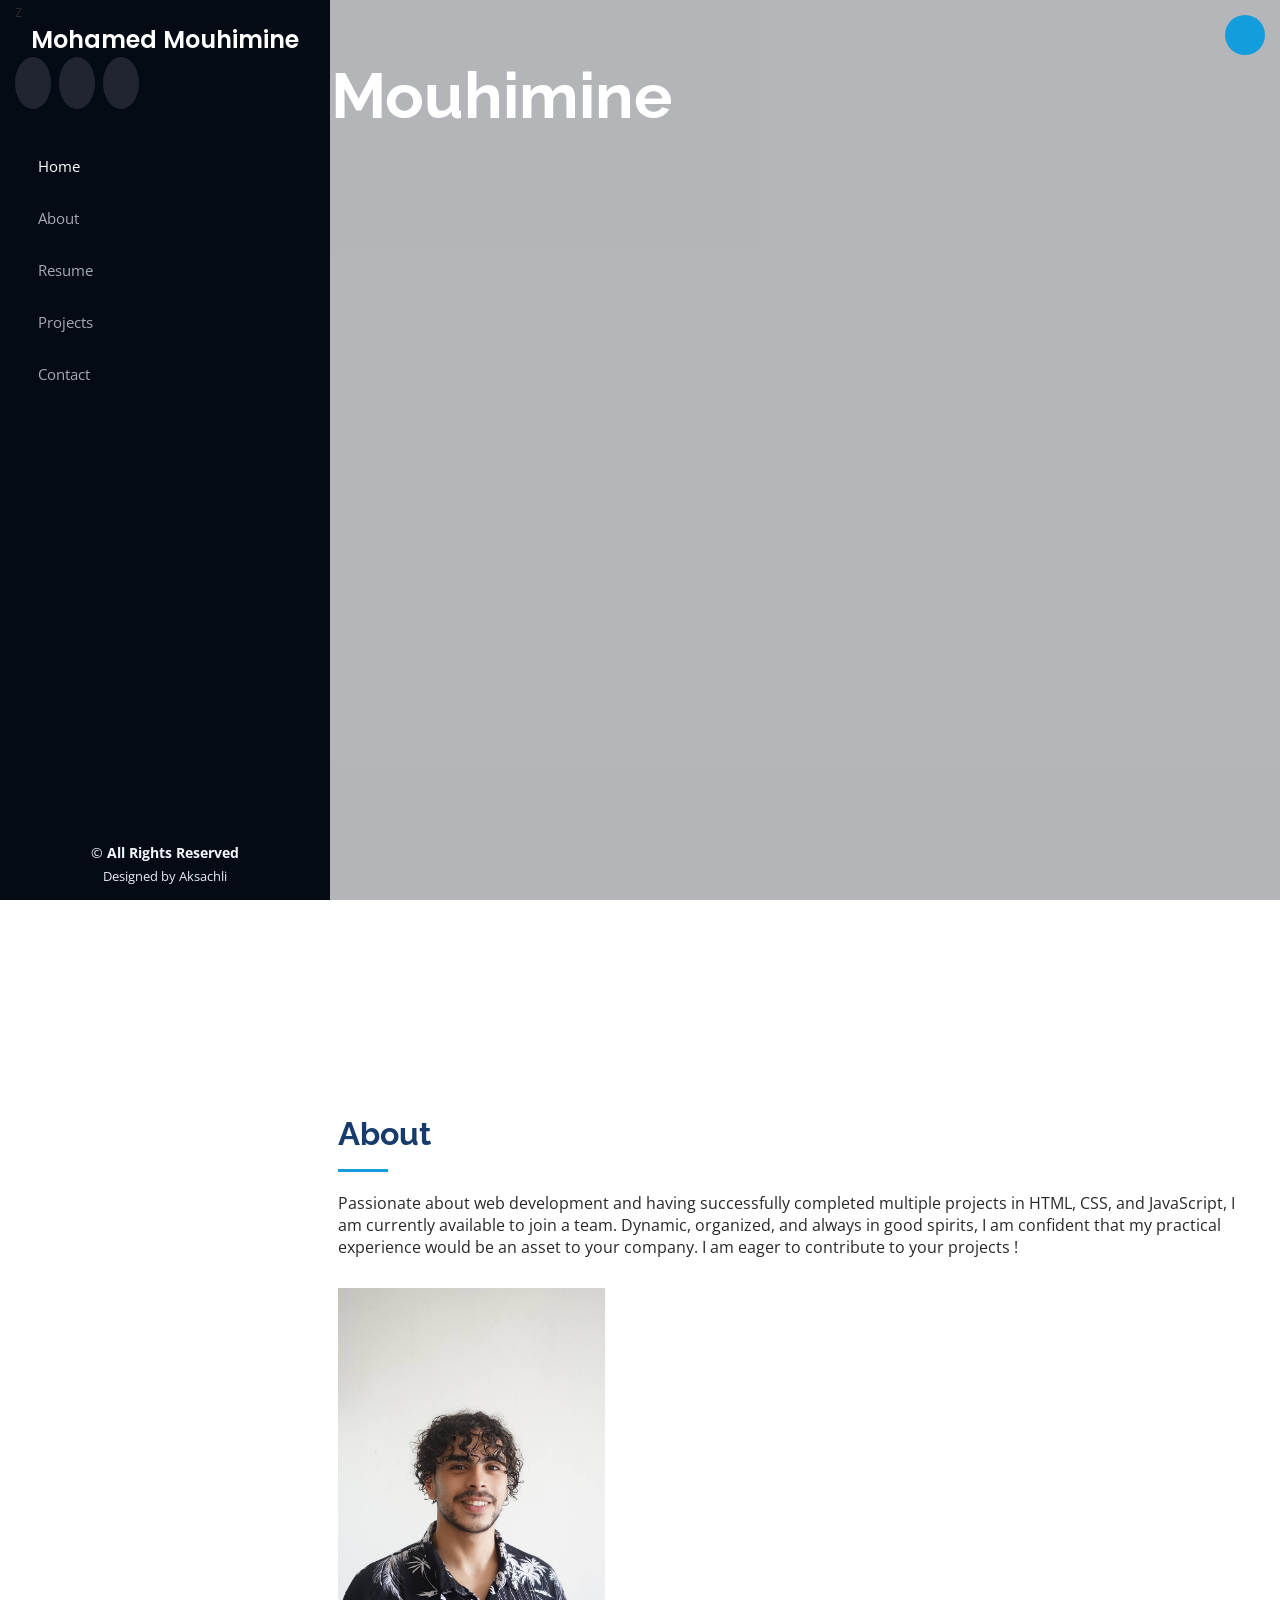
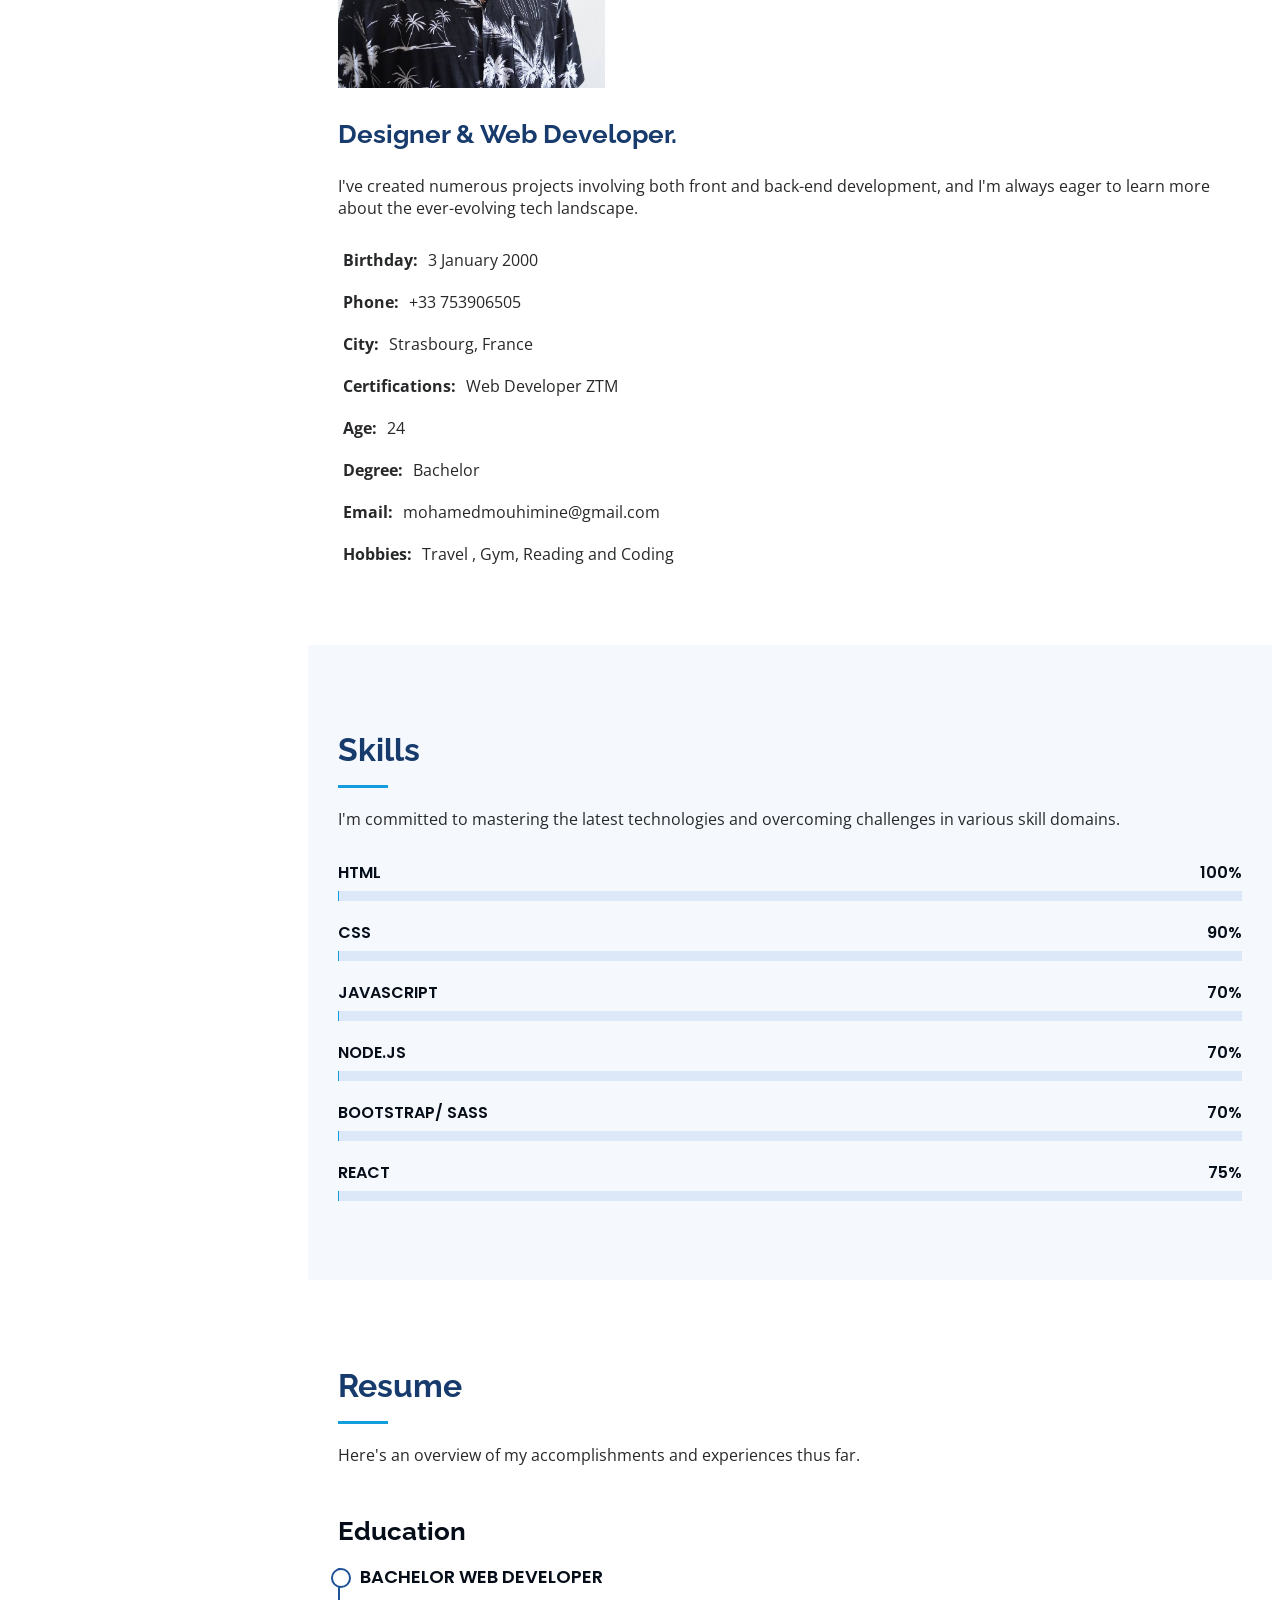
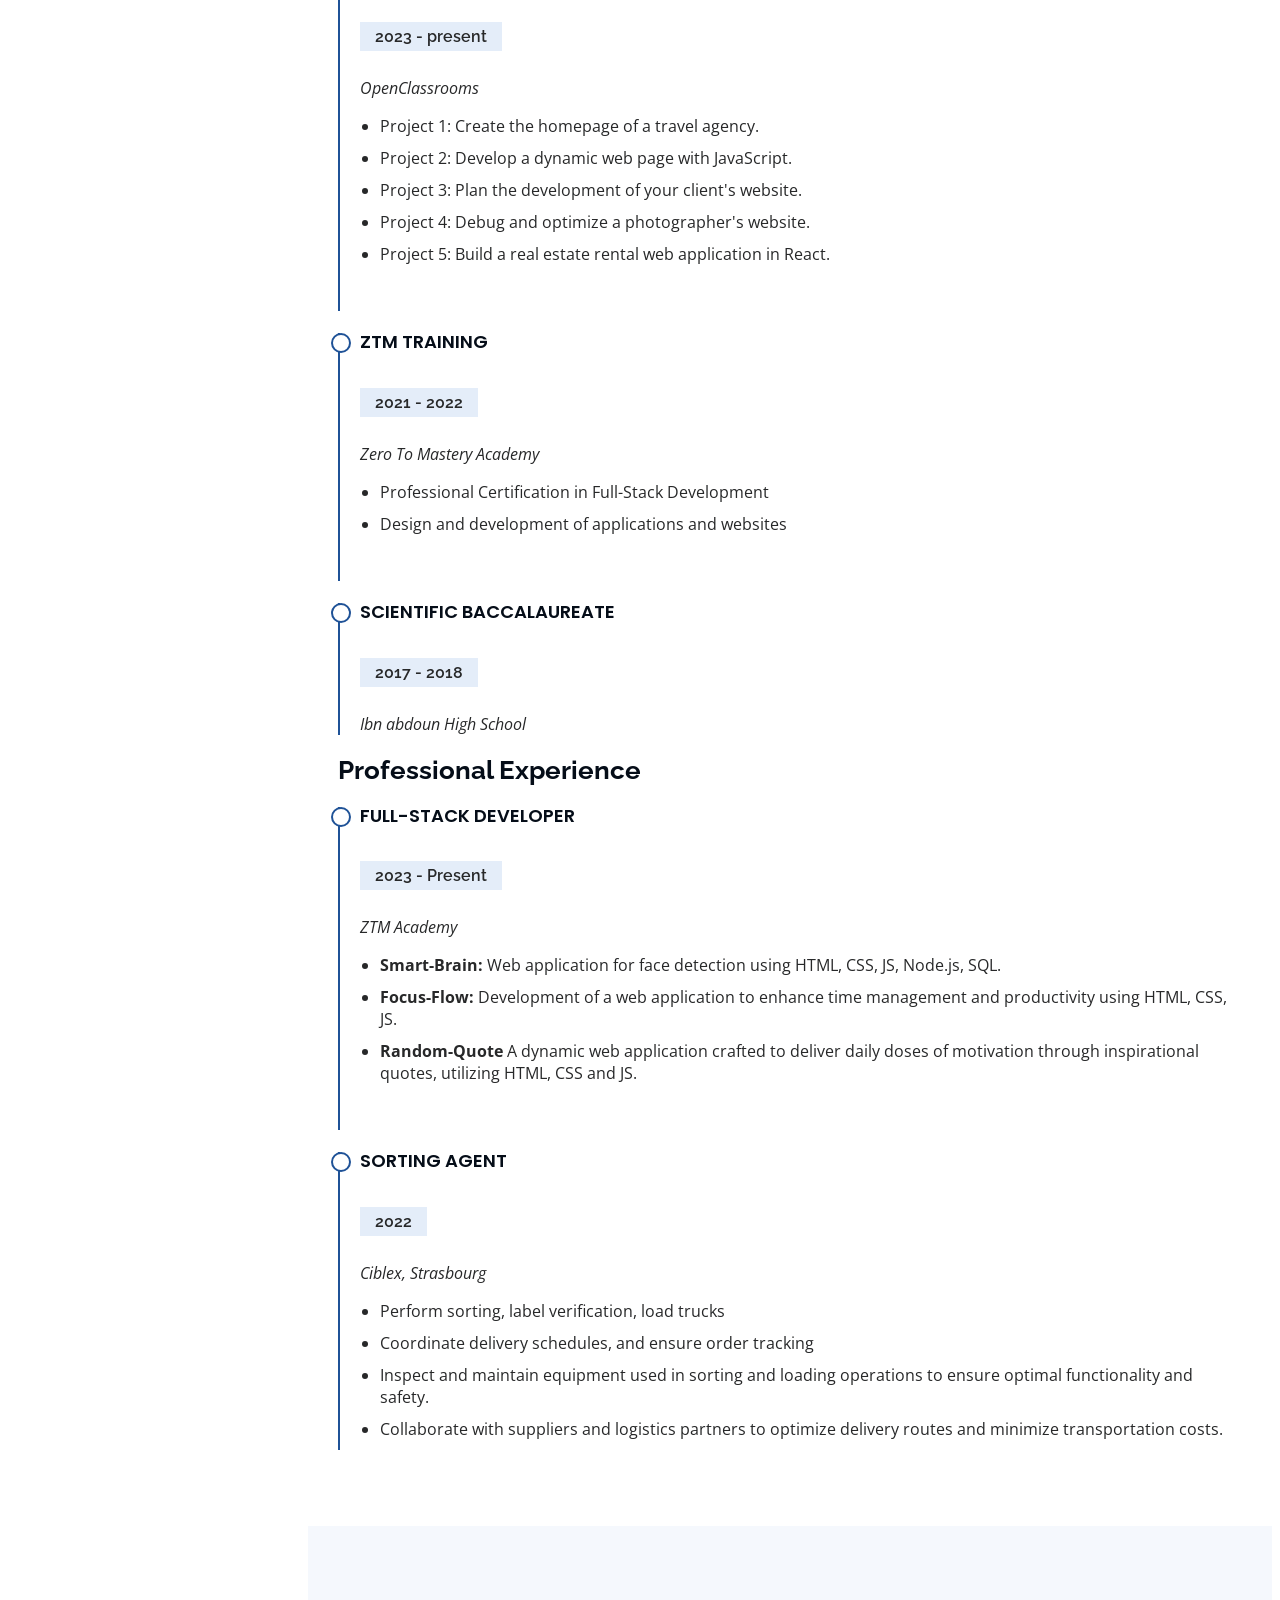
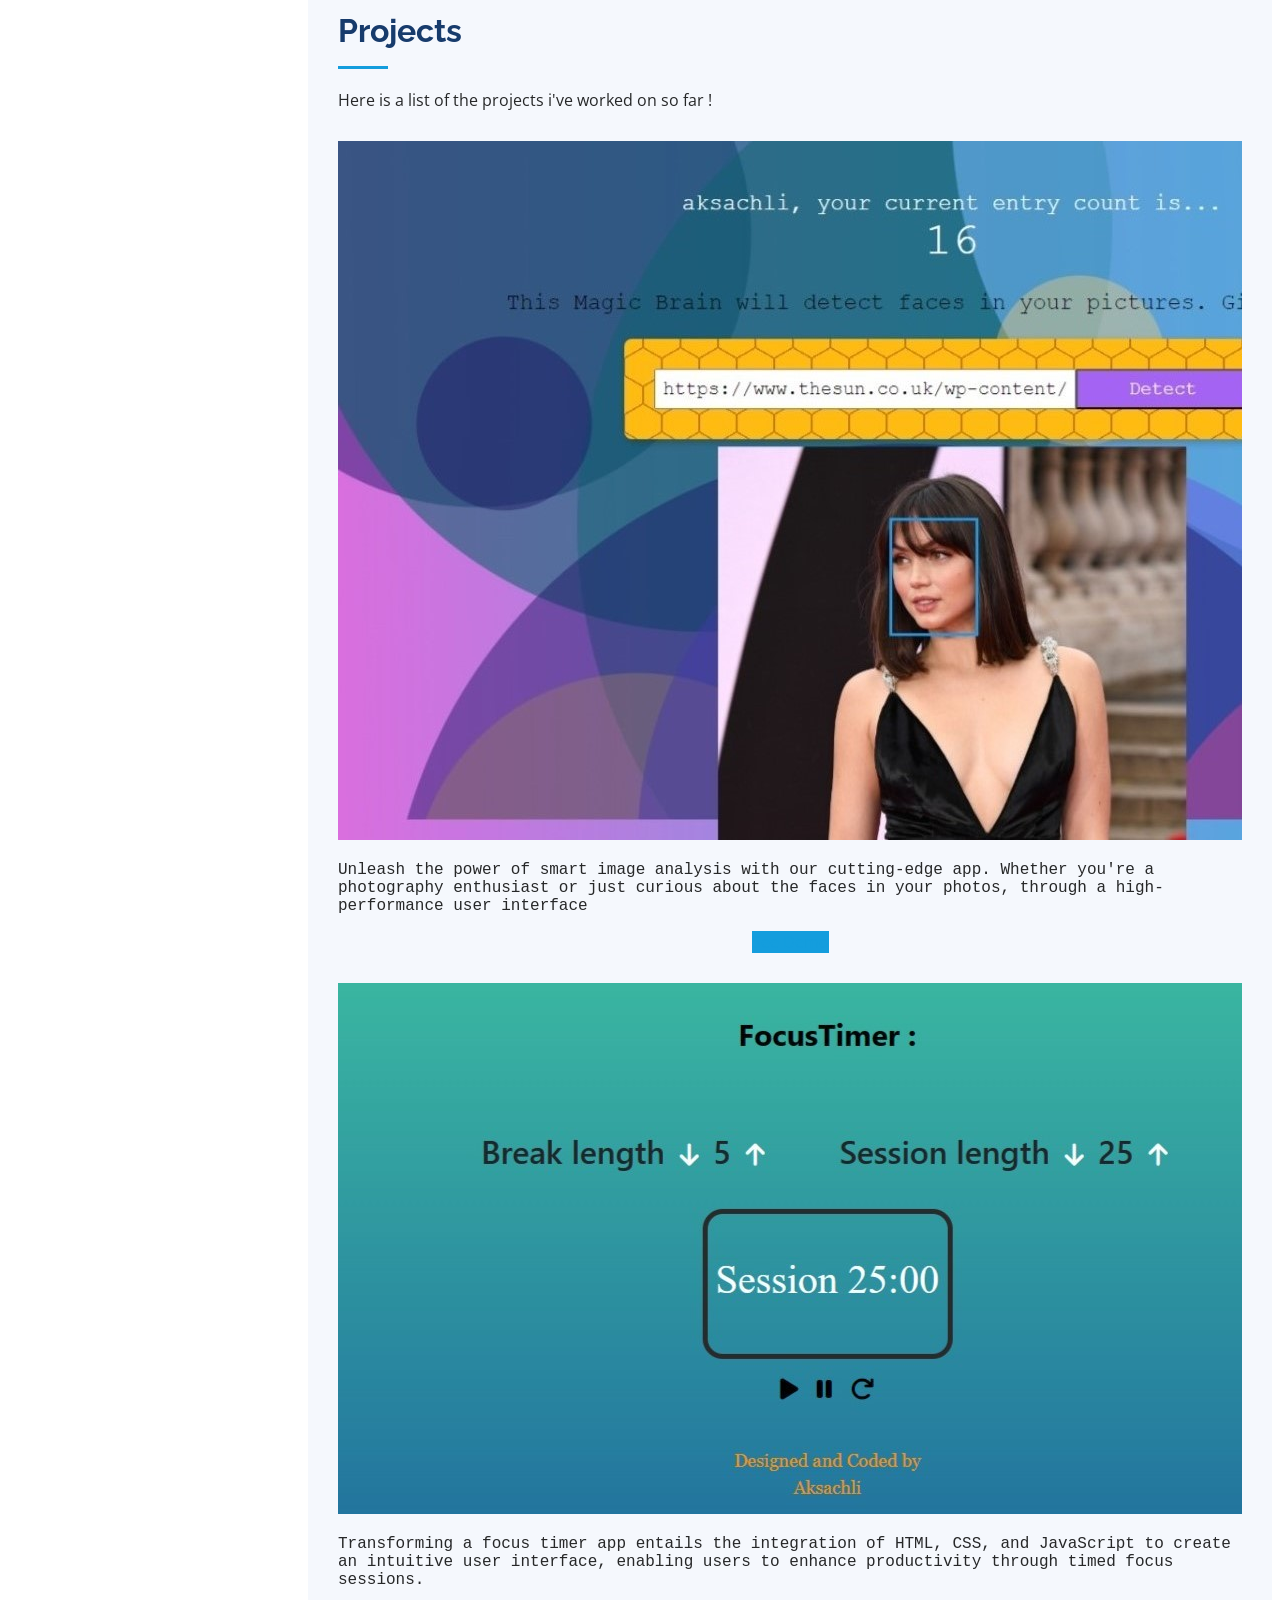
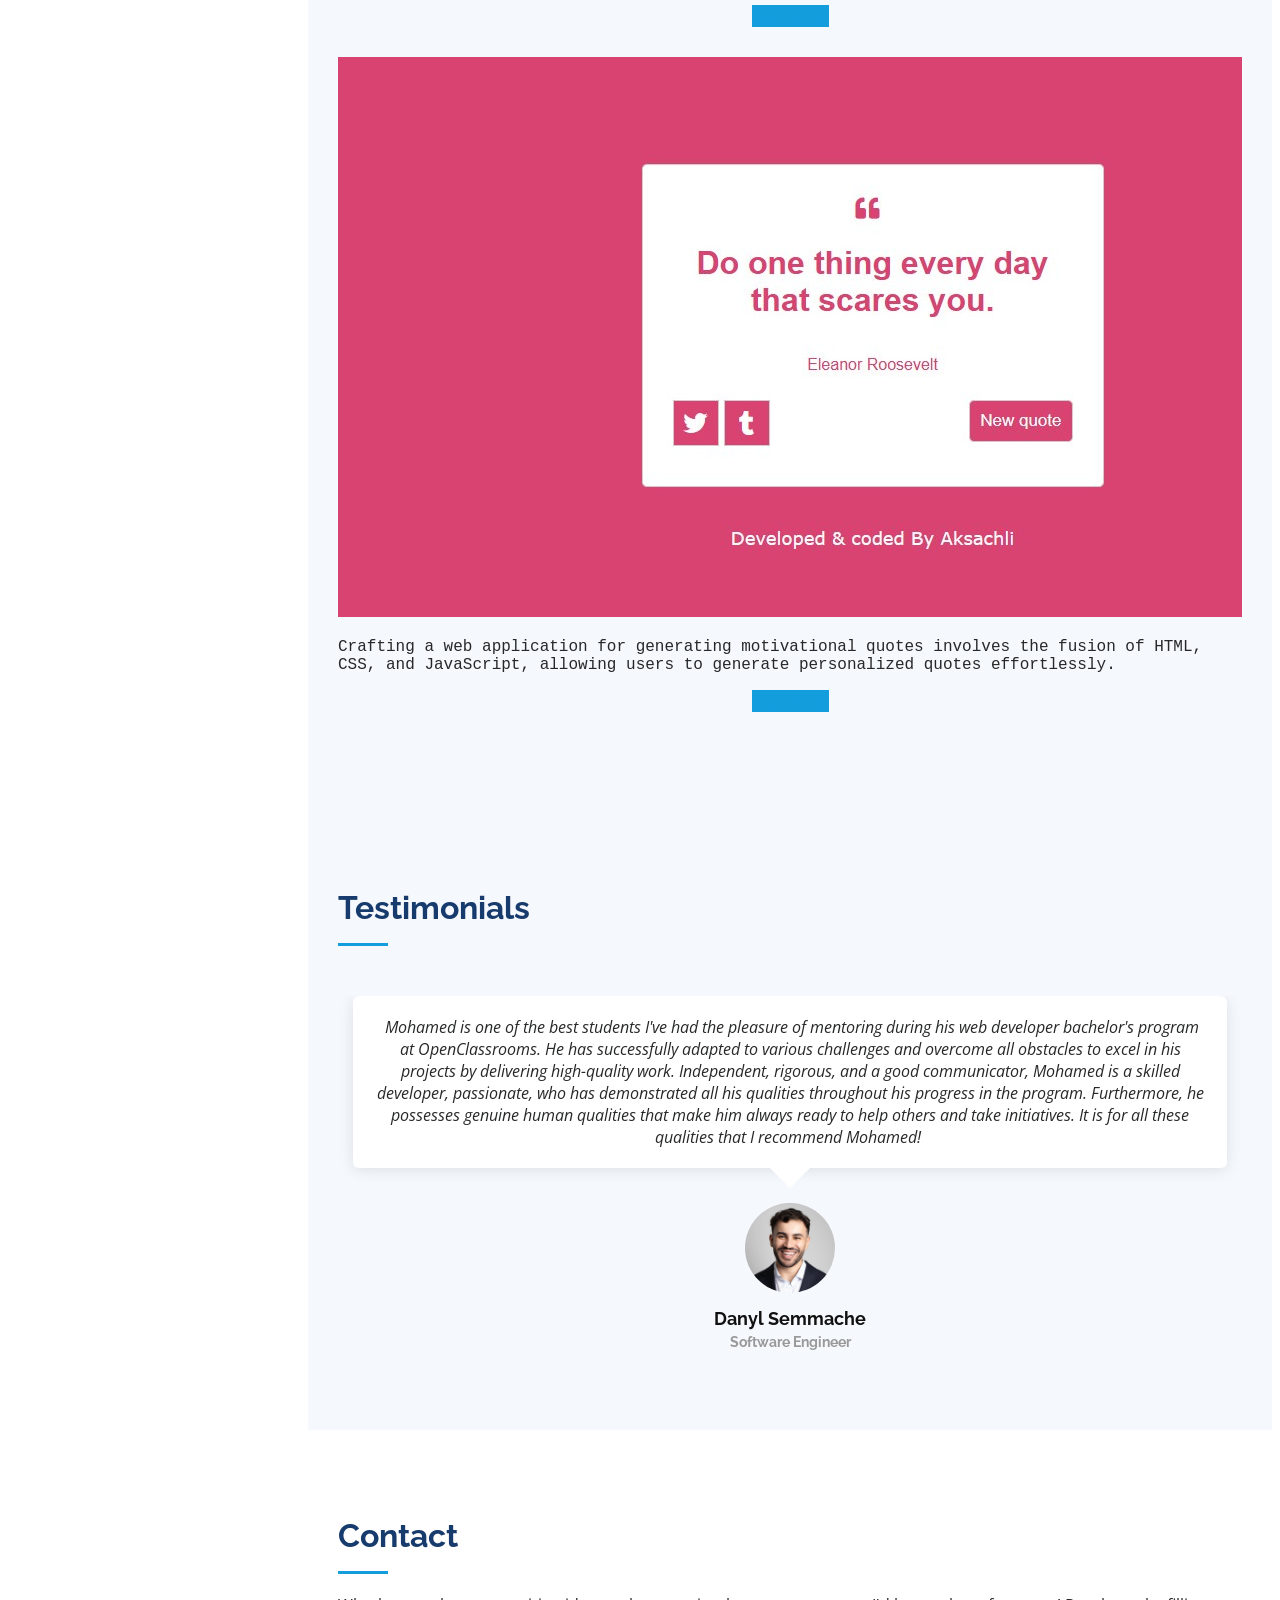
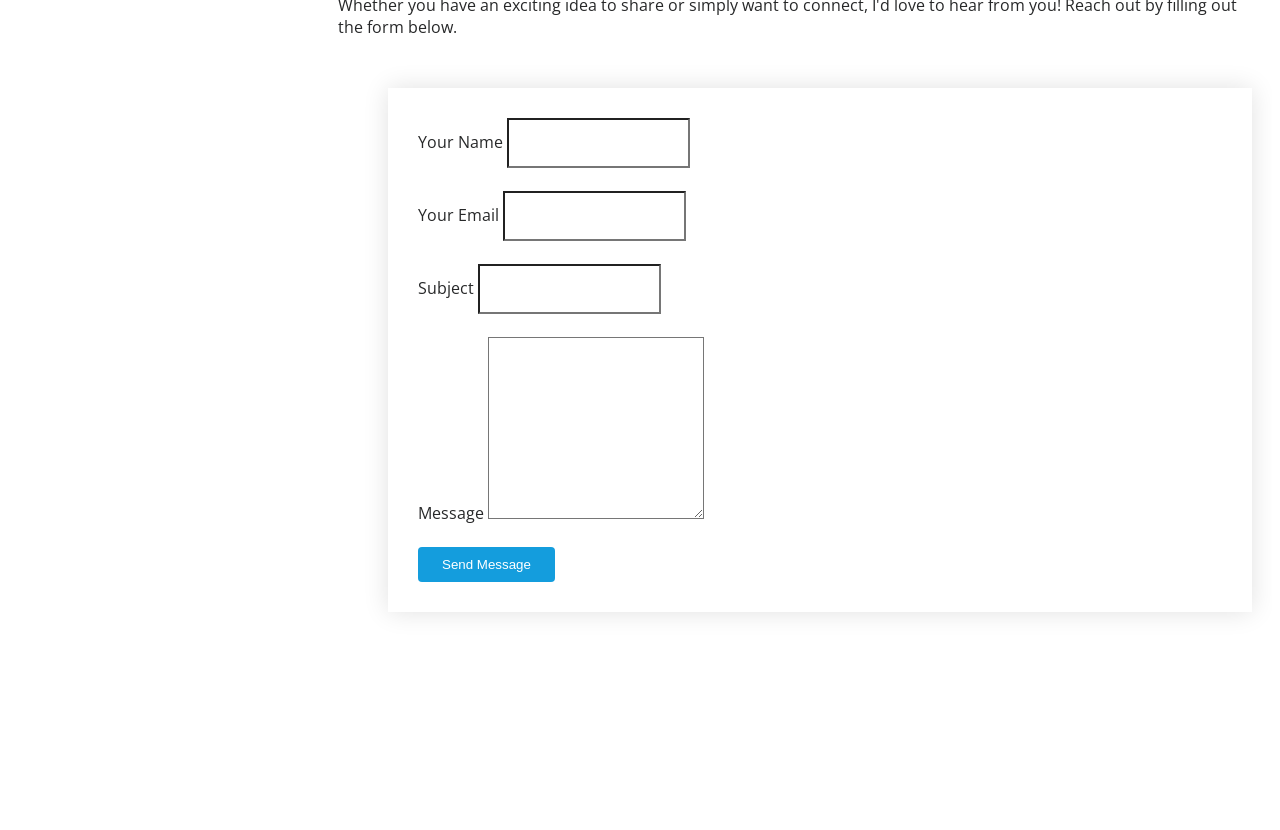
==== index.html @ 8ef88d1d "yes" ====
<!DOCTYPE html>
<html lang="en">

<head>
  <meta charset="utf-8">
  <meta content="width=device-width, initial-scale=1.0" name="viewport">

  <title>Mohamed Mouhimine</title>
  <meta content="" name="description">
  <meta content="" name="keywords">

  <!-- Favicons -->
  <link href="assets/img/LOGO.png" rel="icon">
  <!-- Google Fonts -->
  <link href="https://fonts.googleapis.com/css?family=Open+Sans:300,300i,400,400i,600,600i,700,700i|Raleway:300,300i,400,400i,500,500i,600,600i,700,700i|Poppins:300,300i,400,400i,500,500i,600,600i,700,700i" rel="stylesheet">

  <!-- Vendor CSS Files -->
  <link href="assets/vendor/aos/aos.css" rel="stylesheet">
  <link href="assets/vendor/bootstrap/css/bootstrap.min.css" rel="stylesheet">
  <link href="assets/vendor/bootstrap-icons/bootstrap-icons.css" rel="stylesheet">
  <link href="assets/vendor/boxicons/css/boxicons.min.css" rel="stylesheet">
  <link href="assets/vendor/glightbox/css/glightbox.min.css" rel="stylesheet">
  <link href="assets/vendor/swiper/swiper-bundle.min.css" rel="stylesheet">

  <!-- Template Main CSS File -->
  <link href="assets/css/style.css" rel="stylesheet">

  <!-- =======================================================
  * Template Name: iPortfolio
  * Updated: Mar 10 2024 with Bootstrap v5.3.3
  * Template URL: https://bootstrapmade.com/iportfolio-bootstrap-portfolio-websites-template/
  * Author: BootstrapMade.com
  * License: https://bootstrapmade.com/license/
  ======================================================== -->
</head>

<body>

  <!-- ======= Mobile nav toggle button ======= -->
  <i class="bi bi-list mobile-nav-toggle d-xl-none"></i>

  <!-- ======= Header ======= -->
  <header id="header">
    <div class="d-flex flex-column">

      <div class="profile">
z        <h1 class="text-light"><a href="index.html">Mohamed Mouhimine</a></h1>
        <div class="social-links mt-3 text-center">
          <a href="https://www.linkedin.com/in/mohamed-mouhimine/" class="linkedin"><i class="bx bxl-linkedin"></i></a>
          <a href="https://github.com/Aksachlisimo" class="github"><i class="bx bxl-github"></i></a>
          <a href="mailto:mohamedmouhimine@gmail.com" class="gmail"><i class="bx bxl-gmail"></i></a>



        </div>
      </div>

      <nav id="navbar" class="nav-menu navbar">
        <ul>
          <li><a href="#hero" class="nav-link scrollto active"><i class="bx bx-home"></i> <span>Home</span></a></li>
          <li><a href="#about" class="nav-link scrollto"><i class="bx bx-user"></i> <span>About</span></a></li>
          <li><a href="#resume" class="nav-link scrollto"><i class="bx bx-file-blank"></i> <span>Resume</span></a></li>
          <li><a href="#portfolio" class="nav-link scrollto"><i class="bx bx-book-content"></i> <span>Projects</span></a></li>
          <li><a href="#contact" class="nav-link scrollto"><i class="bx bx-envelope"></i> <span>Contact</span></a></li>
        </ul>
      </nav><!-- .nav-menu -->
    </div>
  </header><!-- End Header -->

  <!-- ======= Hero Section ======= -->
  <section id="hero" class="d-flex flex-column justify-content-center align-items-center">
    <div class="hero-container" data-aos="fade-in">
      <h1>Mohamed Mouhimine</h1>
      <p>I'm a <span class="typed" data-typed-items="Developer, Designer "></span></p>
    </div>
  </section><!-- End Hero -->

  <main id="main">

    <!-- ======= About Section ======= -->
    <section id="about" class="about">
      <div class="container">

        <div class="section-title">
          <h2>About</h2>
          <p>   
            Passionate about web development and having successfully completed multiple projects in HTML, CSS, and JavaScript, I am currently available to join a team.

Dynamic, organized, and always in good spirits, I am confident that my practical experience would be an asset to your company. I am eager to contribute to your projects !</p>
        </div>

        <div class="row">
          <div class="col-lg-4" data-aos="fade-right">
            <img src="assets/img/profile.jpg" style="width: auto; height: 400px;;" class="img-fluid" alt="">
          </div>
          <div class="col-lg-8 pt-4 pt-lg-0 content" data-aos="fade-left">
            <h3>Designer &amp; Web Developer.</h3>
            <p class="fst-italic" style="margin-top: 20px;">
              I've created numerous projects involving both front and back-end development, and I'm always eager to learn more about the ever-evolving tech landscape.
            </p>
            <div class="row" style="margin-top: 30px;">
              <div class="col-lg-6">
                <ul>
                  <li><i class="bi bi-chevron-right"></i> <strong>Birthday:</strong> <span>3 January 2000</span></li>
                  <li><i class="bi bi-chevron-right"></i> <strong>Phone:</strong> <span>+33 753906505</span></li>
                  <li><i class="bi bi-chevron-right"></i> <strong>City:</strong> <span>Strasbourg, France</span></li>
                  <li><i class="bi bi-chevron-right"></i> <strong>Certifications:</strong> <span>Web Developer ZTM</span></li>
                  
                </ul>
              </div>
              <div class="col-lg-6">
                <ul>
                  <li><i class="bi bi-chevron-right"></i> <strong>Age:</strong> <span>24</span></li>
                  <li><i class="bi bi-chevron-right"></i> <strong>Degree:</strong> <span>Bachelor</span></li>
                  <li><i class="bi bi-chevron-right"></i> <strong>Email:</strong> <span>mohamedmouhimine@gmail.com</span></li>
                  <li><i class="bi bi-chevron-right"></i> <strong>Hobbies:</strong> <span>Travel , Gym,  Reading and Coding</span></li>



                </ul>

              </div>
            </div>
           
          </div>
        </div>

      </div>
    </section><!-- End About Section -->
    
    <!-- ======= Skills Section ======= -->
    <section id="skills" class="skills section-bg">
      <div class="container">

        <div class="section-title">
          <h2>Skills</h2>
          <p>I'm committed to mastering the latest technologies and overcoming challenges in various skill domains.</p>
        </div>

        <div class="row skills-content">

          <div class="col-lg-6" data-aos="fade-up">

            <div class="progress">
              <span class="skill">HTML <i class="val">100%</i></span>
              <div class="progress-bar-wrap">
                <div class="progress-bar" role="progressbar" aria-valuenow="100" aria-valuemin="0" aria-valuemax="100"></div>
              </div>
            </div>

            <div class="progress">
              <span class="skill">CSS <i class="val">90%</i></span>
              <div class="progress-bar-wrap">
                <div class="progress-bar" role="progressbar" aria-valuenow="90" aria-valuemin="0" aria-valuemax="100"></div>
              </div>
            </div>

            <div class="progress">
              <span class="skill">JavaScript <i class="val">70%</i></span>
              <div class="progress-bar-wrap">
                <div class="progress-bar" role="progressbar" aria-valuenow="75" aria-valuemin="0" aria-valuemax="100"></div>
              </div>
            </div>

          </div>

          <div class="col-lg-6" data-aos="fade-up" data-aos-delay="100">

            <div class="progress">
              <span class="skill">Node.js <i class="val">70%</i></span>
              <div class="progress-bar-wrap">
                <div class="progress-bar" role="progressbar" aria-valuenow="70" aria-valuemin="0" aria-valuemax="100"></div>
              </div>
            </div>

            <div class="progress">
              <span class="skill">Bootstrap/ Sass <i class="val">70%</i></span>
              <div class="progress-bar-wrap">
                <div class="progress-bar" role="progressbar" aria-valuenow="70" aria-valuemin="0" aria-valuemax="100"></div>
              </div>
            </div>

            <div class="progress">
              <span class="skill">React <i class="val">75%</i></span>
              <div class="progress-bar-wrap">
                <div class="progress-bar" role="progressbar" aria-valuenow="75" aria-valuemin="0" aria-valuemax="100"></div>
              </div>
            </div>
            

          </div>

        </div>

      </div>
    </section><!-- End Skills Section -->

    <!-- ======= Resume Section ======= -->
    <section id="resume" class="resume">
      <div class="container">

        <div class="section-title">
          <h2>Resume</h2>
          <p>Here's an overview of my accomplishments and experiences thus far.</p>
        </div>

        <div class="row">
          <div class="col-lg-6" data-aos="fade-up">    
            <h3 class="resume-title">Education</h3>
            <div class="resume-item">
              <h4>Bachelor Web Developer</h4>
              <h5>2023 - present</h5>
              <p><em>OpenClassrooms</em></p>
              <ul>
                <li>  Project 1: Create the homepage of a travel agency.</li>
                  <li>Project 2: Develop a dynamic web page with JavaScript.</li>
                  <li> Project 3: Plan the development of your client's website.</li>
                  <li> Project 4: Debug and optimize a photographer's website.</li>
                  <li>Project 5: Build a real estate rental web application in React.</li>
              </ul>
            </div>
            <div class="resume-item">
              <h4>ZTM Training</h4>
              <h5>2021 - 2022</h5>
              <p><em>Zero To Mastery Academy</em></p>
          <ul>
            <li>Professional Certification in Full-Stack Development</li>
            <li>Design and development of applications and websites</li>
          </ul>
            </div>
            <div class="resume-item">
              <h4>Scientific Baccalaureate</h4>
              <h5>2017 - 2018</h5>
              <p><em>Ibn abdoun High School</em></p>
            </div>


          </div>
          <div class="col-lg-6" data-aos="fade-up" data-aos-delay="100">
            <h3 class="resume-title">Professional Experience</h3>
            <div class="resume-item">
              <h4>Full-Stack Developer</h4>
              <h5>2023 - Present</h5>
              <p><em>ZTM Academy </em></p>
              <ul>
                <li><strong>Smart-Brain:</strong> Web application for face detection using HTML, CSS, JS, Node.js, SQL.</li>
                <li><strong>Focus-Flow:</strong> Development of a web application to enhance time management and productivity using HTML, CSS, JS.</li>
                <li><strong>Random-Quote</strong> A dynamic web application crafted to deliver daily doses of motivation through inspirational quotes, utilizing HTML, CSS and JS.</li>
             </ul>
            </div>
            <div class="resume-item">
              <h4>Sorting Agent</h4>
              <h5>2022</h5>
              <p><em>Ciblex, Strasbourg</em></p>
              <ul>
                <li>Perform sorting, label verification, load trucks</li>
                <li>Coordinate delivery schedules, and ensure order tracking</li>
                <li>Inspect and maintain equipment used in sorting and loading operations to ensure optimal functionality and safety.</li>
                <li>Collaborate with suppliers and logistics partners to optimize delivery routes and minimize transportation costs.</li>
              </ul>
            </div>
          </div>
        </div>

      </div>
    </section><!-- End Resume Section -->

    <!-- ======= Portfolio Section ======= -->
    <section id="portfolio" class="portfolio section-bg">
      <div class="container">

        <div class="section-title">
          <h2>Projects</h2>
          <p>Here is a list of the projects i've worked on so far !</p>
        </div>

              
        <div class="row portfolio-container" data-aos="fade-up" data-aos-delay="100">

          <div class="col-lg-4 col-md-6 portfolio-item filter-app">
            <div class="portfolio-wrap">
              <img src="assets/img/portfolio/project3.jpeg" class="img-fluid" alt="Smart-Brain">
              <p style="font-family: 'Courier New', Courier, monospace;">Unleash the power of smart image analysis with our cutting-edge app. Whether you're a photography enthusiast or just curious about the faces in your photos, through a high-performance user interface</p>
            </div>
            <div style="text-align: center;">
            <a href="https://smart-v1.onrender.com/" class="btn btn-primary btn-demo" style="background-color:#149ddd; border-color: #149ddd;"  target="_blank">See Demo</a>
          </div>

          </div>
        
          <div class="col-lg-4 col-md-6 portfolio-item filter-web">
            <div class="portfolio-wrap">
              <img src="assets/img/portfolio/project2.jpg" class="img-fluid" alt="Focus-Flow">
              <p style="font-family:'Courier New', Courier, monospace;">Transforming a focus timer app entails the integration of HTML, CSS, and JavaScript to create an intuitive user interface, enabling users to enhance productivity through timed focus sessions.</p>
            </div>
            <div style="text-align: center;">

            <a href="https://focustimer23.netlify.app/" class="btn btn-primary btn-demo" style="background-color:#149ddd; border-color: #149ddd;"  target="_blank">See Demo</a>
            </div>

          </div>
        
          <div class="col-lg-4 col-md-6 portfolio-item filter-app">
            <div class="portfolio-wrap">
              <img src="assets/img/portfolio/project1.jpg" class="img-fluid" alt="Random-Quote">
              <p style="font-family: 'Courier New', Courier, monospace;">Crafting a web application for generating motivational quotes involves the fusion of HTML, CSS, and JavaScript, allowing users to generate personalized quotes effortlessly.</p>
               
            </div>
            <div style="text-align: center;">
       <a href="https://aksachlisimo.github.io/random-quote-app/" class="btn btn-primary btn-demo"  style="background-color:#149ddd; border-color: #149ddd;" target="_blank">See Demo</a>
            </div>
          </div>
        
        </div>
        
      </div>
    </section><!-- End Portfolio Section -->

   

    <!-- ======= Testimonials Section ======= -->
    <section id="testimonials" class="testimonials section-bg">
      <div class="container">

        <div class="section-title">
          <h2>Testimonials</h2>
        </div>

        <div class="testimonials-slider swiper" data-aos="fade-up" data-aos-delay="100">
          <div class="swiper-wrapper">

              <div class="testimonial-item" data-aos="fade-up">
                  <p style="text-align: center;">
                    <i class="bx bxs-quote-alt-left quote-icon-left"></i>
                    Mohamed is one of the best students I've had the pleasure of mentoring during his web developer bachelor's program at OpenClassrooms. He has successfully adapted to various challenges and overcome all obstacles to excel in his projects by delivering high-quality work.

Independent, rigorous, and a good communicator, Mohamed is a skilled developer, passionate, who has demonstrated all his qualities throughout his progress in the program. Furthermore, he possesses genuine human qualities that make him always ready to help others and take initiatives.

It is for all these qualities that I recommend Mohamed!
                    <i class="bx bxs-quote-alt-right quote-icon-right"></i>
                  </p>
                                  
                <img src="assets/img/testimonials/testimonials-1.jpg" class="testimonial-img" alt="">
                <h3>Danyl Semmache</h3>
                <h4>Software Engineer </h4>
              </div>

            
        
           

          </div>
          <div class="swiper-pagination"></div>
        </div>

      </div>
    </section><!-- End Testimonials Section -->

    <!-- ======= Contact Section ======= -->
    <section id="contact" class="contact">
      <div class="container">

        <div class="section-title">
          <h2>Contact</h2>
          <p>Whether you have an exciting idea to share or simply want to connect, I'd love to hear from you! Reach out by filling out the form below.</p>
        <div class="row" data-aos="fade-in" style="justify-content: center; margin: 50px;">

          <div class="col-lg-7 mt-5 mt-lg-0 d-flex align-items-stretch">
            <form action="forms/contact.php" method="post" role="form" class="php-email-form">
              <div class="row">
                <div class="form-group col-md-6">
                  <label for="name">Your Name</label>
                  <input type="text" name="name" class="form-control" id="name" required>
                </div>
                <div class="form-group col-md-6">
                  <label for="name">Your Email</label>
                  <input type="email" class="form-control" name="email" id="email" required>
                </div>
              </div>
              <div class="form-group">
                <label for="name">Subject</label>
                <input type="text" class="form-control" name="subject" id="subject" required>
              </div>
              <div class="form-group">
                <label for="name">Message</label>
                <textarea class="form-control" name="message" rows="10" required></textarea>
              </div>
              <div class="my-3">
                <div class="loading">Loading</div>
                <div class="error-message"></div>
                <div class="sent-message">Your message has been sent. Thank you!</div>
              </div>
              <div class="text-center"><button type="submit">Send Message</button></div>
            </form>
          </div>

        </div>

      </div>
    </section><!-- End Contact Section -->

  </main><!-- End #main -->

  <!-- ======= Footer ======= -->
  <footer id="footer">
    <div class="container">
      <div class="copyright">
        &copy; <strong><span>All Rights Reserved</span></strong>
      </div>
      <div class="credits">
        <!-- All the links in the footer should remain intact. -->
        <!-- You can delete the links only if you purchased the pro version. -->
        <!-- Licensing information: https://bootstrapmade.com/license/ -->
        <!-- Purchase the pro version with working PHP/AJAX contact form: https://bootstrapmade.com/iportfolio-bootstrap-portfolio-websites-template/ -->
        Designed by Aksachli</a>
      </div>
    </div>
  </footer><!-- End  Footer -->

  <a href="#" class="back-to-top d-flex align-items-center justify-content-center" ><i class="bi bi-arrow-up-short"></i></a>

  <!-- Vendor JS Files -->
  <script src="assets/vendor/purecounter/purecounter_vanilla.js"></script>
  <script src="assets/vendor/aos/aos.js"></script>
  <script src="assets/vendor/bootstrap/js/bootstrap.bundle.min.js"></script>
  <script src="assets/vendor/glightbox/js/glightbox.min.js"></script>
  <script src="assets/vendor/isotope-layout/isotope.pkgd.min.js"></script>
  <script src="assets/vendor/swiper/swiper-bundle.min.js"></script>
  <script src="assets/vendor/typed.js/typed.umd.js"></script>
  <script src="assets/vendor/waypoints/noframework.waypoints.js"></script>
  <script src="assets/vendor/php-email-form/validate.js"></script>

  <!-- Template Main JS File -->
  <script src="assets/js/main.js"></script>

</body>

</html>
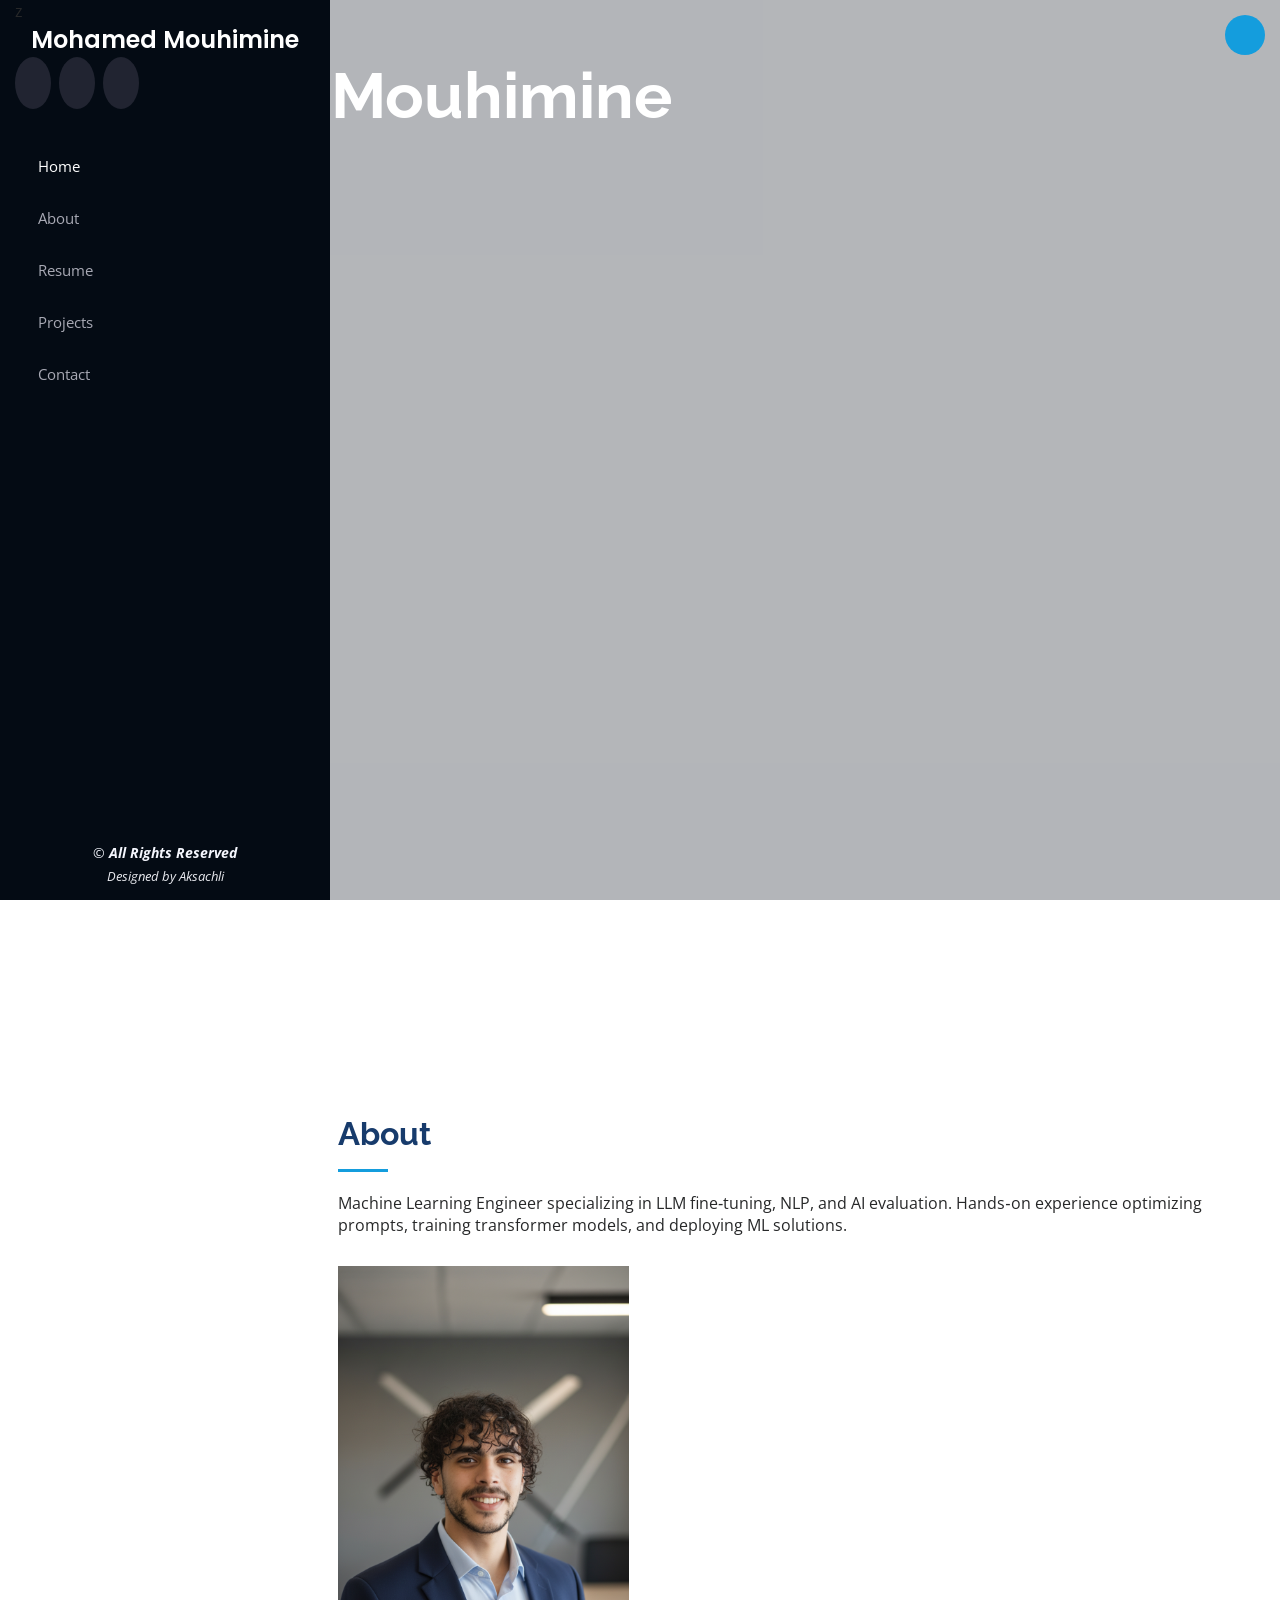
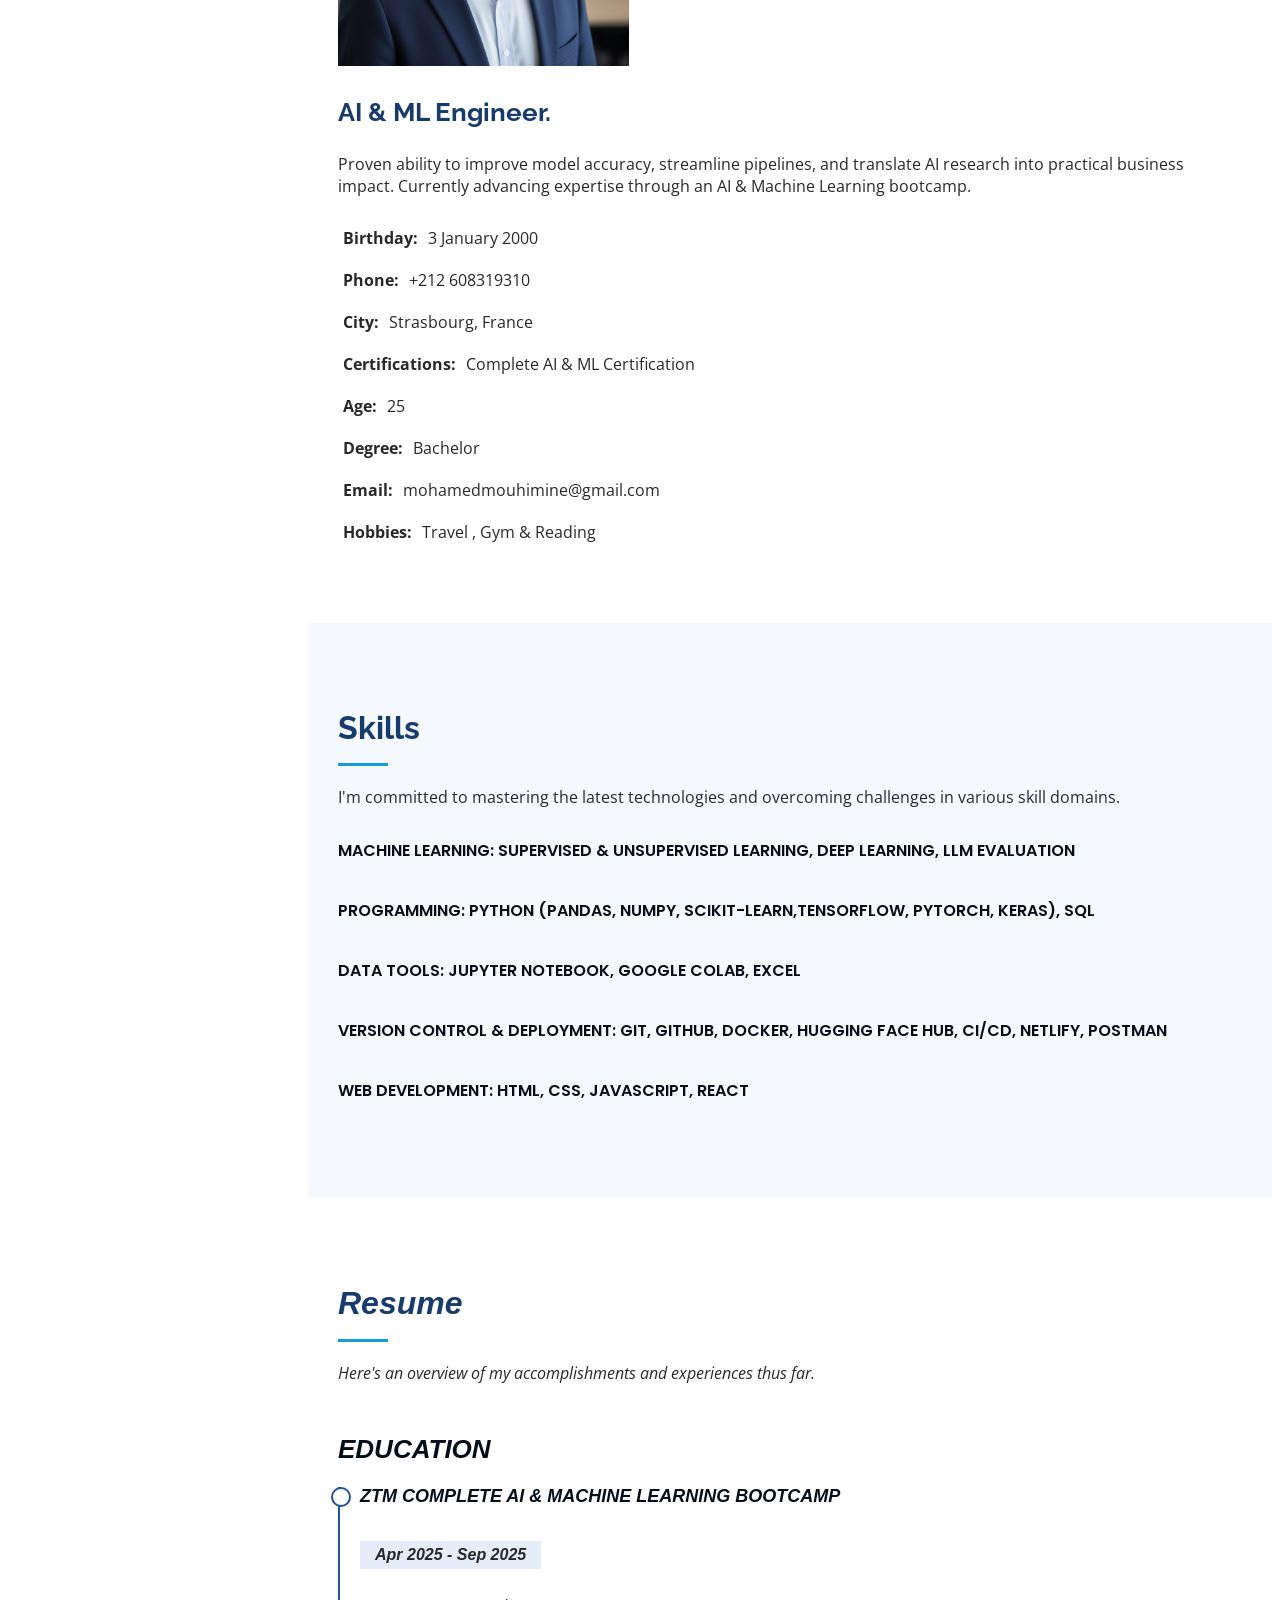
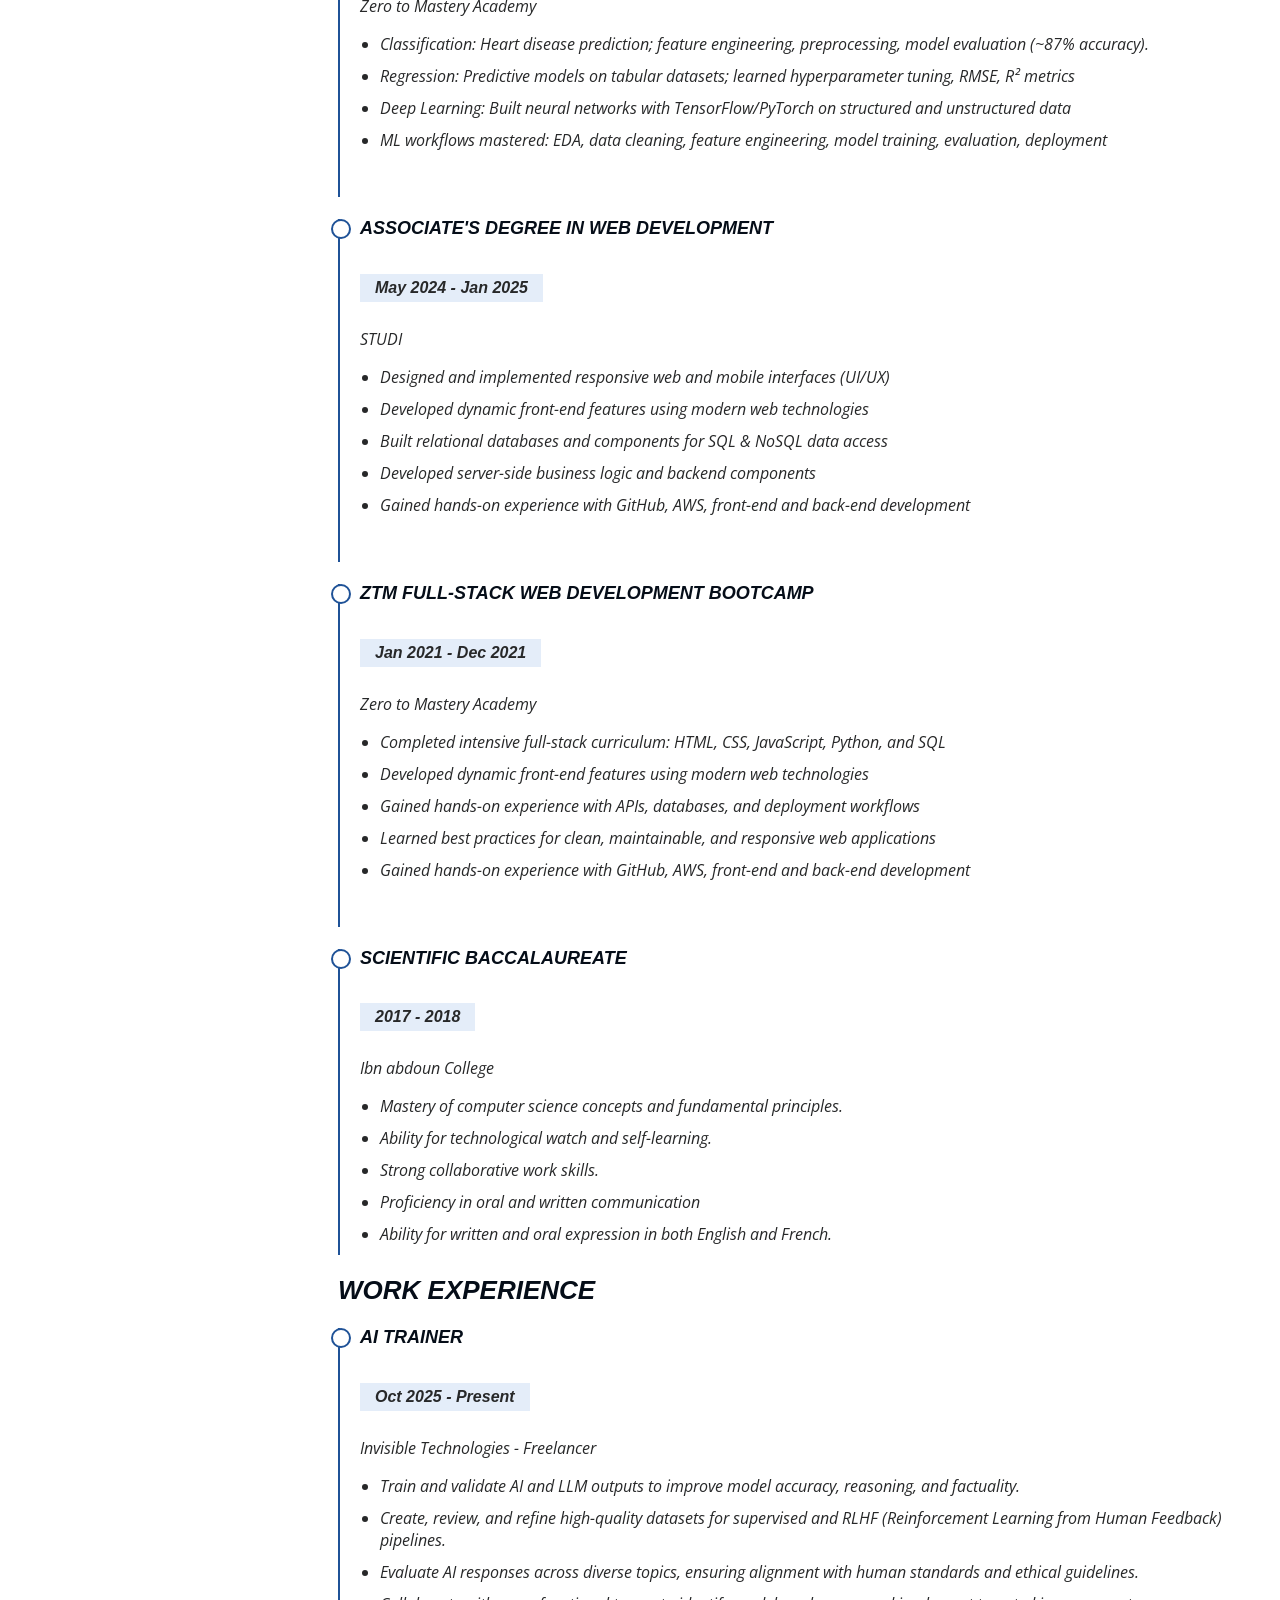
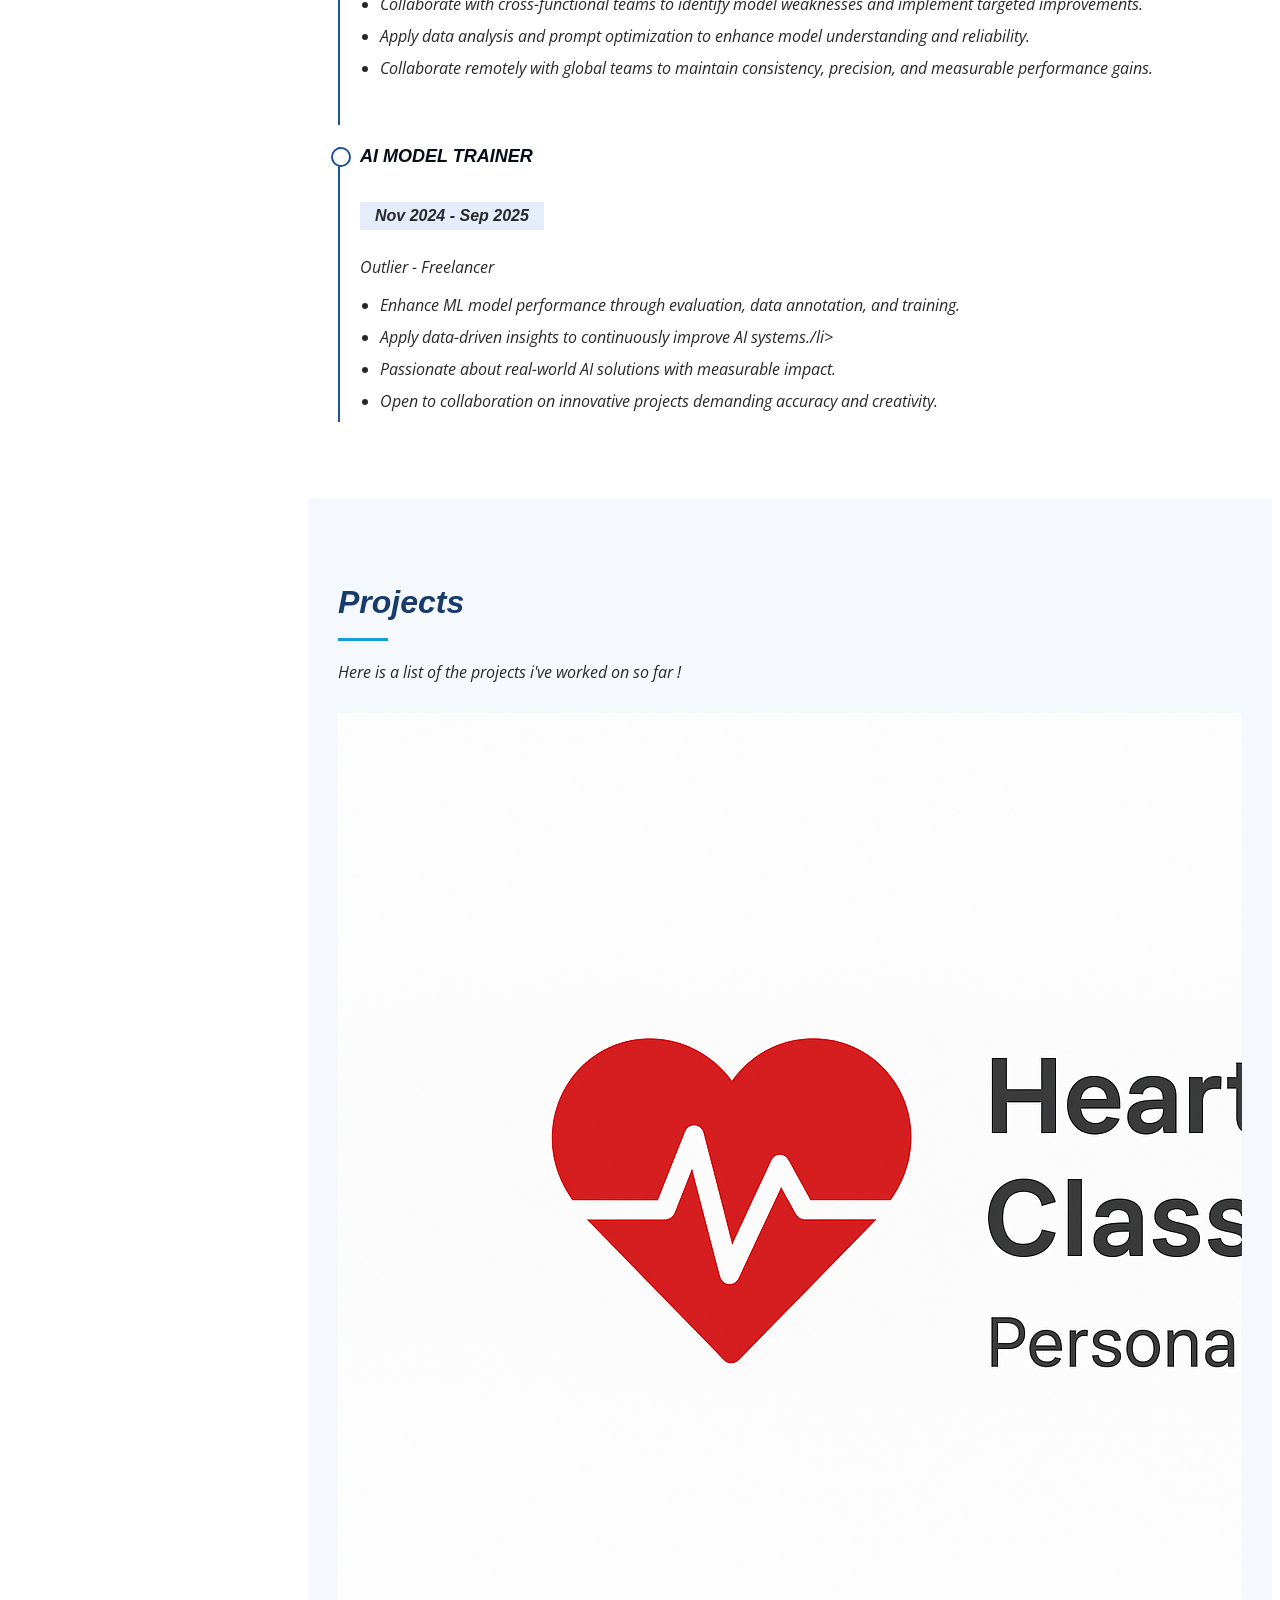
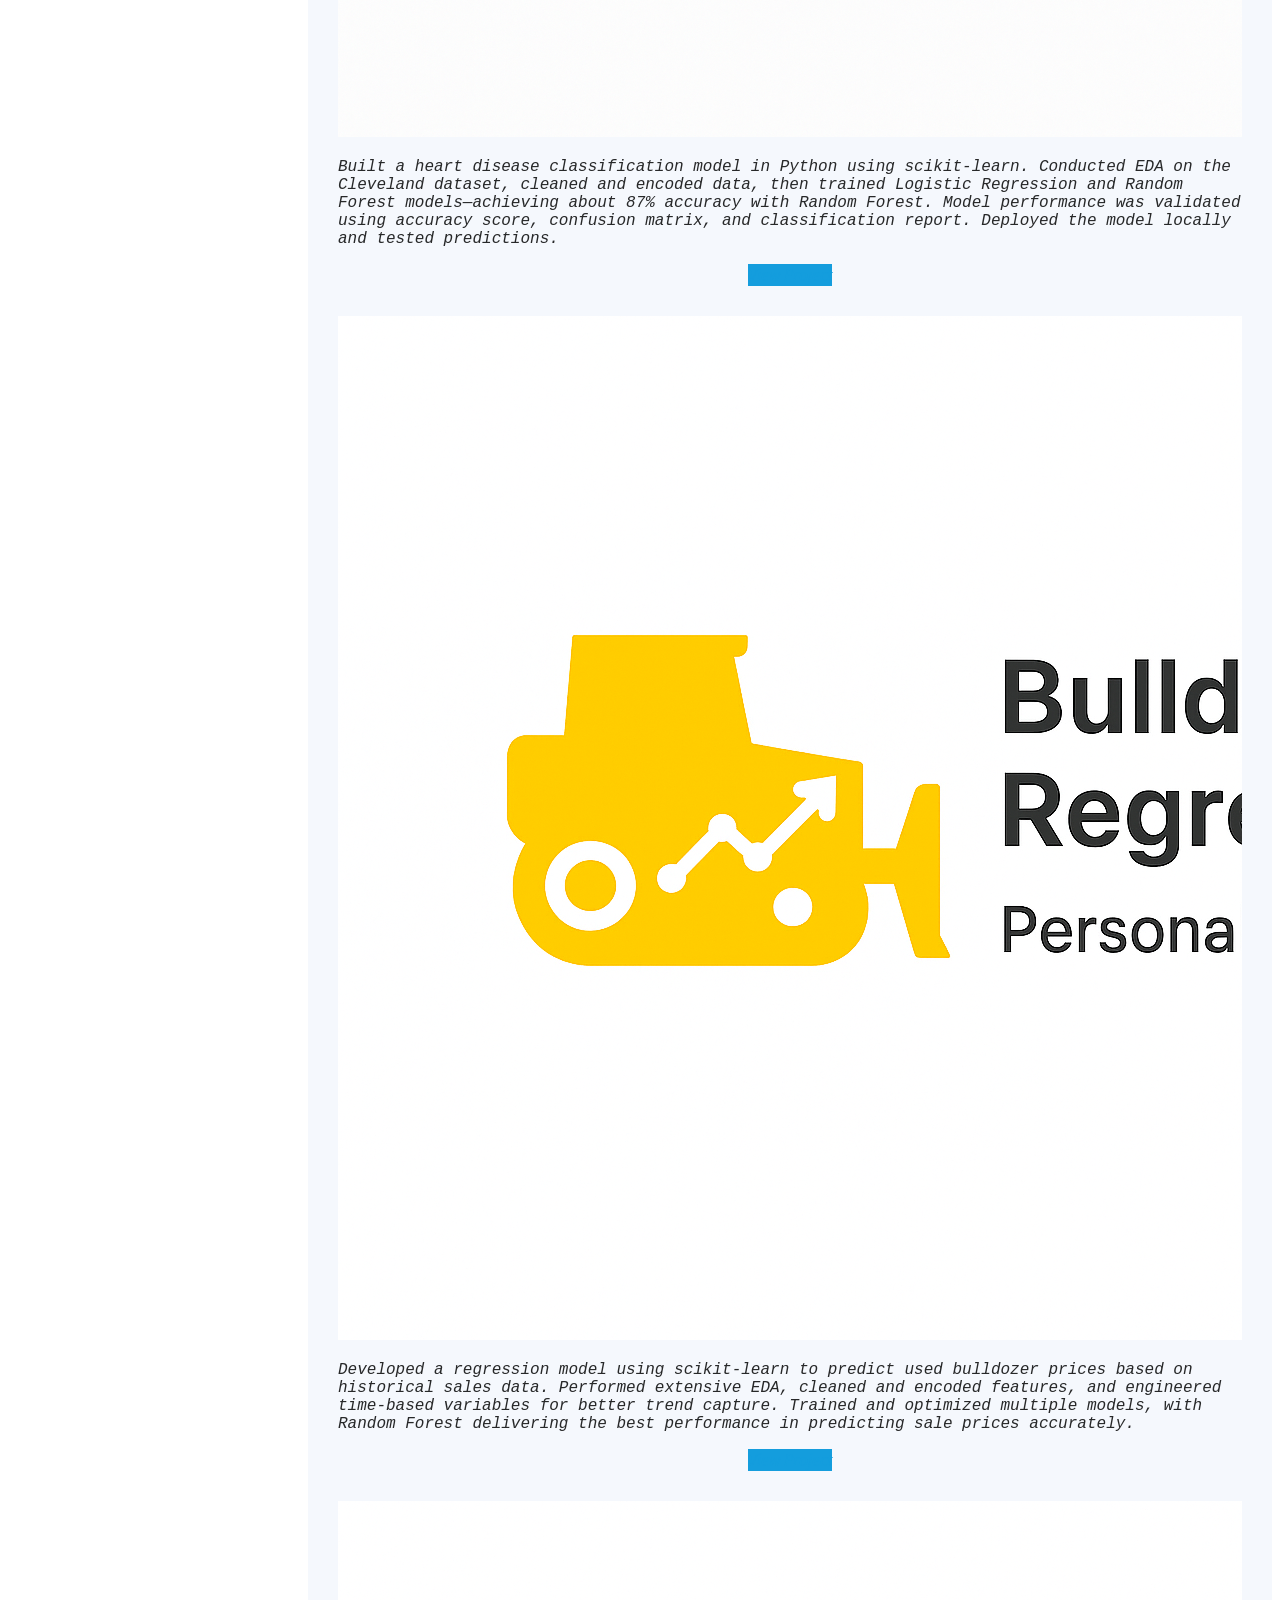
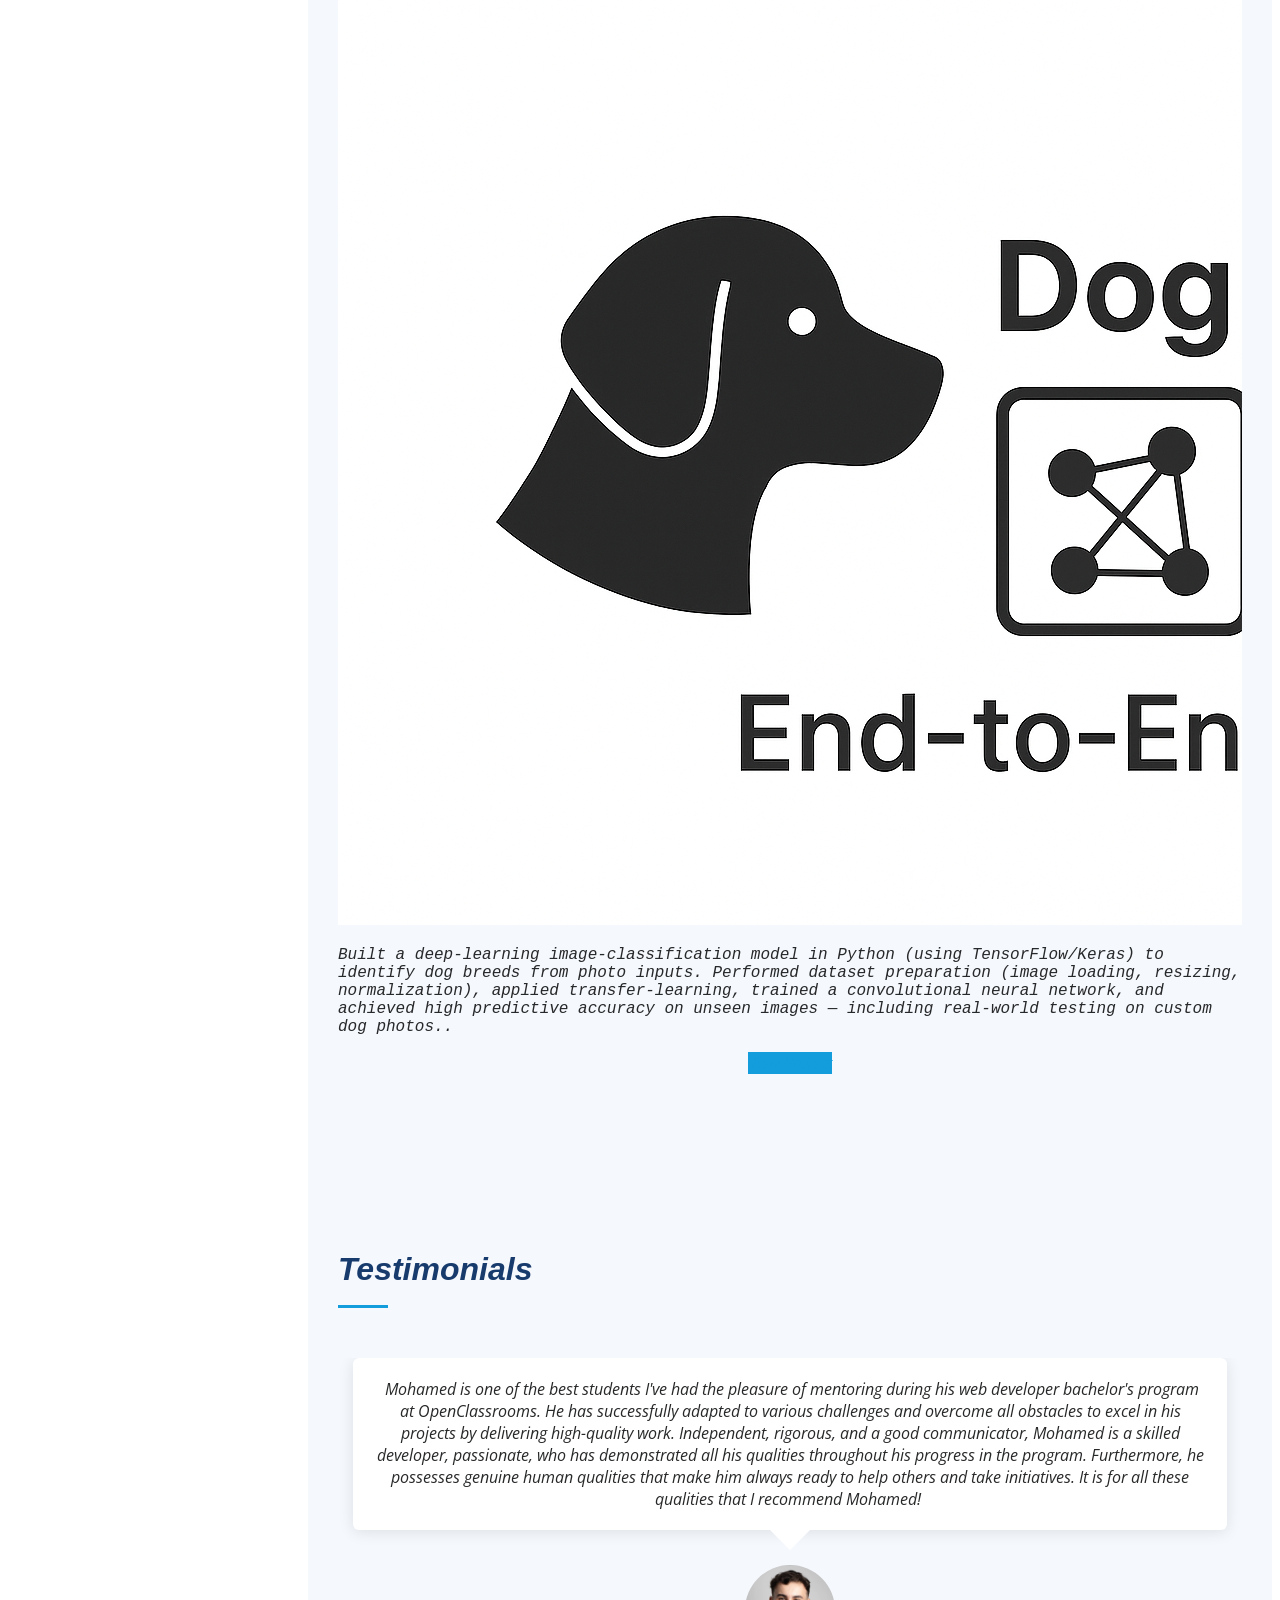
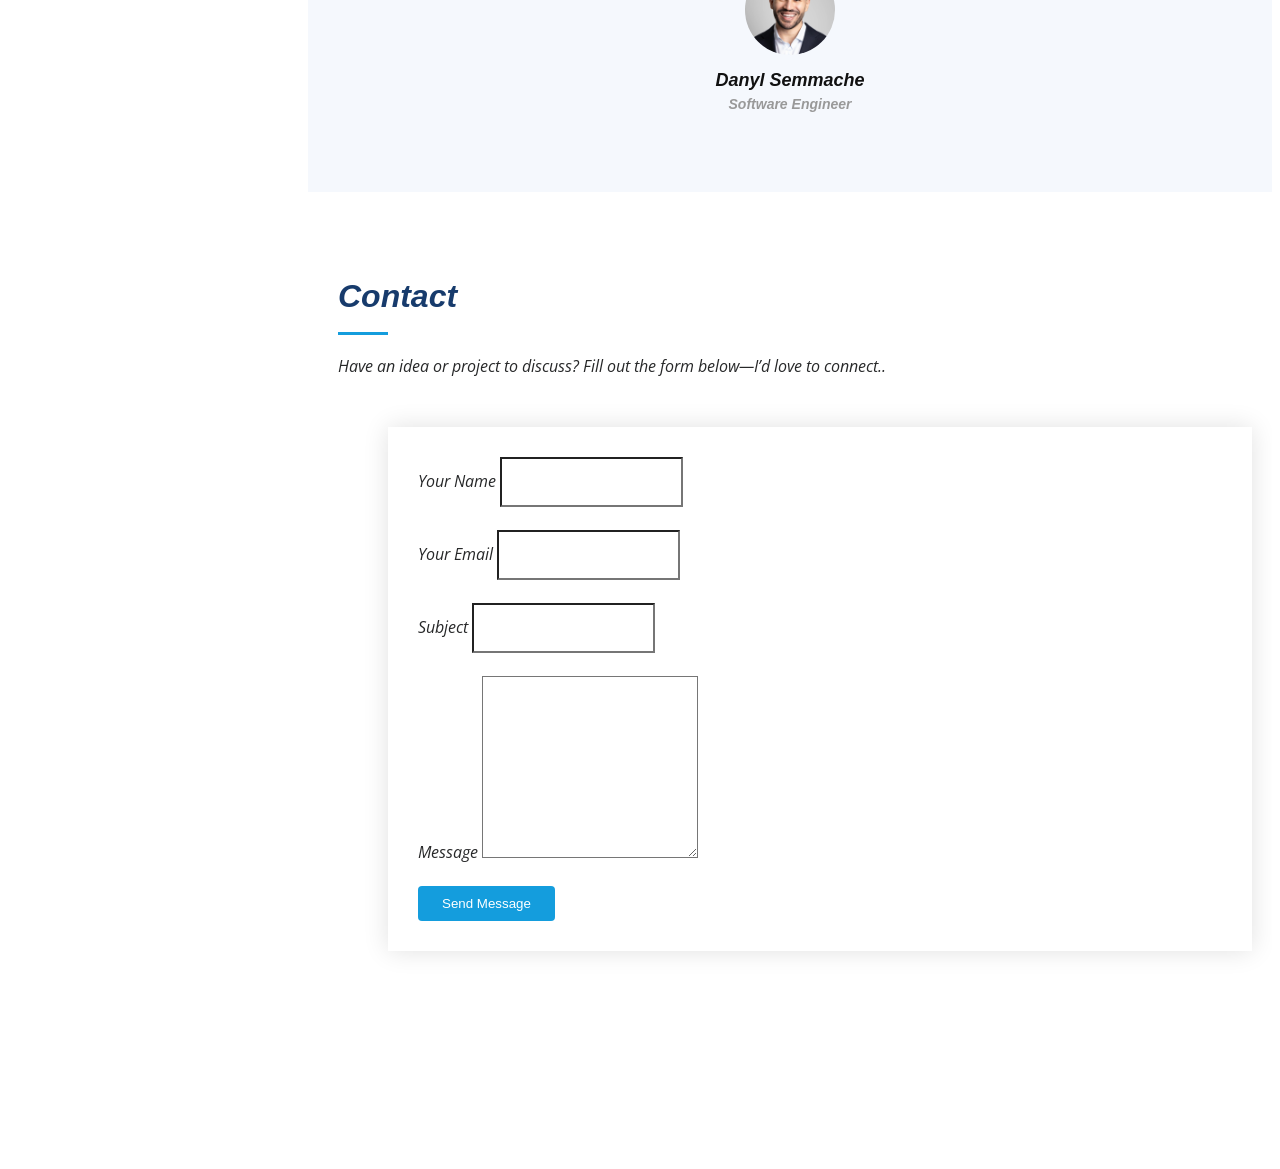
==== commit 1b50a50b: "portoflio done" ====
--- a/index.html
+++ b/index.html
@@ -4,11 +4,9 @@
 <head>
   <meta charset="utf-8">
   <meta content="width=device-width, initial-scale=1.0" name="viewport">
-
   <title>Mohamed Mouhimine</title>
   <meta content="" name="description">
   <meta content="" name="keywords">
-
   <!-- Favicons -->
   <link href="assets/img/LOGO.png" rel="icon">
   <!-- Google Fonts -->
@@ -71,7 +69,7 @@
   <section id="hero" class="d-flex flex-column justify-content-center align-items-center">
     <div class="hero-container" data-aos="fade-in">
       <h1>Mohamed Mouhimine</h1>
-      <p>I'm a <span class="typed" data-typed-items="Developer, Designer "></span></p>
+      <p>I'm a <span class="typed" data-typed-items="Machine Learning Engineer, AI Trainer "></span></p>
     </div>
   </section><!-- End Hero -->
 
@@ -84,36 +82,36 @@
         <div class="section-title">
           <h2>About</h2>
           <p>   
-            Passionate about web development and having successfully completed multiple projects in HTML, CSS, and JavaScript, I am currently available to join a team.
-
-Dynamic, organized, and always in good spirits, I am confident that my practical experience would be an asset to your company. I am eager to contribute to your projects !</p>
+            Machine Learning Engineer specializing in LLM fine‑tuning, NLP, and AI evaluation. Hands‑on
+experience optimizing prompts, training transformer models, and deploying ML solutions.
         </div>
 
         <div class="row">
           <div class="col-lg-4" data-aos="fade-right">
-            <img src="assets/img/profile.jpg" style="width: auto; height: 400px;;" class="img-fluid" alt="">
+            <img src="assets/img/AKA_2.png" style="width: auto; height: 400px; text-align: center;" class="img-fluid" alt="">
           </div>
           <div class="col-lg-8 pt-4 pt-lg-0 content" data-aos="fade-left">
-            <h3>Designer &amp; Web Developer.</h3>
+            <h3>AI &amp; ML Engineer.</h3>
             <p class="fst-italic" style="margin-top: 20px;">
-              I've created numerous projects involving both front and back-end development, and I'm always eager to learn more about the ever-evolving tech landscape.
+Proven ability to improve model accuracy, streamline pipelines, and translate AI research into practical 
+business impact. Currently advancing expertise through an AI & Machine Learning bootcamp.
             </p>
             <div class="row" style="margin-top: 30px;">
               <div class="col-lg-6">
                 <ul>
                   <li><i class="bi bi-chevron-right"></i> <strong>Birthday:</strong> <span>3 January 2000</span></li>
-                  <li><i class="bi bi-chevron-right"></i> <strong>Phone:</strong> <span>+33 753906505</span></li>
+                  <li><i class="bi bi-chevron-right"></i> <strong>Phone:</strong> <span>+212 608319310</span></li>
                   <li><i class="bi bi-chevron-right"></i> <strong>City:</strong> <span>Strasbourg, France</span></li>
-                  <li><i class="bi bi-chevron-right"></i> <strong>Certifications:</strong> <span>Web Developer ZTM</span></li>
+                  <li><i class="bi bi-chevron-right"></i> <strong>Certifications:</strong> <span>Complete AI & ML Certification</span></li>
                   
                 </ul>
               </div>
               <div class="col-lg-6">
                 <ul>
-                  <li><i class="bi bi-chevron-right"></i> <strong>Age:</strong> <span>24</span></li>
+                  <li><i class="bi bi-chevron-right"></i> <strong>Age:</strong> <span>25</span></li>
                   <li><i class="bi bi-chevron-right"></i> <strong>Degree:</strong> <span>Bachelor</span></li>
                   <li><i class="bi bi-chevron-right"></i> <strong>Email:</strong> <span>mohamedmouhimine@gmail.com</span></li>
-                  <li><i class="bi bi-chevron-right"></i> <strong>Hobbies:</strong> <span>Travel , Gym,  Reading and Coding</span></li>
+                  <li><i class="bi bi-chevron-right"></i> <strong>Hobbies:</strong> <span>Travel , Gym & Reading</span></li>
 
 
 
@@ -141,56 +139,46 @@
 
           <div class="col-lg-6" data-aos="fade-up">
 
+
             <div class="progress">
-              <span class="skill">HTML <i class="val">100%</i></span>
-              <div class="progress-bar-wrap">
-                <div class="progress-bar" role="progressbar" aria-valuenow="100" aria-valuemin="0" aria-valuemax="100"></div>
+              <span class="skill">Machine Learning: Supervised & Unsupervised Learning, Deep Learning, LLM Evaluation 
+                
               </div>
             </div>
 
             <div class="progress">
-              <span class="skill">CSS <i class="val">90%</i></span>
-              <div class="progress-bar-wrap">
-                <div class="progress-bar" role="progressbar" aria-valuenow="90" aria-valuemin="0" aria-valuemax="100"></div>
-              </div>
-            </div>
+            <span class="skill">Programming: Python (Pandas, NumPy, Scikit-learn,TensorFlow, PyTorch, Keras), SQL 
+              </div>
+            
+
+
+
 
             <div class="progress">
-              <span class="skill">JavaScript <i class="val">70%</i></span>
-              <div class="progress-bar-wrap">
-                <div class="progress-bar" role="progressbar" aria-valuenow="75" aria-valuemin="0" aria-valuemax="100"></div>
-              </div>
-            </div>
-
-          </div>
-
-          <div class="col-lg-6" data-aos="fade-up" data-aos-delay="100">
+              <span class="skill">Data Tools: Jupyter Notebook, Google Colab, Excel 
+                
+              </div>
+            </div>
 
             <div class="progress">
-              <span class="skill">Node.js <i class="val">70%</i></span>
-              <div class="progress-bar-wrap">
-                <div class="progress-bar" role="progressbar" aria-valuenow="70" aria-valuemin="0" aria-valuemax="100"></div>
-              </div>
-            </div>
+              <span class="skill">Version Control & Deployment: Git, GitHub, Docker, Hugging Face Hub, CI/CD, Netlify, Postman 
+                
+              </div>
+            
+
 
             <div class="progress">
-              <span class="skill">Bootstrap/ Sass <i class="val">70%</i></span>
-              <div class="progress-bar-wrap">
-                <div class="progress-bar" role="progressbar" aria-valuenow="70" aria-valuemin="0" aria-valuemax="100"></div>
-              </div>
-            </div>
-
-            <div class="progress">
-              <span class="skill">React <i class="val">75%</i></span>
-              <div class="progress-bar-wrap">
-                <div class="progress-bar" role="progressbar" aria-valuenow="75" aria-valuemin="0" aria-valuemax="100"></div>
-              </div>
-            </div>
-            
-
-          </div>
-
-        </div>
+              <span class="skill">Web Development: HTML, CSS, JavaScript, React <i class="val">
+              
+                
+              </div>
+        
+
+          </div>
+
+        </div>
+        </div>
+
 
       </div>
     </section><!-- End Skills Section -->
@@ -206,57 +194,86 @@
 
         <div class="row">
           <div class="col-lg-6" data-aos="fade-up">    
-            <h3 class="resume-title">Education</h3>
-            <div class="resume-item">
-              <h4>Bachelor Web Developer</h4>
-              <h5>2023 - present</h5>
-              <p><em>OpenClassrooms</em></p>
+            <h3 class="resume-title">EDUCATION</h3>
+            <div class="resume-item">
+              <h4>ZTM Complete AI & Machine Learning Bootcamp</h4>
+              <h5>Apr 2025 - Sep 2025</h5>
+              <p><em>Zero to Mastery Academy</em></p>
               <ul>
-                <li>  Project 1: Create the homepage of a travel agency.</li>
-                  <li>Project 2: Develop a dynamic web page with JavaScript.</li>
-                  <li> Project 3: Plan the development of your client's website.</li>
-                  <li> Project 4: Debug and optimize a photographer's website.</li>
-                  <li>Project 5: Build a real estate rental web application in React.</li>
+                <li> Classification: Heart disease prediction; feature engineering, preprocessing, model evaluation (~87% accuracy).</li>
+                  <li>Regression: Predictive models on tabular datasets; learned hyperparameter tuning, RMSE, R² metrics</li>
+                  <li>Deep Learning: Built neural networks with TensorFlow/PyTorch on structured and unstructured data</li>
+                  <li> ML workflows mastered: EDA, data cleaning, feature engineering, model training, evaluation, deployment</li>
               </ul>
             </div>
             <div class="resume-item">
-              <h4>ZTM Training</h4>
-              <h5>2021 - 2022</h5>
-              <p><em>Zero To Mastery Academy</em></p>
+              <h4>Associate's degree in Web Development</h4>
+              <h5>May 2024 - Jan 2025</h5>
+              <p><em>STUDI</em></p>
           <ul>
-            <li>Professional Certification in Full-Stack Development</li>
-            <li>Design and development of applications and websites</li>
+            <li>Designed and implemented responsive web and mobile interfaces (UI/UX)</li>
+            <li>Developed dynamic front-end features using modern web technologies</li>
+            <li>Built relational databases and components for SQL & NoSQL data access</li>
+            <li>Developed server-side business logic and backend components</li>
+            <li>Gained hands-on experience with GitHub, AWS, front-end and back-end development</li>
+            
+
           </ul>
             </div>
+            <div class="resume-item">
+              <h4>ZTM Full-Stack Web Development Bootcamp</h4>
+              <h5>Jan 2021 - Dec 2021</h5>
+              <p><em>Zero to Mastery Academy</em></p>
+              <ul>
+            <li>Completed intensive full-stack curriculum: HTML, CSS, JavaScript, Python, and SQL</li>
+            <li>Developed dynamic front-end features using modern web technologies</li>
+            <li> Gained hands-on experience with APIs, databases, and deployment workflows</li>
+            <li>Learned best practices for clean, maintainable, and responsive web applications</li>
+            <li>Gained hands-on experience with GitHub, AWS, front-end and back-end development</li>
+          </ul>
+            </div>
+
             <div class="resume-item">
               <h4>Scientific Baccalaureate</h4>
               <h5>2017 - 2018</h5>
-              <p><em>Ibn abdoun High School</em></p>
+              <p><em>Ibn abdoun College</em></p>
+               <ul>
+            <li>Mastery of computer science concepts and fundamental principles.</li>
+            <li>Ability for technological watch and self-learning.</li>
+            <li> Strong collaborative work skills.</li>
+            <li>Proficiency in oral and written communication</li>
+            <li>Ability for written and oral expression in both English and French.</li>
+          </ul>
             </div>
 
 
           </div>
           <div class="col-lg-6" data-aos="fade-up" data-aos-delay="100">
-            <h3 class="resume-title">Professional Experience</h3>
-            <div class="resume-item">
-              <h4>Full-Stack Developer</h4>
-              <h5>2023 - Present</h5>
-              <p><em>ZTM Academy </em></p>
+            <h3 class="resume-title">WORK EXPERIENCE</h3>
+            <div class="resume-item">
+              <h4>AI Trainer</h4>
+              <h5>Oct 2025 - Present</h5>
+              <p><em>Invisible Technologies - Freelancer </em></p>
               <ul>
-                <li><strong>Smart-Brain:</strong> Web application for face detection using HTML, CSS, JS, Node.js, SQL.</li>
-                <li><strong>Focus-Flow:</strong> Development of a web application to enhance time management and productivity using HTML, CSS, JS.</li>
-                <li><strong>Random-Quote</strong> A dynamic web application crafted to deliver daily doses of motivation through inspirational quotes, utilizing HTML, CSS and JS.</li>
+                <li>Train and validate AI and LLM outputs to improve model accuracy, reasoning, and factuality.</li>
+                <li>Create, review, and refine high-quality datasets for supervised and RLHF (Reinforcement Learning from Human Feedback) pipelines.</li>
+                <li> Evaluate AI responses across diverse topics, ensuring alignment with human standards and ethical guidelines.</li>
+                <li>Collaborate with cross-functional teams to identify model weaknesses and implement targeted improvements.</li>
+                <li>Apply data analysis and prompt optimization to enhance model understanding and reliability.</li>
+                <li>Collaborate remotely with global teams to maintain consistency, precision, and measurable performance gains.</li>
+
+
              </ul>
             </div>
             <div class="resume-item">
-              <h4>Sorting Agent</h4>
-              <h5>2022</h5>
-              <p><em>Ciblex, Strasbourg</em></p>
+              <h4>AI Model Trainer</h4>
+              <h5>Nov 2024 - Sep 2025</h5>
+              <p><em>Outlier - Freelancer</em></p>
               <ul>
-                <li>Perform sorting, label verification, load trucks</li>
-                <li>Coordinate delivery schedules, and ensure order tracking</li>
-                <li>Inspect and maintain equipment used in sorting and loading operations to ensure optimal functionality and safety.</li>
-                <li>Collaborate with suppliers and logistics partners to optimize delivery routes and minimize transportation costs.</li>
+                <li>Enhance ML model performance through evaluation, data annotation, and training.</li>
+                <li>Apply data-driven insights to continuously improve AI systems./li>
+                <li>Passionate about real-world AI solutions with measurable impact.</li>
+                <li>Open to collaboration on innovative projects demanding accuracy and creativity.</li>
               </ul>
             </div>
           </div>
@@ -279,35 +296,36 @@
 
           <div class="col-lg-4 col-md-6 portfolio-item filter-app">
             <div class="portfolio-wrap">
-              <img src="assets/img/portfolio/project3.jpeg" class="img-fluid" alt="Smart-Brain">
-              <p style="font-family: 'Courier New', Courier, monospace;">Unleash the power of smart image analysis with our cutting-edge app. Whether you're a photography enthusiast or just curious about the faces in your photos, through a high-performance user interface</p>
+              <img src="assets/img/portfolio/heart_disease.png" class="img-fluid" alt="Heart-Disease">
+              <p style="font-family: 'Courier New', Courier, monospace;">Built a heart disease classification model in Python using scikit-learn. Conducted EDA on the Cleveland dataset, cleaned and encoded data, then trained Logistic Regression and Random Forest models—achieving about 87% accuracy with Random Forest. Model performance was validated using accuracy score, confusion matrix, and classification report. Deployed the model locally and tested predictions.</p>
             </div>
             <div style="text-align: center;">
-            <a href="https://smart-v1.onrender.com/" class="btn btn-primary btn-demo" style="background-color:#149ddd; border-color: #149ddd;"  target="_blank">See Demo</a>
+            <a href="https://github.com/Aksachlisimo/heart_disease_classification_project.git" class="btn btn-primary btn-demo" style="background-color:#149ddd; border-color: #149ddd;"  target="_blank">View Project</a>
           </div>
 
           </div>
         
           <div class="col-lg-4 col-md-6 portfolio-item filter-web">
             <div class="portfolio-wrap">
-              <img src="assets/img/portfolio/project2.jpg" class="img-fluid" alt="Focus-Flow">
-              <p style="font-family:'Courier New', Courier, monospace;">Transforming a focus timer app entails the integration of HTML, CSS, and JavaScript to create an intuitive user interface, enabling users to enhance productivity through timed focus sessions.</p>
-            </div>
+              <img src="assets/img/portfolio/bulldozer_price.png" class="img-fluid" alt="bulldozer-price-regression">
+              <p style="font-family:'Courier New', Courier, monospace;">Developed a regression model using scikit-learn to predict used bulldozer prices based on historical sales data. Performed extensive EDA, cleaned and encoded features, and engineered time-based variables for better trend capture. Trained and optimized multiple models, with Random Forest delivering the best performance in predicting sale prices accurately.</p>
+            </div>
+        
             <div style="text-align: center;">
 
-            <a href="https://focustimer23.netlify.app/" class="btn btn-primary btn-demo" style="background-color:#149ddd; border-color: #149ddd;"  target="_blank">See Demo</a>
+            <a href="https://focustimer23.netlify.app/" class="btn btn-primary btn-demo" style="background-color:#149ddd; border-color: #149ddd;"  target="_blank">View Project</a>
             </div>
 
           </div>
         
           <div class="col-lg-4 col-md-6 portfolio-item filter-app">
             <div class="portfolio-wrap">
-              <img src="assets/img/portfolio/project1.jpg" class="img-fluid" alt="Random-Quote">
-              <p style="font-family: 'Courier New', Courier, monospace;">Crafting a web application for generating motivational quotes involves the fusion of HTML, CSS, and JavaScript, allowing users to generate personalized quotes effortlessly.</p>
+              <img src="assets/img/portfolio/dog_vision.png" class="img-fluid" alt="Multi-class Dog Breed Classification">
+              <p style="font-family: 'Courier New', Courier, monospace;">Built a deep-learning image-classification model in Python (using TensorFlow/Keras) to identify dog breeds from photo inputs. Performed dataset preparation (image loading, resizing, normalization), applied transfer-learning, trained a convolutional neural network, and achieved high predictive accuracy on unseen images — including real-world testing on custom dog photos..</p>
                
             </div>
             <div style="text-align: center;">
-       <a href="https://aksachlisimo.github.io/random-quote-app/" class="btn btn-primary btn-demo"  style="background-color:#149ddd; border-color: #149ddd;" target="_blank">See Demo</a>
+       <a href="https://aksachlisimo.github.io/random-quote-app/" class="btn btn-primary btn-demo"  style="background-color:#149ddd; border-color: #149ddd;" target="_blank">View Project</a>
             </div>
           </div>
         
@@ -362,7 +380,7 @@
 
         <div class="section-title">
           <h2>Contact</h2>
-          <p>Whether you have an exciting idea to share or simply want to connect, I'd love to hear from you! Reach out by filling out the form below.</p>
+          <p>Have an idea or project to discuss? Fill out the form below—I’d love to connect..</p>
         <div class="row" data-aos="fade-in" style="justify-content: center; margin: 50px;">
 
           <div class="col-lg-7 mt-5 mt-lg-0 d-flex align-items-stretch">
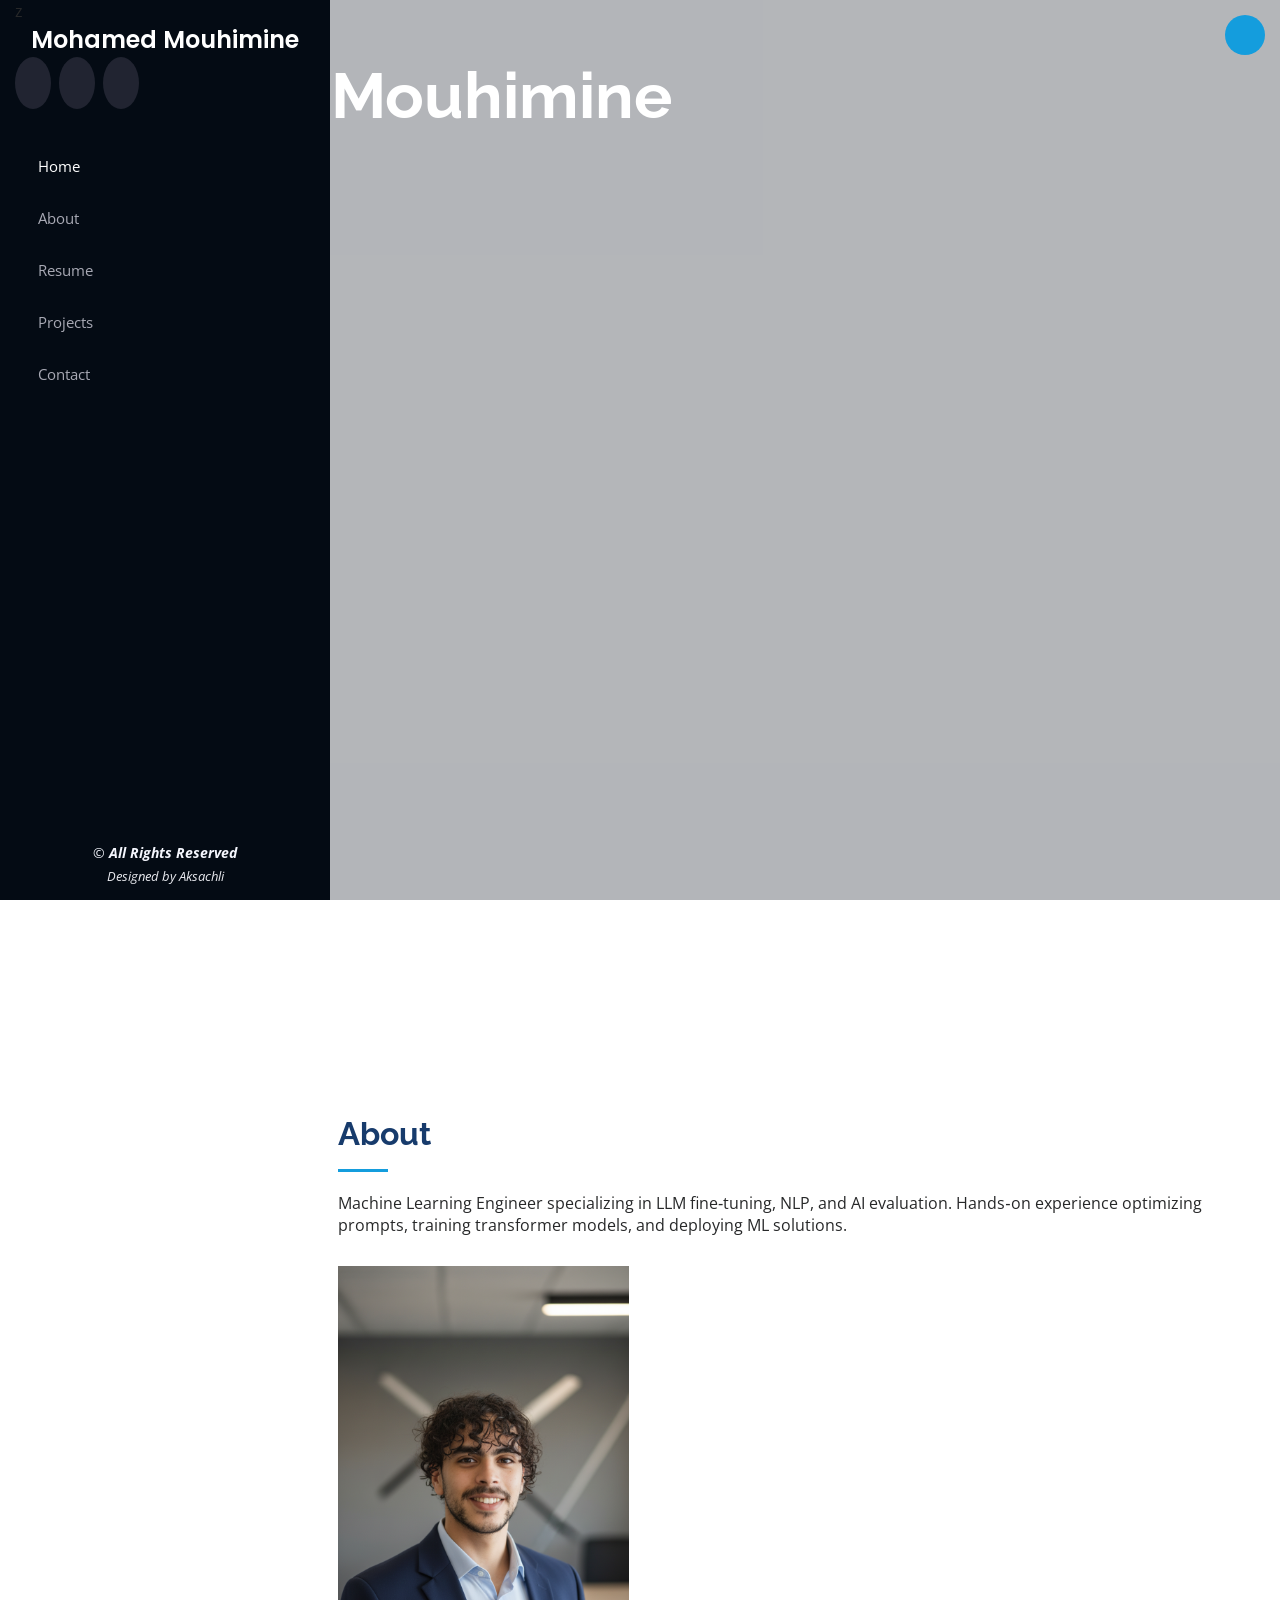
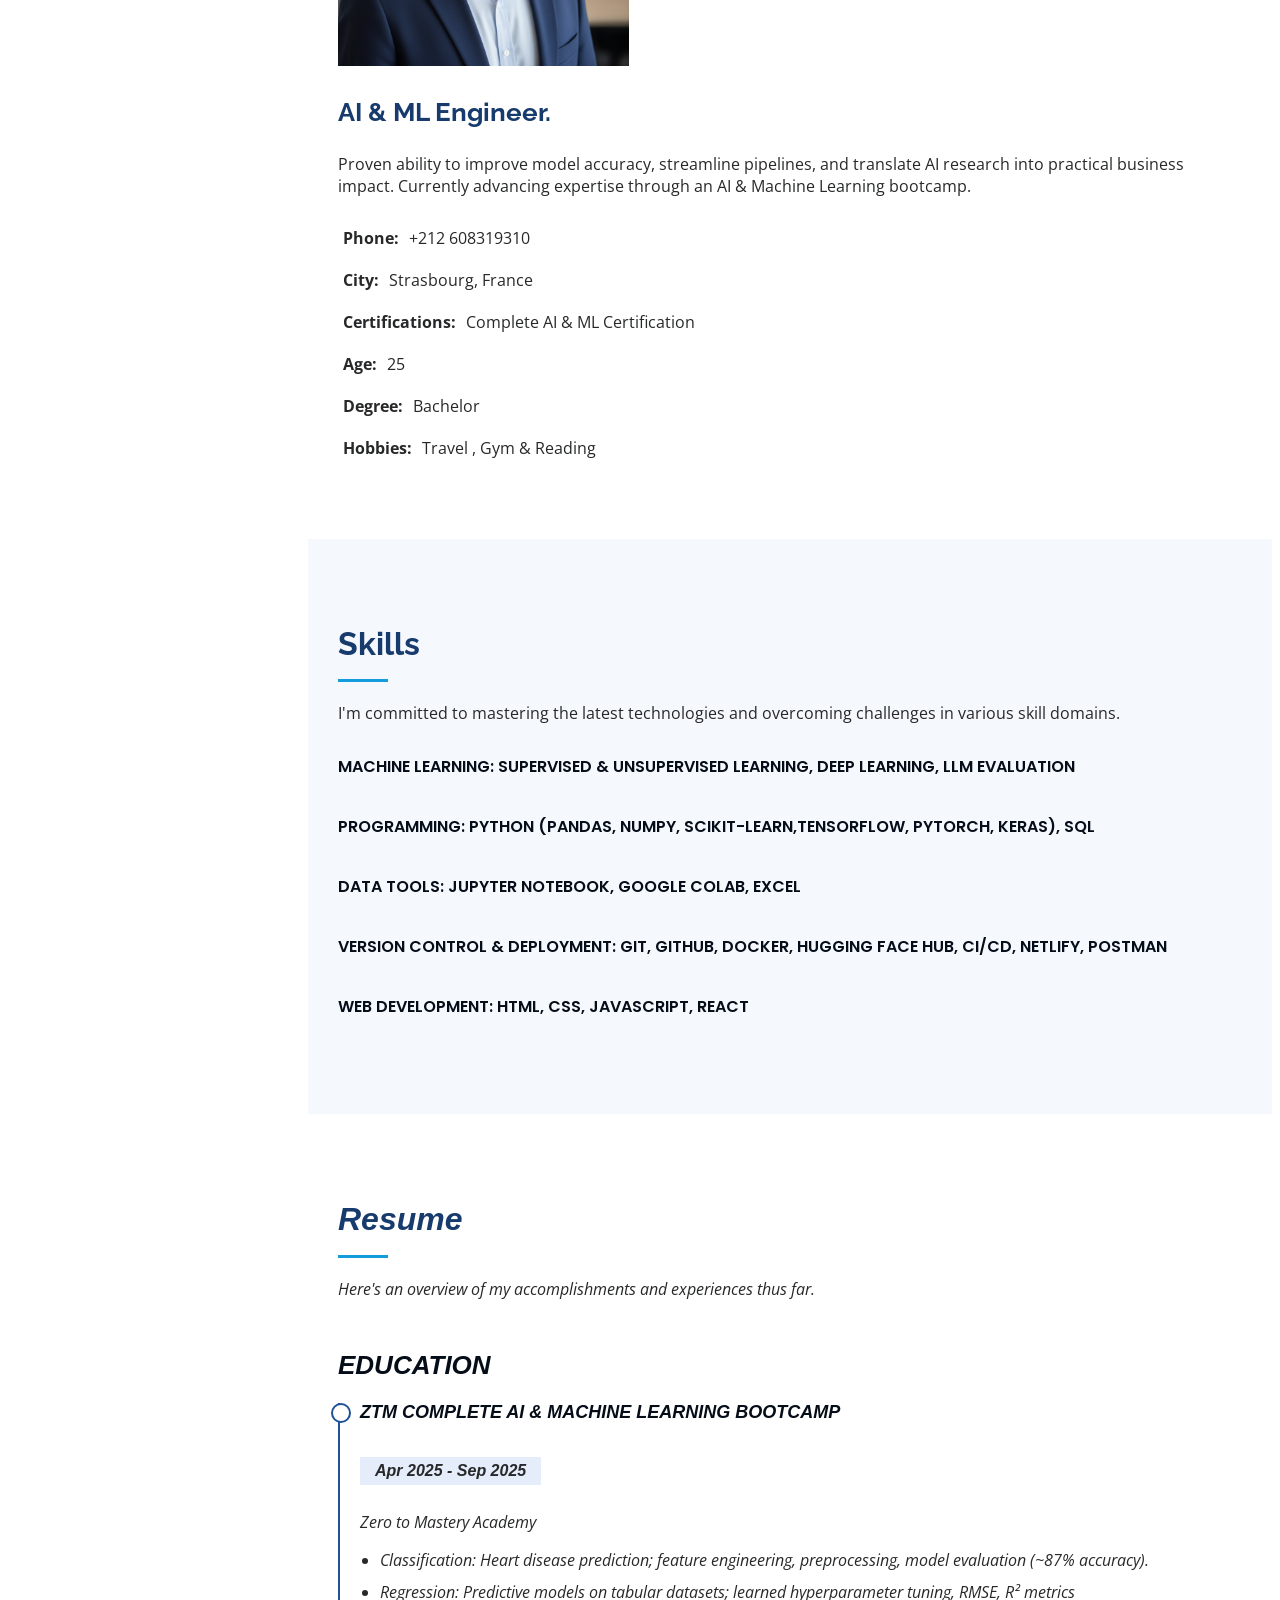
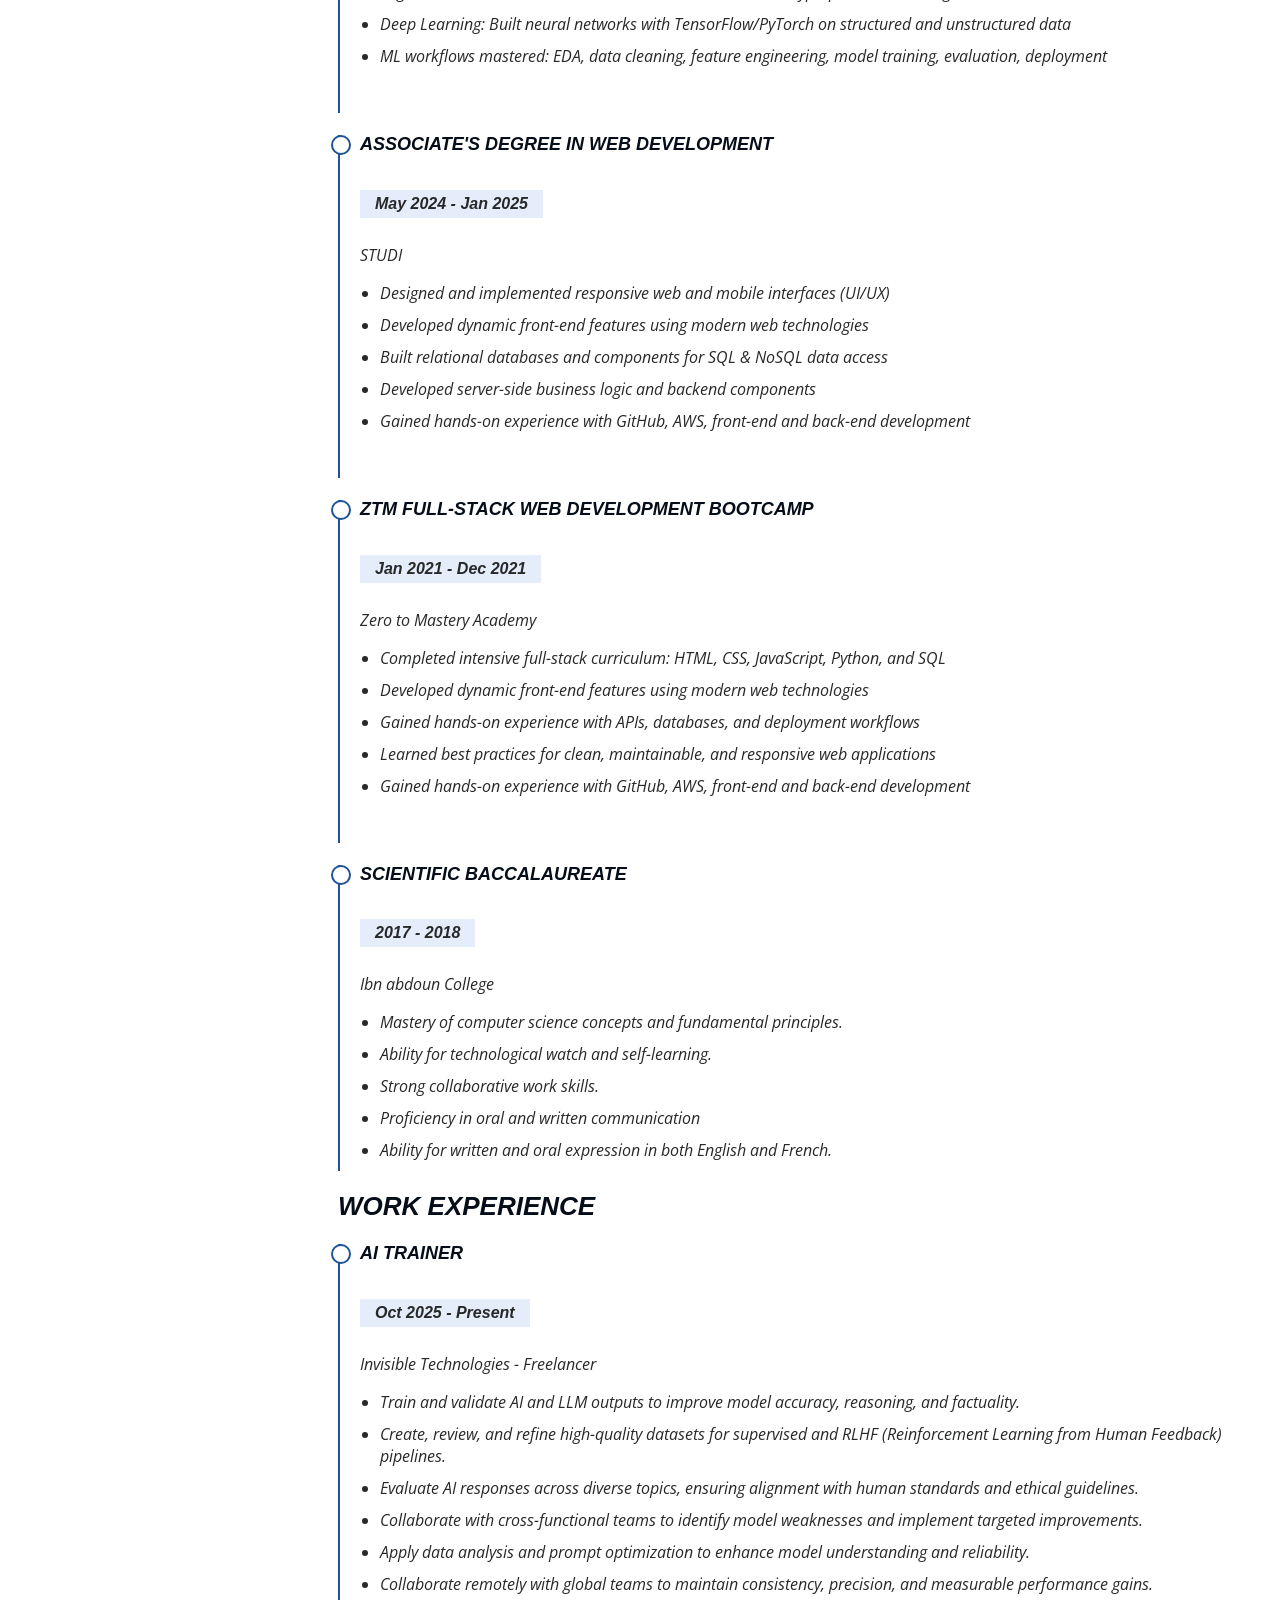
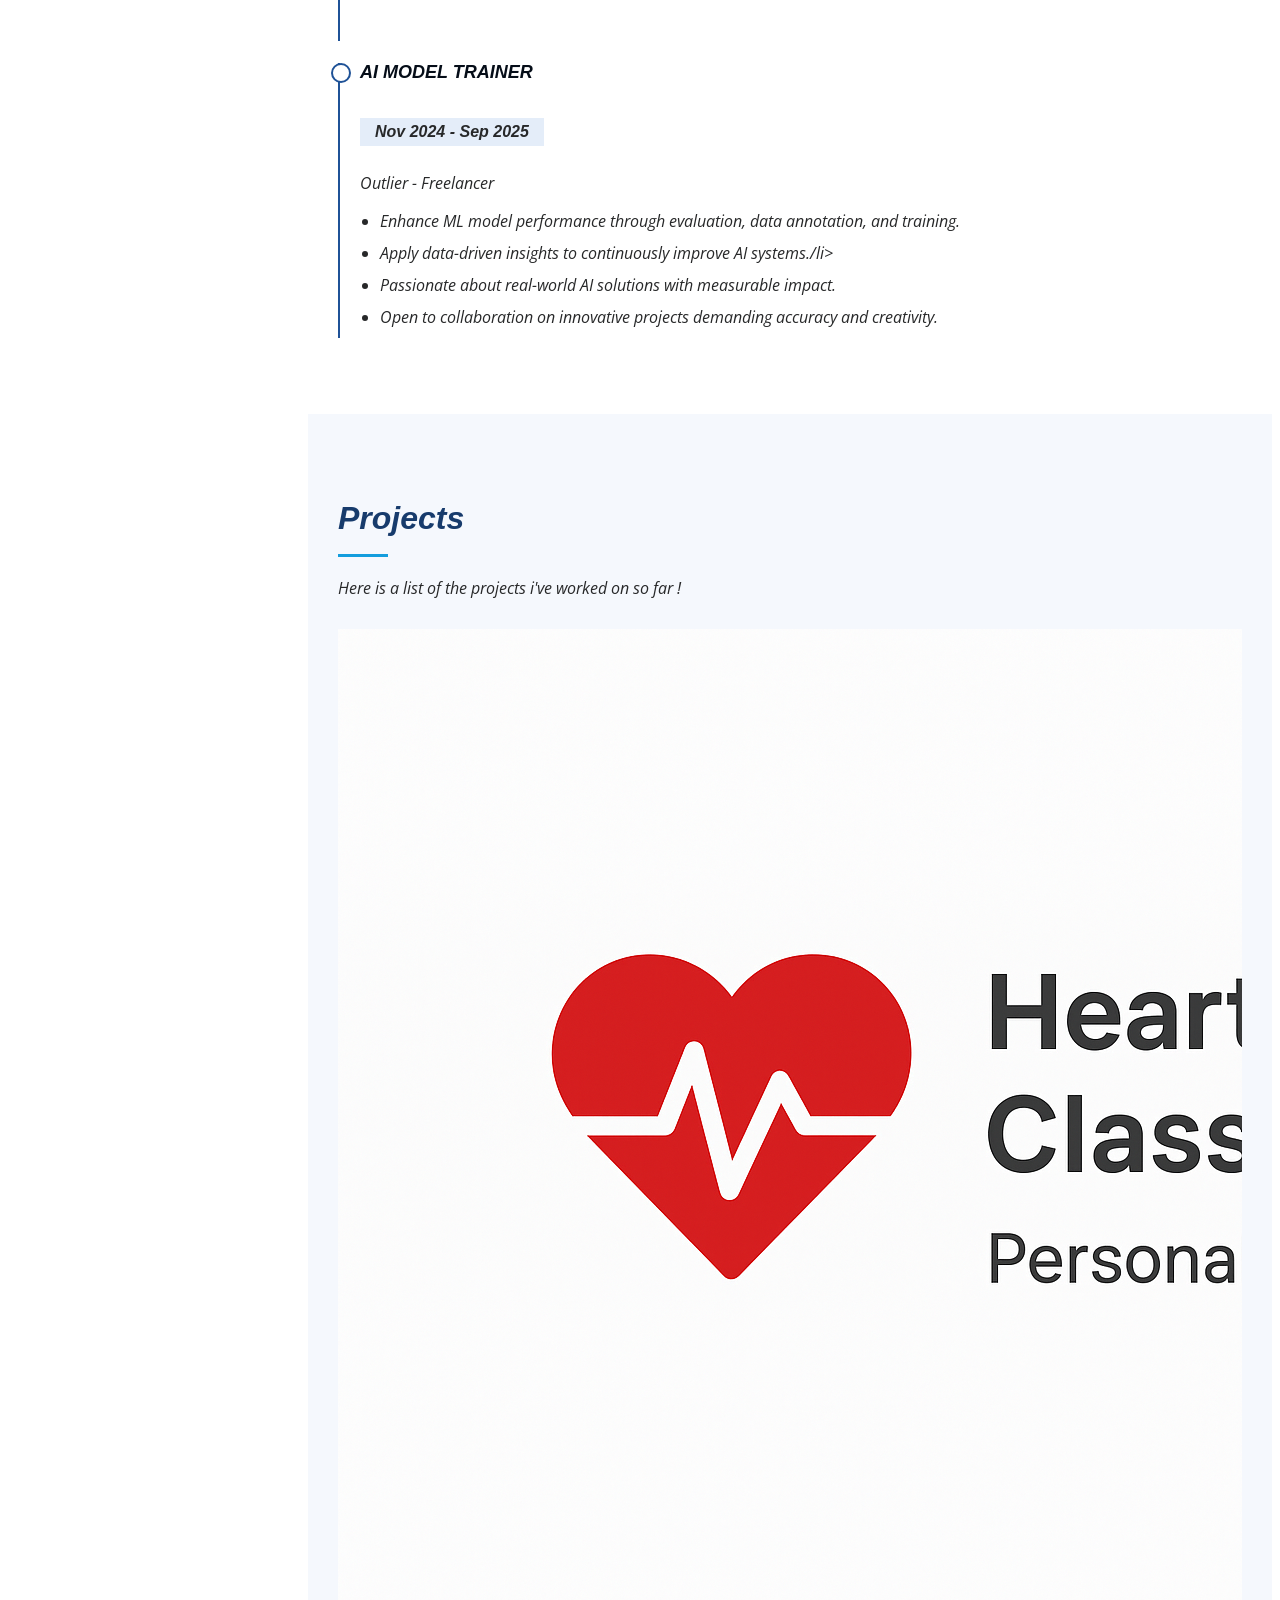
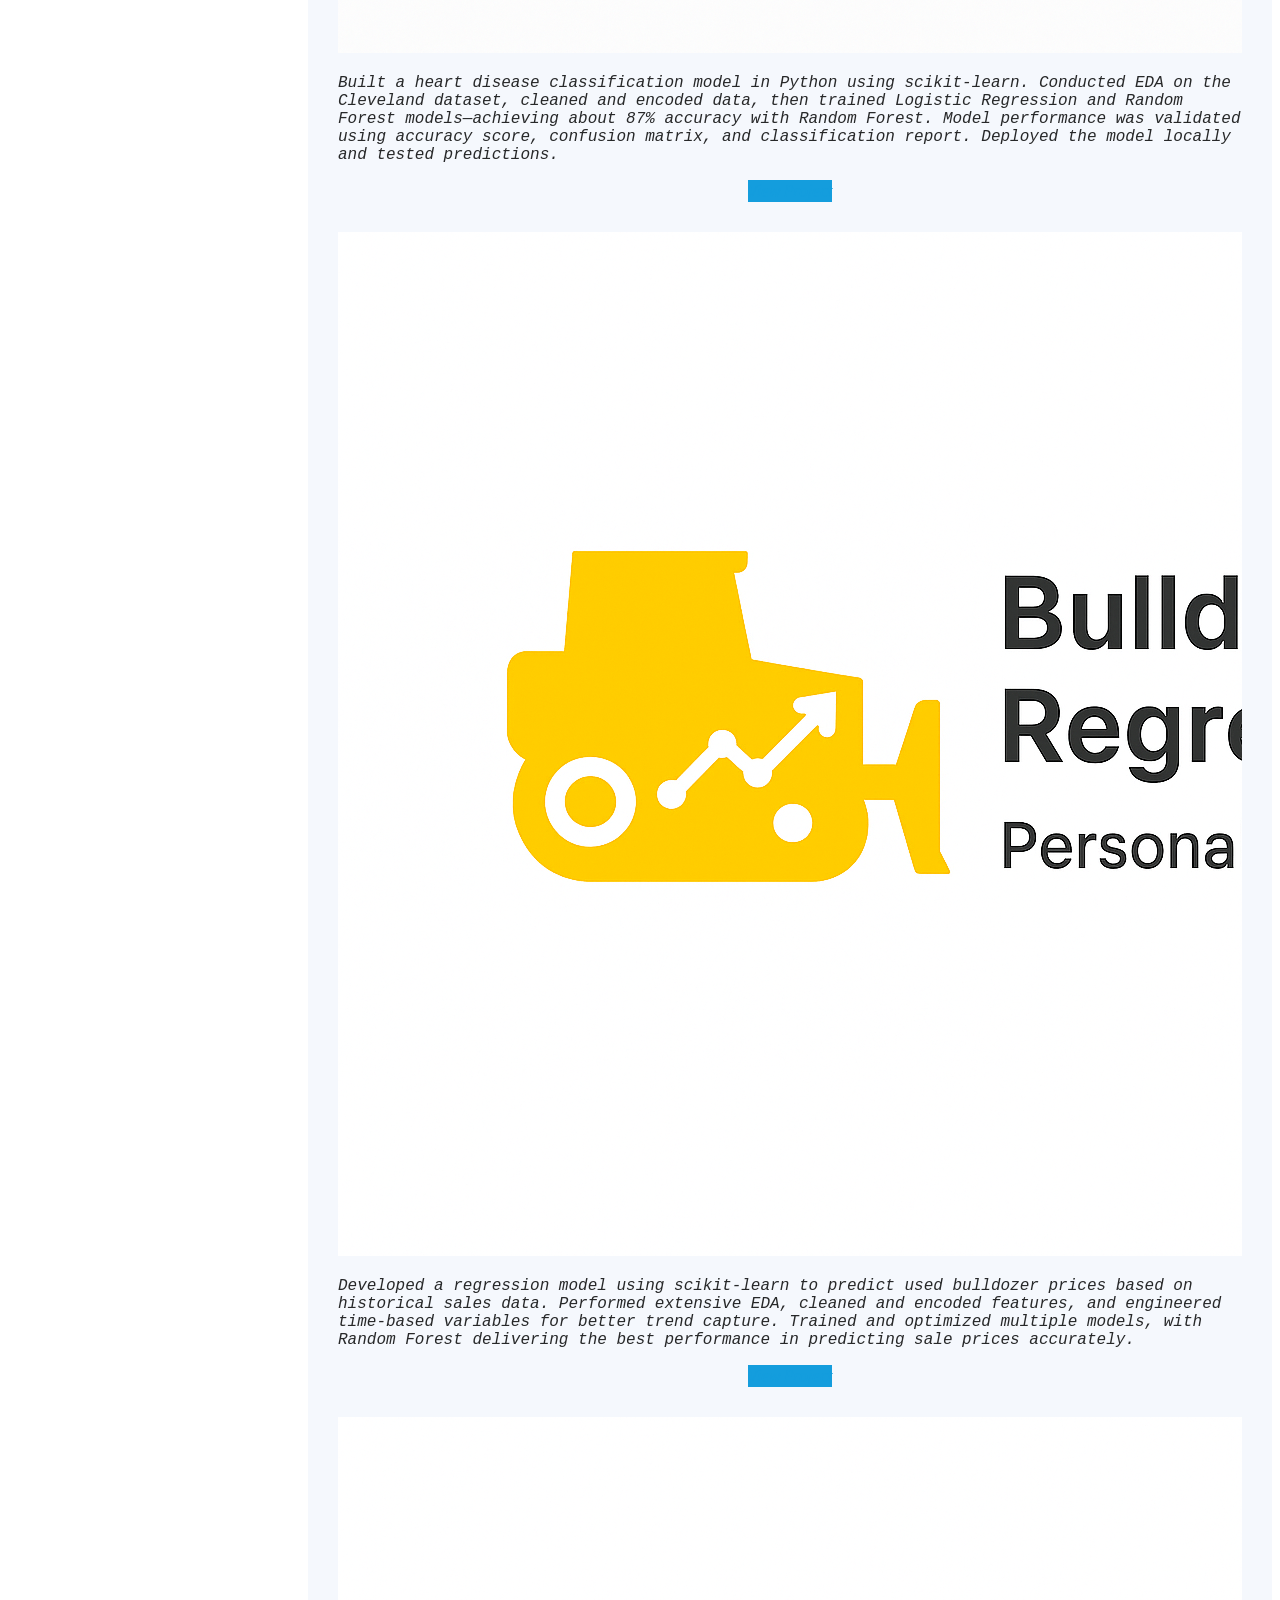
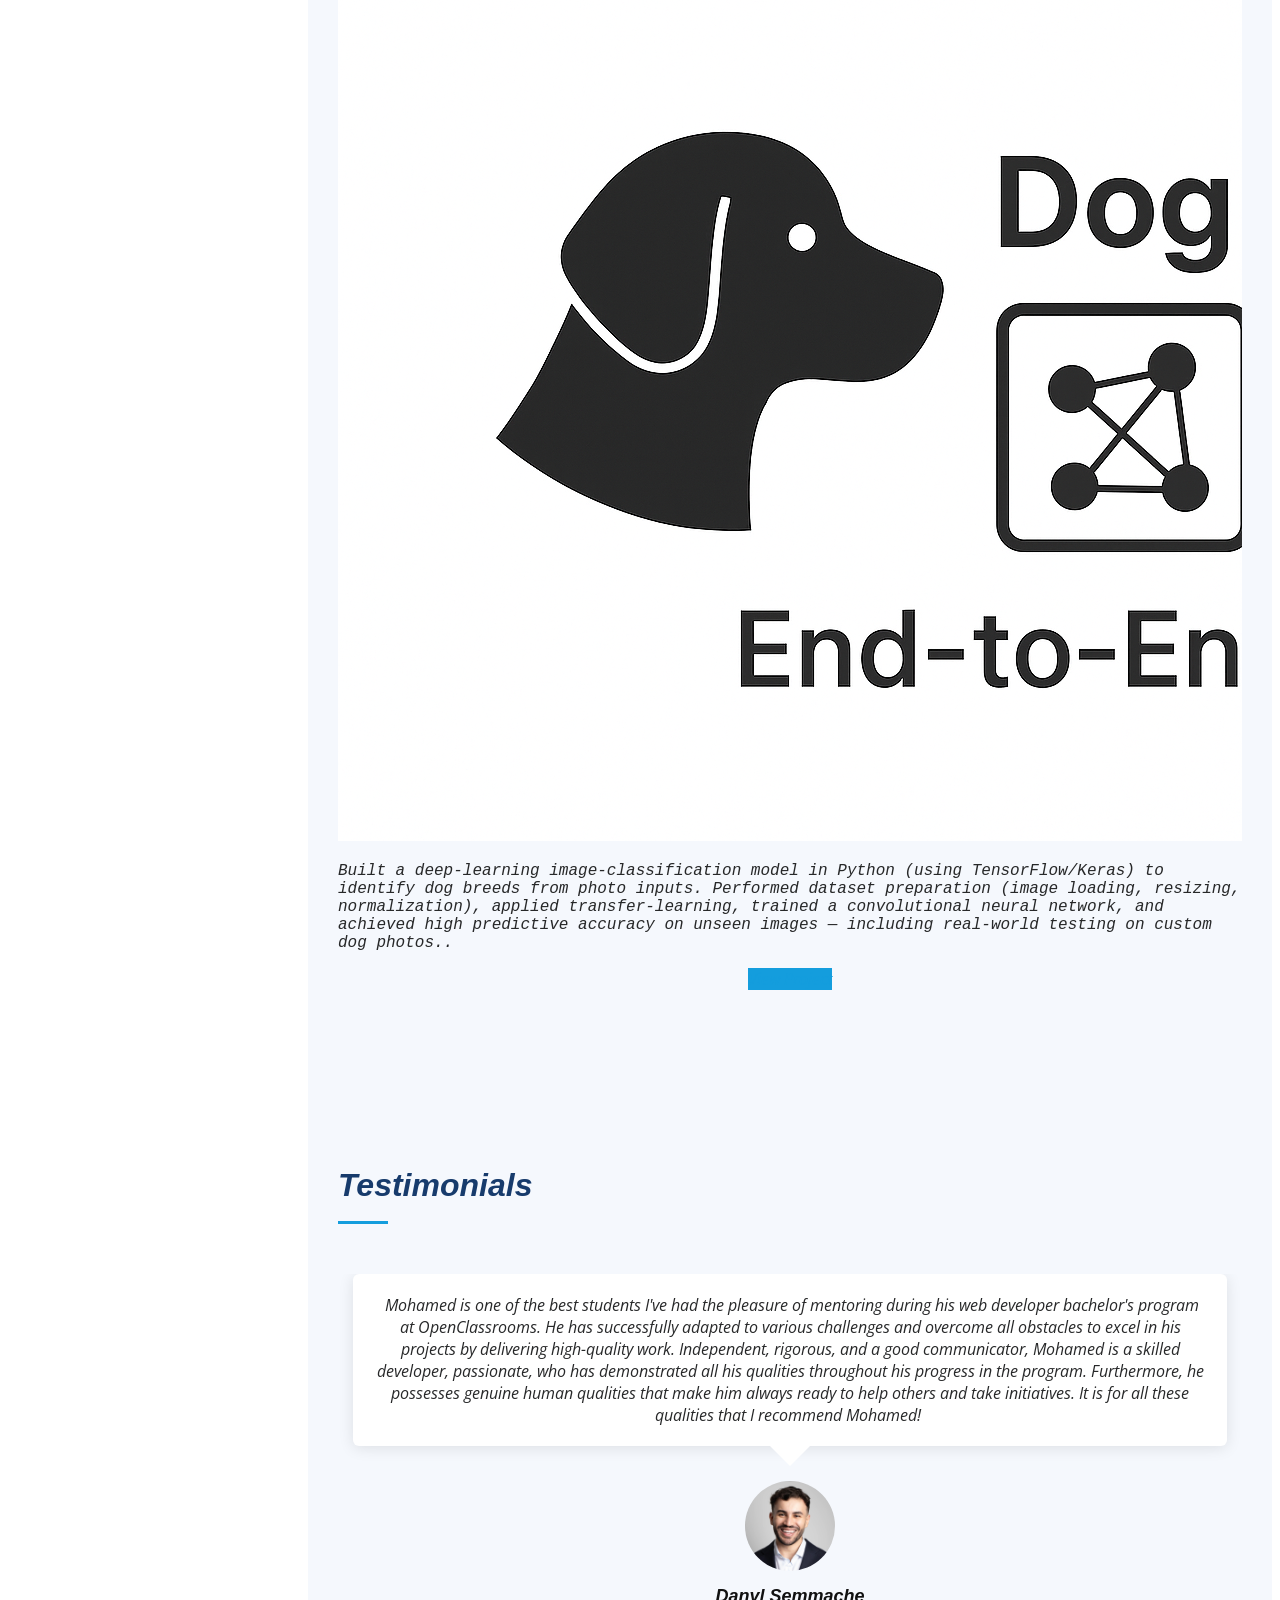
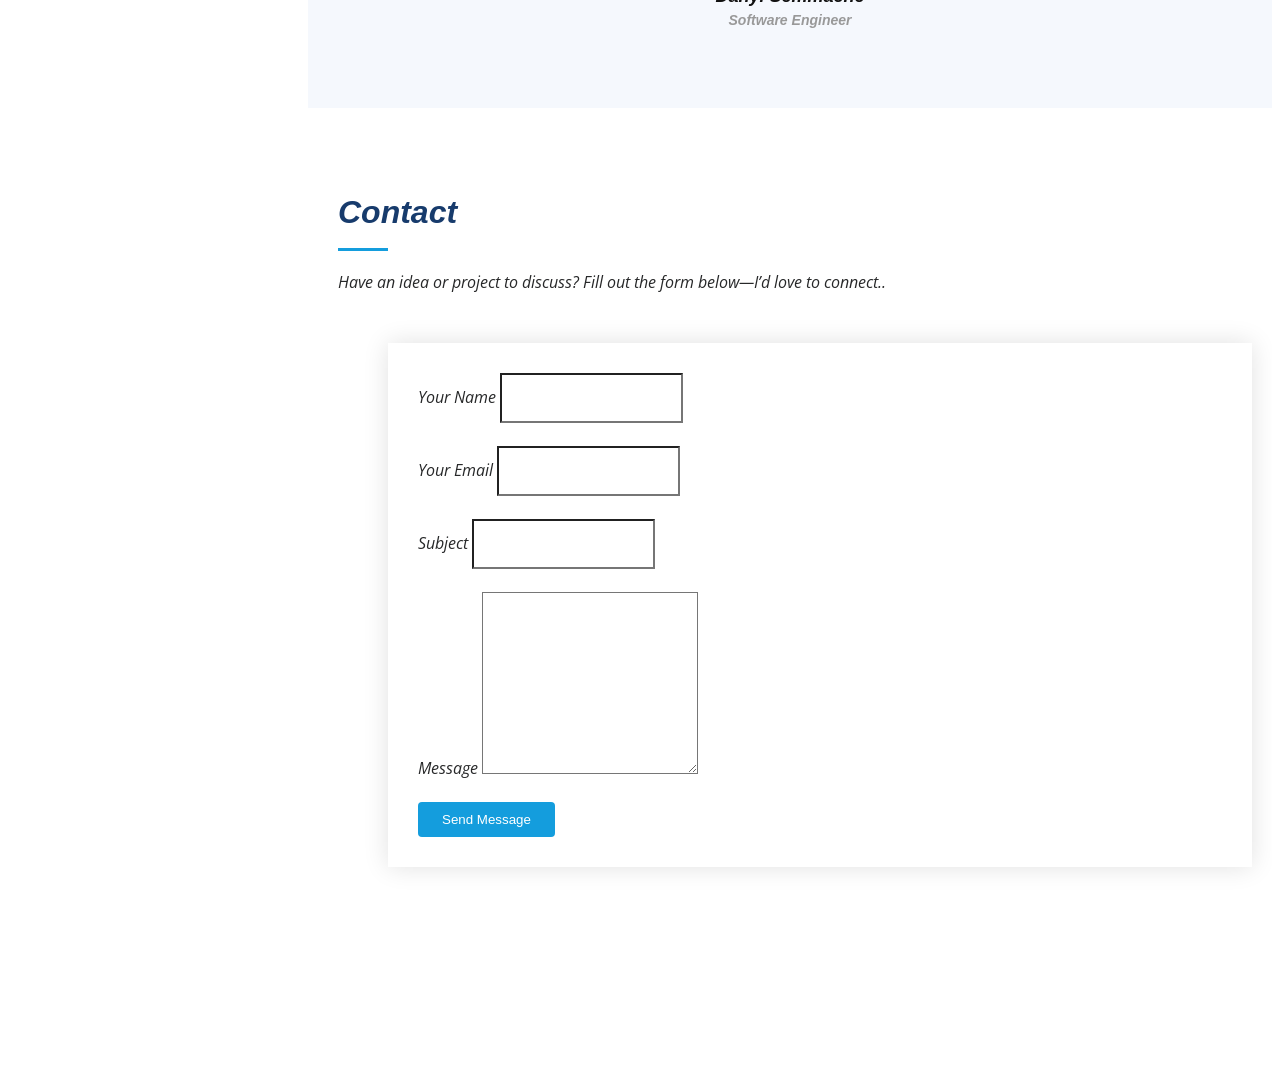
==== commit 157dd30c: "updated links" ====
--- a/index.html
+++ b/index.html
@@ -99,7 +99,6 @@
             <div class="row" style="margin-top: 30px;">
               <div class="col-lg-6">
                 <ul>
-                  <li><i class="bi bi-chevron-right"></i> <strong>Birthday:</strong> <span>3 January 2000</span></li>
                   <li><i class="bi bi-chevron-right"></i> <strong>Phone:</strong> <span>+212 608319310</span></li>
                   <li><i class="bi bi-chevron-right"></i> <strong>City:</strong> <span>Strasbourg, France</span></li>
                   <li><i class="bi bi-chevron-right"></i> <strong>Certifications:</strong> <span>Complete AI & ML Certification</span></li>
@@ -110,7 +109,6 @@
                 <ul>
                   <li><i class="bi bi-chevron-right"></i> <strong>Age:</strong> <span>25</span></li>
                   <li><i class="bi bi-chevron-right"></i> <strong>Degree:</strong> <span>Bachelor</span></li>
-                  <li><i class="bi bi-chevron-right"></i> <strong>Email:</strong> <span>mohamedmouhimine@gmail.com</span></li>
                   <li><i class="bi bi-chevron-right"></i> <strong>Hobbies:</strong> <span>Travel , Gym & Reading</span></li>
 
 
@@ -313,7 +311,7 @@
         
             <div style="text-align: center;">
 
-            <a href="https://focustimer23.netlify.app/" class="btn btn-primary btn-demo" style="background-color:#149ddd; border-color: #149ddd;"  target="_blank">View Project</a>
+            <a href="https://github.com/Aksachlisimo/bulldozer_price_regression_project" class="btn btn-primary btn-demo" style="background-color:#149ddd; border-color: #149ddd;"  target="_blank">View Project</a>
             </div>
 
           </div>
@@ -325,7 +323,7 @@
                
             </div>
             <div style="text-align: center;">
-       <a href="https://aksachlisimo.github.io/random-quote-app/" class="btn btn-primary btn-demo"  style="background-color:#149ddd; border-color: #149ddd;" target="_blank">View Project</a>
+       <a href="https://github.com/Aksachlisimo/dog_vision_project" class="btn btn-primary btn-demo"  style="background-color:#149ddd; border-color: #149ddd;" target="_blank">View Project</a>
             </div>
           </div>
         
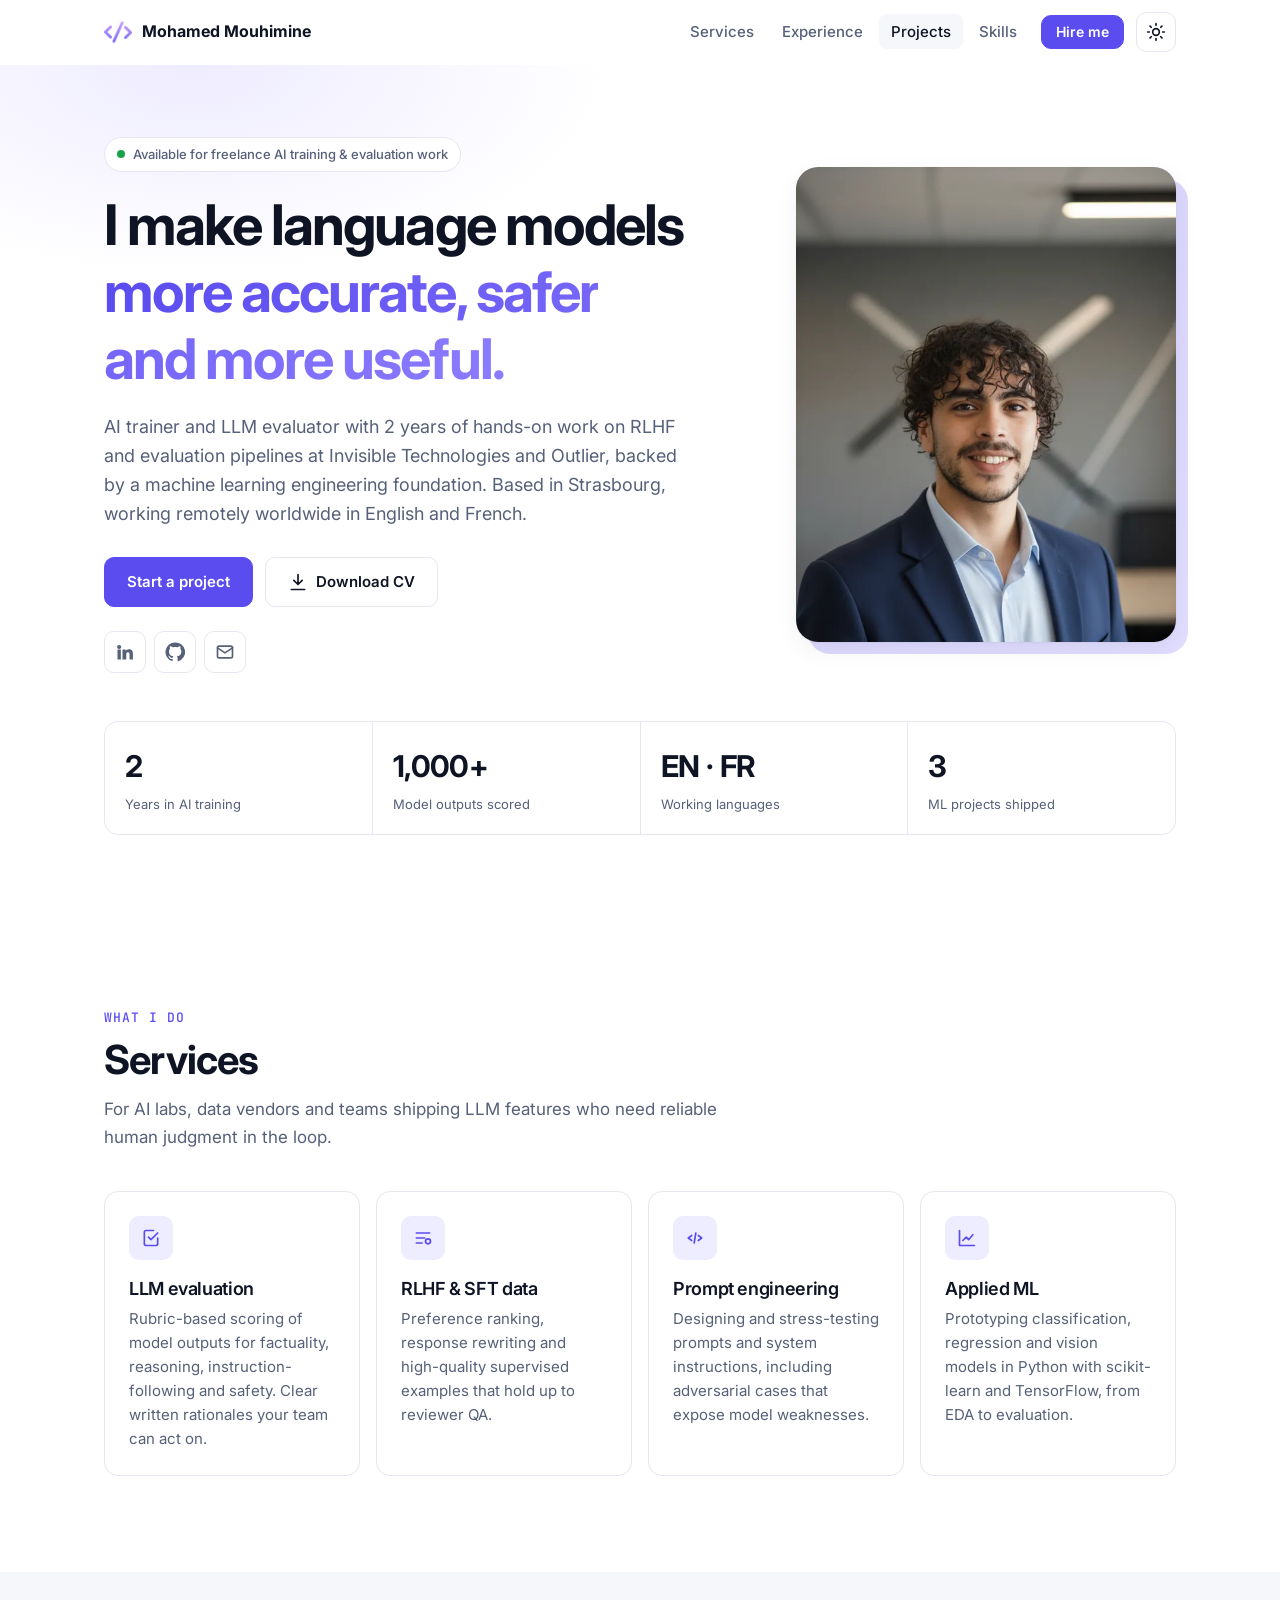
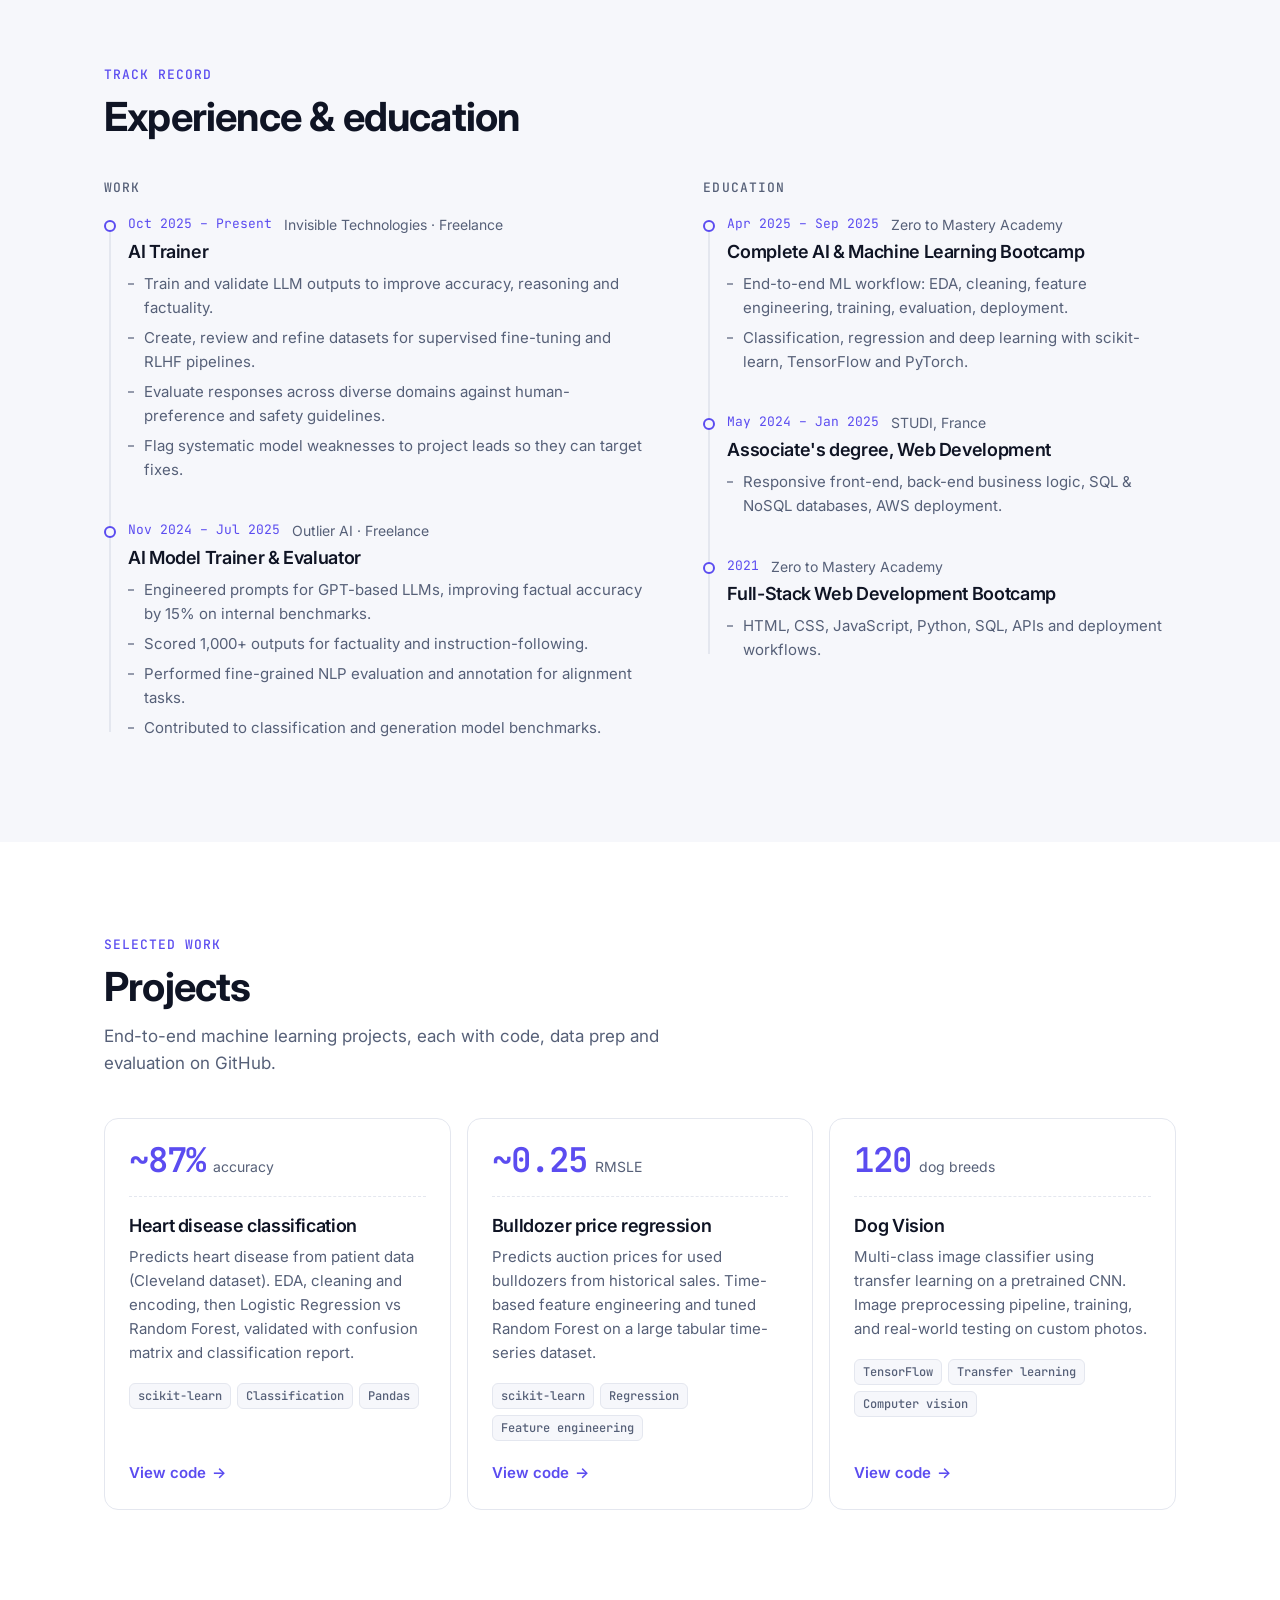
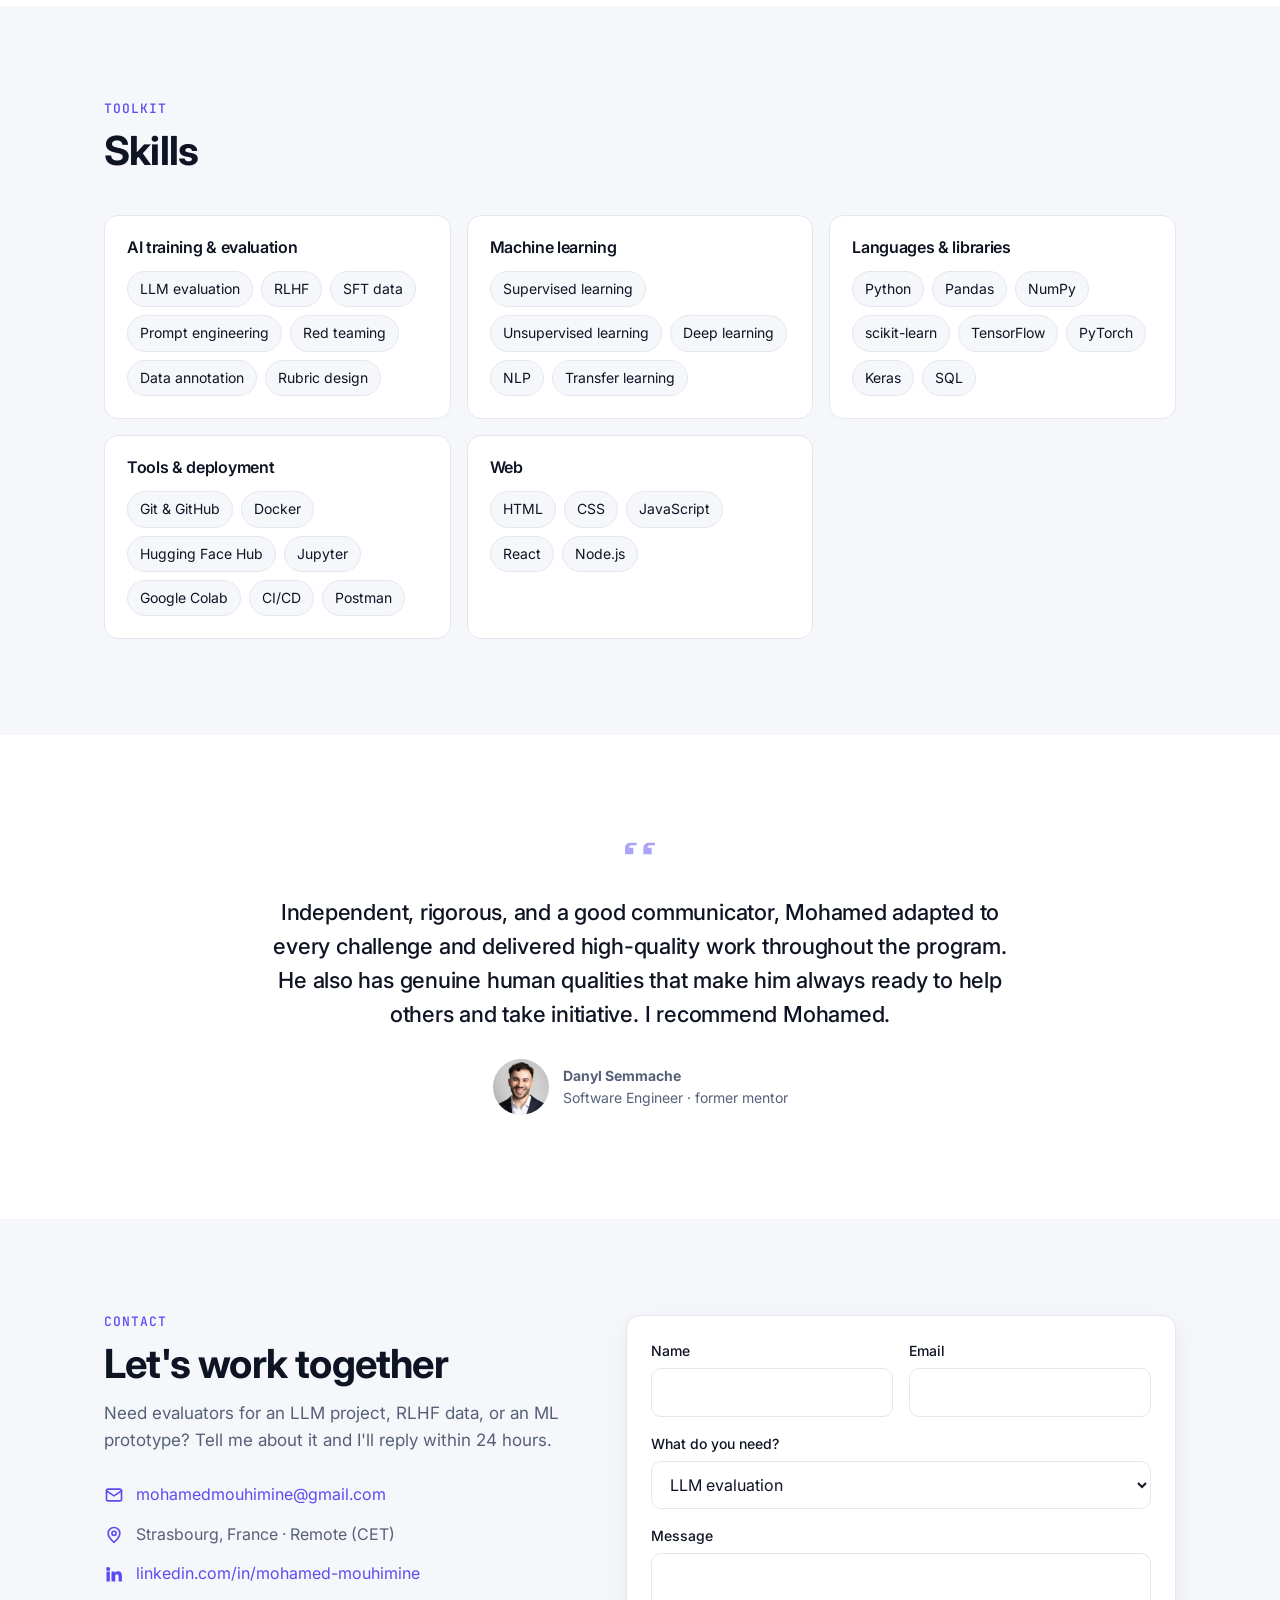
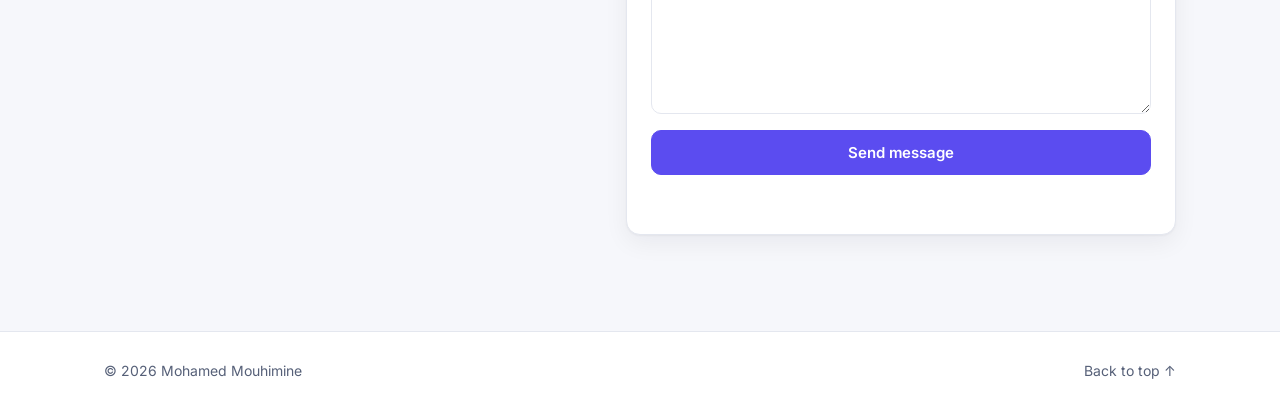
==== commit 93b0d4c7: "Rebuild portfolio: responsive, fast, no template dependencies - Replace iPortfolio/Bootstrap templat" ====
--- a/index.html
+++ b/index.html
@@ -1,454 +1,358 @@
 <!DOCTYPE html>
 <html lang="en">
-
 <head>
   <meta charset="utf-8">
-  <meta content="width=device-width, initial-scale=1.0" name="viewport">
-  <title>Mohamed Mouhimine</title>
-  <meta content="" name="description">
-  <meta content="" name="keywords">
-  <!-- Favicons -->
-  <link href="assets/img/LOGO.png" rel="icon">
-  <!-- Google Fonts -->
-  <link href="https://fonts.googleapis.com/css?family=Open+Sans:300,300i,400,400i,600,600i,700,700i|Raleway:300,300i,400,400i,500,500i,600,600i,700,700i|Poppins:300,300i,400,400i,500,500i,600,600i,700,700i" rel="stylesheet">
-
-  <!-- Vendor CSS Files -->
-  <link href="assets/vendor/aos/aos.css" rel="stylesheet">
-  <link href="assets/vendor/bootstrap/css/bootstrap.min.css" rel="stylesheet">
-  <link href="assets/vendor/bootstrap-icons/bootstrap-icons.css" rel="stylesheet">
-  <link href="assets/vendor/boxicons/css/boxicons.min.css" rel="stylesheet">
-  <link href="assets/vendor/glightbox/css/glightbox.min.css" rel="stylesheet">
-  <link href="assets/vendor/swiper/swiper-bundle.min.css" rel="stylesheet">
-
-  <!-- Template Main CSS File -->
-  <link href="assets/css/style.css" rel="stylesheet">
-
-  <!-- =======================================================
-  * Template Name: iPortfolio
-  * Updated: Mar 10 2024 with Bootstrap v5.3.3
-  * Template URL: https://bootstrapmade.com/iportfolio-bootstrap-portfolio-websites-template/
-  * Author: BootstrapMade.com
-  * License: https://bootstrapmade.com/license/
-  ======================================================== -->
+  <meta name="viewport" content="width=device-width, initial-scale=1">
+  <title>Mohamed Mouhimine · AI Trainer & LLM Evaluator</title>
+  <meta name="description" content="Freelance AI trainer and LLM evaluator based in Strasbourg, France. RLHF data, model evaluation, prompt engineering and applied machine learning in English and French.">
+  <meta name="author" content="Mohamed Mouhimine">
+  <link rel="canonical" href="https://mohamedmouhimine.com/">
+  <meta name="theme-color" content="#0b0f19" media="(prefers-color-scheme: dark)">
+  <meta name="theme-color" content="#ffffff" media="(prefers-color-scheme: light)">
+
+  <!-- Social share preview (LinkedIn, X, WhatsApp, Slack) -->
+  <meta property="og:type" content="website">
+  <meta property="og:url" content="https://mohamedmouhimine.com/">
+  <meta property="og:title" content="Mohamed Mouhimine · AI Trainer & LLM Evaluator">
+  <meta property="og:description" content="RLHF data, LLM evaluation, prompt engineering and applied ML. Freelance, remote, EN/FR.">
+  <meta property="og:image" content="https://mohamedmouhimine.com/assets/img/og.jpg">
+  <meta property="og:image:width" content="1200">
+  <meta property="og:image:height" content="630">
+  <meta name="twitter:card" content="summary_large_image">
+
+  <link rel="icon" type="image/png" href="assets/img/favicon.png">
+  <link rel="apple-touch-icon" href="assets/img/apple-touch-icon.png">
+
+  <link rel="preconnect" href="https://fonts.googleapis.com">
+  <link rel="preconnect" href="https://fonts.gstatic.com" crossorigin>
+  <link href="https://fonts.googleapis.com/css2?family=Inter:wght@400;500;600;700&family=JetBrains+Mono:wght@500&display=swap" rel="stylesheet">
+  <link rel="stylesheet" href="assets/css/style.css">
+
+  <script>
+    // Apply saved theme before paint to avoid a flash
+    document.documentElement.classList.add('js');
+    try { var t = localStorage.getItem('theme'); if (t) document.documentElement.dataset.theme = t; } catch (e) {}
+  </script>
+
+  <script type="application/ld+json">
+  {
+    "@context": "https://schema.org",
+    "@type": "Person",
+    "name": "Mohamed Mouhimine",
+    "jobTitle": "AI Trainer & LLM Evaluator",
+    "url": "https://mohamedmouhimine.com/",
+    "image": "https://mohamedmouhimine.com/assets/img/headshot.webp",
+    "email": "mailto:mohamedmouhimine@gmail.com",
+    "address": { "@type": "PostalAddress", "addressLocality": "Strasbourg", "addressCountry": "FR" },
+    "sameAs": ["https://www.linkedin.com/in/mohamed-mouhimine/", "https://github.com/Aksachlisimo"],
+    "knowsAbout": ["Machine Learning", "LLM Evaluation", "RLHF", "Prompt Engineering", "NLP", "Python"]
+  }
+  </script>
 </head>
 
 <body>
-
-  <!-- ======= Mobile nav toggle button ======= -->
-  <i class="bi bi-list mobile-nav-toggle d-xl-none"></i>
-
-  <!-- ======= Header ======= -->
-  <header id="header">
-    <div class="d-flex flex-column">
-
-      <div class="profile">
-z        <h1 class="text-light"><a href="index.html">Mohamed Mouhimine</a></h1>
-        <div class="social-links mt-3 text-center">
-          <a href="https://www.linkedin.com/in/mohamed-mouhimine/" class="linkedin"><i class="bx bxl-linkedin"></i></a>
-          <a href="https://github.com/Aksachlisimo" class="github"><i class="bx bxl-github"></i></a>
-          <a href="mailto:mohamedmouhimine@gmail.com" class="gmail"><i class="bx bxl-gmail"></i></a>
-
-
-
-        </div>
-      </div>
-
-      <nav id="navbar" class="nav-menu navbar">
-        <ul>
-          <li><a href="#hero" class="nav-link scrollto active"><i class="bx bx-home"></i> <span>Home</span></a></li>
-          <li><a href="#about" class="nav-link scrollto"><i class="bx bx-user"></i> <span>About</span></a></li>
-          <li><a href="#resume" class="nav-link scrollto"><i class="bx bx-file-blank"></i> <span>Resume</span></a></li>
-          <li><a href="#portfolio" class="nav-link scrollto"><i class="bx bx-book-content"></i> <span>Projects</span></a></li>
-          <li><a href="#contact" class="nav-link scrollto"><i class="bx bx-envelope"></i> <span>Contact</span></a></li>
+  <a class="skip" href="#main">Skip to content</a>
+
+  <header class="nav" id="top">
+    <div class="wrap nav__inner">
+      <a href="#top" class="brand" aria-label="Mohamed Mouhimine, back to top">
+        <img src="assets/img/favicon.png" alt="" width="28" height="28"><span>Mohamed Mouhimine</span>
+      </a>
+      <nav aria-label="Primary">
+        <button class="nav__toggle" aria-expanded="false" aria-controls="nav-links" aria-label="Open menu">
+          <span></span><span></span>
+        </button>
+        <ul id="nav-links" class="nav__links">
+          <li><a href="#services">Services</a></li>
+          <li><a href="#experience">Experience</a></li>
+          <li><a href="#projects">Projects</a></li>
+          <li><a href="#skills">Skills</a></li>
+          <li><a href="#contact" class="btn btn--sm">Hire me</a></li>
         </ul>
-      </nav><!-- .nav-menu -->
+      </nav>
+      <button class="theme" aria-label="Toggle dark mode" title="Toggle theme">
+        <svg class="i-sun" viewBox="0 0 24 24" aria-hidden="true"><circle cx="12" cy="12" r="4"/><path d="M12 2v2M12 20v2M4.9 4.9l1.4 1.4M17.7 17.7l1.4 1.4M2 12h2M20 12h2M4.9 19.1l1.4-1.4M17.7 6.3l1.4-1.4"/></svg>
+        <svg class="i-moon" viewBox="0 0 24 24" aria-hidden="true"><path d="M21 12.8A9 9 0 1 1 11.2 3a7 7 0 0 0 9.8 9.8z"/></svg>
+      </button>
     </div>
-  </header><!-- End Header -->
-
-  <!-- ======= Hero Section ======= -->
-  <section id="hero" class="d-flex flex-column justify-content-center align-items-center">
-    <div class="hero-container" data-aos="fade-in">
-      <h1>Mohamed Mouhimine</h1>
-      <p>I'm a <span class="typed" data-typed-items="Machine Learning Engineer, AI Trainer "></span></p>
+  </header>
+
+  <main id="main">
+
+    <!-- Hero -->
+    <section class="hero">
+      <div class="wrap hero__grid">
+        <div class="hero__text">
+          <p class="badge"><span class="dot"></span>Available for freelance AI training &amp; evaluation work</p>
+          <h1>I make language models <span class="accent">more accurate, safer and more useful.</span></h1>
+          <p class="lead">
+            AI trainer and LLM evaluator with 2 years of hands-on work on RLHF and evaluation pipelines
+            at Invisible Technologies and Outlier, backed by a machine learning engineering foundation.
+            Based in Strasbourg, working remotely worldwide in English and French.
+          </p>
+          <div class="cta">
+            <a href="#contact" class="btn">Start a project</a>
+            <a href="assets/cv/Mohamed_Mouhimine_CV.pdf" class="btn btn--ghost" download>
+              <svg viewBox="0 0 24 24" aria-hidden="true"><path d="M12 3v12m0 0-5-5m5 5 5-5M4 21h16"/></svg>Download CV
+            </a>
+          </div>
+          <ul class="social" aria-label="Profiles">
+            <li><a href="https://www.linkedin.com/in/mohamed-mouhimine/" target="_blank" rel="noopener" aria-label="LinkedIn">
+              <svg viewBox="0 0 24 24" aria-hidden="true"><path class="fill" d="M4.98 3.5a2.5 2.5 0 1 1 0 5 2.5 2.5 0 0 1 0-5zM3 9h4v12H3zM9 9h3.8v1.7h.1c.5-1 1.8-2 3.8-2 4 0 4.8 2.6 4.8 6V21h-4v-5.6c0-1.3 0-3-1.9-3s-2.1 1.4-2.1 2.9V21H9z"/></svg></a></li>
+            <li><a href="https://github.com/Aksachlisimo" target="_blank" rel="noopener" aria-label="GitHub">
+              <svg viewBox="0 0 24 24" aria-hidden="true"><path class="fill" d="M12 .5a11.5 11.5 0 0 0-3.6 22.4c.6.1.8-.3.8-.6v-2c-3.2.7-3.9-1.5-3.9-1.5-.5-1.3-1.3-1.7-1.3-1.7-1-.7.1-.7.1-.7 1.2.1 1.8 1.2 1.8 1.2 1 1.8 2.8 1.3 3.5 1 .1-.8.4-1.3.7-1.6-2.6-.3-5.3-1.3-5.3-5.7 0-1.3.5-2.3 1.2-3.1-.1-.3-.5-1.5.1-3.1 0 0 1-.3 3.2 1.2a11 11 0 0 1 5.8 0c2.2-1.5 3.2-1.2 3.2-1.2.6 1.6.2 2.8.1 3.1.7.8 1.2 1.9 1.2 3.1 0 4.4-2.7 5.4-5.3 5.7.4.4.8 1.1.8 2.2v3.2c0 .3.2.7.8.6A11.5 11.5 0 0 0 12 .5z"/></svg></a></li>
+            <li><a href="mailto:mohamedmouhimine@gmail.com" aria-label="Email">
+              <svg viewBox="0 0 24 24" aria-hidden="true"><rect x="3" y="5" width="18" height="14" rx="2"/><path d="m3 7 9 6 9-6"/></svg></a></li>
+          </ul>
+        </div>
+        <figure class="hero__photo">
+          <img src="assets/img/headshot.webp" width="640" height="880" alt="Portrait of Mohamed Mouhimine" fetchpriority="high">
+        </figure>
+      </div>
+
+      <div class="wrap">
+        <dl class="stats">
+          <div><dt>Years in AI training</dt><dd>2</dd></div>
+          <div><dt>Model outputs scored</dt><dd>1,000+</dd></div>
+          <div><dt>Working languages</dt><dd>EN · FR</dd></div>
+          <div><dt>ML projects shipped</dt><dd>3</dd></div>
+        </dl>
+      </div>
+    </section>
+
+    <!-- Services -->
+    <section id="services" class="section">
+      <div class="wrap">
+        <header class="section__head">
+          <p class="eyebrow">What I do</p>
+          <h2>Services</h2>
+          <p>For AI labs, data vendors and teams shipping LLM features who need reliable human judgment in the loop.</p>
+        </header>
+        <div class="cards cards--4">
+          <article class="card reveal">
+            <div class="card__icon"><svg viewBox="0 0 24 24" aria-hidden="true"><path d="M9 11l3 3 8-8"/><path d="M20 12v7a2 2 0 0 1-2 2H6a2 2 0 0 1-2-2V5a2 2 0 0 1 2-2h9"/></svg></div>
+            <h3>LLM evaluation</h3>
+            <p>Rubric-based scoring of model outputs for factuality, reasoning, instruction-following and safety. Clear written rationales your team can act on.</p>
+          </article>
+          <article class="card reveal">
+            <div class="card__icon"><svg viewBox="0 0 24 24" aria-hidden="true"><path d="M4 6h16M4 12h10M4 18h7"/><circle cx="18" cy="16" r="3"/></svg></div>
+            <h3>RLHF &amp; SFT data</h3>
+            <p>Preference ranking, response rewriting and high-quality supervised examples that hold up to reviewer QA.</p>
+          </article>
+          <article class="card reveal">
+            <div class="card__icon"><svg viewBox="0 0 24 24" aria-hidden="true"><path d="M8 9l-4 3 4 3M16 9l4 3-4 3M13 6l-2 12"/></svg></div>
+            <h3>Prompt engineering</h3>
+            <p>Designing and stress-testing prompts and system instructions, including adversarial cases that expose model weaknesses.</p>
+          </article>
+          <article class="card reveal">
+            <div class="card__icon"><svg viewBox="0 0 24 24" aria-hidden="true"><path d="M3 3v18h18"/><path d="M7 15l4-4 3 3 5-6"/></svg></div>
+            <h3>Applied ML</h3>
+            <p>Prototyping classification, regression and vision models in Python with scikit-learn and TensorFlow, from EDA to evaluation.</p>
+          </article>
+        </div>
+      </div>
+    </section>
+
+    <!-- Experience -->
+    <section id="experience" class="section section--alt">
+      <div class="wrap">
+        <header class="section__head">
+          <p class="eyebrow">Track record</p>
+          <h2>Experience &amp; education</h2>
+        </header>
+
+        <div class="timeline-grid">
+          <div>
+            <h3 class="col-title">Work</h3>
+            <ol class="timeline">
+              <li class="reveal">
+                <div class="tl__meta"><span class="tl__date">Oct 2025 – Present</span><span class="tl__org">Invisible Technologies · Freelance</span></div>
+                <h4>AI Trainer</h4>
+                <ul>
+                  <li>Train and validate LLM outputs to improve accuracy, reasoning and factuality.</li>
+                  <li>Create, review and refine datasets for supervised fine-tuning and RLHF pipelines.</li>
+                  <li>Evaluate responses across diverse domains against human-preference and safety guidelines.</li>
+                  <li>Flag systematic model weaknesses to project leads so they can target fixes.</li>
+                </ul>
+              </li>
+              <li class="reveal">
+                <div class="tl__meta"><span class="tl__date">Nov 2024 – Jul 2025</span><span class="tl__org">Outlier AI · Freelance</span></div>
+                <h4>AI Model Trainer &amp; Evaluator</h4>
+                <ul>
+                  <li>Engineered prompts for GPT-based LLMs, improving factual accuracy by 15% on internal benchmarks.</li>
+                  <li>Scored 1,000+ outputs for factuality and instruction-following.</li>
+                  <li>Performed fine-grained NLP evaluation and annotation for alignment tasks.</li>
+                  <li>Contributed to classification and generation model benchmarks.</li>
+                </ul>
+              </li>
+            </ol>
+          </div>
+
+          <div>
+            <h3 class="col-title">Education</h3>
+            <ol class="timeline">
+              <li class="reveal">
+                <div class="tl__meta"><span class="tl__date">Apr 2025 – Sep 2025</span><span class="tl__org">Zero to Mastery Academy</span></div>
+                <h4>Complete AI &amp; Machine Learning Bootcamp</h4>
+                <ul>
+                  <li>End-to-end ML workflow: EDA, cleaning, feature engineering, training, evaluation, deployment.</li>
+                  <li>Classification, regression and deep learning with scikit-learn, TensorFlow and PyTorch.</li>
+                </ul>
+              </li>
+              <li class="reveal">
+                <div class="tl__meta"><span class="tl__date">May 2024 – Jan 2025</span><span class="tl__org">STUDI, France</span></div>
+                <h4>Associate's degree, Web Development</h4>
+                <ul>
+                  <li>Responsive front-end, back-end business logic, SQL &amp; NoSQL databases, AWS deployment.</li>
+                </ul>
+              </li>
+              <li class="reveal">
+                <div class="tl__meta"><span class="tl__date">2021</span><span class="tl__org">Zero to Mastery Academy</span></div>
+                <h4>Full-Stack Web Development Bootcamp</h4>
+                <ul>
+                  <li>HTML, CSS, JavaScript, Python, SQL, APIs and deployment workflows.</li>
+                </ul>
+              </li>
+            </ol>
+          </div>
+        </div>
+      </div>
+    </section>
+
+    <!-- Projects -->
+    <section id="projects" class="section">
+      <div class="wrap">
+        <header class="section__head">
+          <p class="eyebrow">Selected work</p>
+          <h2>Projects</h2>
+          <p>End-to-end machine learning projects, each with code, data prep and evaluation on GitHub.</p>
+        </header>
+
+        <div class="cards cards--3">
+          <article class="project reveal">
+            <div class="project__metric"><span class="num">~87%</span><span class="lbl">accuracy</span></div>
+            <h3>Heart disease classification</h3>
+            <p>Predicts heart disease from patient data (Cleveland dataset). EDA, cleaning and encoding, then Logistic Regression vs Random Forest, validated with confusion matrix and classification report.</p>
+            <ul class="tags"><li>scikit-learn</li><li>Classification</li><li>Pandas</li></ul>
+            <a class="link" href="https://github.com/Aksachlisimo/heart_disease_classification_project" target="_blank" rel="noopener">View code <span aria-hidden="true">→</span></a>
+          </article>
+
+          <article class="project reveal">
+            <div class="project__metric"><span class="num">~0.25</span><span class="lbl">RMSLE</span></div>
+            <h3>Bulldozer price regression</h3>
+            <p>Predicts auction prices for used bulldozers from historical sales. Time-based feature engineering and tuned Random Forest on a large tabular time-series dataset.</p>
+            <ul class="tags"><li>scikit-learn</li><li>Regression</li><li>Feature engineering</li></ul>
+            <a class="link" href="https://github.com/Aksachlisimo/bulldozer_price_regression_project" target="_blank" rel="noopener">View code <span aria-hidden="true">→</span></a>
+          </article>
+
+          <article class="project reveal">
+            <div class="project__metric"><span class="num">120</span><span class="lbl">dog breeds</span></div>
+            <h3>Dog Vision</h3>
+            <p>Multi-class image classifier using transfer learning on a pretrained CNN. Image preprocessing pipeline, training, and real-world testing on custom photos.</p>
+            <ul class="tags"><li>TensorFlow</li><li>Transfer learning</li><li>Computer vision</li></ul>
+            <a class="link" href="https://github.com/Aksachlisimo/dog_vision_project" target="_blank" rel="noopener">View code <span aria-hidden="true">→</span></a>
+          </article>
+        </div>
+      </div>
+    </section>
+
+    <!-- Skills -->
+    <section id="skills" class="section section--alt">
+      <div class="wrap">
+        <header class="section__head">
+          <p class="eyebrow">Toolkit</p>
+          <h2>Skills</h2>
+        </header>
+        <div class="skills">
+          <div class="skill-group reveal">
+            <h3>AI training &amp; evaluation</h3>
+            <ul class="chips"><li>LLM evaluation</li><li>RLHF</li><li>SFT data</li><li>Prompt engineering</li><li>Red teaming</li><li>Data annotation</li><li>Rubric design</li></ul>
+          </div>
+          <div class="skill-group reveal">
+            <h3>Machine learning</h3>
+            <ul class="chips"><li>Supervised learning</li><li>Unsupervised learning</li><li>Deep learning</li><li>NLP</li><li>Transfer learning</li></ul>
+          </div>
+          <div class="skill-group reveal">
+            <h3>Languages &amp; libraries</h3>
+            <ul class="chips"><li>Python</li><li>Pandas</li><li>NumPy</li><li>scikit-learn</li><li>TensorFlow</li><li>PyTorch</li><li>Keras</li><li>SQL</li></ul>
+          </div>
+          <div class="skill-group reveal">
+            <h3>Tools &amp; deployment</h3>
+            <ul class="chips"><li>Git &amp; GitHub</li><li>Docker</li><li>Hugging Face Hub</li><li>Jupyter</li><li>Google Colab</li><li>CI/CD</li><li>Postman</li></ul>
+          </div>
+          <div class="skill-group reveal">
+            <h3>Web</h3>
+            <ul class="chips"><li>HTML</li><li>CSS</li><li>JavaScript</li><li>React</li><li>Node.js</li></ul>
+          </div>
+        </div>
+      </div>
+    </section>
+
+    <!-- Testimonial -->
+    <section class="section">
+      <div class="wrap">
+        <figure class="quote reveal">
+          <svg class="quote__mark" viewBox="0 0 24 24" aria-hidden="true"><path class="fill" d="M10 7H6a3 3 0 0 0-3 3v4h5v-4H5.5A1.5 1.5 0 0 1 7 8.5h3zm11 0h-4a3 3 0 0 0-3 3v4h5v-4h-2.5A1.5 1.5 0 0 1 18 8.5h3z"/></svg>
+          <blockquote>
+            <p>Independent, rigorous, and a good communicator, Mohamed adapted to every challenge and delivered high-quality work throughout the program. He also has genuine human qualities that make him always ready to help others and take initiative. I recommend Mohamed.</p>
+          </blockquote>
+          <figcaption>
+            <img src="assets/img/danyl.webp" width="56" height="56" alt="" loading="lazy">
+            <span><strong>Danyl Semmache</strong>Software Engineer · former mentor</span>
+          </figcaption>
+        </figure>
+      </div>
+    </section>
+
+    <!-- Contact -->
+    <section id="contact" class="section section--alt">
+      <div class="wrap contact">
+        <div class="contact__intro">
+          <p class="eyebrow">Contact</p>
+          <h2>Let's work together</h2>
+          <p>Need evaluators for an LLM project, RLHF data, or an ML prototype? Tell me about it and I'll reply within 24 hours.</p>
+          <ul class="contact__list">
+            <li><svg viewBox="0 0 24 24" aria-hidden="true"><rect x="3" y="5" width="18" height="14" rx="2"/><path d="m3 7 9 6 9-6"/></svg><a href="mailto:mohamedmouhimine@gmail.com">mohamedmouhimine@gmail.com</a></li>
+            <li><svg viewBox="0 0 24 24" aria-hidden="true"><path d="M12 21s-7-6.2-7-11a7 7 0 0 1 14 0c0 4.8-7 11-7 11z"/><circle cx="12" cy="10" r="2.5"/></svg>Strasbourg, France · Remote (CET)</li>
+            <li><svg viewBox="0 0 24 24" aria-hidden="true"><path class="fill" d="M4.98 3.5a2.5 2.5 0 1 1 0 5 2.5 2.5 0 0 1 0-5zM3 9h4v12H3zM9 9h3.8v1.7h.1c.5-1 1.8-2 3.8-2 4 0 4.8 2.6 4.8 6V21h-4v-5.6c0-1.3 0-3-1.9-3s-2.1 1.4-2.1 2.9V21H9z"/></svg><a href="https://www.linkedin.com/in/mohamed-mouhimine/" target="_blank" rel="noopener">linkedin.com/in/mohamed-mouhimine</a></li>
+          </ul>
+        </div>
+
+        <!-- FormSubmit: free, no backend. First submission sends an activation email to the address below. -->
+        <form class="form" action="https://formsubmit.co/mohamedmouhimine@gmail.com" method="POST" novalidate>
+          <input type="hidden" name="_subject" value="New portfolio enquiry">
+          <input type="hidden" name="_template" value="table">
+          <input type="hidden" name="_captcha" value="false">
+          <input type="text" name="_honey" class="hp" tabindex="-1" autocomplete="off" aria-hidden="true">
+          <div class="form__row">
+            <label>Name<input type="text" name="name" autocomplete="name" required></label>
+            <label>Email<input type="email" name="email" autocomplete="email" required></label>
+          </div>
+          <label>What do you need?
+            <select name="topic">
+              <option>LLM evaluation</option>
+              <option>RLHF / SFT data</option>
+              <option>Prompt engineering</option>
+              <option>ML project</option>
+              <option>Job opportunity</option>
+              <option>Something else</option>
+            </select>
+          </label>
+          <label>Message<textarea name="message" rows="6" required></textarea></label>
+          <button type="submit" class="btn btn--full">Send message</button>
+          <p class="form__status" role="status" aria-live="polite"></p>
+        </form>
+      </div>
+    </section>
+  </main>
+
+  <footer class="footer">
+    <div class="wrap footer__inner">
+      <p>© <span id="year">2026</span> Mohamed Mouhimine</p>
+      <p><a href="#top">Back to top ↑</a></p>
     </div>
-  </section><!-- End Hero -->
-
-  <main id="main">
-
-    <!-- ======= About Section ======= -->
-    <section id="about" class="about">
-      <div class="container">
-
-        <div class="section-title">
-          <h2>About</h2>
-          <p>   
-            Machine Learning Engineer specializing in LLM fine‑tuning, NLP, and AI evaluation. Hands‑on
-experience optimizing prompts, training transformer models, and deploying ML solutions.
-        </div>
-
-        <div class="row">
-          <div class="col-lg-4" data-aos="fade-right">
-            <img src="assets/img/AKA_2.png" style="width: auto; height: 400px; text-align: center;" class="img-fluid" alt="">
-          </div>
-          <div class="col-lg-8 pt-4 pt-lg-0 content" data-aos="fade-left">
-            <h3>AI &amp; ML Engineer.</h3>
-            <p class="fst-italic" style="margin-top: 20px;">
-Proven ability to improve model accuracy, streamline pipelines, and translate AI research into practical 
-business impact. Currently advancing expertise through an AI & Machine Learning bootcamp.
-            </p>
-            <div class="row" style="margin-top: 30px;">
-              <div class="col-lg-6">
-                <ul>
-                  <li><i class="bi bi-chevron-right"></i> <strong>Phone:</strong> <span>+212 608319310</span></li>
-                  <li><i class="bi bi-chevron-right"></i> <strong>City:</strong> <span>Strasbourg, France</span></li>
-                  <li><i class="bi bi-chevron-right"></i> <strong>Certifications:</strong> <span>Complete AI & ML Certification</span></li>
-                  
-                </ul>
-              </div>
-              <div class="col-lg-6">
-                <ul>
-                  <li><i class="bi bi-chevron-right"></i> <strong>Age:</strong> <span>25</span></li>
-                  <li><i class="bi bi-chevron-right"></i> <strong>Degree:</strong> <span>Bachelor</span></li>
-                  <li><i class="bi bi-chevron-right"></i> <strong>Hobbies:</strong> <span>Travel , Gym & Reading</span></li>
-
-
-
-                </ul>
-
-              </div>
-            </div>
-           
-          </div>
-        </div>
-
-      </div>
-    </section><!-- End About Section -->
-    
-    <!-- ======= Skills Section ======= -->
-    <section id="skills" class="skills section-bg">
-      <div class="container">
-
-        <div class="section-title">
-          <h2>Skills</h2>
-          <p>I'm committed to mastering the latest technologies and overcoming challenges in various skill domains.</p>
-        </div>
-
-        <div class="row skills-content">
-
-          <div class="col-lg-6" data-aos="fade-up">
-
-
-            <div class="progress">
-              <span class="skill">Machine Learning: Supervised & Unsupervised Learning, Deep Learning, LLM Evaluation 
-                
-              </div>
-            </div>
-
-            <div class="progress">
-            <span class="skill">Programming: Python (Pandas, NumPy, Scikit-learn,TensorFlow, PyTorch, Keras), SQL 
-              </div>
-            
-
-
-
-
-            <div class="progress">
-              <span class="skill">Data Tools: Jupyter Notebook, Google Colab, Excel 
-                
-              </div>
-            </div>
-
-            <div class="progress">
-              <span class="skill">Version Control & Deployment: Git, GitHub, Docker, Hugging Face Hub, CI/CD, Netlify, Postman 
-                
-              </div>
-            
-
-
-            <div class="progress">
-              <span class="skill">Web Development: HTML, CSS, JavaScript, React <i class="val">
-              
-                
-              </div>
-        
-
-          </div>
-
-        </div>
-        </div>
-
-
-      </div>
-    </section><!-- End Skills Section -->
-
-    <!-- ======= Resume Section ======= -->
-    <section id="resume" class="resume">
-      <div class="container">
-
-        <div class="section-title">
-          <h2>Resume</h2>
-          <p>Here's an overview of my accomplishments and experiences thus far.</p>
-        </div>
-
-        <div class="row">
-          <div class="col-lg-6" data-aos="fade-up">    
-            <h3 class="resume-title">EDUCATION</h3>
-            <div class="resume-item">
-              <h4>ZTM Complete AI & Machine Learning Bootcamp</h4>
-              <h5>Apr 2025 - Sep 2025</h5>
-              <p><em>Zero to Mastery Academy</em></p>
-              <ul>
-                <li> Classification: Heart disease prediction; feature engineering, preprocessing, model evaluation (~87% accuracy).</li>
-                  <li>Regression: Predictive models on tabular datasets; learned hyperparameter tuning, RMSE, R² metrics</li>
-                  <li>Deep Learning: Built neural networks with TensorFlow/PyTorch on structured and unstructured data</li>
-                  <li> ML workflows mastered: EDA, data cleaning, feature engineering, model training, evaluation, deployment</li>
-              </ul>
-            </div>
-            <div class="resume-item">
-              <h4>Associate's degree in Web Development</h4>
-              <h5>May 2024 - Jan 2025</h5>
-              <p><em>STUDI</em></p>
-          <ul>
-            <li>Designed and implemented responsive web and mobile interfaces (UI/UX)</li>
-            <li>Developed dynamic front-end features using modern web technologies</li>
-            <li>Built relational databases and components for SQL & NoSQL data access</li>
-            <li>Developed server-side business logic and backend components</li>
-            <li>Gained hands-on experience with GitHub, AWS, front-end and back-end development</li>
-            
-
-          </ul>
-            </div>
-            <div class="resume-item">
-              <h4>ZTM Full-Stack Web Development Bootcamp</h4>
-              <h5>Jan 2021 - Dec 2021</h5>
-              <p><em>Zero to Mastery Academy</em></p>
-              <ul>
-            <li>Completed intensive full-stack curriculum: HTML, CSS, JavaScript, Python, and SQL</li>
-            <li>Developed dynamic front-end features using modern web technologies</li>
-            <li> Gained hands-on experience with APIs, databases, and deployment workflows</li>
-            <li>Learned best practices for clean, maintainable, and responsive web applications</li>
-            <li>Gained hands-on experience with GitHub, AWS, front-end and back-end development</li>
-          </ul>
-            </div>
-
-            <div class="resume-item">
-              <h4>Scientific Baccalaureate</h4>
-              <h5>2017 - 2018</h5>
-              <p><em>Ibn abdoun College</em></p>
-               <ul>
-            <li>Mastery of computer science concepts and fundamental principles.</li>
-            <li>Ability for technological watch and self-learning.</li>
-            <li> Strong collaborative work skills.</li>
-            <li>Proficiency in oral and written communication</li>
-            <li>Ability for written and oral expression in both English and French.</li>
-          </ul>
-            </div>
-
-
-          </div>
-          <div class="col-lg-6" data-aos="fade-up" data-aos-delay="100">
-            <h3 class="resume-title">WORK EXPERIENCE</h3>
-            <div class="resume-item">
-              <h4>AI Trainer</h4>
-              <h5>Oct 2025 - Present</h5>
-              <p><em>Invisible Technologies - Freelancer </em></p>
-              <ul>
-                <li>Train and validate AI and LLM outputs to improve model accuracy, reasoning, and factuality.</li>
-                <li>Create, review, and refine high-quality datasets for supervised and RLHF (Reinforcement Learning from Human Feedback) pipelines.</li>
-                <li> Evaluate AI responses across diverse topics, ensuring alignment with human standards and ethical guidelines.</li>
-                <li>Collaborate with cross-functional teams to identify model weaknesses and implement targeted improvements.</li>
-                <li>Apply data analysis and prompt optimization to enhance model understanding and reliability.</li>
-                <li>Collaborate remotely with global teams to maintain consistency, precision, and measurable performance gains.</li>
-
-
-             </ul>
-            </div>
-            <div class="resume-item">
-              <h4>AI Model Trainer</h4>
-              <h5>Nov 2024 - Sep 2025</h5>
-              <p><em>Outlier - Freelancer</em></p>
-              <ul>
-                <li>Enhance ML model performance through evaluation, data annotation, and training.</li>
-                <li>Apply data-driven insights to continuously improve AI systems./li>
-                <li>Passionate about real-world AI solutions with measurable impact.</li>
-                <li>Open to collaboration on innovative projects demanding accuracy and creativity.</li>
-              </ul>
-            </div>
-          </div>
-        </div>
-
-      </div>
-    </section><!-- End Resume Section -->
-
-    <!-- ======= Portfolio Section ======= -->
-    <section id="portfolio" class="portfolio section-bg">
-      <div class="container">
-
-        <div class="section-title">
-          <h2>Projects</h2>
-          <p>Here is a list of the projects i've worked on so far !</p>
-        </div>
-
-              
-        <div class="row portfolio-container" data-aos="fade-up" data-aos-delay="100">
-
-          <div class="col-lg-4 col-md-6 portfolio-item filter-app">
-            <div class="portfolio-wrap">
-              <img src="assets/img/portfolio/heart_disease.png" class="img-fluid" alt="Heart-Disease">
-              <p style="font-family: 'Courier New', Courier, monospace;">Built a heart disease classification model in Python using scikit-learn. Conducted EDA on the Cleveland dataset, cleaned and encoded data, then trained Logistic Regression and Random Forest models—achieving about 87% accuracy with Random Forest. Model performance was validated using accuracy score, confusion matrix, and classification report. Deployed the model locally and tested predictions.</p>
-            </div>
-            <div style="text-align: center;">
-            <a href="https://github.com/Aksachlisimo/heart_disease_classification_project.git" class="btn btn-primary btn-demo" style="background-color:#149ddd; border-color: #149ddd;"  target="_blank">View Project</a>
-          </div>
-
-          </div>
-        
-          <div class="col-lg-4 col-md-6 portfolio-item filter-web">
-            <div class="portfolio-wrap">
-              <img src="assets/img/portfolio/bulldozer_price.png" class="img-fluid" alt="bulldozer-price-regression">
-              <p style="font-family:'Courier New', Courier, monospace;">Developed a regression model using scikit-learn to predict used bulldozer prices based on historical sales data. Performed extensive EDA, cleaned and encoded features, and engineered time-based variables for better trend capture. Trained and optimized multiple models, with Random Forest delivering the best performance in predicting sale prices accurately.</p>
-            </div>
-        
-            <div style="text-align: center;">
-
-            <a href="https://github.com/Aksachlisimo/bulldozer_price_regression_project" class="btn btn-primary btn-demo" style="background-color:#149ddd; border-color: #149ddd;"  target="_blank">View Project</a>
-            </div>
-
-          </div>
-        
-          <div class="col-lg-4 col-md-6 portfolio-item filter-app">
-            <div class="portfolio-wrap">
-              <img src="assets/img/portfolio/dog_vision.png" class="img-fluid" alt="Multi-class Dog Breed Classification">
-              <p style="font-family: 'Courier New', Courier, monospace;">Built a deep-learning image-classification model in Python (using TensorFlow/Keras) to identify dog breeds from photo inputs. Performed dataset preparation (image loading, resizing, normalization), applied transfer-learning, trained a convolutional neural network, and achieved high predictive accuracy on unseen images — including real-world testing on custom dog photos..</p>
-               
-            </div>
-            <div style="text-align: center;">
-       <a href="https://github.com/Aksachlisimo/dog_vision_project" class="btn btn-primary btn-demo"  style="background-color:#149ddd; border-color: #149ddd;" target="_blank">View Project</a>
-            </div>
-          </div>
-        
-        </div>
-        
-      </div>
-    </section><!-- End Portfolio Section -->
-
-   
-
-    <!-- ======= Testimonials Section ======= -->
-    <section id="testimonials" class="testimonials section-bg">
-      <div class="container">
-
-        <div class="section-title">
-          <h2>Testimonials</h2>
-        </div>
-
-        <div class="testimonials-slider swiper" data-aos="fade-up" data-aos-delay="100">
-          <div class="swiper-wrapper">
-
-              <div class="testimonial-item" data-aos="fade-up">
-                  <p style="text-align: center;">
-                    <i class="bx bxs-quote-alt-left quote-icon-left"></i>
-                    Mohamed is one of the best students I've had the pleasure of mentoring during his web developer bachelor's program at OpenClassrooms. He has successfully adapted to various challenges and overcome all obstacles to excel in his projects by delivering high-quality work.
-
-Independent, rigorous, and a good communicator, Mohamed is a skilled developer, passionate, who has demonstrated all his qualities throughout his progress in the program. Furthermore, he possesses genuine human qualities that make him always ready to help others and take initiatives.
-
-It is for all these qualities that I recommend Mohamed!
-                    <i class="bx bxs-quote-alt-right quote-icon-right"></i>
-                  </p>
-                                  
-                <img src="assets/img/testimonials/testimonials-1.jpg" class="testimonial-img" alt="">
-                <h3>Danyl Semmache</h3>
-                <h4>Software Engineer </h4>
-              </div>
-
-            
-        
-           
-
-          </div>
-          <div class="swiper-pagination"></div>
-        </div>
-
-      </div>
-    </section><!-- End Testimonials Section -->
-
-    <!-- ======= Contact Section ======= -->
-    <section id="contact" class="contact">
-      <div class="container">
-
-        <div class="section-title">
-          <h2>Contact</h2>
-          <p>Have an idea or project to discuss? Fill out the form below—I’d love to connect..</p>
-        <div class="row" data-aos="fade-in" style="justify-content: center; margin: 50px;">
-
-          <div class="col-lg-7 mt-5 mt-lg-0 d-flex align-items-stretch">
-            <form action="forms/contact.php" method="post" role="form" class="php-email-form">
-              <div class="row">
-                <div class="form-group col-md-6">
-                  <label for="name">Your Name</label>
-                  <input type="text" name="name" class="form-control" id="name" required>
-                </div>
-                <div class="form-group col-md-6">
-                  <label for="name">Your Email</label>
-                  <input type="email" class="form-control" name="email" id="email" required>
-                </div>
-              </div>
-              <div class="form-group">
-                <label for="name">Subject</label>
-                <input type="text" class="form-control" name="subject" id="subject" required>
-              </div>
-              <div class="form-group">
-                <label for="name">Message</label>
-                <textarea class="form-control" name="message" rows="10" required></textarea>
-              </div>
-              <div class="my-3">
-                <div class="loading">Loading</div>
-                <div class="error-message"></div>
-                <div class="sent-message">Your message has been sent. Thank you!</div>
-              </div>
-              <div class="text-center"><button type="submit">Send Message</button></div>
-            </form>
-          </div>
-
-        </div>
-
-      </div>
-    </section><!-- End Contact Section -->
-
-  </main><!-- End #main -->
-
-  <!-- ======= Footer ======= -->
-  <footer id="footer">
-    <div class="container">
-      <div class="copyright">
-        &copy; <strong><span>All Rights Reserved</span></strong>
-      </div>
-      <div class="credits">
-        <!-- All the links in the footer should remain intact. -->
-        <!-- You can delete the links only if you purchased the pro version. -->
-        <!-- Licensing information: https://bootstrapmade.com/license/ -->
-        <!-- Purchase the pro version with working PHP/AJAX contact form: https://bootstrapmade.com/iportfolio-bootstrap-portfolio-websites-template/ -->
-        Designed by Aksachli</a>
-      </div>
-    </div>
-  </footer><!-- End  Footer -->
-
-  <a href="#" class="back-to-top d-flex align-items-center justify-content-center" ><i class="bi bi-arrow-up-short"></i></a>
-
-  <!-- Vendor JS Files -->
-  <script src="assets/vendor/purecounter/purecounter_vanilla.js"></script>
-  <script src="assets/vendor/aos/aos.js"></script>
-  <script src="assets/vendor/bootstrap/js/bootstrap.bundle.min.js"></script>
-  <script src="assets/vendor/glightbox/js/glightbox.min.js"></script>
-  <script src="assets/vendor/isotope-layout/isotope.pkgd.min.js"></script>
-  <script src="assets/vendor/swiper/swiper-bundle.min.js"></script>
-  <script src="assets/vendor/typed.js/typed.umd.js"></script>
-  <script src="assets/vendor/waypoints/noframework.waypoints.js"></script>
-  <script src="assets/vendor/php-email-form/validate.js"></script>
-
-  <!-- Template Main JS File -->
-  <script src="assets/js/main.js"></script>
-
+  </footer>
+
+  <script src="assets/js/main.js" defer></script>
 </body>
-
-</html>+</html>
--- a/assets/css/style.css
+++ b/assets/css/style.css
@@ -0,0 +1,269 @@
+/* ==========================================================
+   Mohamed Mouhimine · portfolio
+   No framework. Light/dark tokens, mobile-first.
+   ========================================================== */
+
+:root {
+  --bg: #ffffff;
+  --bg-alt: #f6f7fb;
+  --surface: #ffffff;
+  --text: #0f1424;
+  --muted: #566078;
+  --line: #e4e7ef;
+  --accent: #5b4cf0;
+  --accent-2: #8b7bff;
+  --accent-soft: #eeecff;
+  --ok: #16a34a;
+  --on-accent: #ffffff;
+  --shadow: 0 1px 2px rgba(15, 20, 36, .04), 0 8px 24px rgba(15, 20, 36, .06);
+  --radius: 14px;
+  --wrap: 1120px;
+  --font: "Inter", system-ui, -apple-system, "Segoe UI", Roboto, sans-serif;
+  --mono: "JetBrains Mono", ui-monospace, SFMono-Regular, Menlo, monospace;
+  color-scheme: light;
+}
+
+@media (prefers-color-scheme: dark) {
+  :root:not([data-theme="light"]) {
+    --bg: #0b0f19; --bg-alt: #0f1422; --surface: #131a2b; --text: #e8ebf4; --muted: #9aa3ba;
+    --line: #232c42; --accent: #8b7bff; --accent-2: #b3a8ff; --accent-soft: #1e1b3d; --ok: #22c55e; --on-accent: #0b0f19;
+    --shadow: 0 1px 2px rgba(0, 0, 0, .3), 0 8px 24px rgba(0, 0, 0, .25);
+    color-scheme: dark;
+  }
+}
+:root[data-theme="dark"] {
+  --bg: #0b0f19; --bg-alt: #0f1422; --surface: #131a2b; --text: #e8ebf4; --muted: #9aa3ba;
+  --line: #232c42; --accent: #8b7bff; --accent-2: #b3a8ff; --accent-soft: #1e1b3d; --ok: #22c55e; --on-accent: #0b0f19;
+  --shadow: 0 1px 2px rgba(0, 0, 0, .3), 0 8px 24px rgba(0, 0, 0, .25);
+  color-scheme: dark;
+}
+
+*, *::before, *::after { box-sizing: border-box; }
+html { scroll-behavior: smooth; scroll-padding-top: 76px; -webkit-text-size-adjust: 100%; }
+body {
+  margin: 0; background: var(--bg); color: var(--text); font-family: var(--font);
+  font-size: 16px; line-height: 1.6; -webkit-font-smoothing: antialiased; overflow-x: hidden;
+}
+img { max-width: 100%; height: auto; display: block; }
+a { color: var(--accent); text-decoration: none; }
+a:hover { text-decoration: underline; text-underline-offset: 3px; }
+h1, h2, h3, h4 { line-height: 1.2; margin: 0; letter-spacing: -.02em; }
+p { margin: 0; }
+ul, ol { margin: 0; padding: 0; list-style: none; }
+svg { width: 20px; height: 20px; fill: none; stroke: currentColor; stroke-width: 2; stroke-linecap: round; stroke-linejoin: round; flex-shrink: 0; }
+svg .fill, svg.fill { fill: currentColor; stroke: none; }
+:focus-visible { outline: 2px solid var(--accent); outline-offset: 3px; border-radius: 6px; }
+
+.wrap { max-width: var(--wrap); margin: 0 auto; padding: 0 16px; }
+@media (min-width: 640px) { .wrap { padding: 0 24px; } }
+
+.skip { position: absolute; left: -9999px; top: 8px; z-index: 100; background: var(--accent); color: #fff; padding: 8px 14px; border-radius: 8px; }
+.skip:focus { left: 8px; }
+
+/* ---------- Buttons ---------- */
+.btn {
+  display: inline-flex; align-items: center; justify-content: center; gap: 8px;
+  background: var(--accent); color: var(--on-accent); font: 600 15px/1 var(--font);
+  padding: 14px 22px; border-radius: 10px; border: 1px solid var(--accent);
+  cursor: pointer; transition: transform .15s, box-shadow .15s, background .15s;
+}
+.btn:hover { text-decoration: none; transform: translateY(-1px); box-shadow: 0 6px 18px color-mix(in srgb, var(--accent) 35%, transparent); }
+.btn--ghost { background: transparent; color: var(--text); border-color: var(--line); }
+.btn--ghost:hover { border-color: var(--accent); box-shadow: none; }
+.btn--sm { padding: 9px 14px; font-size: 14px; }
+.btn--full { width: 100%; }
+.btn[disabled] { opacity: .6; cursor: wait; transform: none; }
+
+/* ---------- Nav ---------- */
+.nav {
+  position: sticky; top: 0; z-index: 50;
+  background: color-mix(in srgb, var(--bg) 85%, transparent);
+  backdrop-filter: saturate(160%) blur(12px); -webkit-backdrop-filter: saturate(160%) blur(12px);
+  border-bottom: 1px solid transparent; transition: border-color .2s;
+}
+.nav.scrolled { border-bottom-color: var(--line); }
+.nav__inner { display: flex; align-items: center; gap: 12px; height: 64px; }
+.brand { display: flex; align-items: center; gap: 10px; color: var(--text); font-weight: 700; margin-right: auto; }
+.brand:hover { text-decoration: none; }
+.brand img { width: 28px; height: 28px; }
+.nav__links { display: flex; align-items: center; gap: 4px; }
+.nav__links a:not(.btn) { color: var(--muted); font-weight: 500; font-size: 15px; padding: 8px 12px; border-radius: 8px; }
+.nav__links a:not(.btn):hover, .nav__links a.active { color: var(--text); background: var(--bg-alt); text-decoration: none; }
+.nav__links .btn { margin-left: 8px; }
+.theme, .nav__toggle {
+  display: grid; place-items: center; width: 40px; height: 40px; border-radius: 10px;
+  border: 1px solid var(--line); background: var(--surface); color: var(--text); cursor: pointer;
+}
+.theme .i-moon { display: none; }
+:root[data-theme="dark"] .theme .i-sun { display: none; }
+:root[data-theme="dark"] .theme .i-moon { display: block; }
+@media (prefers-color-scheme: dark) {
+  :root:not([data-theme="light"]) .theme .i-sun { display: none; }
+  :root:not([data-theme="light"]) .theme .i-moon { display: block; }
+}
+.nav__toggle { display: none; flex-direction: column; justify-content: center; align-items: center; gap: 5px; }
+.nav__toggle span { display: block; width: 18px; height: 2px; background: currentColor; border-radius: 2px; transition: transform .2s; }
+.nav__toggle[aria-expanded="true"] span:first-child { transform: translateY(3.5px) rotate(45deg); }
+.nav__toggle[aria-expanded="true"] span:last-child { transform: translateY(-3.5px) rotate(-45deg); }
+
+@media (max-width: 820px) {
+  .brand span { font-size: 15px; }
+  nav { order: 3; }
+  .nav__toggle { display: flex; }
+  .nav__links {
+    position: absolute; left: 0; right: 0; top: 64px; flex-direction: column; align-items: stretch; gap: 2px;
+    background: var(--bg); border-bottom: 1px solid var(--line); padding: 8px 16px 16px;
+    transform: translateY(-8px); opacity: 0; visibility: hidden; transition: .2s;
+  }
+  .nav__links.open { transform: none; opacity: 1; visibility: visible; }
+  .nav__links a:not(.btn) { padding: 12px; font-size: 16px; }
+  .nav__links .btn { margin: 8px 0 0; padding: 14px; width: 100%; }
+}
+
+/* ---------- Hero ---------- */
+.hero { padding: 40px 0 56px; position: relative; }
+.hero::before {
+  content: ""; position: absolute; inset: 0; z-index: -1; pointer-events: none;
+  background: radial-gradient(600px 300px at 15% 0%, var(--accent-soft), transparent 70%);
+}
+.hero__grid { display: grid; gap: 32px; align-items: center; }
+.badge {
+  display: inline-flex; align-items: center; gap: 8px; font-size: 13px; font-weight: 500; color: var(--muted);
+  border: 1px solid var(--line); background: var(--surface); padding: 6px 12px; border-radius: 999px; margin-bottom: 20px;
+}
+.dot { width: 8px; height: 8px; border-radius: 50%; background: var(--ok); box-shadow: 0 0 0 0 var(--ok); animation: pulse 2s infinite; }
+@keyframes pulse { 70% { box-shadow: 0 0 0 8px transparent; } 100% { box-shadow: 0 0 0 0 transparent; } }
+.hero h1 { font-size: clamp(32px, 7vw, 56px); font-weight: 700; letter-spacing: -.035em; }
+.accent { background: linear-gradient(90deg, var(--accent), var(--accent-2)); -webkit-background-clip: text; background-clip: text; color: transparent; }
+.lead { color: var(--muted); font-size: clamp(16px, 2.2vw, 18px); margin-top: 20px; max-width: 58ch; }
+.cta { display: flex; flex-wrap: wrap; gap: 12px; margin-top: 28px; }
+.social { display: flex; gap: 8px; margin-top: 24px; }
+.social a { display: grid; place-items: center; width: 42px; height: 42px; border-radius: 10px; color: var(--muted); border: 1px solid var(--line); transition: .15s; }
+.social a:hover { color: var(--accent); border-color: var(--accent); }
+.hero__photo { margin: 0; justify-self: center; width: min(100%, 340px); position: relative; }
+.hero__photo::after {
+  content: ""; position: absolute; inset: 12px -12px -12px 12px; border-radius: 22px; z-index: -1;
+  background: linear-gradient(135deg, var(--accent), var(--accent-2)); opacity: .25;
+}
+.hero__photo img { border-radius: 22px; aspect-ratio: 4 / 5; object-fit: cover; object-position: center 30%; box-shadow: var(--shadow); }
+
+@media (min-width: 900px) {
+  .hero { padding: 72px 0 80px; }
+  .hero__grid { grid-template-columns: 1.4fr 1fr; gap: 56px; }
+  .hero__photo { justify-self: end; width: 100%; max-width: 380px; }
+}
+@media (max-width: 899px) { .hero__photo { order: -1; width: 160px; } .hero__photo::after { display: none; } .hero__photo img { border-radius: 50%; aspect-ratio: 1; } }
+
+.stats {
+  display: grid; grid-template-columns: repeat(2, 1fr); gap: 1px; margin: 48px 0 0;
+  background: var(--line); border: 1px solid var(--line); border-radius: var(--radius); overflow: hidden;
+}
+.stats > div { background: var(--surface); padding: 20px; display: flex; flex-direction: column-reverse; gap: 4px; }
+.stats dt { color: var(--muted); font-size: 13px; }
+.stats dd { margin: 0; font-size: clamp(22px, 4vw, 30px); font-weight: 700; letter-spacing: -.02em; }
+@media (min-width: 720px) { .stats { grid-template-columns: repeat(4, 1fr); } }
+
+/* ---------- Sections ---------- */
+.section { padding: 64px 0; }
+.section--alt { background: var(--bg-alt); }
+@media (min-width: 900px) { .section { padding: 96px 0; } }
+.section__head { max-width: 640px; margin-bottom: 40px; }
+.section__head h2, .contact h2 { font-size: clamp(28px, 4.5vw, 40px); font-weight: 700; }
+.section__head p:not(.eyebrow) { color: var(--muted); margin-top: 12px; font-size: 17px; }
+.eyebrow { font: 500 13px/1 var(--mono); color: var(--accent); text-transform: uppercase; letter-spacing: .08em; margin-bottom: 12px; }
+
+/* ---------- Cards ---------- */
+.cards { display: grid; gap: 16px; }
+@media (min-width: 640px) { .cards--4, .cards--3 { grid-template-columns: repeat(2, 1fr); } }
+@media (min-width: 1000px) { .cards--4 { grid-template-columns: repeat(4, 1fr); } .cards--3 { grid-template-columns: repeat(3, 1fr); } }
+.card, .project {
+  background: var(--surface); border: 1px solid var(--line); border-radius: var(--radius);
+  padding: 24px; transition: border-color .2s, transform .2s, box-shadow .2s;
+}
+.card:hover, .project:hover { border-color: color-mix(in srgb, var(--accent) 50%, var(--line)); transform: translateY(-2px); box-shadow: var(--shadow); }
+.card__icon { width: 44px; height: 44px; display: grid; place-items: center; border-radius: 10px; background: var(--accent-soft); color: var(--accent); margin-bottom: 18px; }
+.card h3, .project h3 { font-size: 18px; font-weight: 600; margin-bottom: 8px; }
+.card p, .project p { color: var(--muted); font-size: 15px; }
+
+.project { display: flex; flex-direction: column; }
+.project__metric { display: flex; align-items: baseline; gap: 8px; padding-bottom: 18px; margin-bottom: 18px; border-bottom: 1px dashed var(--line); }
+.project__metric .num { font: 600 34px/1 var(--mono); letter-spacing: -.03em; color: var(--accent); }
+.project__metric .lbl { color: var(--muted); font-size: 14px; }
+.tags { display: flex; flex-wrap: wrap; gap: 6px; margin: 18px 0 20px; }
+.tags li { font: 500 12px/1 var(--mono); padding: 6px 8px; border-radius: 6px; background: var(--bg-alt); color: var(--muted); border: 1px solid var(--line); }
+.link { margin-top: auto; font-weight: 600; font-size: 15px; display: inline-flex; gap: 6px; }
+
+/* ---------- Timeline ---------- */
+.timeline-grid { display: grid; gap: 48px; }
+@media (min-width: 900px) { .timeline-grid { grid-template-columns: 1.15fr 1fr; gap: 56px; } }
+.col-title { font: 500 13px/1 var(--mono); text-transform: uppercase; letter-spacing: .08em; color: var(--muted); margin-bottom: 20px; }
+.timeline { position: relative; padding-left: 24px; }
+.timeline::before { content: ""; position: absolute; left: 5px; top: 8px; bottom: 8px; width: 2px; background: var(--line); }
+.timeline > li { position: relative; padding-bottom: 32px; }
+.timeline > li:last-child { padding-bottom: 0; }
+.timeline > li::before {
+  content: ""; position: absolute; left: -24px; top: 6px; width: 12px; height: 12px; border-radius: 50%;
+  background: var(--bg-alt); border: 2px solid var(--accent);
+}
+.tl__meta { display: flex; flex-wrap: wrap; gap: 4px 12px; font-size: 14px; margin-bottom: 4px; }
+.tl__date { font-family: var(--mono); font-size: 13px; color: var(--accent); }
+.tl__org { color: var(--muted); }
+.timeline h4 { font-size: 18px; font-weight: 600; margin-bottom: 10px; }
+.timeline ul li { color: var(--muted); font-size: 15px; padding-left: 16px; position: relative; margin-bottom: 6px; }
+.timeline ul li::before { content: ""; position: absolute; left: 0; top: .7em; width: 6px; height: 2px; background: var(--muted); opacity: .6; }
+
+/* ---------- Skills ---------- */
+.skills { display: grid; gap: 16px; }
+@media (min-width: 720px) { .skills { grid-template-columns: repeat(2, 1fr); } }
+@media (min-width: 1000px) { .skills { grid-template-columns: repeat(3, 1fr); } }
+.skill-group { background: var(--surface); border: 1px solid var(--line); border-radius: var(--radius); padding: 22px; }
+.skill-group h3 { font-size: 16px; font-weight: 600; margin-bottom: 14px; }
+.chips { display: flex; flex-wrap: wrap; gap: 8px; }
+.chips li { font-size: 14px; padding: 6px 12px; border-radius: 999px; background: var(--bg-alt); border: 1px solid var(--line); }
+
+/* ---------- Quote ---------- */
+.quote { margin: 0 auto; max-width: 760px; text-align: center; }
+.quote__mark { width: 40px; height: 40px; color: var(--accent); opacity: .5; margin: 0 auto 16px; }
+.quote blockquote { margin: 0; }
+.quote p { font-size: clamp(18px, 2.6vw, 22px); line-height: 1.55; font-weight: 500; letter-spacing: -.01em; }
+.quote figcaption { display: inline-flex; align-items: center; gap: 14px; margin-top: 28px; text-align: left; }
+.quote figcaption img { width: 56px; height: 56px; border-radius: 50%; object-fit: cover; }
+.quote figcaption strong { display: block; }
+.quote figcaption span { color: var(--muted); font-size: 14px; }
+
+/* ---------- Contact ---------- */
+.contact { display: grid; gap: 40px; }
+@media (min-width: 900px) { .contact { grid-template-columns: 1fr 1.2fr; gap: 64px; } }
+.contact__intro > p:not(.eyebrow) { color: var(--muted); margin-top: 12px; font-size: 17px; }
+.contact__list { margin-top: 28px; display: grid; gap: 14px; }
+.contact__list li { display: flex; align-items: center; gap: 12px; color: var(--muted); word-break: break-word; }
+.contact__list svg { color: var(--accent); }
+.form { display: grid; gap: 16px; background: var(--surface); border: 1px solid var(--line); border-radius: var(--radius); padding: 24px; box-shadow: var(--shadow); }
+.form__row { display: grid; gap: 16px; }
+@media (min-width: 560px) { .form__row { grid-template-columns: 1fr 1fr; } }
+.form label { display: grid; gap: 6px; font-size: 14px; font-weight: 500; }
+.form input, .form textarea, .form select {
+  width: 100%; font: 16px/1.4 var(--font); color: var(--text); background: var(--bg);
+  border: 1px solid var(--line); border-radius: 10px; padding: 12px 14px; transition: border-color .15s, box-shadow .15s;
+}
+.form textarea { resize: vertical; min-height: 140px; }
+.form input:focus, .form textarea:focus, .form select:focus { outline: none; border-color: var(--accent); box-shadow: 0 0 0 3px var(--accent-soft); }
+.form .invalid { border-color: #e5484d; }
+.hp { position: absolute; left: -9999px; }
+.form__status { font-size: 14px; min-height: 1.4em; text-align: center; }
+.form__status.ok { color: var(--ok); }
+.form__status.err { color: #e5484d; }
+
+/* ---------- Footer ---------- */
+.footer { border-top: 1px solid var(--line); padding: 28px 0; color: var(--muted); font-size: 14px; }
+.footer__inner { display: flex; flex-wrap: wrap; gap: 8px; justify-content: space-between; }
+.footer a { color: var(--muted); }
+
+/* ---------- Reveal on scroll ---------- */
+.js .reveal { opacity: 0; transform: translateY(14px); transition: opacity .5s ease, transform .5s ease; }
+.js .reveal.in { opacity: 1; transform: none; }
+@media (prefers-reduced-motion: reduce) {
+  html { scroll-behavior: auto; }
+  .js .reveal { opacity: 1; transform: none; transition: none; }
+  .dot { animation: none; }
+}
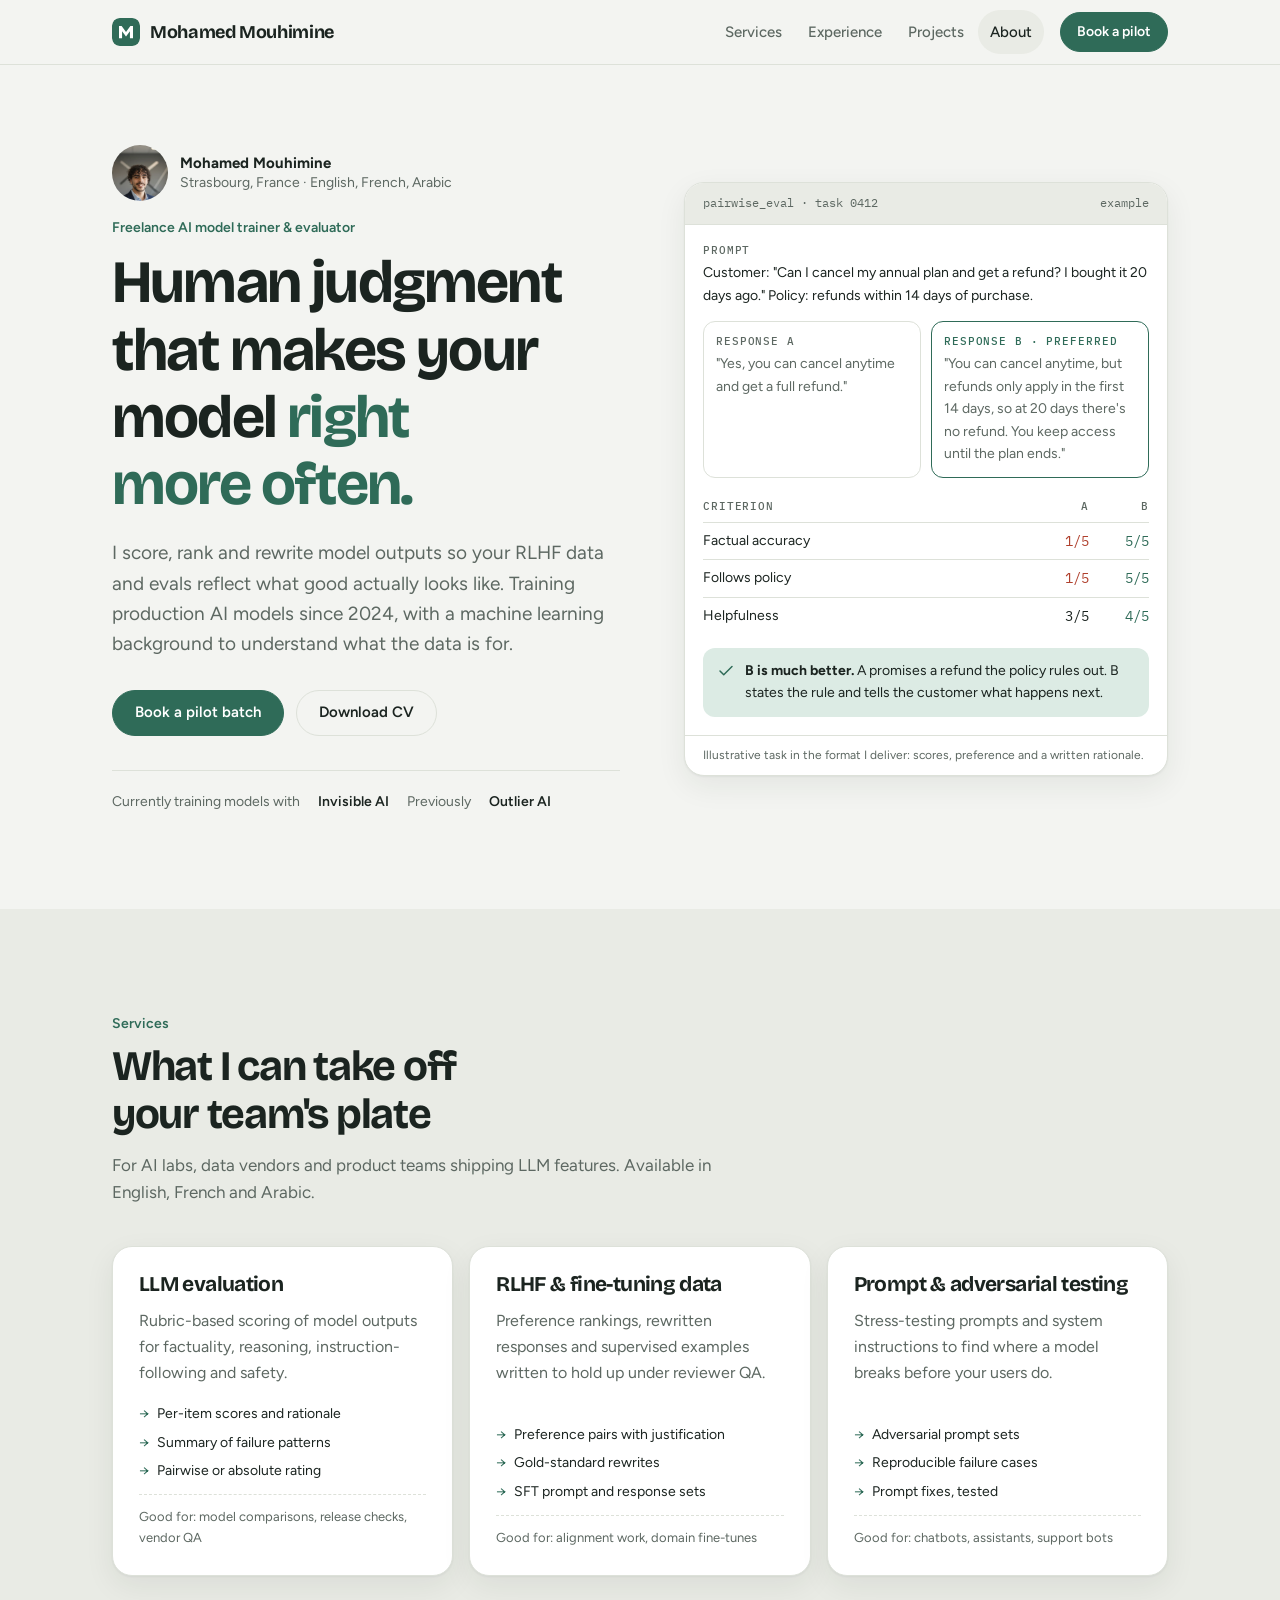
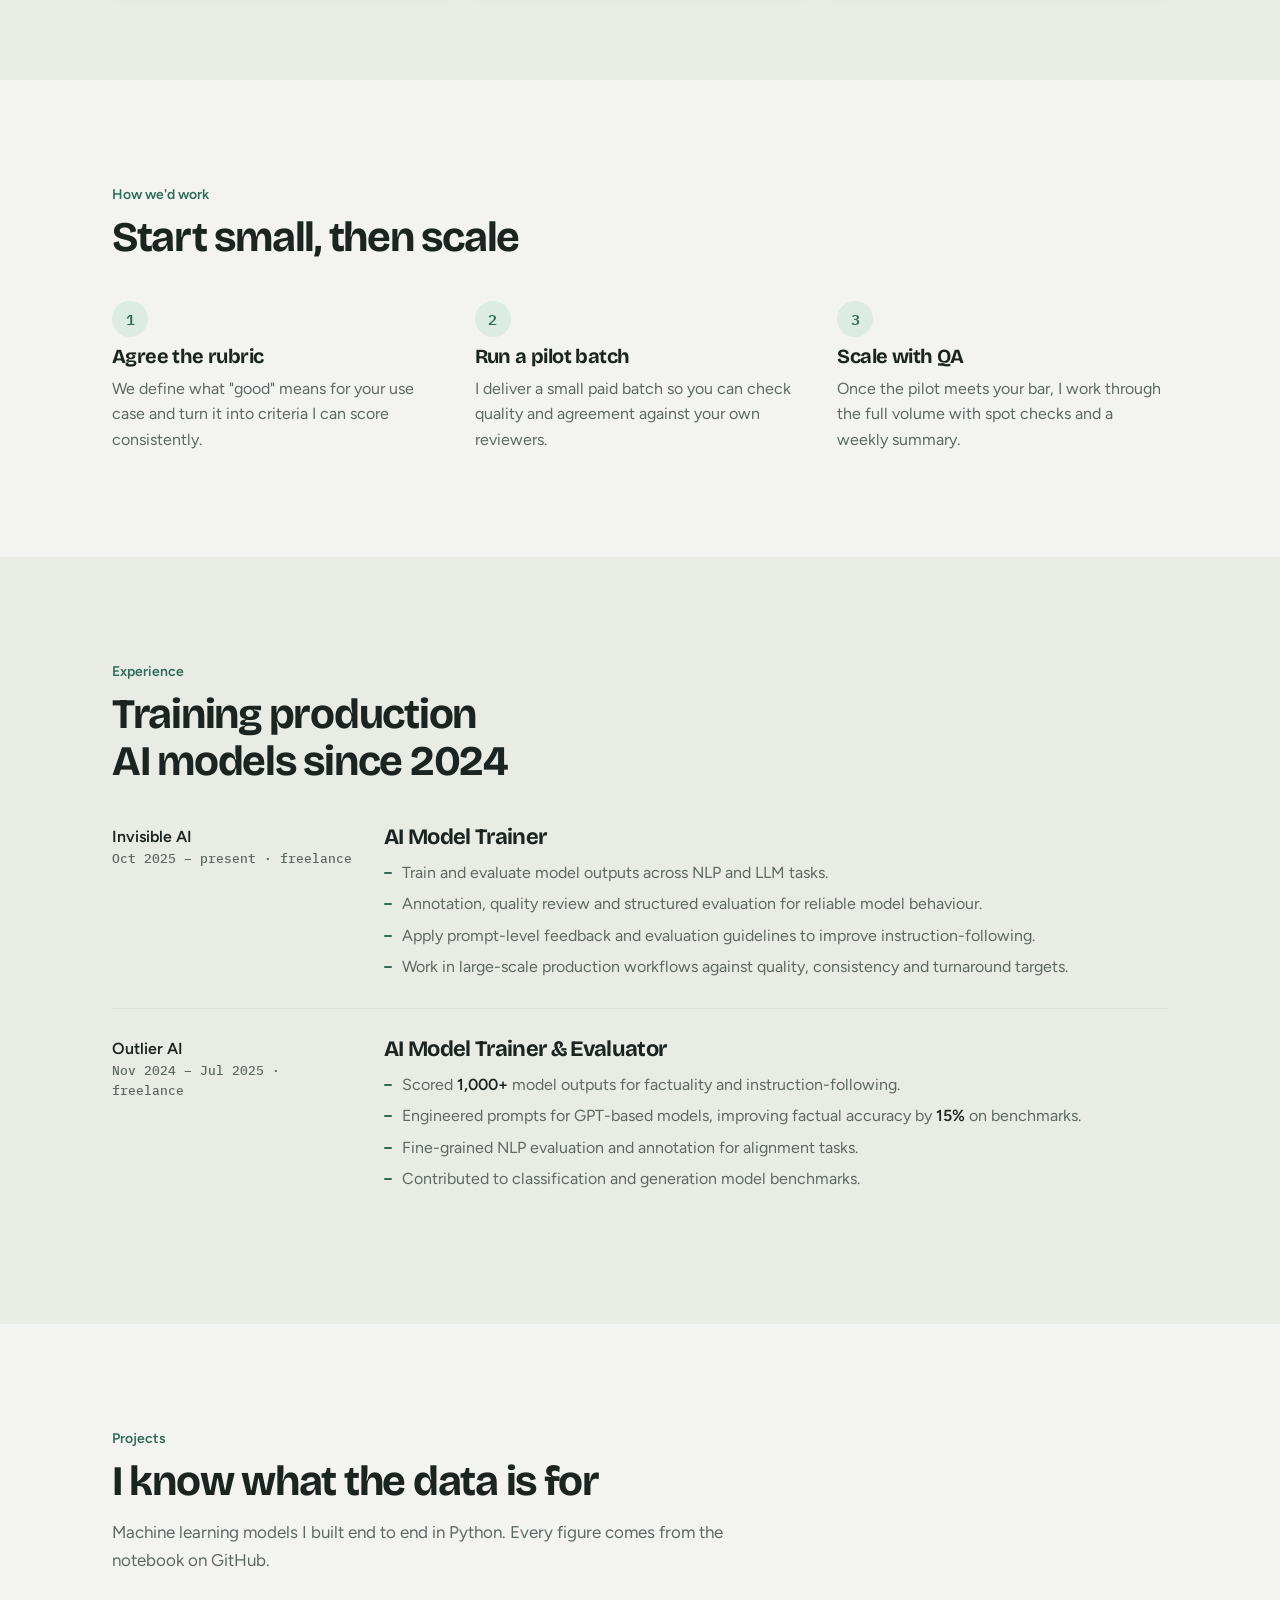
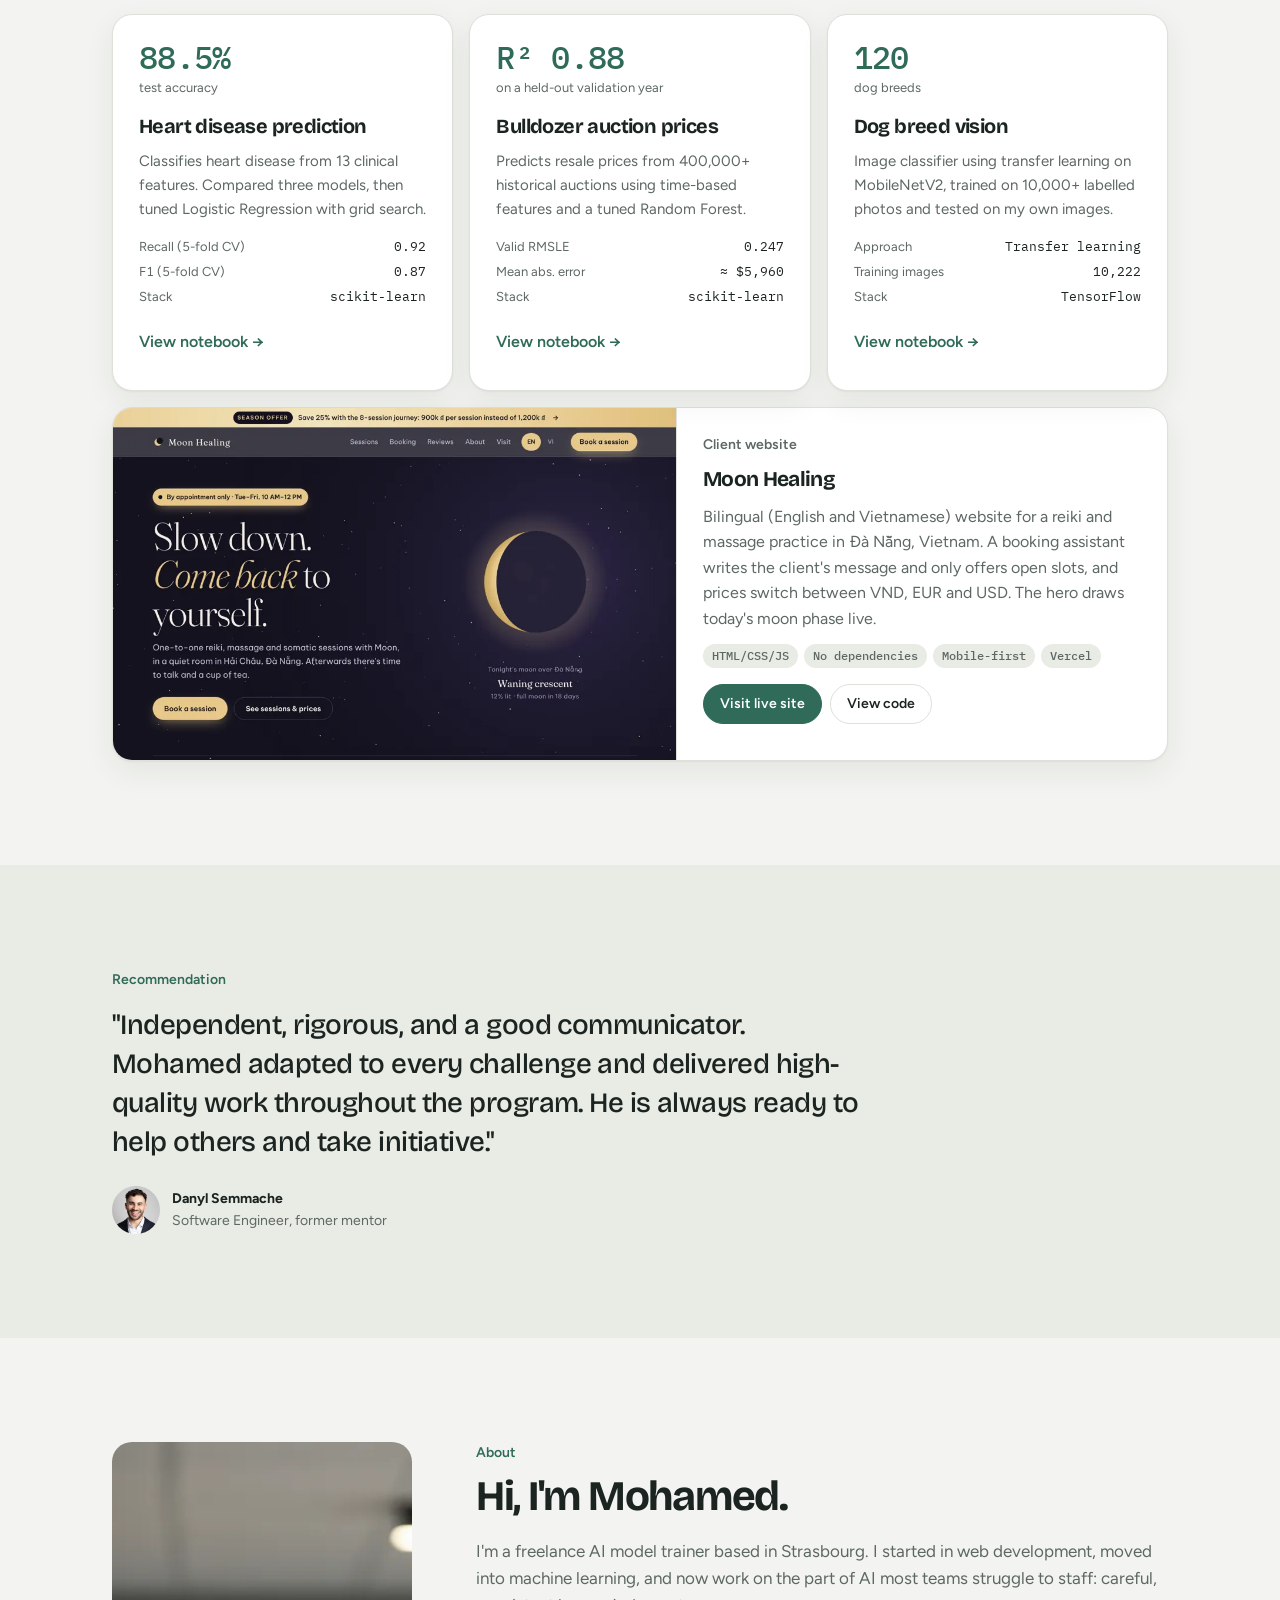
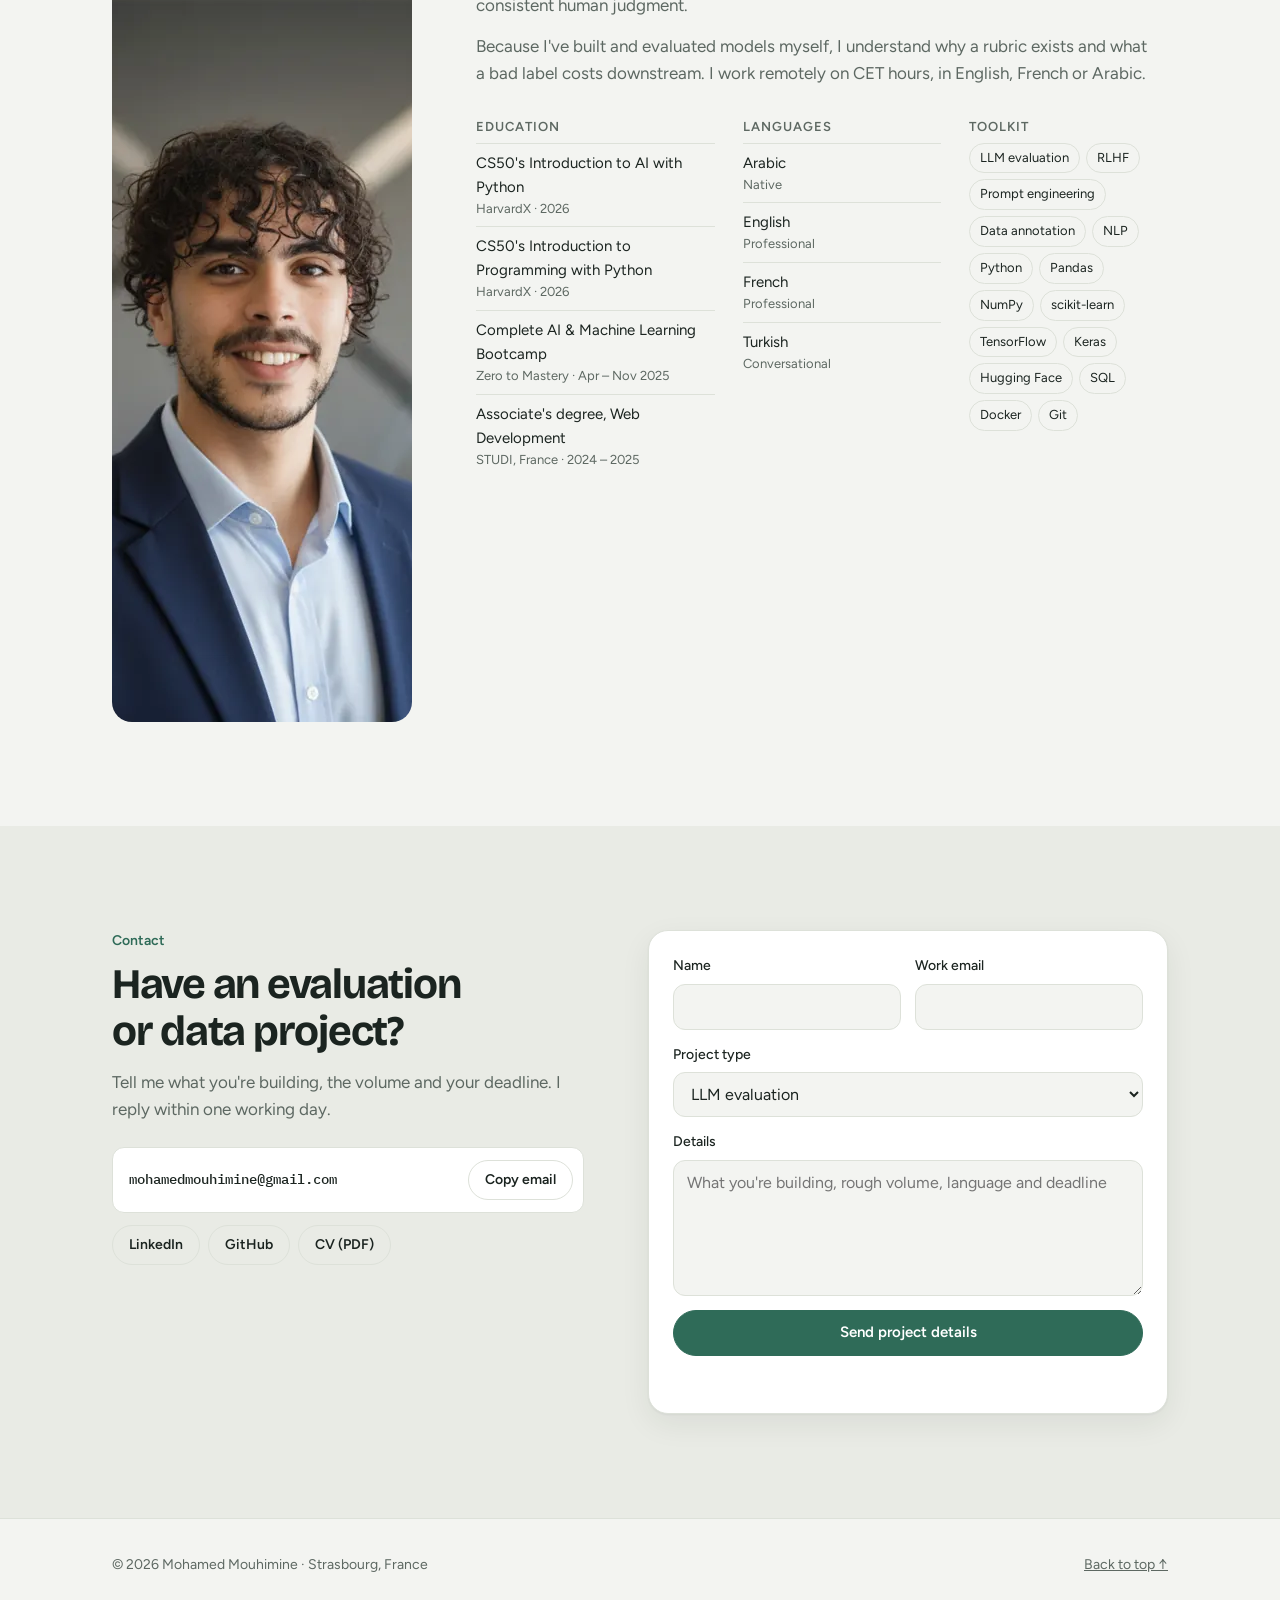
==== commit ecce45b3: "Rebuild portfolio in Studio style around freelance AI training - New positioning: AI model trainer &" ====
--- a/index.html
+++ b/index.html
@@ -2,50 +2,45 @@
 <html lang="en">
 <head>
   <meta charset="utf-8">
-  <meta name="viewport" content="width=device-width, initial-scale=1">
-  <title>Mohamed Mouhimine · AI Trainer & LLM Evaluator</title>
-  <meta name="description" content="Freelance AI trainer and LLM evaluator based in Strasbourg, France. RLHF data, model evaluation, prompt engineering and applied machine learning in English and French.">
+  <meta name="viewport" content="width=device-width, initial-scale=1, viewport-fit=cover">
+  <title>Mohamed Mouhimine · AI Model Trainer & Evaluator</title>
+  <meta name="description" content="Freelance AI model trainer and LLM evaluator in Strasbourg, France. RLHF data, LLM evaluation and prompt testing in English, French and Arabic.">
   <meta name="author" content="Mohamed Mouhimine">
   <link rel="canonical" href="https://mohamedmouhimine.com/">
-  <meta name="theme-color" content="#0b0f19" media="(prefers-color-scheme: dark)">
-  <meta name="theme-color" content="#ffffff" media="(prefers-color-scheme: light)">
-
-  <!-- Social share preview (LinkedIn, X, WhatsApp, Slack) -->
+  <meta name="theme-color" content="#f3f4f1" media="(prefers-color-scheme: light)">
+  <meta name="theme-color" content="#111714" media="(prefers-color-scheme: dark)">
+
   <meta property="og:type" content="website">
   <meta property="og:url" content="https://mohamedmouhimine.com/">
-  <meta property="og:title" content="Mohamed Mouhimine · AI Trainer & LLM Evaluator">
-  <meta property="og:description" content="RLHF data, LLM evaluation, prompt engineering and applied ML. Freelance, remote, EN/FR.">
+  <meta property="og:title" content="Mohamed Mouhimine · AI Model Trainer & Evaluator">
+  <meta property="og:description" content="LLM evaluation, RLHF data and prompt testing. Freelance, remote, in English, French and Arabic.">
   <meta property="og:image" content="https://mohamedmouhimine.com/assets/img/og.jpg">
   <meta property="og:image:width" content="1200">
   <meta property="og:image:height" content="630">
   <meta name="twitter:card" content="summary_large_image">
 
-  <link rel="icon" type="image/png" href="assets/img/favicon.png">
+  <link rel="icon" href="assets/img/favicon.svg" type="image/svg+xml">
+  <link rel="icon" href="assets/img/favicon.png" type="image/png" sizes="64x64">
   <link rel="apple-touch-icon" href="assets/img/apple-touch-icon.png">
 
   <link rel="preconnect" href="https://fonts.googleapis.com">
   <link rel="preconnect" href="https://fonts.gstatic.com" crossorigin>
-  <link href="https://fonts.googleapis.com/css2?family=Inter:wght@400;500;600;700&family=JetBrains+Mono:wght@500&display=swap" rel="stylesheet">
+  <link href="https://fonts.googleapis.com/css2?family=Bricolage+Grotesque:opsz,wght@12..96,500;12..96,700&family=Figtree:wght@400;500;600&family=IBM+Plex+Mono:wght@400;500&display=swap" rel="stylesheet">
   <link rel="stylesheet" href="assets/css/style.css">
-
-  <script>
-    // Apply saved theme before paint to avoid a flash
-    document.documentElement.classList.add('js');
-    try { var t = localStorage.getItem('theme'); if (t) document.documentElement.dataset.theme = t; } catch (e) {}
-  </script>
 
   <script type="application/ld+json">
   {
     "@context": "https://schema.org",
     "@type": "Person",
     "name": "Mohamed Mouhimine",
-    "jobTitle": "AI Trainer & LLM Evaluator",
+    "jobTitle": "AI Model Trainer & Evaluator",
     "url": "https://mohamedmouhimine.com/",
     "image": "https://mohamedmouhimine.com/assets/img/headshot.webp",
     "email": "mailto:mohamedmouhimine@gmail.com",
     "address": { "@type": "PostalAddress", "addressLocality": "Strasbourg", "addressCountry": "FR" },
+    "knowsLanguage": ["en", "fr", "ar", "tr"],
     "sameAs": ["https://www.linkedin.com/in/mohamed-mouhimine/", "https://github.com/Aksachlisimo"],
-    "knowsAbout": ["Machine Learning", "LLM Evaluation", "RLHF", "Prompt Engineering", "NLP", "Python"]
+    "knowsAbout": ["LLM evaluation", "RLHF", "Prompt engineering", "Data annotation", "Machine learning", "NLP", "Python"]
   }
   </script>
 </head>
@@ -54,302 +49,281 @@
   <a class="skip" href="#main">Skip to content</a>
 
   <header class="nav" id="top">
-    <div class="wrap nav__inner">
-      <a href="#top" class="brand" aria-label="Mohamed Mouhimine, back to top">
-        <img src="assets/img/favicon.png" alt="" width="28" height="28"><span>Mohamed Mouhimine</span>
-      </a>
+    <div class="wrap">
+      <a class="brand" href="#top"><img src="assets/img/favicon.svg" alt="" width="28" height="28"><span>Mohamed Mouhimine</span></a>
       <nav aria-label="Primary">
-        <button class="nav__toggle" aria-expanded="false" aria-controls="nav-links" aria-label="Open menu">
-          <span></span><span></span>
-        </button>
-        <ul id="nav-links" class="nav__links">
+        <ul>
           <li><a href="#services">Services</a></li>
           <li><a href="#experience">Experience</a></li>
           <li><a href="#projects">Projects</a></li>
-          <li><a href="#skills">Skills</a></li>
-          <li><a href="#contact" class="btn btn--sm">Hire me</a></li>
+          <li><a href="#about">About</a></li>
         </ul>
       </nav>
-      <button class="theme" aria-label="Toggle dark mode" title="Toggle theme">
-        <svg class="i-sun" viewBox="0 0 24 24" aria-hidden="true"><circle cx="12" cy="12" r="4"/><path d="M12 2v2M12 20v2M4.9 4.9l1.4 1.4M17.7 17.7l1.4 1.4M2 12h2M20 12h2M4.9 19.1l1.4-1.4M17.7 6.3l1.4-1.4"/></svg>
-        <svg class="i-moon" viewBox="0 0 24 24" aria-hidden="true"><path d="M21 12.8A9 9 0 1 1 11.2 3a7 7 0 0 0 9.8 9.8z"/></svg>
-      </button>
+      <a class="btn btn--sm" href="#contact">Book a pilot</a>
     </div>
   </header>
 
   <main id="main">
-
-    <!-- Hero -->
     <section class="hero">
       <div class="wrap hero__grid">
         <div class="hero__text">
-          <p class="badge"><span class="dot"></span>Available for freelance AI training &amp; evaluation work</p>
-          <h1>I make language models <span class="accent">more accurate, safer and more useful.</span></h1>
-          <p class="lead">
-            AI trainer and LLM evaluator with 2 years of hands-on work on RLHF and evaluation pipelines
-            at Invisible Technologies and Outlier, backed by a machine learning engineering foundation.
-            Based in Strasbourg, working remotely worldwide in English and French.
-          </p>
+          <div class="me">
+            <img src="assets/img/headshot.webp" width="56" height="56" alt="Mohamed Mouhimine" fetchpriority="high">
+            <span><strong>Mohamed Mouhimine</strong>Strasbourg, France · English, French, Arabic</span>
+          </div>
+          <p class="label">Freelance AI model trainer &amp; evaluator</p>
+          <h1>Human judgment that makes your model <em>right more often.</em></h1>
+          <p class="lead">I score, rank and rewrite model outputs so your RLHF data and evals reflect what good actually looks like. Training production AI models since 2024, with a machine learning background to understand what the data is for.</p>
           <div class="cta">
-            <a href="#contact" class="btn">Start a project</a>
-            <a href="assets/cv/Mohamed_Mouhimine_CV.pdf" class="btn btn--ghost" download>
-              <svg viewBox="0 0 24 24" aria-hidden="true"><path d="M12 3v12m0 0-5-5m5 5 5-5M4 21h16"/></svg>Download CV
-            </a>
-          </div>
-          <ul class="social" aria-label="Profiles">
-            <li><a href="https://www.linkedin.com/in/mohamed-mouhimine/" target="_blank" rel="noopener" aria-label="LinkedIn">
-              <svg viewBox="0 0 24 24" aria-hidden="true"><path class="fill" d="M4.98 3.5a2.5 2.5 0 1 1 0 5 2.5 2.5 0 0 1 0-5zM3 9h4v12H3zM9 9h3.8v1.7h.1c.5-1 1.8-2 3.8-2 4 0 4.8 2.6 4.8 6V21h-4v-5.6c0-1.3 0-3-1.9-3s-2.1 1.4-2.1 2.9V21H9z"/></svg></a></li>
-            <li><a href="https://github.com/Aksachlisimo" target="_blank" rel="noopener" aria-label="GitHub">
-              <svg viewBox="0 0 24 24" aria-hidden="true"><path class="fill" d="M12 .5a11.5 11.5 0 0 0-3.6 22.4c.6.1.8-.3.8-.6v-2c-3.2.7-3.9-1.5-3.9-1.5-.5-1.3-1.3-1.7-1.3-1.7-1-.7.1-.7.1-.7 1.2.1 1.8 1.2 1.8 1.2 1 1.8 2.8 1.3 3.5 1 .1-.8.4-1.3.7-1.6-2.6-.3-5.3-1.3-5.3-5.7 0-1.3.5-2.3 1.2-3.1-.1-.3-.5-1.5.1-3.1 0 0 1-.3 3.2 1.2a11 11 0 0 1 5.8 0c2.2-1.5 3.2-1.2 3.2-1.2.6 1.6.2 2.8.1 3.1.7.8 1.2 1.9 1.2 3.1 0 4.4-2.7 5.4-5.3 5.7.4.4.8 1.1.8 2.2v3.2c0 .3.2.7.8.6A11.5 11.5 0 0 0 12 .5z"/></svg></a></li>
-            <li><a href="mailto:mohamedmouhimine@gmail.com" aria-label="Email">
-              <svg viewBox="0 0 24 24" aria-hidden="true"><rect x="3" y="5" width="18" height="14" rx="2"/><path d="m3 7 9 6 9-6"/></svg></a></li>
-          </ul>
-        </div>
-        <figure class="hero__photo">
-          <img src="assets/img/headshot.webp" width="640" height="880" alt="Portrait of Mohamed Mouhimine" fetchpriority="high">
+            <a class="btn" href="#contact">Book a pilot batch</a>
+            <a class="btn btn--line" href="assets/cv/Mohamed_Mouhimine_CV.pdf" download>Download CV</a>
+          </div>
+          <p class="proof"><span>Currently training models with</span><strong>Invisible AI</strong><span>Previously</span><strong>Outlier AI</strong></p>
+        </div>
+
+        <figure class="eval" aria-label="Example of a pairwise evaluation">
+          <div class="eval__head"><span>pairwise_eval · task 0412</span><span>example</span></div>
+          <div class="eval__body">
+            <p><span class="eval__k">Prompt</span>Customer: "Can I cancel my annual plan and get a refund? I bought it 20 days ago." Policy: refunds within 14 days of purchase.</p>
+            <div class="resps">
+              <p class="resp"><span class="eval__k">Response A</span>"Yes, you can cancel anytime and get a full refund."</p>
+              <p class="resp win"><span class="eval__k">Response B · preferred</span>"You can cancel anytime, but refunds only apply in the first 14 days, so at 20 days there's no refund. You keep access until the plan ends."</p>
+            </div>
+            <table class="rubric">
+              <thead><tr><th>Criterion</th><th>A</th><th>B</th></tr></thead>
+              <tbody>
+                <tr><td>Factual accuracy</td><td class="lo">1/5</td><td class="hi">5/5</td></tr>
+                <tr><td>Follows policy</td><td class="lo">1/5</td><td class="hi">5/5</td></tr>
+                <tr><td>Helpfulness</td><td>3/5</td><td class="hi">4/5</td></tr>
+              </tbody>
+            </table>
+            <p class="verdict"><svg width="18" height="18" viewBox="0 0 24 24" fill="none" stroke="currentColor" stroke-width="2" stroke-linecap="round" stroke-linejoin="round" aria-hidden="true"><path d="M20 6 9 17l-5-5"/></svg><span><strong>B is much better.</strong> A promises a refund the policy rules out. B states the rule and tells the customer what happens next.</span></p>
+          </div>
+          <figcaption class="eval__foot">Illustrative task in the format I deliver: scores, preference and a written rationale.</figcaption>
         </figure>
       </div>
-
-      <div class="wrap">
-        <dl class="stats">
-          <div><dt>Years in AI training</dt><dd>2</dd></div>
-          <div><dt>Model outputs scored</dt><dd>1,000+</dd></div>
-          <div><dt>Working languages</dt><dd>EN · FR</dd></div>
-          <div><dt>ML projects shipped</dt><dd>3</dd></div>
-        </dl>
-      </div>
-    </section>
-
-    <!-- Services -->
-    <section id="services" class="section">
-      <div class="wrap">
-        <header class="section__head">
-          <p class="eyebrow">What I do</p>
-          <h2>Services</h2>
-          <p>For AI labs, data vendors and teams shipping LLM features who need reliable human judgment in the loop.</p>
-        </header>
-        <div class="cards cards--4">
-          <article class="card reveal">
-            <div class="card__icon"><svg viewBox="0 0 24 24" aria-hidden="true"><path d="M9 11l3 3 8-8"/><path d="M20 12v7a2 2 0 0 1-2 2H6a2 2 0 0 1-2-2V5a2 2 0 0 1 2-2h9"/></svg></div>
+    </section>
+
+    <section class="section section--tint" id="services">
+      <div class="wrap">
+        <div class="head">
+          <p class="label">Services</p>
+          <h2>What I can take off your team's plate</h2>
+          <p>For AI labs, data vendors and product teams shipping LLM features. Available in English, French and Arabic.</p>
+        </div>
+        <div class="grid3">
+          <article class="card svc">
             <h3>LLM evaluation</h3>
-            <p>Rubric-based scoring of model outputs for factuality, reasoning, instruction-following and safety. Clear written rationales your team can act on.</p>
-          </article>
-          <article class="card reveal">
-            <div class="card__icon"><svg viewBox="0 0 24 24" aria-hidden="true"><path d="M4 6h16M4 12h10M4 18h7"/><circle cx="18" cy="16" r="3"/></svg></div>
-            <h3>RLHF &amp; SFT data</h3>
-            <p>Preference ranking, response rewriting and high-quality supervised examples that hold up to reviewer QA.</p>
-          </article>
-          <article class="card reveal">
-            <div class="card__icon"><svg viewBox="0 0 24 24" aria-hidden="true"><path d="M8 9l-4 3 4 3M16 9l4 3-4 3M13 6l-2 12"/></svg></div>
-            <h3>Prompt engineering</h3>
-            <p>Designing and stress-testing prompts and system instructions, including adversarial cases that expose model weaknesses.</p>
-          </article>
-          <article class="card reveal">
-            <div class="card__icon"><svg viewBox="0 0 24 24" aria-hidden="true"><path d="M3 3v18h18"/><path d="M7 15l4-4 3 3 5-6"/></svg></div>
-            <h3>Applied ML</h3>
-            <p>Prototyping classification, regression and vision models in Python with scikit-learn and TensorFlow, from EDA to evaluation.</p>
-          </article>
-        </div>
-      </div>
-    </section>
-
-    <!-- Experience -->
-    <section id="experience" class="section section--alt">
-      <div class="wrap">
-        <header class="section__head">
-          <p class="eyebrow">Track record</p>
-          <h2>Experience &amp; education</h2>
-        </header>
-
-        <div class="timeline-grid">
-          <div>
-            <h3 class="col-title">Work</h3>
-            <ol class="timeline">
-              <li class="reveal">
-                <div class="tl__meta"><span class="tl__date">Oct 2025 – Present</span><span class="tl__org">Invisible Technologies · Freelance</span></div>
-                <h4>AI Trainer</h4>
-                <ul>
-                  <li>Train and validate LLM outputs to improve accuracy, reasoning and factuality.</li>
-                  <li>Create, review and refine datasets for supervised fine-tuning and RLHF pipelines.</li>
-                  <li>Evaluate responses across diverse domains against human-preference and safety guidelines.</li>
-                  <li>Flag systematic model weaknesses to project leads so they can target fixes.</li>
-                </ul>
-              </li>
-              <li class="reveal">
-                <div class="tl__meta"><span class="tl__date">Nov 2024 – Jul 2025</span><span class="tl__org">Outlier AI · Freelance</span></div>
-                <h4>AI Model Trainer &amp; Evaluator</h4>
-                <ul>
-                  <li>Engineered prompts for GPT-based LLMs, improving factual accuracy by 15% on internal benchmarks.</li>
-                  <li>Scored 1,000+ outputs for factuality and instruction-following.</li>
-                  <li>Performed fine-grained NLP evaluation and annotation for alignment tasks.</li>
-                  <li>Contributed to classification and generation model benchmarks.</li>
-                </ul>
-              </li>
-            </ol>
-          </div>
-
-          <div>
-            <h3 class="col-title">Education</h3>
-            <ol class="timeline">
-              <li class="reveal">
-                <div class="tl__meta"><span class="tl__date">Apr 2025 – Sep 2025</span><span class="tl__org">Zero to Mastery Academy</span></div>
-                <h4>Complete AI &amp; Machine Learning Bootcamp</h4>
-                <ul>
-                  <li>End-to-end ML workflow: EDA, cleaning, feature engineering, training, evaluation, deployment.</li>
-                  <li>Classification, regression and deep learning with scikit-learn, TensorFlow and PyTorch.</li>
-                </ul>
-              </li>
-              <li class="reveal">
-                <div class="tl__meta"><span class="tl__date">May 2024 – Jan 2025</span><span class="tl__org">STUDI, France</span></div>
-                <h4>Associate's degree, Web Development</h4>
-                <ul>
-                  <li>Responsive front-end, back-end business logic, SQL &amp; NoSQL databases, AWS deployment.</li>
-                </ul>
-              </li>
-              <li class="reveal">
-                <div class="tl__meta"><span class="tl__date">2021</span><span class="tl__org">Zero to Mastery Academy</span></div>
-                <h4>Full-Stack Web Development Bootcamp</h4>
-                <ul>
-                  <li>HTML, CSS, JavaScript, Python, SQL, APIs and deployment workflows.</li>
-                </ul>
-              </li>
-            </ol>
-          </div>
-        </div>
-      </div>
-    </section>
-
-    <!-- Projects -->
-    <section id="projects" class="section">
-      <div class="wrap">
-        <header class="section__head">
-          <p class="eyebrow">Selected work</p>
-          <h2>Projects</h2>
-          <p>End-to-end machine learning projects, each with code, data prep and evaluation on GitHub.</p>
-        </header>
-
-        <div class="cards cards--3">
-          <article class="project reveal">
-            <div class="project__metric"><span class="num">~87%</span><span class="lbl">accuracy</span></div>
-            <h3>Heart disease classification</h3>
-            <p>Predicts heart disease from patient data (Cleveland dataset). EDA, cleaning and encoding, then Logistic Regression vs Random Forest, validated with confusion matrix and classification report.</p>
-            <ul class="tags"><li>scikit-learn</li><li>Classification</li><li>Pandas</li></ul>
-            <a class="link" href="https://github.com/Aksachlisimo/heart_disease_classification_project" target="_blank" rel="noopener">View code <span aria-hidden="true">→</span></a>
-          </article>
-
-          <article class="project reveal">
-            <div class="project__metric"><span class="num">~0.25</span><span class="lbl">RMSLE</span></div>
-            <h3>Bulldozer price regression</h3>
-            <p>Predicts auction prices for used bulldozers from historical sales. Time-based feature engineering and tuned Random Forest on a large tabular time-series dataset.</p>
-            <ul class="tags"><li>scikit-learn</li><li>Regression</li><li>Feature engineering</li></ul>
-            <a class="link" href="https://github.com/Aksachlisimo/bulldozer_price_regression_project" target="_blank" rel="noopener">View code <span aria-hidden="true">→</span></a>
-          </article>
-
-          <article class="project reveal">
-            <div class="project__metric"><span class="num">120</span><span class="lbl">dog breeds</span></div>
-            <h3>Dog Vision</h3>
-            <p>Multi-class image classifier using transfer learning on a pretrained CNN. Image preprocessing pipeline, training, and real-world testing on custom photos.</p>
-            <ul class="tags"><li>TensorFlow</li><li>Transfer learning</li><li>Computer vision</li></ul>
-            <a class="link" href="https://github.com/Aksachlisimo/dog_vision_project" target="_blank" rel="noopener">View code <span aria-hidden="true">→</span></a>
-          </article>
-        </div>
-      </div>
-    </section>
-
-    <!-- Skills -->
-    <section id="skills" class="section section--alt">
-      <div class="wrap">
-        <header class="section__head">
-          <p class="eyebrow">Toolkit</p>
-          <h2>Skills</h2>
-        </header>
-        <div class="skills">
-          <div class="skill-group reveal">
-            <h3>AI training &amp; evaluation</h3>
-            <ul class="chips"><li>LLM evaluation</li><li>RLHF</li><li>SFT data</li><li>Prompt engineering</li><li>Red teaming</li><li>Data annotation</li><li>Rubric design</li></ul>
-          </div>
-          <div class="skill-group reveal">
-            <h3>Machine learning</h3>
-            <ul class="chips"><li>Supervised learning</li><li>Unsupervised learning</li><li>Deep learning</li><li>NLP</li><li>Transfer learning</li></ul>
-          </div>
-          <div class="skill-group reveal">
-            <h3>Languages &amp; libraries</h3>
-            <ul class="chips"><li>Python</li><li>Pandas</li><li>NumPy</li><li>scikit-learn</li><li>TensorFlow</li><li>PyTorch</li><li>Keras</li><li>SQL</li></ul>
-          </div>
-          <div class="skill-group reveal">
-            <h3>Tools &amp; deployment</h3>
-            <ul class="chips"><li>Git &amp; GitHub</li><li>Docker</li><li>Hugging Face Hub</li><li>Jupyter</li><li>Google Colab</li><li>CI/CD</li><li>Postman</li></ul>
-          </div>
-          <div class="skill-group reveal">
-            <h3>Web</h3>
-            <ul class="chips"><li>HTML</li><li>CSS</li><li>JavaScript</li><li>React</li><li>Node.js</li></ul>
-          </div>
-        </div>
-      </div>
-    </section>
-
-    <!-- Testimonial -->
+            <p>Rubric-based scoring of model outputs for factuality, reasoning, instruction-following and safety.</p>
+            <ul><li>Per-item scores and rationale</li><li>Summary of failure patterns</li><li>Pairwise or absolute rating</li></ul>
+            <p class="for">Good for: model comparisons, release checks, vendor QA</p>
+          </article>
+          <article class="card svc">
+            <h3>RLHF &amp; fine-tuning data</h3>
+            <p>Preference rankings, rewritten responses and supervised examples written to hold up under reviewer QA.</p>
+            <ul><li>Preference pairs with justification</li><li>Gold-standard rewrites</li><li>SFT prompt and response sets</li></ul>
+            <p class="for">Good for: alignment work, domain fine-tunes</p>
+          </article>
+          <article class="card svc">
+            <h3>Prompt &amp; adversarial testing</h3>
+            <p>Stress-testing prompts and system instructions to find where a model breaks before your users do.</p>
+            <ul><li>Adversarial prompt sets</li><li>Reproducible failure cases</li><li>Prompt fixes, tested</li></ul>
+            <p class="for">Good for: chatbots, assistants, support bots</p>
+          </article>
+        </div>
+      </div>
+    </section>
+
     <section class="section">
       <div class="wrap">
-        <figure class="quote reveal">
-          <svg class="quote__mark" viewBox="0 0 24 24" aria-hidden="true"><path class="fill" d="M10 7H6a3 3 0 0 0-3 3v4h5v-4H5.5A1.5 1.5 0 0 1 7 8.5h3zm11 0h-4a3 3 0 0 0-3 3v4h5v-4h-2.5A1.5 1.5 0 0 1 18 8.5h3z"/></svg>
-          <blockquote>
-            <p>Independent, rigorous, and a good communicator, Mohamed adapted to every challenge and delivered high-quality work throughout the program. He also has genuine human qualities that make him always ready to help others and take initiative. I recommend Mohamed.</p>
-          </blockquote>
-          <figcaption>
-            <img src="assets/img/danyl.webp" width="56" height="56" alt="" loading="lazy">
-            <span><strong>Danyl Semmache</strong>Software Engineer · former mentor</span>
-          </figcaption>
+        <div class="head">
+          <p class="label">How we'd work</p>
+          <h2>Start small, then scale</h2>
+        </div>
+        <ol class="steps">
+          <li class="step"><h3>Agree the rubric</h3><p>We define what "good" means for your use case and turn it into criteria I can score consistently.</p></li>
+          <li class="step"><h3>Run a pilot batch</h3><p>I deliver a small paid batch so you can check quality and agreement against your own reviewers.</p></li>
+          <li class="step"><h3>Scale with QA</h3><p>Once the pilot meets your bar, I work through the full volume with spot checks and a weekly summary.</p></li>
+        </ol>
+      </div>
+    </section>
+
+    <section class="section section--tint" id="experience">
+      <div class="wrap">
+        <div class="head">
+          <p class="label">Experience</p>
+          <h2>Training production AI models since 2024</h2>
+        </div>
+        <div>
+          <article class="job">
+            <p class="job__when"><strong>Invisible AI</strong>Oct 2025 – present · freelance</p>
+            <div>
+              <h3>AI Model Trainer</h3>
+              <ul>
+                <li>Train and evaluate model outputs across NLP and LLM tasks.</li>
+                <li>Annotation, quality review and structured evaluation for reliable model behaviour.</li>
+                <li>Apply prompt-level feedback and evaluation guidelines to improve instruction-following.</li>
+                <li>Work in large-scale production workflows against quality, consistency and turnaround targets.</li>
+              </ul>
+            </div>
+          </article>
+          <article class="job">
+            <p class="job__when"><strong>Outlier AI</strong>Nov 2024 – Jul 2025 · freelance</p>
+            <div>
+              <h3>AI Model Trainer &amp; Evaluator</h3>
+              <ul>
+                <li>Scored <span class="stat">1,000+</span> model outputs for factuality and instruction-following.</li>
+                <li>Engineered prompts for GPT-based models, improving factual accuracy by <span class="stat">15%</span> on benchmarks.</li>
+                <li>Fine-grained NLP evaluation and annotation for alignment tasks.</li>
+                <li>Contributed to classification and generation model benchmarks.</li>
+              </ul>
+            </div>
+          </article>
+        </div>
+      </div>
+    </section>
+
+    <section class="section" id="projects">
+      <div class="wrap">
+        <div class="head">
+          <p class="label">Projects</p>
+          <h2>I know what the data is for</h2>
+          <p>Machine learning models I built end to end in Python. Every figure comes from the notebook on GitHub.</p>
+        </div>
+        <div class="grid3">
+          <article class="card proj">
+            <p class="proj__metric">88.5%<small>test accuracy</small></p>
+            <h3>Heart disease prediction</h3>
+            <p>Classifies heart disease from 13 clinical features. Compared three models, then tuned Logistic Regression with grid search.</p>
+            <dl><dt>Recall (5-fold CV)</dt><dd>0.92</dd><dt>F1 (5-fold CV)</dt><dd>0.87</dd><dt>Stack</dt><dd>scikit-learn</dd></dl>
+            <a class="more" href="https://github.com/Aksachlisimo/heart_disease_classification_project" target="_blank" rel="noopener">View notebook →</a>
+          </article>
+          <article class="card proj">
+            <p class="proj__metric">R² 0.88<small>on a held-out validation year</small></p>
+            <h3>Bulldozer auction prices</h3>
+            <p>Predicts resale prices from 400,000+ historical auctions using time-based features and a tuned Random Forest.</p>
+            <dl><dt>Valid RMSLE</dt><dd>0.247</dd><dt>Mean abs. error</dt><dd>≈ $5,960</dd><dt>Stack</dt><dd>scikit-learn</dd></dl>
+            <a class="more" href="https://github.com/Aksachlisimo/bulldozer_price_regression_project" target="_blank" rel="noopener">View notebook →</a>
+          </article>
+          <article class="card proj">
+            <p class="proj__metric">120<small>dog breeds</small></p>
+            <h3>Dog breed vision</h3>
+            <p>Image classifier using transfer learning on MobileNetV2, trained on 10,000+ labelled photos and tested on my own images.</p>
+            <dl><dt>Approach</dt><dd>Transfer learning</dd><dt>Training images</dt><dd>10,222</dd><dt>Stack</dt><dd>TensorFlow</dd></dl>
+            <a class="more" href="https://github.com/Aksachlisimo/dog_vision_project" target="_blank" rel="noopener">View notebook →</a>
+          </article>
+        </div>
+
+        <article class="card client">
+          <img src="assets/img/moon-healing.webp" width="960" height="600" alt="Moon Healing homepage: a live moon-phase drawing beside the headline Slow down. Come back to yourself." loading="lazy">
+          <div class="client__text">
+            <p class="label">Client website</p>
+            <h3>Moon Healing</h3>
+            <p>Bilingual (English and Vietnamese) website for a reiki and massage practice in Đà Nẵng, Vietnam. A booking assistant writes the client's message and only offers open slots, and prices switch between VND, EUR and USD. The hero draws today's moon phase live.</p>
+            <ul class="tags"><li>HTML/CSS/JS</li><li>No dependencies</li><li>Mobile-first</li><li>Vercel</li></ul>
+            <div class="client__links">
+              <a class="btn btn--sm" href="https://moon-healing-zeta.vercel.app" target="_blank" rel="noopener">Visit live site</a>
+              <a class="btn btn--sm btn--line" href="https://github.com/Aksachlisimo/moon_healing" target="_blank" rel="noopener">View code</a>
+            </div>
+          </div>
+        </article>
+      </div>
+    </section>
+
+    <section class="section section--tint">
+      <div class="wrap">
+        <figure class="quote">
+          <p class="label">Recommendation</p>
+          <blockquote><p>"Independent, rigorous, and a good communicator. Mohamed adapted to every challenge and delivered high-quality work throughout the program. He is always ready to help others and take initiative."</p></blockquote>
+          <figcaption><img src="assets/img/danyl.webp" width="48" height="48" alt="" loading="lazy"><span><strong>Danyl Semmache</strong>Software Engineer, former mentor</span></figcaption>
         </figure>
       </div>
     </section>
 
-    <!-- Contact -->
-    <section id="contact" class="section section--alt">
+    <section class="section" id="about">
+      <div class="wrap about">
+        <div class="about__photo"><img src="assets/img/headshot.webp" width="640" height="880" alt="Portrait of Mohamed Mouhimine" loading="lazy"></div>
+        <div class="about__text">
+          <p class="label">About</p>
+          <h2 class="h2">Hi, I'm Mohamed.</h2>
+          <p>I'm a freelance AI model trainer based in Strasbourg. I started in web development, moved into machine learning, and now work on the part of AI most teams struggle to staff: careful, consistent human judgment.</p>
+          <p>Because I've built and evaluated models myself, I understand why a rubric exists and what a bad label costs downstream. I work remotely on CET hours, in English, French or Arabic.</p>
+          <div class="facts">
+            <div>
+              <h3>Education</h3>
+              <ul>
+                <li>CS50's Introduction to AI with Python<span>HarvardX · 2026</span></li>
+                <li>CS50's Introduction to Programming with Python<span>HarvardX · 2026</span></li>
+                <li>Complete AI &amp; Machine Learning Bootcamp<span>Zero to Mastery · Apr – Nov 2025</span></li>
+                <li>Associate's degree, Web Development<span>STUDI, France · 2024 – 2025</span></li>
+              </ul>
+            </div>
+            <div>
+              <h3>Languages</h3>
+              <ul>
+                <li>Arabic<span>Native</span></li>
+                <li>English<span>Professional</span></li>
+                <li>French<span>Professional</span></li>
+                <li>Turkish<span>Conversational</span></li>
+              </ul>
+            </div>
+            <div>
+              <h3>Toolkit</h3>
+              <ul class="chips">
+                <li>LLM evaluation</li><li>RLHF</li><li>Prompt engineering</li><li>Data annotation</li><li>NLP</li><li>Python</li><li>Pandas</li><li>NumPy</li><li>scikit-learn</li><li>TensorFlow</li><li>Keras</li><li>Hugging Face</li><li>SQL</li><li>Docker</li><li>Git</li>
+              </ul>
+            </div>
+          </div>
+        </div>
+      </div>
+    </section>
+
+    <section class="section section--tint" id="contact">
       <div class="wrap contact">
         <div class="contact__intro">
-          <p class="eyebrow">Contact</p>
-          <h2>Let's work together</h2>
-          <p>Need evaluators for an LLM project, RLHF data, or an ML prototype? Tell me about it and I'll reply within 24 hours.</p>
-          <ul class="contact__list">
-            <li><svg viewBox="0 0 24 24" aria-hidden="true"><rect x="3" y="5" width="18" height="14" rx="2"/><path d="m3 7 9 6 9-6"/></svg><a href="mailto:mohamedmouhimine@gmail.com">mohamedmouhimine@gmail.com</a></li>
-            <li><svg viewBox="0 0 24 24" aria-hidden="true"><path d="M12 21s-7-6.2-7-11a7 7 0 0 1 14 0c0 4.8-7 11-7 11z"/><circle cx="12" cy="10" r="2.5"/></svg>Strasbourg, France · Remote (CET)</li>
-            <li><svg viewBox="0 0 24 24" aria-hidden="true"><path class="fill" d="M4.98 3.5a2.5 2.5 0 1 1 0 5 2.5 2.5 0 0 1 0-5zM3 9h4v12H3zM9 9h3.8v1.7h.1c.5-1 1.8-2 3.8-2 4 0 4.8 2.6 4.8 6V21h-4v-5.6c0-1.3 0-3-1.9-3s-2.1 1.4-2.1 2.9V21H9z"/></svg><a href="https://www.linkedin.com/in/mohamed-mouhimine/" target="_blank" rel="noopener">linkedin.com/in/mohamed-mouhimine</a></li>
-          </ul>
-        </div>
-
-        <!-- FormSubmit: free, no backend. First submission sends an activation email to the address below. -->
-        <form class="form" action="https://formsubmit.co/mohamedmouhimine@gmail.com" method="POST" novalidate>
-          <input type="hidden" name="_subject" value="New portfolio enquiry">
+          <p class="label">Contact</p>
+          <h2 class="h2">Have an evaluation or data project?</h2>
+          <p>Tell me what you're building, the volume and your deadline. I reply within one working day.</p>
+          <div class="copy"><a id="email" href="mailto:mohamedmouhimine@gmail.com">mohamedmouhimine@gmail.com</a><button class="btn btn--sm btn--line" type="button" id="copy">Copy email</button></div>
+          <div class="links">
+            <a class="btn btn--sm btn--line" href="https://www.linkedin.com/in/mohamed-mouhimine/" target="_blank" rel="noopener">LinkedIn</a>
+            <a class="btn btn--sm btn--line" href="https://github.com/Aksachlisimo" target="_blank" rel="noopener">GitHub</a>
+            <a class="btn btn--sm btn--line" href="assets/cv/Mohamed_Mouhimine_CV.pdf" download>CV (PDF)</a>
+          </div>
+        </div>
+
+        <!-- FormSubmit: no backend needed. The first submission sends an activation email to this address. -->
+        <form class="form" id="form" action="https://formsubmit.co/mohamedmouhimine@gmail.com" method="POST" novalidate>
+          <input type="hidden" name="_subject" value="New project enquiry from mohamedmouhimine.com">
           <input type="hidden" name="_template" value="table">
           <input type="hidden" name="_captcha" value="false">
           <input type="text" name="_honey" class="hp" tabindex="-1" autocomplete="off" aria-hidden="true">
-          <div class="form__row">
-            <label>Name<input type="text" name="name" autocomplete="name" required></label>
-            <label>Email<input type="email" name="email" autocomplete="email" required></label>
-          </div>
-          <label>What do you need?
-            <select name="topic">
+          <div class="row">
+            <label for="f-name">Name<input id="f-name" name="name" autocomplete="name" required></label>
+            <label for="f-email">Work email<input id="f-email" name="email" type="email" autocomplete="email" required></label>
+          </div>
+          <label for="f-type">Project type
+            <select id="f-type" name="type">
               <option>LLM evaluation</option>
-              <option>RLHF / SFT data</option>
-              <option>Prompt engineering</option>
-              <option>ML project</option>
+              <option>RLHF / fine-tuning data</option>
+              <option>Prompt &amp; adversarial testing</option>
+              <option>Website</option>
               <option>Job opportunity</option>
               <option>Something else</option>
             </select>
           </label>
-          <label>Message<textarea name="message" rows="6" required></textarea></label>
-          <button type="submit" class="btn btn--full">Send message</button>
-          <p class="form__status" role="status" aria-live="polite"></p>
+          <label for="f-msg">Details<textarea id="f-msg" name="message" rows="5" placeholder="What you're building, rough volume, language and deadline" required></textarea></label>
+          <button class="btn" type="submit">Send project details</button>
+          <p class="status" id="status" role="status" aria-live="polite"></p>
         </form>
       </div>
     </section>
   </main>
 
-  <footer class="footer">
-    <div class="wrap footer__inner">
-      <p>© <span id="year">2026</span> Mohamed Mouhimine</p>
-      <p><a href="#top">Back to top ↑</a></p>
+  <footer>
+    <div class="wrap">
+      <span>© <span id="year">2026</span> Mohamed Mouhimine · Strasbourg, France</span>
+      <a href="#top">Back to top ↑</a>
     </div>
   </footer>
 
--- a/assets/css/style.css
+++ b/assets/css/style.css
@@ -1,269 +1,196 @@
-/* ==========================================================
-   Mohamed Mouhimine · portfolio
-   No framework. Light/dark tokens, mobile-first.
-   ========================================================== */
+/* Mohamed Mouhimine · portfolio
+   Studio style: sage on warm grey, Bricolage Grotesque headlines, Figtree body, IBM Plex Mono for data.
+   Light by default, dark follows the OS. */
 
 :root {
-  --bg: #ffffff;
-  --bg-alt: #f6f7fb;
-  --surface: #ffffff;
-  --text: #0f1424;
-  --muted: #566078;
-  --line: #e4e7ef;
-  --accent: #5b4cf0;
-  --accent-2: #8b7bff;
-  --accent-soft: #eeecff;
-  --ok: #16a34a;
-  --on-accent: #ffffff;
-  --shadow: 0 1px 2px rgba(15, 20, 36, .04), 0 8px 24px rgba(15, 20, 36, .06);
-  --radius: 14px;
-  --wrap: 1120px;
-  --font: "Inter", system-ui, -apple-system, "Segoe UI", Roboto, sans-serif;
-  --mono: "JetBrains Mono", ui-monospace, SFMono-Regular, Menlo, monospace;
+  --bg: #f3f4f1; --bg-2: #e9ebe5; --panel: #ffffff; --ink: #1b2420; --muted: #5d6862; --line: #dde1d9;
+  --accent: #2f6b58; --accent-ink: #ffffff; --accent-soft: #dcebe4; --good: #2f6b58; --bad: #b0412e;
+  --shadow: 0 1px 2px rgba(27, 36, 32, .05), 0 10px 30px rgba(27, 36, 32, .07);
+  --display: "Bricolage Grotesque", "Figtree", system-ui, sans-serif;
+  --body: "Figtree", system-ui, -apple-system, "Segoe UI", sans-serif;
+  --mono: "IBM Plex Mono", ui-monospace, Menlo, monospace;
+  --radius: 12px; --radius-lg: 20px;
   color-scheme: light;
 }
-
 @media (prefers-color-scheme: dark) {
-  :root:not([data-theme="light"]) {
-    --bg: #0b0f19; --bg-alt: #0f1422; --surface: #131a2b; --text: #e8ebf4; --muted: #9aa3ba;
-    --line: #232c42; --accent: #8b7bff; --accent-2: #b3a8ff; --accent-soft: #1e1b3d; --ok: #22c55e; --on-accent: #0b0f19;
-    --shadow: 0 1px 2px rgba(0, 0, 0, .3), 0 8px 24px rgba(0, 0, 0, .25);
+  :root {
+    --bg: #111714; --bg-2: #151c18; --panel: #1a221e; --ink: #e4ebe6; --muted: #9ba89f; --line: #29332e;
+    --accent: #74c2a3; --accent-ink: #0e1512; --accent-soft: #1d3128; --good: #74c2a3; --bad: #f08a78;
+    --shadow: 0 1px 2px rgba(0, 0, 0, .3), 0 10px 30px rgba(0, 0, 0, .25);
     color-scheme: dark;
   }
 }
-:root[data-theme="dark"] {
-  --bg: #0b0f19; --bg-alt: #0f1422; --surface: #131a2b; --text: #e8ebf4; --muted: #9aa3ba;
-  --line: #232c42; --accent: #8b7bff; --accent-2: #b3a8ff; --accent-soft: #1e1b3d; --ok: #22c55e; --on-accent: #0b0f19;
-  --shadow: 0 1px 2px rgba(0, 0, 0, .3), 0 8px 24px rgba(0, 0, 0, .25);
-  color-scheme: dark;
-}
 
 *, *::before, *::after { box-sizing: border-box; }
-html { scroll-behavior: smooth; scroll-padding-top: 76px; -webkit-text-size-adjust: 100%; }
-body {
-  margin: 0; background: var(--bg); color: var(--text); font-family: var(--font);
-  font-size: 16px; line-height: 1.6; -webkit-font-smoothing: antialiased; overflow-x: hidden;
-}
-img { max-width: 100%; height: auto; display: block; }
-a { color: var(--accent); text-decoration: none; }
-a:hover { text-decoration: underline; text-underline-offset: 3px; }
-h1, h2, h3, h4 { line-height: 1.2; margin: 0; letter-spacing: -.02em; }
+html { scroll-behavior: smooth; scroll-padding-top: 80px; -webkit-text-size-adjust: 100%; }
+body { margin: 0; background: var(--bg); color: var(--ink); font: 16px/1.6 var(--body); -webkit-font-smoothing: antialiased; }
+h1, h2, h3 { margin: 0; font-family: var(--display); font-weight: 700; letter-spacing: -.03em; line-height: 1.12; text-wrap: balance; }
 p { margin: 0; }
 ul, ol { margin: 0; padding: 0; list-style: none; }
-svg { width: 20px; height: 20px; fill: none; stroke: currentColor; stroke-width: 2; stroke-linecap: round; stroke-linejoin: round; flex-shrink: 0; }
-svg .fill, svg.fill { fill: currentColor; stroke: none; }
-:focus-visible { outline: 2px solid var(--accent); outline-offset: 3px; border-radius: 6px; }
-
-.wrap { max-width: var(--wrap); margin: 0 auto; padding: 0 16px; }
-@media (min-width: 640px) { .wrap { padding: 0 24px; } }
-
-.skip { position: absolute; left: -9999px; top: 8px; z-index: 100; background: var(--accent); color: #fff; padding: 8px 14px; border-radius: 8px; }
+figure, blockquote { margin: 0; }
+a { color: var(--accent); }
+img { max-width: 100%; display: block; }
+:focus-visible { outline: 2px solid var(--accent); outline-offset: 3px; border-radius: 4px; }
+.wrap { max-width: 1120px; margin: 0 auto; padding-left: max(16px, env(safe-area-inset-left, 0px)); padding-right: max(16px, env(safe-area-inset-right, 0px)); }
+@media (min-width: 700px) { .wrap { padding-left: max(32px, env(safe-area-inset-left, 0px)); padding-right: max(32px, env(safe-area-inset-right, 0px)); } }
+.label { font-size: 14px; font-weight: 600; color: var(--accent); }
+.skip { position: absolute; left: -9999px; top: 8px; z-index: 100; background: var(--accent); color: var(--accent-ink); padding: 10px 14px; border-radius: 8px; }
 .skip:focus { left: 8px; }
 
-/* ---------- Buttons ---------- */
-.btn {
-  display: inline-flex; align-items: center; justify-content: center; gap: 8px;
-  background: var(--accent); color: var(--on-accent); font: 600 15px/1 var(--font);
-  padding: 14px 22px; border-radius: 10px; border: 1px solid var(--accent);
-  cursor: pointer; transition: transform .15s, box-shadow .15s, background .15s;
-}
-.btn:hover { text-decoration: none; transform: translateY(-1px); box-shadow: 0 6px 18px color-mix(in srgb, var(--accent) 35%, transparent); }
-.btn--ghost { background: transparent; color: var(--text); border-color: var(--line); }
-.btn--ghost:hover { border-color: var(--accent); box-shadow: none; }
-.btn--sm { padding: 9px 14px; font-size: 14px; }
-.btn--full { width: 100%; }
+/* Buttons */
+.btn { display: inline-flex; align-items: center; justify-content: center; gap: 8px; min-height: 46px; padding: 0 22px; border-radius: 999px; background: var(--accent); color: var(--accent-ink); border: 1px solid var(--accent); font: 600 15px/1 var(--body); text-decoration: none; cursor: pointer; transition: filter .15s, transform .15s; }
+.btn:hover { filter: brightness(1.08); transform: translateY(-1px); }
+.btn--line { background: transparent; color: var(--ink); border-color: var(--line); }
+.btn--line:hover { border-color: var(--ink); filter: none; }
+.btn--sm { min-height: 40px; padding: 0 16px; font-size: 14px; }
 .btn[disabled] { opacity: .6; cursor: wait; transform: none; }
 
-/* ---------- Nav ---------- */
-.nav {
-  position: sticky; top: 0; z-index: 50;
-  background: color-mix(in srgb, var(--bg) 85%, transparent);
-  backdrop-filter: saturate(160%) blur(12px); -webkit-backdrop-filter: saturate(160%) blur(12px);
-  border-bottom: 1px solid transparent; transition: border-color .2s;
-}
-.nav.scrolled { border-bottom-color: var(--line); }
-.nav__inner { display: flex; align-items: center; gap: 12px; height: 64px; }
-.brand { display: flex; align-items: center; gap: 10px; color: var(--text); font-weight: 700; margin-right: auto; }
-.brand:hover { text-decoration: none; }
-.brand img { width: 28px; height: 28px; }
-.nav__links { display: flex; align-items: center; gap: 4px; }
-.nav__links a:not(.btn) { color: var(--muted); font-weight: 500; font-size: 15px; padding: 8px 12px; border-radius: 8px; }
-.nav__links a:not(.btn):hover, .nav__links a.active { color: var(--text); background: var(--bg-alt); text-decoration: none; }
-.nav__links .btn { margin-left: 8px; }
-.theme, .nav__toggle {
-  display: grid; place-items: center; width: 40px; height: 40px; border-radius: 10px;
-  border: 1px solid var(--line); background: var(--surface); color: var(--text); cursor: pointer;
-}
-.theme .i-moon { display: none; }
-:root[data-theme="dark"] .theme .i-sun { display: none; }
-:root[data-theme="dark"] .theme .i-moon { display: block; }
-@media (prefers-color-scheme: dark) {
-  :root:not([data-theme="light"]) .theme .i-sun { display: none; }
-  :root:not([data-theme="light"]) .theme .i-moon { display: block; }
-}
-.nav__toggle { display: none; flex-direction: column; justify-content: center; align-items: center; gap: 5px; }
-.nav__toggle span { display: block; width: 18px; height: 2px; background: currentColor; border-radius: 2px; transition: transform .2s; }
-.nav__toggle[aria-expanded="true"] span:first-child { transform: translateY(3.5px) rotate(45deg); }
-.nav__toggle[aria-expanded="true"] span:last-child { transform: translateY(-3.5px) rotate(-45deg); }
+/* Nav */
+body::before { content: ""; position: fixed; inset: 0 0 auto; height: env(safe-area-inset-top, 0px); z-index: 60; background: var(--bg); }
+.nav { position: sticky; top: env(safe-area-inset-top, 0px); z-index: 50; background: color-mix(in srgb, var(--bg) 88%, transparent); backdrop-filter: blur(12px); -webkit-backdrop-filter: blur(12px); border-bottom: 1px solid var(--line); }
+.nav .wrap { display: flex; align-items: center; gap: 16px; min-height: 64px; }
+.brand { display: flex; align-items: center; gap: 10px; font-family: var(--display); font-weight: 700; font-size: 18px; letter-spacing: -.02em; color: var(--ink); text-decoration: none; margin-right: auto; min-height: 44px; }
+.brand img { width: 28px; height: 28px; border-radius: 8px; }
+.nav ul { display: flex; gap: 2px; }
+.nav ul a { display: block; color: var(--muted); text-decoration: none; font-size: 15px; font-weight: 500; padding: 10px 12px; border-radius: 999px; }
+.nav ul a:hover, .nav ul a.active { color: var(--ink); background: var(--bg-2); }
+@media (max-width: 780px) { .nav ul { display: none; } .brand span { font-size: 16px; } }
 
-@media (max-width: 820px) {
-  .brand span { font-size: 15px; }
-  nav { order: 3; }
-  .nav__toggle { display: flex; }
-  .nav__links {
-    position: absolute; left: 0; right: 0; top: 64px; flex-direction: column; align-items: stretch; gap: 2px;
-    background: var(--bg); border-bottom: 1px solid var(--line); padding: 8px 16px 16px;
-    transform: translateY(-8px); opacity: 0; visibility: hidden; transition: .2s;
-  }
-  .nav__links.open { transform: none; opacity: 1; visibility: visible; }
-  .nav__links a:not(.btn) { padding: 12px; font-size: 16px; }
-  .nav__links .btn { margin: 8px 0 0; padding: 14px; width: 100%; }
-}
+/* Hero */
+.hero { padding-block: 48px 64px; }
+.hero__grid { display: grid; gap: 40px; align-items: center; }
+@media (min-width: 960px) { .hero { padding-block: 80px 96px; } .hero__grid { grid-template-columns: 1.05fr 1fr; gap: 64px; } }
+.hero__text { min-width: 0; }
+.me { display: flex; align-items: center; gap: 12px; margin-bottom: 16px; }
+.me img { width: 56px; height: 56px; border-radius: 50%; object-fit: cover; object-position: center 25%; }
+.me span { font-size: 14px; color: var(--muted); line-height: 1.35; }
+.me strong { display: block; color: var(--ink); font-size: 15px; }
+.hero h1 { font-size: clamp(36px, 6vw, 60px); margin-top: 10px; }
+.hero h1 em { font-style: normal; color: var(--accent); }
+.lead { font-size: clamp(17px, 2vw, 19px); color: var(--muted); margin-top: 20px; max-width: 54ch; }
+.cta { display: flex; flex-wrap: wrap; gap: 12px; margin-top: 30px; }
+.proof { display: flex; flex-wrap: wrap; align-items: center; gap: 6px 18px; margin-top: 34px; padding-top: 20px; border-top: 1px solid var(--line); font-size: 14px; color: var(--muted); }
+.proof strong { color: var(--ink); font-weight: 600; }
 
-/* ---------- Hero ---------- */
-.hero { padding: 40px 0 56px; position: relative; }
-.hero::before {
-  content: ""; position: absolute; inset: 0; z-index: -1; pointer-events: none;
-  background: radial-gradient(600px 300px at 15% 0%, var(--accent-soft), transparent 70%);
-}
-.hero__grid { display: grid; gap: 32px; align-items: center; }
-.badge {
-  display: inline-flex; align-items: center; gap: 8px; font-size: 13px; font-weight: 500; color: var(--muted);
-  border: 1px solid var(--line); background: var(--surface); padding: 6px 12px; border-radius: 999px; margin-bottom: 20px;
-}
-.dot { width: 8px; height: 8px; border-radius: 50%; background: var(--ok); box-shadow: 0 0 0 0 var(--ok); animation: pulse 2s infinite; }
-@keyframes pulse { 70% { box-shadow: 0 0 0 8px transparent; } 100% { box-shadow: 0 0 0 0 transparent; } }
-.hero h1 { font-size: clamp(32px, 7vw, 56px); font-weight: 700; letter-spacing: -.035em; }
-.accent { background: linear-gradient(90deg, var(--accent), var(--accent-2)); -webkit-background-clip: text; background-clip: text; color: transparent; }
-.lead { color: var(--muted); font-size: clamp(16px, 2.2vw, 18px); margin-top: 20px; max-width: 58ch; }
-.cta { display: flex; flex-wrap: wrap; gap: 12px; margin-top: 28px; }
-.social { display: flex; gap: 8px; margin-top: 24px; }
-.social a { display: grid; place-items: center; width: 42px; height: 42px; border-radius: 10px; color: var(--muted); border: 1px solid var(--line); transition: .15s; }
-.social a:hover { color: var(--accent); border-color: var(--accent); }
-.hero__photo { margin: 0; justify-self: center; width: min(100%, 340px); position: relative; }
-.hero__photo::after {
-  content: ""; position: absolute; inset: 12px -12px -12px 12px; border-radius: 22px; z-index: -1;
-  background: linear-gradient(135deg, var(--accent), var(--accent-2)); opacity: .25;
-}
-.hero__photo img { border-radius: 22px; aspect-ratio: 4 / 5; object-fit: cover; object-position: center 30%; box-shadow: var(--shadow); }
+/* Example evaluation card */
+.eval { background: var(--panel); border: 1px solid var(--line); border-radius: var(--radius-lg); box-shadow: var(--shadow); overflow: hidden; min-width: 0; font-size: 14px; }
+.eval__head { display: flex; justify-content: space-between; gap: 12px; padding: 12px 18px; border-bottom: 1px solid var(--line); background: var(--bg-2); font: 12px/1.4 var(--mono); color: var(--muted); }
+.eval__body { padding: 18px; display: grid; gap: 14px; }
+.eval__k { display: block; font: 500 11px/1.4 var(--mono); text-transform: uppercase; letter-spacing: .08em; color: var(--muted); margin-bottom: 4px; }
+.resps { display: grid; gap: 10px; }
+@media (min-width: 520px) { .resps { grid-template-columns: 1fr 1fr; } }
+.resp { border: 1px solid var(--line); border-radius: var(--radius); padding: 12px; color: var(--muted); min-width: 0; }
+.resp.win { border-color: var(--good); }
+.resp.win .eval__k { color: var(--good); }
+.rubric { width: 100%; border-collapse: collapse; font-variant-numeric: tabular-nums; }
+.rubric th, .rubric td { text-align: left; padding: 7px 0; border-top: 1px solid var(--line); font-weight: 400; }
+.rubric th:not(:first-child), .rubric td:not(:first-child) { text-align: right; font-family: var(--mono); width: 60px; }
+.rubric thead th { font: 500 11px/1.4 var(--mono); text-transform: uppercase; letter-spacing: .08em; color: var(--muted); border-top: 0; }
+.lo { color: var(--bad); } .hi { color: var(--good); }
+.verdict { display: flex; gap: 10px; align-items: flex-start; padding: 12px 14px; border-radius: var(--radius); background: var(--accent-soft); }
+.verdict svg { flex-shrink: 0; margin-top: 2px; color: var(--accent); }
+.eval__foot { padding: 10px 18px; border-top: 1px solid var(--line); font-size: 12px; color: var(--muted); }
 
-@media (min-width: 900px) {
-  .hero { padding: 72px 0 80px; }
-  .hero__grid { grid-template-columns: 1.4fr 1fr; gap: 56px; }
-  .hero__photo { justify-self: end; width: 100%; max-width: 380px; }
-}
-@media (max-width: 899px) { .hero__photo { order: -1; width: 160px; } .hero__photo::after { display: none; } .hero__photo img { border-radius: 50%; aspect-ratio: 1; } }
+/* Sections */
+.section { padding-block: 72px; }
+.section--tint { background: var(--bg-2); }
+@media (min-width: 960px) { .section { padding-block: 104px; } }
+.head { max-width: 660px; margin-bottom: 40px; }
+.head h2, .h2 { font-size: clamp(28px, 4vw, 42px); margin-top: 8px; }
+.head p:not(.label) { color: var(--muted); margin-top: 14px; font-size: 17px; }
 
-.stats {
-  display: grid; grid-template-columns: repeat(2, 1fr); gap: 1px; margin: 48px 0 0;
-  background: var(--line); border: 1px solid var(--line); border-radius: var(--radius); overflow: hidden;
-}
-.stats > div { background: var(--surface); padding: 20px; display: flex; flex-direction: column-reverse; gap: 4px; }
-.stats dt { color: var(--muted); font-size: 13px; }
-.stats dd { margin: 0; font-size: clamp(22px, 4vw, 30px); font-weight: 700; letter-spacing: -.02em; }
-@media (min-width: 720px) { .stats { grid-template-columns: repeat(4, 1fr); } }
+.grid3 { display: grid; gap: 16px; }
+@media (min-width: 860px) { .grid3 { grid-template-columns: repeat(3, 1fr); } }
+.card { background: var(--panel); border: 1px solid var(--line); border-radius: var(--radius-lg); padding: 26px; display: flex; flex-direction: column; gap: 12px; box-shadow: var(--shadow); min-width: 0; }
+.card h3 { font-size: 21px; }
+.card > p { color: var(--muted); }
+.svc ul { display: grid; gap: 6px; margin-top: auto; padding-top: 6px; font-size: 14px; }
+.svc li { display: flex; gap: 8px; }
+.svc li::before { content: "→"; color: var(--accent); }
+.svc .for { font-size: 13px; color: var(--muted); border-top: 1px dashed var(--line); padding-top: 12px; }
 
-/* ---------- Sections ---------- */
-.section { padding: 64px 0; }
-.section--alt { background: var(--bg-alt); }
-@media (min-width: 900px) { .section { padding: 96px 0; } }
-.section__head { max-width: 640px; margin-bottom: 40px; }
-.section__head h2, .contact h2 { font-size: clamp(28px, 4.5vw, 40px); font-weight: 700; }
-.section__head p:not(.eyebrow) { color: var(--muted); margin-top: 12px; font-size: 17px; }
-.eyebrow { font: 500 13px/1 var(--mono); color: var(--accent); text-transform: uppercase; letter-spacing: .08em; margin-bottom: 12px; }
+.steps { display: grid; gap: 24px; counter-reset: s; }
+@media (min-width: 860px) { .steps { grid-template-columns: repeat(3, 1fr); gap: 32px; } }
+.step { counter-increment: s; display: grid; gap: 8px; align-content: start; }
+.step::before { content: counter(s); display: grid; place-items: center; width: 36px; height: 36px; border-radius: 50%; background: var(--accent-soft); color: var(--accent); font: 600 15px/1 var(--mono); }
+.step h3 { font-size: 20px; }
+.step p { color: var(--muted); }
 
-/* ---------- Cards ---------- */
-.cards { display: grid; gap: 16px; }
-@media (min-width: 640px) { .cards--4, .cards--3 { grid-template-columns: repeat(2, 1fr); } }
-@media (min-width: 1000px) { .cards--4 { grid-template-columns: repeat(4, 1fr); } .cards--3 { grid-template-columns: repeat(3, 1fr); } }
-.card, .project {
-  background: var(--surface); border: 1px solid var(--line); border-radius: var(--radius);
-  padding: 24px; transition: border-color .2s, transform .2s, box-shadow .2s;
-}
-.card:hover, .project:hover { border-color: color-mix(in srgb, var(--accent) 50%, var(--line)); transform: translateY(-2px); box-shadow: var(--shadow); }
-.card__icon { width: 44px; height: 44px; display: grid; place-items: center; border-radius: 10px; background: var(--accent-soft); color: var(--accent); margin-bottom: 18px; }
-.card h3, .project h3 { font-size: 18px; font-weight: 600; margin-bottom: 8px; }
-.card p, .project p { color: var(--muted); font-size: 15px; }
+.job { display: grid; gap: 6px 32px; padding-block: 28px; border-top: 1px solid var(--line); }
+.job:first-child { border-top: 0; padding-top: 0; }
+@media (min-width: 860px) { .job { grid-template-columns: 240px 1fr; } }
+.job__when { font: 500 13px/1.5 var(--mono); color: var(--muted); }
+.job__when strong { display: block; font-family: var(--body); font-size: 16px; color: var(--ink); font-weight: 600; }
+.job h3 { font-size: 22px; }
+.job ul { display: grid; gap: 6px; margin-top: 10px; color: var(--muted); }
+.job li { padding-left: 18px; position: relative; }
+.job li::before { content: ""; position: absolute; left: 0; top: .75em; width: 8px; height: 2px; border-radius: 2px; background: var(--accent); }
+.stat { color: var(--ink); font-weight: 600; }
 
-.project { display: flex; flex-direction: column; }
-.project__metric { display: flex; align-items: baseline; gap: 8px; padding-bottom: 18px; margin-bottom: 18px; border-bottom: 1px dashed var(--line); }
-.project__metric .num { font: 600 34px/1 var(--mono); letter-spacing: -.03em; color: var(--accent); }
-.project__metric .lbl { color: var(--muted); font-size: 14px; }
-.tags { display: flex; flex-wrap: wrap; gap: 6px; margin: 18px 0 20px; }
-.tags li { font: 500 12px/1 var(--mono); padding: 6px 8px; border-radius: 6px; background: var(--bg-alt); color: var(--muted); border: 1px solid var(--line); }
-.link { margin-top: auto; font-weight: 600; font-size: 15px; display: inline-flex; gap: 6px; }
+.proj .proj__metric { font: 500 32px/1 var(--mono); letter-spacing: -.02em; color: var(--accent); }
+.proj .proj__metric small { display: block; font: 400 13px/1.4 var(--body); letter-spacing: 0; color: var(--muted); margin-top: 6px; }
+.proj h3 { margin-top: 6px; font-size: 20px; }
+.proj > p { font-size: 15px; }
+.proj dl { display: grid; grid-template-columns: auto 1fr; gap: 4px 12px; font-size: 13px; margin: 4px 0 0; font-variant-numeric: tabular-nums; }
+.proj dt { color: var(--muted); }
+.proj dd { margin: 0; font-family: var(--mono); text-align: right; }
+.more { margin-top: auto; font-weight: 600; text-decoration: none; display: inline-flex; align-items: center; min-height: 44px; }
+.more:hover { text-decoration: underline; }
 
-/* ---------- Timeline ---------- */
-.timeline-grid { display: grid; gap: 48px; }
-@media (min-width: 900px) { .timeline-grid { grid-template-columns: 1.15fr 1fr; gap: 56px; } }
-.col-title { font: 500 13px/1 var(--mono); text-transform: uppercase; letter-spacing: .08em; color: var(--muted); margin-bottom: 20px; }
-.timeline { position: relative; padding-left: 24px; }
-.timeline::before { content: ""; position: absolute; left: 5px; top: 8px; bottom: 8px; width: 2px; background: var(--line); }
-.timeline > li { position: relative; padding-bottom: 32px; }
-.timeline > li:last-child { padding-bottom: 0; }
-.timeline > li::before {
-  content: ""; position: absolute; left: -24px; top: 6px; width: 12px; height: 12px; border-radius: 50%;
-  background: var(--bg-alt); border: 2px solid var(--accent);
-}
-.tl__meta { display: flex; flex-wrap: wrap; gap: 4px 12px; font-size: 14px; margin-bottom: 4px; }
-.tl__date { font-family: var(--mono); font-size: 13px; color: var(--accent); }
-.tl__org { color: var(--muted); }
-.timeline h4 { font-size: 18px; font-weight: 600; margin-bottom: 10px; }
-.timeline ul li { color: var(--muted); font-size: 15px; padding-left: 16px; position: relative; margin-bottom: 6px; }
-.timeline ul li::before { content: ""; position: absolute; left: 0; top: .7em; width: 6px; height: 2px; background: var(--muted); opacity: .6; }
+.client { margin-top: 16px; display: grid; gap: 0; padding: 0; overflow: hidden; }
+@media (min-width: 860px) { .client { grid-template-columns: 1.15fr 1fr; align-items: stretch; } }
+.client img { width: 100%; height: 100%; aspect-ratio: 16 / 10; object-fit: cover; object-position: left center; border-bottom: 1px solid var(--line); }
+@media (min-width: 860px) { .client img { border-bottom: 0; border-right: 1px solid var(--line); } }
+.client__text { padding: 26px; display: flex; flex-direction: column; gap: 12px; min-width: 0; }
+.client__text > p { color: var(--muted); }
+.tags { display: flex; flex-wrap: wrap; gap: 6px; }
+.tags li { font: 500 12px/1 var(--mono); padding: 6px 9px; border-radius: 999px; background: var(--bg-2); color: var(--muted); }
+.client__links { display: flex; flex-wrap: wrap; gap: 8px; margin-top: 4px; }
 
-/* ---------- Skills ---------- */
-.skills { display: grid; gap: 16px; }
-@media (min-width: 720px) { .skills { grid-template-columns: repeat(2, 1fr); } }
-@media (min-width: 1000px) { .skills { grid-template-columns: repeat(3, 1fr); } }
-.skill-group { background: var(--surface); border: 1px solid var(--line); border-radius: var(--radius); padding: 22px; }
-.skill-group h3 { font-size: 16px; font-weight: 600; margin-bottom: 14px; }
-.chips { display: flex; flex-wrap: wrap; gap: 8px; }
-.chips li { font-size: 14px; padding: 6px 12px; border-radius: 999px; background: var(--bg-alt); border: 1px solid var(--line); }
+.quote { max-width: 760px; }
+.quote blockquote { margin-top: 14px; }
+.quote blockquote p { font-family: var(--display); font-size: clamp(21px, 2.8vw, 28px); line-height: 1.4; font-weight: 500; letter-spacing: -.02em; }
+.quote figcaption { display: flex; align-items: center; gap: 12px; margin-top: 24px; font-size: 14px; color: var(--muted); }
+.quote figcaption img { width: 48px; height: 48px; border-radius: 50%; }
+.quote figcaption strong { display: block; color: var(--ink); }
 
-/* ---------- Quote ---------- */
-.quote { margin: 0 auto; max-width: 760px; text-align: center; }
-.quote__mark { width: 40px; height: 40px; color: var(--accent); opacity: .5; margin: 0 auto 16px; }
-.quote blockquote { margin: 0; }
-.quote p { font-size: clamp(18px, 2.6vw, 22px); line-height: 1.55; font-weight: 500; letter-spacing: -.01em; }
-.quote figcaption { display: inline-flex; align-items: center; gap: 14px; margin-top: 28px; text-align: left; }
-.quote figcaption img { width: 56px; height: 56px; border-radius: 50%; object-fit: cover; }
-.quote figcaption strong { display: block; }
-.quote figcaption span { color: var(--muted); font-size: 14px; }
+.about { display: grid; gap: 40px; }
+@media (min-width: 860px) { .about { grid-template-columns: 300px 1fr; gap: 64px; } }
+.about__photo img { border-radius: var(--radius-lg); aspect-ratio: 4 / 5; object-fit: cover; width: 100%; max-width: 300px; }
+.about__text { min-width: 0; }
+.about__text .h2 { margin-bottom: 18px; }
+.about__text > p:not(.label) { color: var(--muted); font-size: 17px; max-width: 62ch; }
+.about__text > p + p { margin-top: 14px; }
+.facts { display: grid; gap: 28px; margin-top: 32px; }
+@media (min-width: 640px) { .facts { grid-template-columns: repeat(2, 1fr); } }
+@media (min-width: 1000px) { .facts { grid-template-columns: 1.2fr 1fr 1fr; } }
+.facts h3 { font: 600 13px/1 var(--body); text-transform: uppercase; letter-spacing: .08em; color: var(--muted); margin-bottom: 10px; }
+.facts li { padding-block: 7px; border-top: 1px solid var(--line); font-size: 15px; }
+.facts li span { display: block; color: var(--muted); font-size: 13px; }
+.chips { display: flex; flex-wrap: wrap; gap: 6px; }
+.chips li { border: 1px solid var(--line); border-radius: 999px; padding: 4px 10px; font-size: 13px; }
 
-/* ---------- Contact ---------- */
 .contact { display: grid; gap: 40px; }
-@media (min-width: 900px) { .contact { grid-template-columns: 1fr 1.2fr; gap: 64px; } }
-.contact__intro > p:not(.eyebrow) { color: var(--muted); margin-top: 12px; font-size: 17px; }
-.contact__list { margin-top: 28px; display: grid; gap: 14px; }
-.contact__list li { display: flex; align-items: center; gap: 12px; color: var(--muted); word-break: break-word; }
-.contact__list svg { color: var(--accent); }
-.form { display: grid; gap: 16px; background: var(--surface); border: 1px solid var(--line); border-radius: var(--radius); padding: 24px; box-shadow: var(--shadow); }
-.form__row { display: grid; gap: 16px; }
-@media (min-width: 560px) { .form__row { grid-template-columns: 1fr 1fr; } }
+@media (min-width: 860px) { .contact { grid-template-columns: 1fr 1.1fr; gap: 64px; } }
+.contact__intro { min-width: 0; }
+.contact__intro > p:not(.label) { color: var(--muted); font-size: 17px; margin-top: 14px; }
+.copy { display: flex; flex-wrap: wrap; align-items: center; gap: 8px; margin-top: 24px; padding: 10px 10px 10px 16px; border: 1px solid var(--line); border-radius: var(--radius); background: var(--panel); }
+.copy a { display: inline-flex; align-items: center; min-height: 44px; font: 500 14px/1.4 var(--mono); overflow-wrap: anywhere; margin-right: auto; color: var(--ink); text-decoration: none; }
+.links { display: flex; gap: 8px; margin-top: 12px; flex-wrap: wrap; }
+.form { display: grid; gap: 14px; background: var(--panel); border: 1px solid var(--line); border-radius: var(--radius-lg); padding: 24px; box-shadow: var(--shadow); }
+.row { display: grid; gap: 14px; }
+@media (min-width: 560px) { .row { grid-template-columns: 1fr 1fr; } }
 .form label { display: grid; gap: 6px; font-size: 14px; font-weight: 500; }
-.form input, .form textarea, .form select {
-  width: 100%; font: 16px/1.4 var(--font); color: var(--text); background: var(--bg);
-  border: 1px solid var(--line); border-radius: 10px; padding: 12px 14px; transition: border-color .15s, box-shadow .15s;
-}
-.form textarea { resize: vertical; min-height: 140px; }
-.form input:focus, .form textarea:focus, .form select:focus { outline: none; border-color: var(--accent); box-shadow: 0 0 0 3px var(--accent-soft); }
-.form .invalid { border-color: #e5484d; }
+.form input, .form select, .form textarea { font: 16px/1.4 var(--body); color: var(--ink); background: var(--bg); border: 1px solid var(--line); border-radius: var(--radius); padding: 11px 13px; width: 100%; }
+.form textarea { resize: vertical; min-height: 130px; }
+.form input:focus, .form select:focus, .form textarea:focus { outline: none; border-color: var(--accent); box-shadow: 0 0 0 3px var(--accent-soft); }
+.form .invalid { border-color: var(--bad); }
 .hp { position: absolute; left: -9999px; }
-.form__status { font-size: 14px; min-height: 1.4em; text-align: center; }
-.form__status.ok { color: var(--ok); }
-.form__status.err { color: #e5484d; }
+.status { font-size: 14px; min-height: 1.4em; }
+.status.ok { color: var(--good); } .status.err { color: var(--bad); }
 
-/* ---------- Footer ---------- */
-.footer { border-top: 1px solid var(--line); padding: 28px 0; color: var(--muted); font-size: 14px; }
-.footer__inner { display: flex; flex-wrap: wrap; gap: 8px; justify-content: space-between; }
-.footer a { color: var(--muted); }
+footer { border-top: 1px solid var(--line); padding-block: 24px; color: var(--muted); font-size: 14px; }
+footer .wrap { display: flex; flex-wrap: wrap; justify-content: space-between; align-items: center; gap: 8px; }
+footer a { color: var(--muted); display: inline-flex; align-items: center; min-height: 44px; }
 
-/* ---------- Reveal on scroll ---------- */
-.js .reveal { opacity: 0; transform: translateY(14px); transition: opacity .5s ease, transform .5s ease; }
-.js .reveal.in { opacity: 1; transform: none; }
-@media (prefers-reduced-motion: reduce) {
-  html { scroll-behavior: auto; }
-  .js .reveal { opacity: 1; transform: none; transition: none; }
-  .dot { animation: none; }
-}
+@media (prefers-reduced-motion: reduce) { html { scroll-behavior: auto; } .btn { transition: none; } }
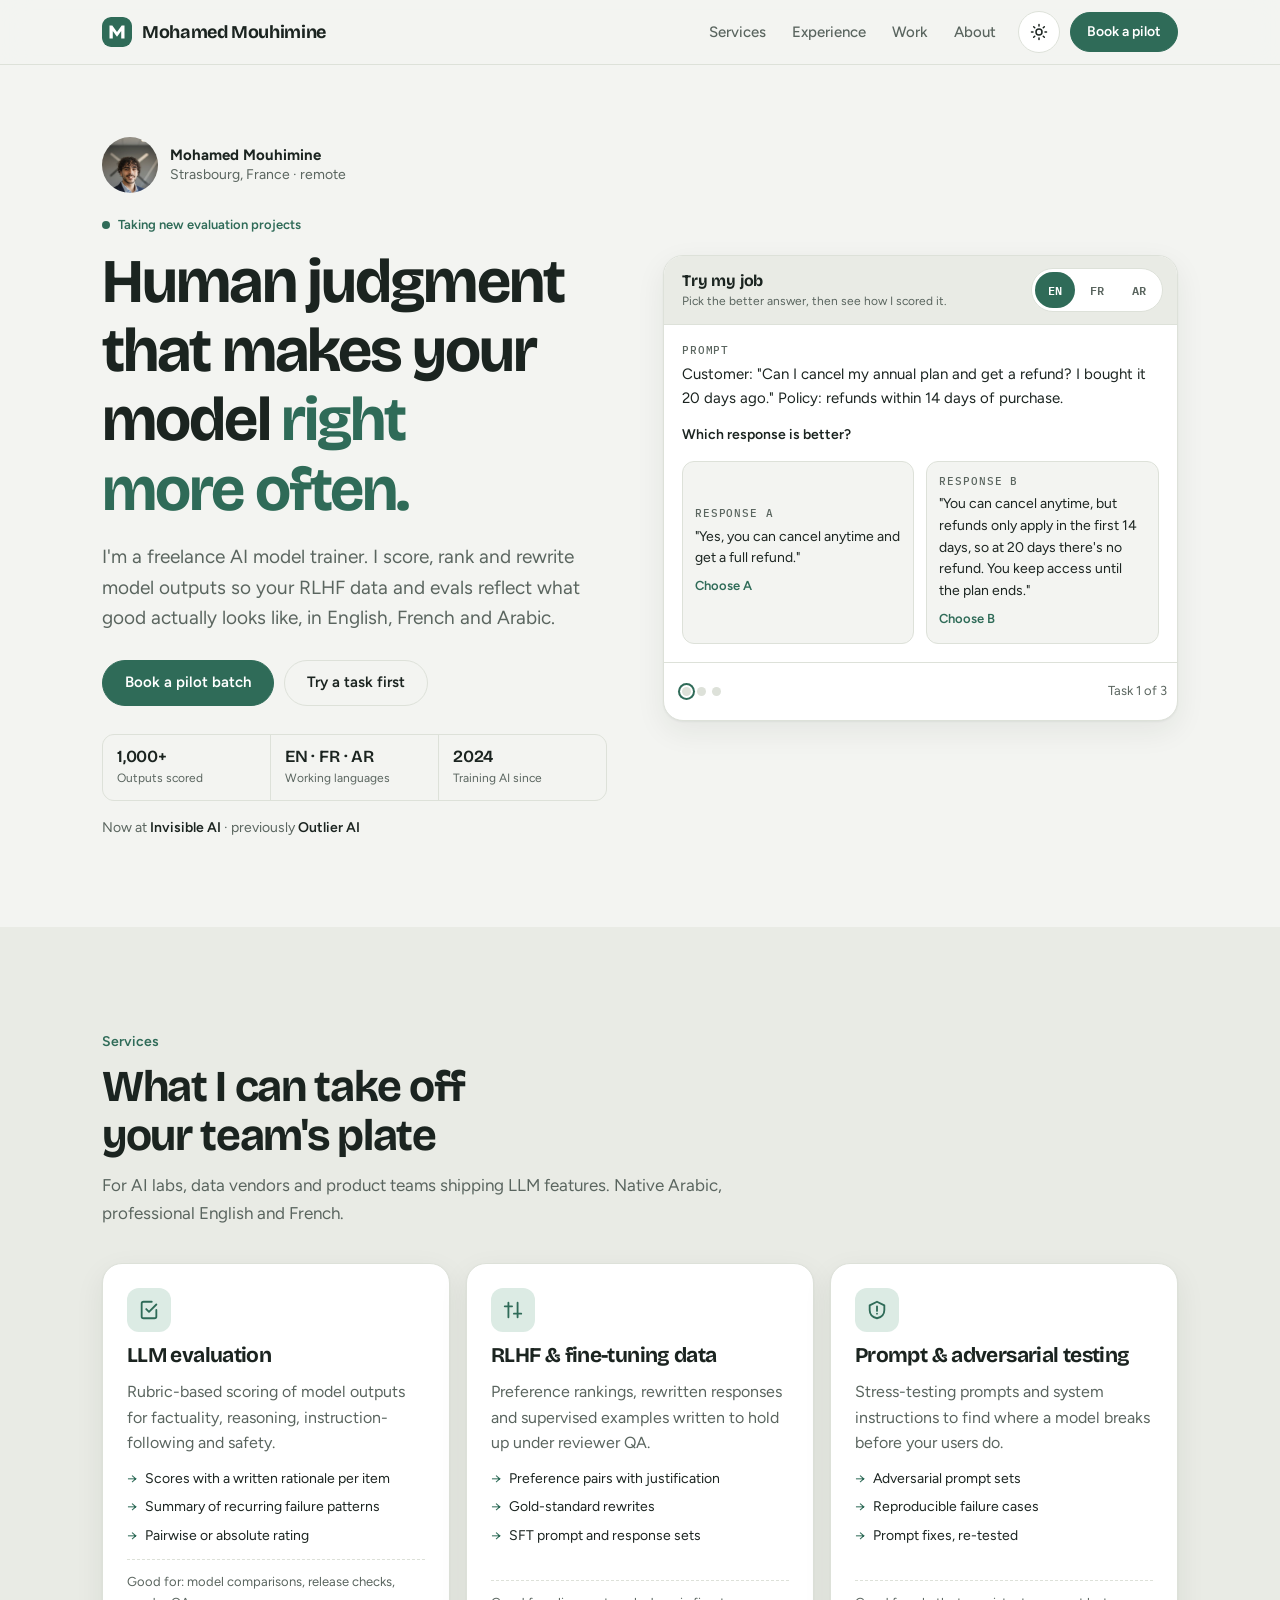
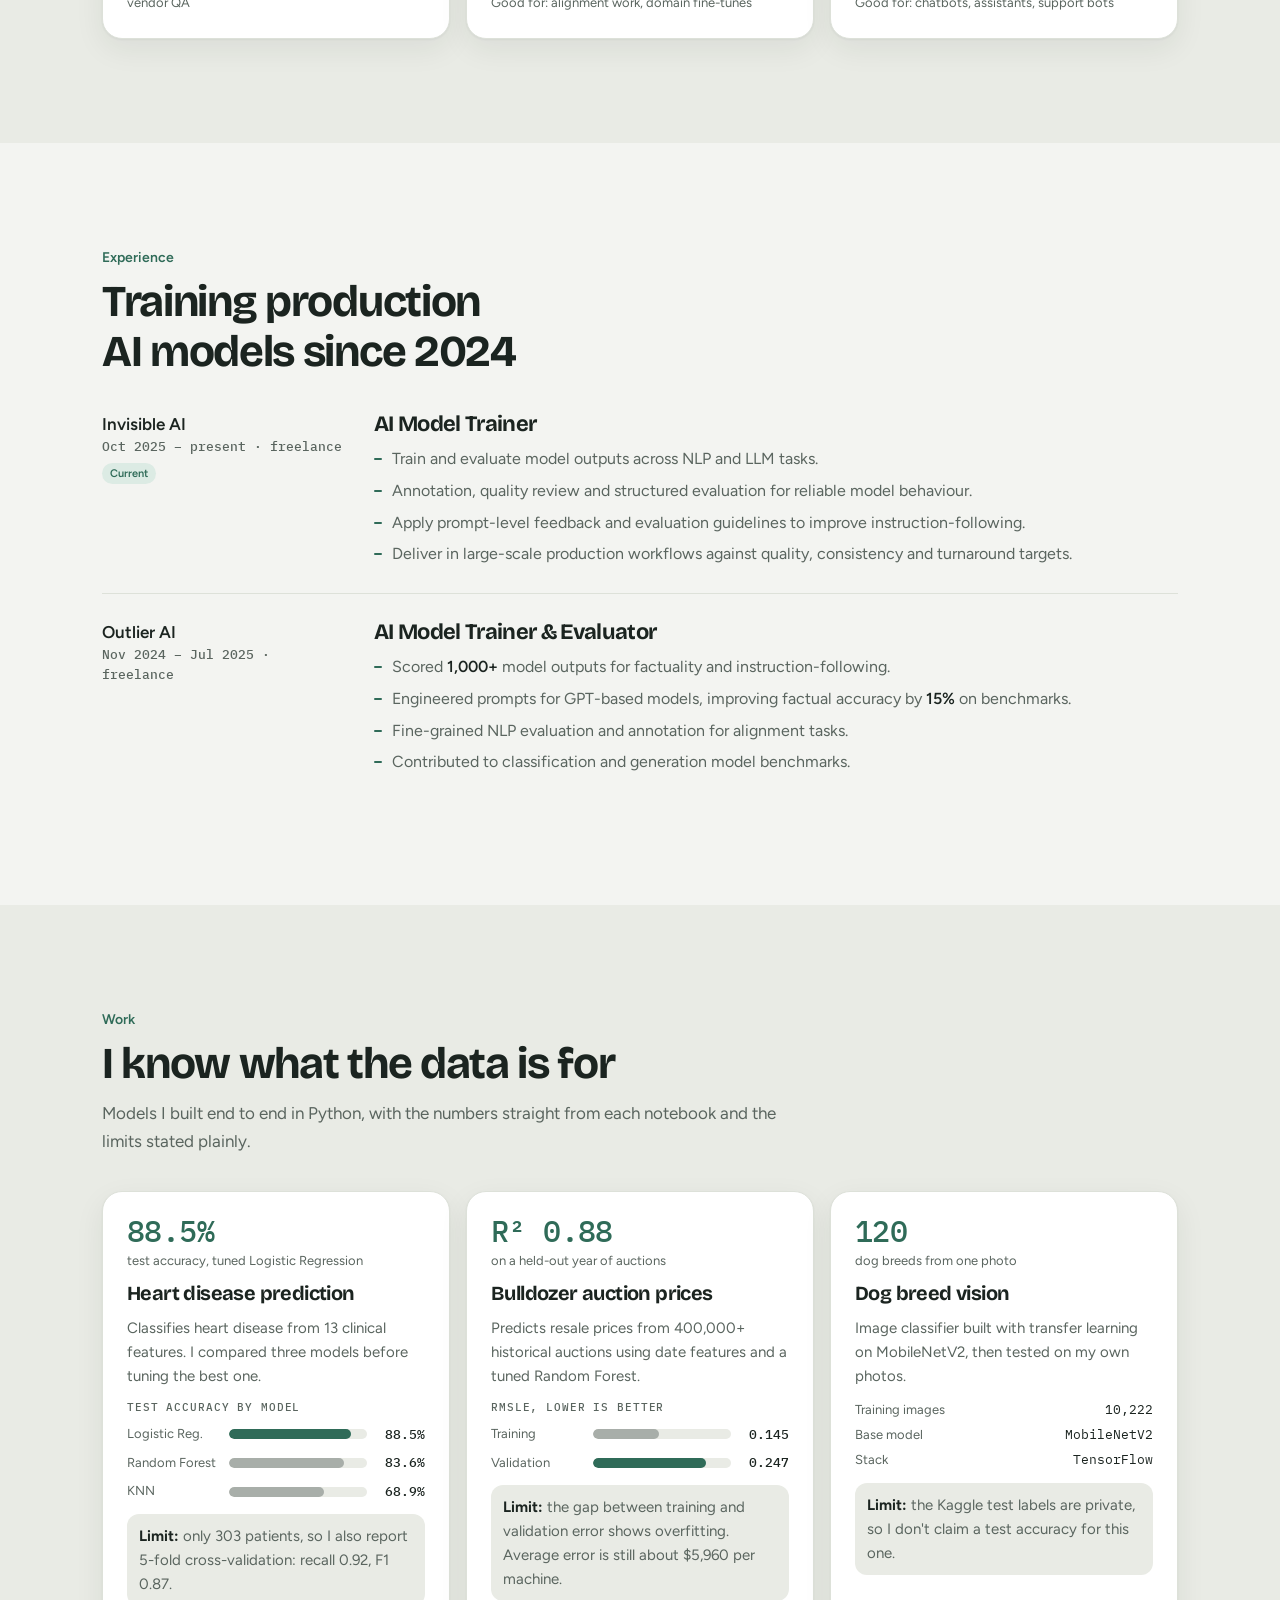
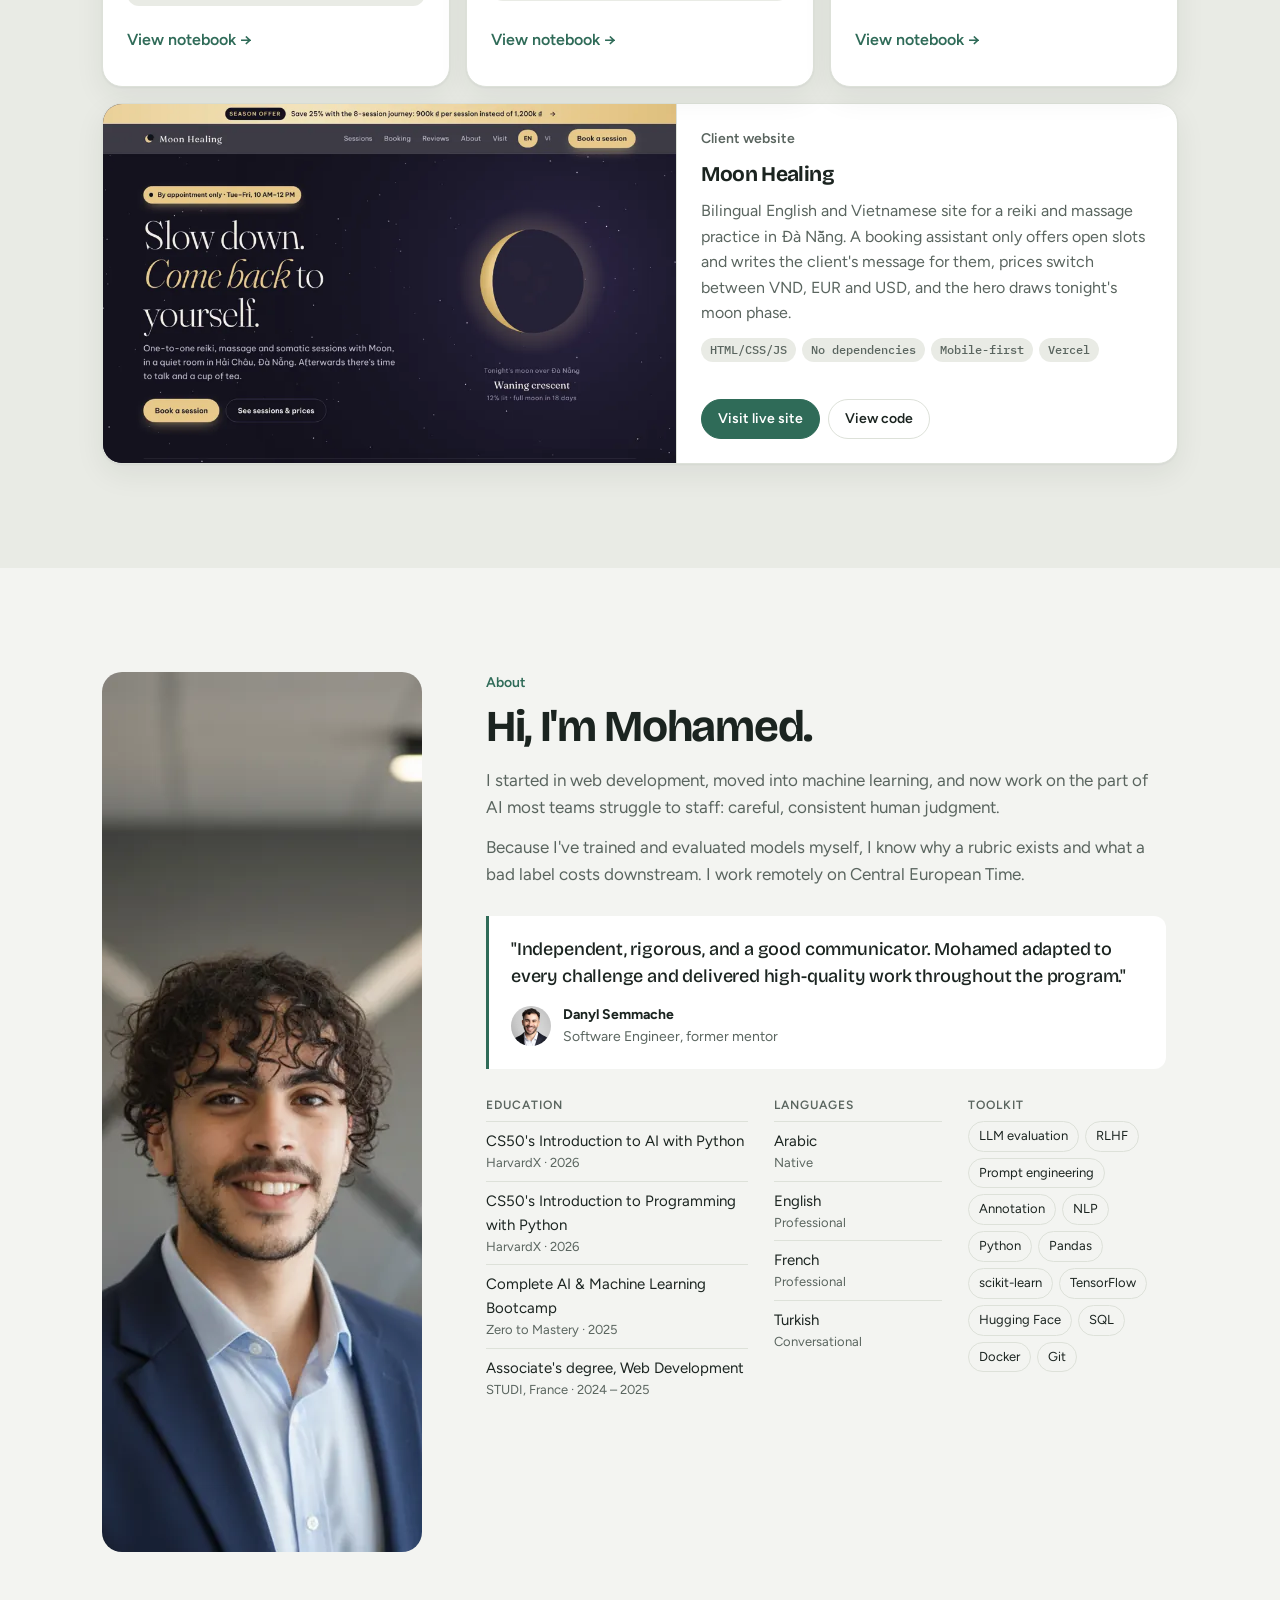
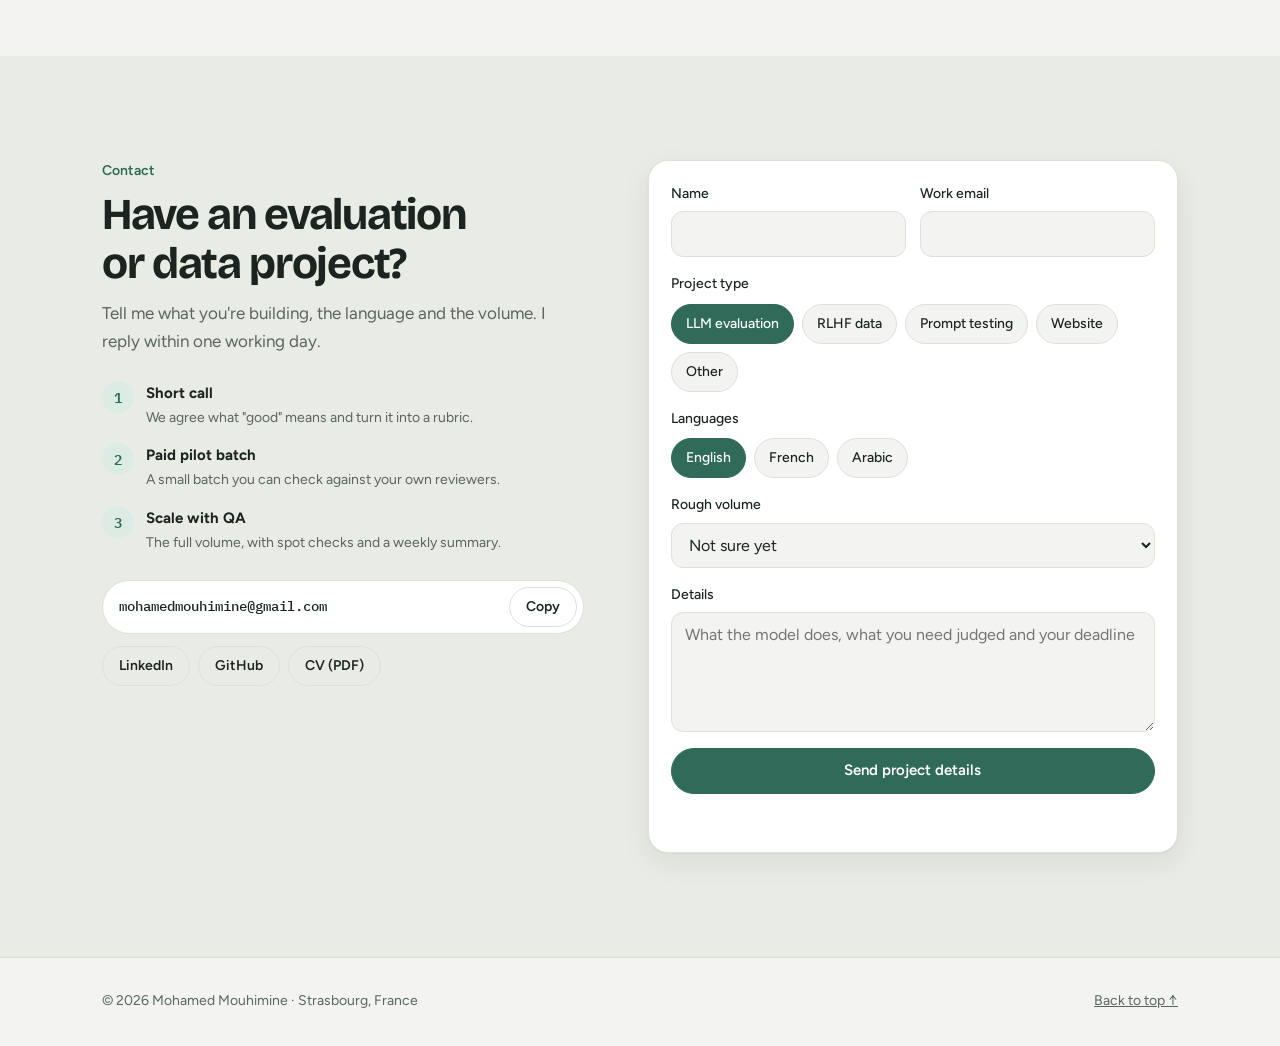
==== commit 44c3b6fb: "Make portfolio interactive and phone-first - Hero demo: visitors judge EN/FR/AR model outputs and se" ====
--- a/index.html
+++ b/index.html
@@ -4,7 +4,7 @@
   <meta charset="utf-8">
   <meta name="viewport" content="width=device-width, initial-scale=1, viewport-fit=cover">
   <title>Mohamed Mouhimine · AI Model Trainer & Evaluator</title>
-  <meta name="description" content="Freelance AI model trainer and LLM evaluator in Strasbourg, France. RLHF data, LLM evaluation and prompt testing in English, French and Arabic.">
+  <meta name="description" content="Freelance AI model trainer and LLM evaluator in Strasbourg, France. LLM evaluation, RLHF data and prompt testing in English, French and Arabic.">
   <meta name="author" content="Mohamed Mouhimine">
   <link rel="canonical" href="https://mohamedmouhimine.com/">
   <meta name="theme-color" content="#f3f4f1" media="(prefers-color-scheme: light)">
@@ -13,7 +13,7 @@
   <meta property="og:type" content="website">
   <meta property="og:url" content="https://mohamedmouhimine.com/">
   <meta property="og:title" content="Mohamed Mouhimine · AI Model Trainer & Evaluator">
-  <meta property="og:description" content="LLM evaluation, RLHF data and prompt testing. Freelance, remote, in English, French and Arabic.">
+  <meta property="og:description" content="LLM evaluation, RLHF data and prompt testing in English, French and Arabic. Try a real evaluation task on the page.">
   <meta property="og:image" content="https://mohamedmouhimine.com/assets/img/og.jpg">
   <meta property="og:image:width" content="1200">
   <meta property="og:image:height" content="630">
@@ -22,11 +22,16 @@
   <link rel="icon" href="assets/img/favicon.svg" type="image/svg+xml">
   <link rel="icon" href="assets/img/favicon.png" type="image/png" sizes="64x64">
   <link rel="apple-touch-icon" href="assets/img/apple-touch-icon.png">
+  <link rel="manifest" href="site.webmanifest">
 
   <link rel="preconnect" href="https://fonts.googleapis.com">
   <link rel="preconnect" href="https://fonts.gstatic.com" crossorigin>
-  <link href="https://fonts.googleapis.com/css2?family=Bricolage+Grotesque:opsz,wght@12..96,500;12..96,700&family=Figtree:wght@400;500;600&family=IBM+Plex+Mono:wght@400;500&display=swap" rel="stylesheet">
+  <link href="https://fonts.googleapis.com/css2?family=Bricolage+Grotesque:opsz,wght@12..96,500;12..96,700&family=Figtree:wght@400;500;600&family=IBM+Plex+Mono:wght@400;500&family=Noto+Sans+Arabic:wght@400;600&display=swap" rel="stylesheet">
   <link rel="stylesheet" href="assets/css/style.css">
+  <script>
+    document.documentElement.classList.add('js');
+    try { var t = localStorage.getItem('theme'); if (t) document.documentElement.dataset.theme = t; } catch (e) {}
+  </script>
 
   <script type="application/ld+json">
   {
@@ -38,7 +43,7 @@
     "image": "https://mohamedmouhimine.com/assets/img/headshot.webp",
     "email": "mailto:mohamedmouhimine@gmail.com",
     "address": { "@type": "PostalAddress", "addressLocality": "Strasbourg", "addressCountry": "FR" },
-    "knowsLanguage": ["en", "fr", "ar", "tr"],
+    "knowsLanguage": ["ar", "en", "fr", "tr"],
     "sameAs": ["https://www.linkedin.com/in/mohamed-mouhimine/", "https://github.com/Aksachlisimo"],
     "knowsAbout": ["LLM evaluation", "RLHF", "Prompt engineering", "Data annotation", "Machine learning", "NLP", "Python"]
   }
@@ -48,107 +53,120 @@
 <body>
   <a class="skip" href="#main">Skip to content</a>
 
-  <header class="nav" id="top">
+  <header class="top">
     <div class="wrap">
-      <a class="brand" href="#top"><img src="assets/img/favicon.svg" alt="" width="28" height="28"><span>Mohamed Mouhimine</span></a>
+      <a class="brand" href="#home"><img src="assets/img/favicon.svg" alt="" width="30" height="30"><span>Mohamed Mouhimine</span></a>
       <nav aria-label="Primary">
         <ul>
           <li><a href="#services">Services</a></li>
           <li><a href="#experience">Experience</a></li>
-          <li><a href="#projects">Projects</a></li>
+          <li><a href="#work">Work</a></li>
           <li><a href="#about">About</a></li>
         </ul>
       </nav>
+      <button class="icon-btn" id="theme" type="button" aria-label="Switch light or dark theme">
+        <svg class="i i-sun" viewBox="0 0 24 24" aria-hidden="true"><circle cx="12" cy="12" r="4"/><path d="M12 2v2M12 20v2M4.9 4.9l1.4 1.4M17.7 17.7l1.4 1.4M2 12h2M20 12h2M4.9 19.1l1.4-1.4M17.7 6.3l1.4-1.4"/></svg>
+        <svg class="i i-moon" viewBox="0 0 24 24" aria-hidden="true"><path d="M21 12.8A9 9 0 1 1 11.2 3a7 7 0 0 0 9.8 9.8z"/></svg>
+      </button>
       <a class="btn btn--sm" href="#contact">Book a pilot</a>
     </div>
   </header>
 
   <main id="main">
-    <section class="hero">
+    <!-- Hero -->
+    <section class="hero" id="home">
       <div class="wrap hero__grid">
         <div class="hero__text">
           <div class="me">
             <img src="assets/img/headshot.webp" width="56" height="56" alt="Mohamed Mouhimine" fetchpriority="high">
-            <span><strong>Mohamed Mouhimine</strong>Strasbourg, France · English, French, Arabic</span>
-          </div>
-          <p class="label">Freelance AI model trainer &amp; evaluator</p>
+            <span><strong>Mohamed Mouhimine</strong>Strasbourg, France · remote</span>
+          </div>
+          <p class="avail">Taking new evaluation projects</p>
           <h1>Human judgment that makes your model <em>right more often.</em></h1>
-          <p class="lead">I score, rank and rewrite model outputs so your RLHF data and evals reflect what good actually looks like. Training production AI models since 2024, with a machine learning background to understand what the data is for.</p>
+          <p class="lead">I'm a freelance AI model trainer. I score, rank and rewrite model outputs so your RLHF data and evals reflect what good actually looks like, in English, French and Arabic.</p>
           <div class="cta">
             <a class="btn" href="#contact">Book a pilot batch</a>
-            <a class="btn btn--line" href="assets/cv/Mohamed_Mouhimine_CV.pdf" download>Download CV</a>
-          </div>
-          <p class="proof"><span>Currently training models with</span><strong>Invisible AI</strong><span>Previously</span><strong>Outlier AI</strong></p>
-        </div>
-
-        <figure class="eval" aria-label="Example of a pairwise evaluation">
-          <div class="eval__head"><span>pairwise_eval · task 0412</span><span>example</span></div>
-          <div class="eval__body">
-            <p><span class="eval__k">Prompt</span>Customer: "Can I cancel my annual plan and get a refund? I bought it 20 days ago." Policy: refunds within 14 days of purchase.</p>
+            <a class="btn btn--line" href="#judge">Try a task first</a>
+          </div>
+          <dl class="facts-row">
+            <div><dt>Outputs scored</dt><dd>1,000+</dd></div>
+            <div><dt>Working languages</dt><dd>EN · FR · AR</dd></div>
+            <div><dt>Training AI since</dt><dd>2024</dd></div>
+          </dl>
+          <p class="proof">Now at <strong>Invisible AI</strong> · previously <strong>Outlier AI</strong></p>
+        </div>
+
+        <!-- Playable evaluation task. Tasks live in assets/js/main.js; the English one is pre-rendered. -->
+        <section class="judge" id="judge" aria-labelledby="judge-title">
+          <div class="judge__top">
+            <h2 class="judge__title" id="judge-title">Try my job<small>Pick the better answer, then see how I scored it.</small></h2>
+            <div class="langs" role="group" aria-label="Task language">
+              <button type="button" data-lang="en" aria-pressed="true">EN</button>
+              <button type="button" data-lang="fr" aria-pressed="false">FR</button>
+              <button type="button" data-lang="ar" aria-pressed="false">AR</button>
+            </div>
+          </div>
+          <div class="judge__body">
+            <p class="prompt" id="j-prompt"><span class="k">Prompt</span><span id="j-prompt-text">Customer: "Can I cancel my annual plan and get a refund? I bought it 20 days ago." Policy: refunds within 14 days of purchase.</span></p>
+            <p class="ask" id="j-ask">Which response is better?</p>
             <div class="resps">
-              <p class="resp"><span class="eval__k">Response A</span>"Yes, you can cancel anytime and get a full refund."</p>
-              <p class="resp win"><span class="eval__k">Response B · preferred</span>"You can cancel anytime, but refunds only apply in the first 14 days, so at 20 days there's no refund. You keep access until the plan ends."</p>
-            </div>
-            <table class="rubric">
-              <thead><tr><th>Criterion</th><th>A</th><th>B</th></tr></thead>
-              <tbody>
-                <tr><td>Factual accuracy</td><td class="lo">1/5</td><td class="hi">5/5</td></tr>
-                <tr><td>Follows policy</td><td class="lo">1/5</td><td class="hi">5/5</td></tr>
-                <tr><td>Helpfulness</td><td>3/5</td><td class="hi">4/5</td></tr>
-              </tbody>
-            </table>
-            <p class="verdict"><svg width="18" height="18" viewBox="0 0 24 24" fill="none" stroke="currentColor" stroke-width="2" stroke-linecap="round" stroke-linejoin="round" aria-hidden="true"><path d="M20 6 9 17l-5-5"/></svg><span><strong>B is much better.</strong> A promises a refund the policy rules out. B states the rule and tells the customer what happens next.</span></p>
-          </div>
-          <figcaption class="eval__foot">Illustrative task in the format I deliver: scores, preference and a written rationale.</figcaption>
-        </figure>
-      </div>
-    </section>
-
+              <button class="resp" type="button" data-pick="A" id="j-a"><span class="badge">My pick</span><span class="k">Response A</span><span class="txt">"Yes, you can cancel anytime and get a full refund."</span><span class="tap">Choose A</span></button>
+              <button class="resp" type="button" data-pick="B" id="j-b"><span class="badge">My pick</span><span class="k">Response B</span><span class="txt">"You can cancel anytime, but refunds only apply in the first 14 days, so at 20 days there's no refund. You keep access until the plan ends."</span><span class="tap">Choose B</span></button>
+            </div>
+            <div class="result" aria-live="polite">
+              <p class="agree" id="j-agree"></p>
+              <table class="rubric">
+                <thead><tr><th>Criterion</th><th>A</th><th>B</th></tr></thead>
+                <tbody id="j-rubric"></tbody>
+              </table>
+              <p class="why" id="j-why"></p>
+            </div>
+          </div>
+          <div class="judge__foot">
+            <div class="dots" aria-hidden="true"><i class="cur"></i><i></i><i></i></div>
+            <span class="foot__msg" id="j-msg">Task 1 of 3</span>
+            <button class="btn btn--sm" type="button" id="j-next" hidden>Next task →</button>
+          </div>
+        </section>
+      </div>
+    </section>
+
+    <!-- Services -->
     <section class="section section--tint" id="services">
       <div class="wrap">
         <div class="head">
           <p class="label">Services</p>
           <h2>What I can take off your team's plate</h2>
-          <p>For AI labs, data vendors and product teams shipping LLM features. Available in English, French and Arabic.</p>
+          <p>For AI labs, data vendors and product teams shipping LLM features. Native Arabic, professional English and French.</p>
         </div>
         <div class="grid3">
           <article class="card svc">
+            <div class="svc__icon"><svg class="i" viewBox="0 0 24 24" aria-hidden="true"><path d="M9 11l3 3 8-8"/><path d="M20 12v7a2 2 0 0 1-2 2H6a2 2 0 0 1-2-2V5a2 2 0 0 1 2-2h9"/></svg></div>
             <h3>LLM evaluation</h3>
             <p>Rubric-based scoring of model outputs for factuality, reasoning, instruction-following and safety.</p>
-            <ul><li>Per-item scores and rationale</li><li>Summary of failure patterns</li><li>Pairwise or absolute rating</li></ul>
+            <ul><li>Scores with a written rationale per item</li><li>Summary of recurring failure patterns</li><li>Pairwise or absolute rating</li></ul>
             <p class="for">Good for: model comparisons, release checks, vendor QA</p>
           </article>
           <article class="card svc">
+            <div class="svc__icon"><svg class="i" viewBox="0 0 24 24" aria-hidden="true"><path d="M7 4v16M17 4v16M3 8h8M13 16h8"/></svg></div>
             <h3>RLHF &amp; fine-tuning data</h3>
             <p>Preference rankings, rewritten responses and supervised examples written to hold up under reviewer QA.</p>
             <ul><li>Preference pairs with justification</li><li>Gold-standard rewrites</li><li>SFT prompt and response sets</li></ul>
             <p class="for">Good for: alignment work, domain fine-tunes</p>
           </article>
           <article class="card svc">
+            <div class="svc__icon"><svg class="i" viewBox="0 0 24 24" aria-hidden="true"><path d="M12 3l8 4v5c0 5-3.5 8-8 9-4.5-1-8-4-8-9V7z"/><path d="M12 8v5M12 16h.01"/></svg></div>
             <h3>Prompt &amp; adversarial testing</h3>
             <p>Stress-testing prompts and system instructions to find where a model breaks before your users do.</p>
-            <ul><li>Adversarial prompt sets</li><li>Reproducible failure cases</li><li>Prompt fixes, tested</li></ul>
+            <ul><li>Adversarial prompt sets</li><li>Reproducible failure cases</li><li>Prompt fixes, re-tested</li></ul>
             <p class="for">Good for: chatbots, assistants, support bots</p>
           </article>
         </div>
       </div>
     </section>
 
-    <section class="section">
-      <div class="wrap">
-        <div class="head">
-          <p class="label">How we'd work</p>
-          <h2>Start small, then scale</h2>
-        </div>
-        <ol class="steps">
-          <li class="step"><h3>Agree the rubric</h3><p>We define what "good" means for your use case and turn it into criteria I can score consistently.</p></li>
-          <li class="step"><h3>Run a pilot batch</h3><p>I deliver a small paid batch so you can check quality and agreement against your own reviewers.</p></li>
-          <li class="step"><h3>Scale with QA</h3><p>Once the pilot meets your bar, I work through the full volume with spot checks and a weekly summary.</p></li>
-        </ol>
-      </div>
-    </section>
-
-    <section class="section section--tint" id="experience">
+    <!-- Experience -->
+    <section class="section" id="experience">
       <div class="wrap">
         <div class="head">
           <p class="label">Experience</p>
@@ -156,14 +174,14 @@
         </div>
         <div>
           <article class="job">
-            <p class="job__when"><strong>Invisible AI</strong>Oct 2025 – present · freelance</p>
+            <p class="job__when"><strong>Invisible AI</strong>Oct 2025 – present · freelance<br><span class="now">Current</span></p>
             <div>
               <h3>AI Model Trainer</h3>
               <ul>
                 <li>Train and evaluate model outputs across NLP and LLM tasks.</li>
                 <li>Annotation, quality review and structured evaluation for reliable model behaviour.</li>
                 <li>Apply prompt-level feedback and evaluation guidelines to improve instruction-following.</li>
-                <li>Work in large-scale production workflows against quality, consistency and turnaround targets.</li>
+                <li>Deliver in large-scale production workflows against quality, consistency and turnaround targets.</li>
               </ul>
             </div>
           </article>
@@ -183,45 +201,62 @@
       </div>
     </section>
 
-    <section class="section" id="projects">
+    <!-- Work -->
+    <section class="section section--tint" id="work">
       <div class="wrap">
         <div class="head">
-          <p class="label">Projects</p>
+          <p class="label">Work</p>
           <h2>I know what the data is for</h2>
-          <p>Machine learning models I built end to end in Python. Every figure comes from the notebook on GitHub.</p>
+          <p>Models I built end to end in Python, with the numbers straight from each notebook and the limits stated plainly.</p>
         </div>
         <div class="grid3">
           <article class="card proj">
-            <p class="proj__metric">88.5%<small>test accuracy</small></p>
+            <p class="proj__metric">88.5%<small>test accuracy, tuned Logistic Regression</small></p>
             <h3>Heart disease prediction</h3>
-            <p>Classifies heart disease from 13 clinical features. Compared three models, then tuned Logistic Regression with grid search.</p>
-            <dl><dt>Recall (5-fold CV)</dt><dd>0.92</dd><dt>F1 (5-fold CV)</dt><dd>0.87</dd><dt>Stack</dt><dd>scikit-learn</dd></dl>
+            <p>Classifies heart disease from 13 clinical features. I compared three models before tuning the best one.</p>
+            <figure class="chart">
+              <figcaption>Test accuracy by model</figcaption>
+              <div class="bar"><span>Logistic Reg.</span><div class="track"><i style="--w:88.5%"></i></div><b>88.5%</b></div>
+              <div class="bar"><span>Random Forest</span><div class="track"><i class="dim" style="--w:83.6%"></i></div><b>83.6%</b></div>
+              <div class="bar"><span>KNN</span><div class="track"><i class="dim" style="--w:68.9%"></i></div><b>68.9%</b></div>
+            </figure>
+            <p class="note"><strong>Limit:</strong> only 303 patients, so I also report 5-fold cross-validation: recall 0.92, F1 0.87.</p>
             <a class="more" href="https://github.com/Aksachlisimo/heart_disease_classification_project" target="_blank" rel="noopener">View notebook →</a>
           </article>
+
           <article class="card proj">
-            <p class="proj__metric">R² 0.88<small>on a held-out validation year</small></p>
+            <p class="proj__metric">R² 0.88<small>on a held-out year of auctions</small></p>
             <h3>Bulldozer auction prices</h3>
-            <p>Predicts resale prices from 400,000+ historical auctions using time-based features and a tuned Random Forest.</p>
-            <dl><dt>Valid RMSLE</dt><dd>0.247</dd><dt>Mean abs. error</dt><dd>≈ $5,960</dd><dt>Stack</dt><dd>scikit-learn</dd></dl>
+            <p>Predicts resale prices from 400,000+ historical auctions using date features and a tuned Random Forest.</p>
+            <figure class="chart">
+              <figcaption>RMSLE, lower is better</figcaption>
+              <div class="bar"><span>Training</span><div class="track"><i class="dim" style="--w:48%"></i></div><b>0.145</b></div>
+              <div class="bar"><span>Validation</span><div class="track"><i style="--w:82%"></i></div><b>0.247</b></div>
+            </figure>
+            <p class="note"><strong>Limit:</strong> the gap between training and validation error shows overfitting. Average error is still about $5,960 per machine.</p>
             <a class="more" href="https://github.com/Aksachlisimo/bulldozer_price_regression_project" target="_blank" rel="noopener">View notebook →</a>
           </article>
+
           <article class="card proj">
-            <p class="proj__metric">120<small>dog breeds</small></p>
+            <p class="proj__metric">120<small>dog breeds from one photo</small></p>
             <h3>Dog breed vision</h3>
-            <p>Image classifier using transfer learning on MobileNetV2, trained on 10,000+ labelled photos and tested on my own images.</p>
-            <dl><dt>Approach</dt><dd>Transfer learning</dd><dt>Training images</dt><dd>10,222</dd><dt>Stack</dt><dd>TensorFlow</dd></dl>
+            <p>Image classifier built with transfer learning on MobileNetV2, then tested on my own photos.</p>
+            <dl class="spec"><dt>Training images</dt><dd>10,222</dd><dt>Base model</dt><dd>MobileNetV2</dd><dt>Stack</dt><dd>TensorFlow</dd></dl>
+            <p class="note"><strong>Limit:</strong> the Kaggle test labels are private, so I don't claim a test accuracy for this one.</p>
             <a class="more" href="https://github.com/Aksachlisimo/dog_vision_project" target="_blank" rel="noopener">View notebook →</a>
           </article>
         </div>
 
         <article class="card client">
-          <img src="assets/img/moon-healing.webp" width="960" height="600" alt="Moon Healing homepage: a live moon-phase drawing beside the headline Slow down. Come back to yourself." loading="lazy">
+          <a class="client__shot" href="https://moon-healing-zeta.vercel.app" target="_blank" rel="noopener" aria-label="Open the Moon Healing website">
+            <img src="assets/img/moon-healing.webp" width="960" height="600" alt="Moon Healing homepage with a live moon-phase drawing beside the headline Slow down. Come back to yourself." loading="lazy">
+          </a>
           <div class="client__text">
             <p class="label">Client website</p>
             <h3>Moon Healing</h3>
-            <p>Bilingual (English and Vietnamese) website for a reiki and massage practice in Đà Nẵng, Vietnam. A booking assistant writes the client's message and only offers open slots, and prices switch between VND, EUR and USD. The hero draws today's moon phase live.</p>
+            <p>Bilingual English and Vietnamese site for a reiki and massage practice in Đà Nẵng. A booking assistant only offers open slots and writes the client's message for them, prices switch between VND, EUR and USD, and the hero draws tonight's moon phase.</p>
             <ul class="tags"><li>HTML/CSS/JS</li><li>No dependencies</li><li>Mobile-first</li><li>Vercel</li></ul>
-            <div class="client__links">
+            <div class="row-btns">
               <a class="btn btn--sm" href="https://moon-healing-zeta.vercel.app" target="_blank" rel="noopener">Visit live site</a>
               <a class="btn btn--sm btn--line" href="https://github.com/Aksachlisimo/moon_healing" target="_blank" rel="noopener">View code</a>
             </div>
@@ -230,31 +265,28 @@
       </div>
     </section>
 
-    <section class="section section--tint">
-      <div class="wrap">
-        <figure class="quote">
-          <p class="label">Recommendation</p>
-          <blockquote><p>"Independent, rigorous, and a good communicator. Mohamed adapted to every challenge and delivered high-quality work throughout the program. He is always ready to help others and take initiative."</p></blockquote>
-          <figcaption><img src="assets/img/danyl.webp" width="48" height="48" alt="" loading="lazy"><span><strong>Danyl Semmache</strong>Software Engineer, former mentor</span></figcaption>
-        </figure>
-      </div>
-    </section>
-
+    <!-- About -->
     <section class="section" id="about">
       <div class="wrap about">
         <div class="about__photo"><img src="assets/img/headshot.webp" width="640" height="880" alt="Portrait of Mohamed Mouhimine" loading="lazy"></div>
         <div class="about__text">
           <p class="label">About</p>
           <h2 class="h2">Hi, I'm Mohamed.</h2>
-          <p>I'm a freelance AI model trainer based in Strasbourg. I started in web development, moved into machine learning, and now work on the part of AI most teams struggle to staff: careful, consistent human judgment.</p>
-          <p>Because I've built and evaluated models myself, I understand why a rubric exists and what a bad label costs downstream. I work remotely on CET hours, in English, French or Arabic.</p>
+          <p>I started in web development, moved into machine learning, and now work on the part of AI most teams struggle to staff: careful, consistent human judgment.</p>
+          <p>Because I've trained and evaluated models myself, I know why a rubric exists and what a bad label costs downstream. I work remotely on Central European Time.</p>
+
+          <figure class="quote">
+            <blockquote><p>"Independent, rigorous, and a good communicator. Mohamed adapted to every challenge and delivered high-quality work throughout the program."</p></blockquote>
+            <figcaption><img src="assets/img/danyl.webp" width="40" height="40" alt="" loading="lazy"><span><strong>Danyl Semmache</strong>Software Engineer, former mentor</span></figcaption>
+          </figure>
+
           <div class="facts">
             <div>
               <h3>Education</h3>
               <ul>
                 <li>CS50's Introduction to AI with Python<span>HarvardX · 2026</span></li>
                 <li>CS50's Introduction to Programming with Python<span>HarvardX · 2026</span></li>
-                <li>Complete AI &amp; Machine Learning Bootcamp<span>Zero to Mastery · Apr – Nov 2025</span></li>
+                <li>Complete AI &amp; Machine Learning Bootcamp<span>Zero to Mastery · 2025</span></li>
                 <li>Associate's degree, Web Development<span>STUDI, France · 2024 – 2025</span></li>
               </ul>
             </div>
@@ -270,21 +302,27 @@
             <div>
               <h3>Toolkit</h3>
               <ul class="chips">
-                <li>LLM evaluation</li><li>RLHF</li><li>Prompt engineering</li><li>Data annotation</li><li>NLP</li><li>Python</li><li>Pandas</li><li>NumPy</li><li>scikit-learn</li><li>TensorFlow</li><li>Keras</li><li>Hugging Face</li><li>SQL</li><li>Docker</li><li>Git</li>
-              </ul>
-            </div>
-          </div>
-        </div>
-      </div>
-    </section>
-
+                <li>LLM evaluation</li><li>RLHF</li><li>Prompt engineering</li><li>Annotation</li><li>NLP</li><li>Python</li><li>Pandas</li><li>scikit-learn</li><li>TensorFlow</li><li>Hugging Face</li><li>SQL</li><li>Docker</li><li>Git</li>
+              </ul>
+            </div>
+          </div>
+        </div>
+      </div>
+    </section>
+
+    <!-- Contact -->
     <section class="section section--tint" id="contact">
       <div class="wrap contact">
         <div class="contact__intro">
           <p class="label">Contact</p>
           <h2 class="h2">Have an evaluation or data project?</h2>
-          <p>Tell me what you're building, the volume and your deadline. I reply within one working day.</p>
-          <div class="copy"><a id="email" href="mailto:mohamedmouhimine@gmail.com">mohamedmouhimine@gmail.com</a><button class="btn btn--sm btn--line" type="button" id="copy">Copy email</button></div>
+          <p>Tell me what you're building, the language and the volume. I reply within one working day.</p>
+          <ol class="next">
+            <li><div><strong>Short call</strong><span>We agree what "good" means and turn it into a rubric.</span></div></li>
+            <li><div><strong>Paid pilot batch</strong><span>A small batch you can check against your own reviewers.</span></div></li>
+            <li><div><strong>Scale with QA</strong><span>The full volume, with spot checks and a weekly summary.</span></div></li>
+          </ol>
+          <div class="copy"><a id="email" href="mailto:mohamedmouhimine@gmail.com">mohamedmouhimine@gmail.com</a><button class="btn btn--sm btn--line" type="button" id="copy">Copy</button></div>
           <div class="links">
             <a class="btn btn--sm btn--line" href="https://www.linkedin.com/in/mohamed-mouhimine/" target="_blank" rel="noopener">LinkedIn</a>
             <a class="btn btn--sm btn--line" href="https://github.com/Aksachlisimo" target="_blank" rel="noopener">GitHub</a>
@@ -297,22 +335,34 @@
           <input type="hidden" name="_subject" value="New project enquiry from mohamedmouhimine.com">
           <input type="hidden" name="_template" value="table">
           <input type="hidden" name="_captcha" value="false">
+          <input type="hidden" name="languages" id="f-langs" value="">
           <input type="text" name="_honey" class="hp" tabindex="-1" autocomplete="off" aria-hidden="true">
           <div class="row">
-            <label for="f-name">Name<input id="f-name" name="name" autocomplete="name" required></label>
-            <label for="f-email">Work email<input id="f-email" name="email" type="email" autocomplete="email" required></label>
-          </div>
-          <label for="f-type">Project type
-            <select id="f-type" name="type">
-              <option>LLM evaluation</option>
-              <option>RLHF / fine-tuning data</option>
-              <option>Prompt &amp; adversarial testing</option>
-              <option>Website</option>
-              <option>Job opportunity</option>
-              <option>Something else</option>
-            </select>
+            <label class="field" for="f-name">Name<input id="f-name" name="name" autocomplete="name" required></label>
+            <label class="field" for="f-email">Work email<input id="f-email" name="email" type="email" autocomplete="email" required></label>
+          </div>
+          <fieldset>
+            <legend>Project type</legend>
+            <div class="pills">
+              <label><input type="radio" name="type" value="LLM evaluation" checked><span>LLM evaluation</span></label>
+              <label><input type="radio" name="type" value="RLHF / fine-tuning data"><span>RLHF data</span></label>
+              <label><input type="radio" name="type" value="Prompt testing"><span>Prompt testing</span></label>
+              <label><input type="radio" name="type" value="Website"><span>Website</span></label>
+              <label><input type="radio" name="type" value="Other"><span>Other</span></label>
+            </div>
+          </fieldset>
+          <fieldset>
+            <legend>Languages</legend>
+            <div class="pills">
+              <label><input type="checkbox" class="lang" value="English" checked><span>English</span></label>
+              <label><input type="checkbox" class="lang" value="French"><span>French</span></label>
+              <label><input type="checkbox" class="lang" value="Arabic"><span>Arabic</span></label>
+            </div>
+          </fieldset>
+          <label class="field" for="f-vol">Rough volume
+            <select id="f-vol" name="volume"><option>Not sure yet</option><option>Under 500 items</option><option>500 – 5,000 items</option><option>Over 5,000 items</option><option>Ongoing</option></select>
           </label>
-          <label for="f-msg">Details<textarea id="f-msg" name="message" rows="5" placeholder="What you're building, rough volume, language and deadline" required></textarea></label>
+          <label class="field" for="f-msg">Details<textarea id="f-msg" name="message" rows="4" placeholder="What the model does, what you need judged and your deadline" required></textarea></label>
           <button class="btn" type="submit">Send project details</button>
           <p class="status" id="status" role="status" aria-live="polite"></p>
         </form>
@@ -323,9 +373,18 @@
   <footer>
     <div class="wrap">
       <span>© <span id="year">2026</span> Mohamed Mouhimine · Strasbourg, France</span>
-      <a href="#top">Back to top ↑</a>
+      <a href="#home">Back to top ↑</a>
     </div>
   </footer>
+
+  <!-- Bottom tab bar on phones -->
+  <nav class="tabbar" aria-label="Sections">
+    <a href="#home" data-sec="home"><svg class="i" viewBox="0 0 24 24" aria-hidden="true"><path d="M3 11l9-7 9 7v9a1 1 0 0 1-1 1h-5v-6H9v6H4a1 1 0 0 1-1-1z"/></svg>Home</a>
+    <a href="#services" data-sec="services"><svg class="i" viewBox="0 0 24 24" aria-hidden="true"><path d="M9 11l3 3 8-8"/><path d="M20 12v7a2 2 0 0 1-2 2H6a2 2 0 0 1-2-2V5a2 2 0 0 1 2-2h9"/></svg>Services</a>
+    <a href="#work" data-sec="work"><svg class="i" viewBox="0 0 24 24" aria-hidden="true"><rect x="3" y="7" width="18" height="13" rx="2"/><path d="M8 7V5a2 2 0 0 1 2-2h4a2 2 0 0 1 2 2v2"/></svg>Work</a>
+    <a href="#about" data-sec="about"><svg class="i" viewBox="0 0 24 24" aria-hidden="true"><circle cx="12" cy="8" r="4"/><path d="M4 21a8 8 0 0 1 16 0"/></svg>About</a>
+    <a href="#contact" data-sec="contact" class="tab-cta"><svg class="i" viewBox="0 0 24 24" aria-hidden="true"><path d="M22 2 11 13M22 2l-7 20-4-9-9-4z"/></svg>Hire me</a>
+  </nav>
 
   <script src="assets/js/main.js" defer></script>
 </body>
--- a/assets/css/style.css
+++ b/assets/css/style.css
@@ -1,196 +1,302 @@
 /* Mohamed Mouhimine · portfolio
-   Studio style: sage on warm grey, Bricolage Grotesque headlines, Figtree body, IBM Plex Mono for data.
-   Light by default, dark follows the OS. */
+   Studio direction: sage on warm grey. Bricolage Grotesque headlines, Figtree body,
+   IBM Plex Mono for scores and data, Noto Sans Arabic for RTL samples.
+   Layout: hero with a playable evaluation task, then services, experience, work, about, contact.
+   Mobile: bottom tab bar within thumb reach. */
 
 :root {
-  --bg: #f3f4f1; --bg-2: #e9ebe5; --panel: #ffffff; --ink: #1b2420; --muted: #5d6862; --line: #dde1d9;
-  --accent: #2f6b58; --accent-ink: #ffffff; --accent-soft: #dcebe4; --good: #2f6b58; --bad: #b0412e;
+  --bg: #f3f4f1; --bg-2: #e9ebe5; --panel: #ffffff; --ink: #1b2420; --muted: #5a655f; --line: #dde1d9;
+  --accent: #2f6b58; --accent-ink: #ffffff; --accent-soft: #dcebe4; --good: #2f6b58; --bad: #b0412e; --bad-soft: #f6e3de;
   --shadow: 0 1px 2px rgba(27, 36, 32, .05), 0 10px 30px rgba(27, 36, 32, .07);
   --display: "Bricolage Grotesque", "Figtree", system-ui, sans-serif;
   --body: "Figtree", system-ui, -apple-system, "Segoe UI", sans-serif;
   --mono: "IBM Plex Mono", ui-monospace, Menlo, monospace;
-  --radius: 12px; --radius-lg: 20px;
+  --arabic: "Noto Sans Arabic", "Geeza Pro", "Segoe UI", Tahoma, sans-serif;
+  --radius: 12px; --radius-lg: 20px; --tabbar: 64px;
   color-scheme: light;
 }
 @media (prefers-color-scheme: dark) {
-  :root {
+  :root:not([data-theme="light"]) {
     --bg: #111714; --bg-2: #151c18; --panel: #1a221e; --ink: #e4ebe6; --muted: #9ba89f; --line: #29332e;
-    --accent: #74c2a3; --accent-ink: #0e1512; --accent-soft: #1d3128; --good: #74c2a3; --bad: #f08a78;
+    --accent: #74c2a3; --accent-ink: #0e1512; --accent-soft: #1d3128; --good: #74c2a3; --bad: #f08a78; --bad-soft: #3a2420;
     --shadow: 0 1px 2px rgba(0, 0, 0, .3), 0 10px 30px rgba(0, 0, 0, .25);
     color-scheme: dark;
   }
 }
+:root[data-theme="dark"] {
+  --bg: #111714; --bg-2: #151c18; --panel: #1a221e; --ink: #e4ebe6; --muted: #9ba89f; --line: #29332e;
+  --accent: #74c2a3; --accent-ink: #0e1512; --accent-soft: #1d3128; --good: #74c2a3; --bad: #f08a78; --bad-soft: #3a2420;
+  --shadow: 0 1px 2px rgba(0, 0, 0, .3), 0 10px 30px rgba(0, 0, 0, .25);
+  color-scheme: dark;
+}
 
 *, *::before, *::after { box-sizing: border-box; }
-html { scroll-behavior: smooth; scroll-padding-top: 80px; -webkit-text-size-adjust: 100%; }
-body { margin: 0; background: var(--bg); color: var(--ink); font: 16px/1.6 var(--body); -webkit-font-smoothing: antialiased; }
+html { scroll-behavior: smooth; scroll-padding-top: 76px; -webkit-text-size-adjust: 100%; }
+body { margin: 0; background: var(--bg); color: var(--ink); font: 16px/1.6 var(--body); -webkit-font-smoothing: antialiased; -webkit-tap-highlight-color: transparent; }
 h1, h2, h3 { margin: 0; font-family: var(--display); font-weight: 700; letter-spacing: -.03em; line-height: 1.12; text-wrap: balance; }
 p { margin: 0; }
 ul, ol { margin: 0; padding: 0; list-style: none; }
 figure, blockquote { margin: 0; }
 a { color: var(--accent); }
-img { max-width: 100%; display: block; }
-:focus-visible { outline: 2px solid var(--accent); outline-offset: 3px; border-radius: 4px; }
-.wrap { max-width: 1120px; margin: 0 auto; padding-left: max(16px, env(safe-area-inset-left, 0px)); padding-right: max(16px, env(safe-area-inset-right, 0px)); }
+img, svg { max-width: 100%; display: block; }
+button { font: inherit; color: inherit; }
+:focus-visible { outline: 2px solid var(--accent); outline-offset: 3px; border-radius: 6px; }
+[lang="ar"] { font-family: var(--arabic); line-height: 1.8; }
+.wrap { max-width: 1140px; margin: 0 auto; padding-left: max(16px, env(safe-area-inset-left, 0px)); padding-right: max(16px, env(safe-area-inset-right, 0px)); }
 @media (min-width: 700px) { .wrap { padding-left: max(32px, env(safe-area-inset-left, 0px)); padding-right: max(32px, env(safe-area-inset-right, 0px)); } }
 .label { font-size: 14px; font-weight: 600; color: var(--accent); }
 .skip { position: absolute; left: -9999px; top: 8px; z-index: 100; background: var(--accent); color: var(--accent-ink); padding: 10px 14px; border-radius: 8px; }
 .skip:focus { left: 8px; }
 
 /* Buttons */
-.btn { display: inline-flex; align-items: center; justify-content: center; gap: 8px; min-height: 46px; padding: 0 22px; border-radius: 999px; background: var(--accent); color: var(--accent-ink); border: 1px solid var(--accent); font: 600 15px/1 var(--body); text-decoration: none; cursor: pointer; transition: filter .15s, transform .15s; }
-.btn:hover { filter: brightness(1.08); transform: translateY(-1px); }
+.btn { display: inline-flex; align-items: center; justify-content: center; gap: 8px; min-height: 46px; padding: 0 22px; border-radius: 999px; background: var(--accent); color: var(--accent-ink); border: 1px solid var(--accent); font: 600 15px/1 var(--body); text-decoration: none; cursor: pointer; transition: filter .15s, transform .15s, background .15s; }
+.btn:hover { filter: brightness(1.08); }
+.btn:active { transform: scale(.98); }
 .btn--line { background: transparent; color: var(--ink); border-color: var(--line); }
 .btn--line:hover { border-color: var(--ink); filter: none; }
 .btn--sm { min-height: 40px; padding: 0 16px; font-size: 14px; }
-.btn[disabled] { opacity: .6; cursor: wait; transform: none; }
-
-/* Nav */
+.btn[disabled] { opacity: .6; cursor: wait; }
+.icon-btn { display: grid; place-items: center; width: 42px; height: 42px; flex-shrink: 0; border-radius: 50%; border: 1px solid var(--line); background: var(--panel); cursor: pointer; color: var(--ink); }
+.icon-btn svg { width: 18px; height: 18px; }
+.i-moon { display: none !important; }
+:root[data-theme="dark"] .i-sun { display: none !important; }
+:root[data-theme="dark"] .i-moon { display: block !important; }
+@media (prefers-color-scheme: dark) {
+  :root:not([data-theme="light"]) .i-sun { display: none !important; }
+  :root:not([data-theme="light"]) .i-moon { display: block !important; }
+}
+
+/* Top bar */
 body::before { content: ""; position: fixed; inset: 0 0 auto; height: env(safe-area-inset-top, 0px); z-index: 60; background: var(--bg); }
-.nav { position: sticky; top: env(safe-area-inset-top, 0px); z-index: 50; background: color-mix(in srgb, var(--bg) 88%, transparent); backdrop-filter: blur(12px); -webkit-backdrop-filter: blur(12px); border-bottom: 1px solid var(--line); }
-.nav .wrap { display: flex; align-items: center; gap: 16px; min-height: 64px; }
-.brand { display: flex; align-items: center; gap: 10px; font-family: var(--display); font-weight: 700; font-size: 18px; letter-spacing: -.02em; color: var(--ink); text-decoration: none; margin-right: auto; min-height: 44px; }
-.brand img { width: 28px; height: 28px; border-radius: 8px; }
-.nav ul { display: flex; gap: 2px; }
-.nav ul a { display: block; color: var(--muted); text-decoration: none; font-size: 15px; font-weight: 500; padding: 10px 12px; border-radius: 999px; }
-.nav ul a:hover, .nav ul a.active { color: var(--ink); background: var(--bg-2); }
-@media (max-width: 780px) { .nav ul { display: none; } .brand span { font-size: 16px; } }
+.top { position: sticky; top: env(safe-area-inset-top, 0px); z-index: 50; background: color-mix(in srgb, var(--bg) 86%, transparent); backdrop-filter: blur(14px); -webkit-backdrop-filter: blur(14px); border-bottom: 1px solid var(--line); }
+.top .wrap { display: flex; align-items: center; gap: 10px; min-height: 64px; }
+.brand { display: flex; align-items: center; gap: 10px; font-family: var(--display); font-weight: 700; font-size: 18px; letter-spacing: -.02em; color: var(--ink); text-decoration: none; margin-right: auto; min-height: 44px; min-width: 0; }
+.brand img { width: 30px; height: 30px; border-radius: 9px; }
+.top nav ul { display: flex; gap: 2px; }
+.top nav a { display: block; color: var(--muted); text-decoration: none; font-size: 15px; font-weight: 500; padding: 10px 12px; border-radius: 999px; }
+.top nav a:hover, .top nav a.active { color: var(--ink); background: var(--bg-2); }
+@media (max-width: 860px) { .top nav, .top .btn { display: none; } }
+
+/* Bottom tab bar (phones) */
+.tabbar { display: none; }
+svg.i { fill: none; stroke: currentColor; stroke-width: 2; stroke-linecap: round; stroke-linejoin: round; }
+@media (max-width: 860px) {
+  body { padding-bottom: calc(var(--tabbar) + env(safe-area-inset-bottom, 0px)); }
+  .tabbar {
+    display: grid; grid-template-columns: repeat(5, 1fr); gap: 2px; position: fixed; left: 0; right: 0; bottom: 0; z-index: 55;
+    padding: 6px max(8px, env(safe-area-inset-right, 0px)) calc(6px + env(safe-area-inset-bottom, 0px)) max(8px, env(safe-area-inset-left, 0px));
+    background: color-mix(in srgb, var(--panel) 92%, transparent); backdrop-filter: blur(14px); -webkit-backdrop-filter: blur(14px); border-top: 1px solid var(--line);
+  }
+  .tabbar a { display: flex; flex-direction: column; align-items: center; justify-content: center; gap: 3px; min-height: 52px; border-radius: 12px; color: var(--muted); text-decoration: none; font-size: 11px; font-weight: 600; }
+  .tabbar svg { width: 22px; height: 22px; }
+  .tabbar a.active { color: var(--accent); background: var(--accent-soft); }
+  .tabbar a.tab-cta, .tabbar a.tab-cta.active { color: var(--accent-ink); background: var(--accent); }
+}
 
 /* Hero */
-.hero { padding-block: 48px 64px; }
-.hero__grid { display: grid; gap: 40px; align-items: center; }
-@media (min-width: 960px) { .hero { padding-block: 80px 96px; } .hero__grid { grid-template-columns: 1.05fr 1fr; gap: 64px; } }
+.hero { padding-block: 32px 56px; }
+.hero__grid { display: grid; gap: 32px; align-items: start; }
+@media (min-width: 980px) { .hero { padding-block: 72px 88px; } .hero__grid { grid-template-columns: 1fr 1.02fr; gap: 56px; align-items: center; } }
 .hero__text { min-width: 0; }
-.me { display: flex; align-items: center; gap: 12px; margin-bottom: 16px; }
+.me { display: flex; align-items: center; gap: 12px; margin-bottom: 18px; }
 .me img { width: 56px; height: 56px; border-radius: 50%; object-fit: cover; object-position: center 25%; }
 .me span { font-size: 14px; color: var(--muted); line-height: 1.35; }
 .me strong { display: block; color: var(--ink); font-size: 15px; }
-.hero h1 { font-size: clamp(36px, 6vw, 60px); margin-top: 10px; }
+.avail { display: inline-flex; align-items: center; gap: 8px; font-size: 13px; font-weight: 600; color: var(--accent); }
+.avail::before { content: ""; width: 8px; height: 8px; border-radius: 50%; background: var(--accent); box-shadow: 0 0 0 0 var(--accent); animation: ping 2.2s infinite; }
+@keyframes ping { 70% { box-shadow: 0 0 0 7px transparent; } 100% { box-shadow: 0 0 0 0 transparent; } }
+.hero h1 { font-size: clamp(36px, 6.2vw, 62px); margin-top: 10px; }
 .hero h1 em { font-style: normal; color: var(--accent); }
-.lead { font-size: clamp(17px, 2vw, 19px); color: var(--muted); margin-top: 20px; max-width: 54ch; }
-.cta { display: flex; flex-wrap: wrap; gap: 12px; margin-top: 30px; }
-.proof { display: flex; flex-wrap: wrap; align-items: center; gap: 6px 18px; margin-top: 34px; padding-top: 20px; border-top: 1px solid var(--line); font-size: 14px; color: var(--muted); }
+.lead { font-size: clamp(17px, 2vw, 19px); color: var(--muted); margin-top: 18px; max-width: 52ch; }
+.cta { display: flex; flex-wrap: wrap; gap: 10px; margin-top: 26px; }
+.facts-row { display: grid; grid-template-columns: repeat(3, 1fr); gap: 1px; margin: 28px 0 0; background: var(--line); border: 1px solid var(--line); border-radius: var(--radius); overflow: hidden; }
+.facts-row div { background: var(--bg); padding: 12px 14px; display: flex; flex-direction: column-reverse; gap: 2px; min-width: 0; }
+.facts-row dt { font-size: 12px; color: var(--muted); }
+.facts-row dd { margin: 0; font: 600 17px/1.2 var(--display); letter-spacing: -.01em; }
+.proof { margin-top: 16px; font-size: 14px; color: var(--muted); }
 .proof strong { color: var(--ink); font-weight: 600; }
 
-/* Example evaluation card */
-.eval { background: var(--panel); border: 1px solid var(--line); border-radius: var(--radius-lg); box-shadow: var(--shadow); overflow: hidden; min-width: 0; font-size: 14px; }
-.eval__head { display: flex; justify-content: space-between; gap: 12px; padding: 12px 18px; border-bottom: 1px solid var(--line); background: var(--bg-2); font: 12px/1.4 var(--mono); color: var(--muted); }
-.eval__body { padding: 18px; display: grid; gap: 14px; }
-.eval__k { display: block; font: 500 11px/1.4 var(--mono); text-transform: uppercase; letter-spacing: .08em; color: var(--muted); margin-bottom: 4px; }
-.resps { display: grid; gap: 10px; }
-@media (min-width: 520px) { .resps { grid-template-columns: 1fr 1fr; } }
-.resp { border: 1px solid var(--line); border-radius: var(--radius); padding: 12px; color: var(--muted); min-width: 0; }
-.resp.win { border-color: var(--good); }
-.resp.win .eval__k { color: var(--good); }
-.rubric { width: 100%; border-collapse: collapse; font-variant-numeric: tabular-nums; }
-.rubric th, .rubric td { text-align: left; padding: 7px 0; border-top: 1px solid var(--line); font-weight: 400; }
-.rubric th:not(:first-child), .rubric td:not(:first-child) { text-align: right; font-family: var(--mono); width: 60px; }
+/* Playable evaluation task */
+.judge { background: var(--panel); border: 1px solid var(--line); border-radius: var(--radius-lg); box-shadow: var(--shadow); overflow: hidden; min-width: 0; scroll-margin-top: 80px; }
+.judge__top { display: flex; align-items: center; justify-content: space-between; gap: 10px; padding: 12px 14px 12px 18px; border-bottom: 1px solid var(--line); background: var(--bg-2); }
+.judge__title { font: 700 16px/1.2 var(--display); letter-spacing: -.01em; }
+.judge__title small { display: block; font: 400 12px/1.4 var(--body); letter-spacing: 0; color: var(--muted); margin-top: 3px; }
+.langs { display: flex; gap: 2px; padding: 3px; background: var(--panel); border: 1px solid var(--line); border-radius: 999px; flex-shrink: 0; }
+.langs button { min-width: 40px; min-height: 36px; border: 0; background: transparent; border-radius: 999px; font: 600 12px/1 var(--mono); color: var(--muted); cursor: pointer; }
+.langs button[aria-pressed="true"] { background: var(--accent); color: var(--accent-ink); }
+.judge__body { padding: 18px; display: grid; gap: 14px; }
+.k { display: block; font: 500 11px/1.4 var(--mono); text-transform: uppercase; letter-spacing: .08em; color: var(--muted); margin-bottom: 4px; }
+.prompt { font-size: 15px; }
+.ask { font-size: 14px; font-weight: 600; }
+.resps { display: grid; gap: 12px; }
+@media (min-width: 560px) { .resps { grid-template-columns: 1fr 1fr; } }
+.resp { position: relative; display: block; width: 100%; text-align: start; border: 1.5px solid var(--line); border-radius: var(--radius); padding: 12px 12px 14px; background: var(--bg); color: var(--ink); cursor: pointer; font-size: 14px; line-height: 1.55; min-width: 0; transition: border-color .15s, transform .15s, background .15s, opacity .2s; }
+.resp:hover { border-color: var(--accent); }
+.resp:active { transform: scale(.99); }
+.resp .k { font-family: var(--mono); line-height: 1.4; }
+.resp .tap { display: inline-flex; margin-top: 10px; font: 600 13px/1 var(--body); color: var(--accent); }
+.judge.done .resp { cursor: default; }
+.judge.done .resp .tap { visibility: hidden; }
+.judge.done .resp.win { border-color: var(--good); background: var(--accent-soft); }
+.judge.done .resp.lose { opacity: .72; }
+.resp .badge { position: absolute; top: -10px; inset-inline-end: 10px; font: 600 11px/1 var(--body); padding: 5px 8px; border-radius: 999px; background: var(--good); color: var(--accent-ink); display: none; }
+.judge.done .resp.win .badge { display: block; }
+.result { display: none; gap: 12px; }
+.judge.done .result { display: grid; animation: rise .35s ease both; }
+@keyframes rise { from { opacity: 0; transform: translateY(6px); } to { opacity: 1; transform: none; } }
+.agree { display: flex; gap: 10px; align-items: flex-start; padding: 12px 14px; border-radius: var(--radius); font-size: 14px; }
+.agree.yes { background: var(--accent-soft); }
+.agree.no { background: var(--bad-soft); }
+.agree svg { flex-shrink: 0; width: 18px; height: 18px; margin-top: 2px; }
+.rubric { width: 100%; border-collapse: collapse; font-size: 14px; font-variant-numeric: tabular-nums; }
+.rubric th, .rubric td { text-align: start; padding: 7px 0; border-top: 1px solid var(--line); font-weight: 400; }
+.rubric th:not(:first-child), .rubric td:not(:first-child) { text-align: end; font-family: var(--mono); width: 54px; }
 .rubric thead th { font: 500 11px/1.4 var(--mono); text-transform: uppercase; letter-spacing: .08em; color: var(--muted); border-top: 0; }
 .lo { color: var(--bad); } .hi { color: var(--good); }
-.verdict { display: flex; gap: 10px; align-items: flex-start; padding: 12px 14px; border-radius: var(--radius); background: var(--accent-soft); }
-.verdict svg { flex-shrink: 0; margin-top: 2px; color: var(--accent); }
-.eval__foot { padding: 10px 18px; border-top: 1px solid var(--line); font-size: 12px; color: var(--muted); }
+.why { font-size: 14px; color: var(--muted); }
+.why strong { color: var(--ink); }
+.judge__foot { display: flex; align-items: center; justify-content: space-between; gap: 12px; padding: 8px 10px 8px 18px; border-top: 1px solid var(--line); font-size: 13px; color: var(--muted); min-height: 58px; }
+.dots { display: flex; gap: 6px; align-items: center; }
+.dots i { width: 9px; height: 9px; border-radius: 50%; background: var(--line); }
+.dots i.on { background: var(--accent); }
+.dots i.miss { background: var(--bad); }
+.dots i.cur { box-shadow: 0 0 0 2px var(--panel), 0 0 0 4px var(--accent); }
+.foot__msg { margin-inline-start: 10px; }
 
 /* Sections */
-.section { padding-block: 72px; }
+.section { padding-block: 64px; }
 .section--tint { background: var(--bg-2); }
-@media (min-width: 960px) { .section { padding-block: 104px; } }
-.head { max-width: 660px; margin-bottom: 40px; }
-.head h2, .h2 { font-size: clamp(28px, 4vw, 42px); margin-top: 8px; }
-.head p:not(.label) { color: var(--muted); margin-top: 14px; font-size: 17px; }
-
-.grid3 { display: grid; gap: 16px; }
-@media (min-width: 860px) { .grid3 { grid-template-columns: repeat(3, 1fr); } }
-.card { background: var(--panel); border: 1px solid var(--line); border-radius: var(--radius-lg); padding: 26px; display: flex; flex-direction: column; gap: 12px; box-shadow: var(--shadow); min-width: 0; }
+@media (min-width: 980px) { .section { padding-block: 104px; } }
+.head { max-width: 680px; margin-bottom: 36px; }
+.head h2, .h2 { font-size: clamp(28px, 4.2vw, 44px); margin-top: 8px; }
+.head p:not(.label) { color: var(--muted); margin-top: 12px; font-size: 17px; }
+
+.grid3 { display: grid; gap: 14px; }
+@media (min-width: 900px) { .grid3 { grid-template-columns: repeat(3, 1fr); gap: 16px; } }
+.card { background: var(--panel); border: 1px solid var(--line); border-radius: var(--radius-lg); padding: 24px; display: flex; flex-direction: column; gap: 12px; box-shadow: var(--shadow); min-width: 0; }
 .card h3 { font-size: 21px; }
 .card > p { color: var(--muted); }
-.svc ul { display: grid; gap: 6px; margin-top: auto; padding-top: 6px; font-size: 14px; }
+.svc__icon { width: 44px; height: 44px; border-radius: 12px; display: grid; place-items: center; background: var(--accent-soft); color: var(--accent); }
+.svc__icon svg { width: 22px; height: 22px; }
+.svc ul { display: grid; gap: 6px; font-size: 14px; }
 .svc li { display: flex; gap: 8px; }
 .svc li::before { content: "→"; color: var(--accent); }
-.svc .for { font-size: 13px; color: var(--muted); border-top: 1px dashed var(--line); padding-top: 12px; }
-
-.steps { display: grid; gap: 24px; counter-reset: s; }
-@media (min-width: 860px) { .steps { grid-template-columns: repeat(3, 1fr); gap: 32px; } }
-.step { counter-increment: s; display: grid; gap: 8px; align-content: start; }
-.step::before { content: counter(s); display: grid; place-items: center; width: 36px; height: 36px; border-radius: 50%; background: var(--accent-soft); color: var(--accent); font: 600 15px/1 var(--mono); }
-.step h3 { font-size: 20px; }
-.step p { color: var(--muted); }
-
-.job { display: grid; gap: 6px 32px; padding-block: 28px; border-top: 1px solid var(--line); }
+.svc .for { margin-top: auto; font-size: 13px; color: var(--muted); border-top: 1px dashed var(--line); padding-top: 12px; }
+
+/* Experience */
+.job { display: grid; gap: 6px 32px; padding-block: 26px; border-top: 1px solid var(--line); }
 .job:first-child { border-top: 0; padding-top: 0; }
-@media (min-width: 860px) { .job { grid-template-columns: 240px 1fr; } }
+@media (min-width: 900px) { .job { grid-template-columns: 240px 1fr; } }
 .job__when { font: 500 13px/1.5 var(--mono); color: var(--muted); }
-.job__when strong { display: block; font-family: var(--body); font-size: 16px; color: var(--ink); font-weight: 600; }
+.job__when strong { display: block; font-family: var(--body); font-size: 17px; color: var(--ink); font-weight: 600; }
+.now { display: inline-block; margin-top: 6px; font: 600 11px/1 var(--body); color: var(--accent); background: var(--accent-soft); padding: 5px 8px; border-radius: 999px; }
 .job h3 { font-size: 22px; }
 .job ul { display: grid; gap: 6px; margin-top: 10px; color: var(--muted); }
-.job li { padding-left: 18px; position: relative; }
-.job li::before { content: ""; position: absolute; left: 0; top: .75em; width: 8px; height: 2px; border-radius: 2px; background: var(--accent); }
+.job li { padding-inline-start: 18px; position: relative; }
+.job li::before { content: ""; position: absolute; inset-inline-start: 0; top: .75em; width: 8px; height: 2px; border-radius: 2px; background: var(--accent); }
 .stat { color: var(--ink); font-weight: 600; }
 
-.proj .proj__metric { font: 500 32px/1 var(--mono); letter-spacing: -.02em; color: var(--accent); }
+/* Projects */
+.proj h3 { font-size: 20px; }
+.proj > p { font-size: 15px; }
+.proj .proj__metric { font: 500 30px/1 var(--mono); letter-spacing: -.02em; color: var(--accent); }
 .proj .proj__metric small { display: block; font: 400 13px/1.4 var(--body); letter-spacing: 0; color: var(--muted); margin-top: 6px; }
-.proj h3 { margin-top: 6px; font-size: 20px; }
-.proj > p { font-size: 15px; }
-.proj dl { display: grid; grid-template-columns: auto 1fr; gap: 4px 12px; font-size: 13px; margin: 4px 0 0; font-variant-numeric: tabular-nums; }
-.proj dt { color: var(--muted); }
-.proj dd { margin: 0; font-family: var(--mono); text-align: right; }
-.more { margin-top: auto; font-weight: 600; text-decoration: none; display: inline-flex; align-items: center; min-height: 44px; }
+.chart { display: grid; gap: 8px; }
+.chart figcaption { font: 500 11px/1.4 var(--mono); text-transform: uppercase; letter-spacing: .08em; color: var(--muted); }
+.bar { display: grid; grid-template-columns: 92px 1fr 48px; align-items: center; gap: 10px; font-size: 13px; font-variant-numeric: tabular-nums; }
+.bar > span { color: var(--muted); overflow: hidden; text-overflow: ellipsis; white-space: nowrap; }
+.bar b { font: 500 13px/1 var(--mono); text-align: end; }
+.track { height: 10px; border-radius: 999px; background: var(--bg-2); overflow: hidden; }
+.track i { display: block; height: 100%; width: var(--w); border-radius: inherit; background: var(--accent); transform-origin: left center; }
+.track i.dim { background: color-mix(in srgb, var(--muted) 45%, transparent); }
+.chart.anim .track i { animation: grow .9s cubic-bezier(.2, .7, .2, 1) both; }
+.chart.anim .bar:nth-of-type(2) .track i { animation-delay: .08s; }
+.chart.anim .bar:nth-of-type(3) .track i { animation-delay: .16s; }
+@keyframes grow { from { transform: scaleX(0); } to { transform: scaleX(1); } }
+.spec { display: grid; grid-template-columns: auto 1fr; gap: 4px 12px; font-size: 13px; margin: 0; font-variant-numeric: tabular-nums; }
+.spec dt { color: var(--muted); }
+.spec dd { margin: 0; font-family: var(--mono); text-align: end; }
+.note { font-size: 13px; color: var(--muted); background: var(--bg-2); border-radius: var(--radius); padding: 10px 12px; }
+.note strong { color: var(--ink); }
+.more { margin-top: auto; font-weight: 600; text-decoration: none; display: inline-flex; align-items: center; min-height: 44px; align-self: flex-start; }
 .more:hover { text-decoration: underline; }
 
-.client { margin-top: 16px; display: grid; gap: 0; padding: 0; overflow: hidden; }
-@media (min-width: 860px) { .client { grid-template-columns: 1.15fr 1fr; align-items: stretch; } }
-.client img { width: 100%; height: 100%; aspect-ratio: 16 / 10; object-fit: cover; object-position: left center; border-bottom: 1px solid var(--line); }
-@media (min-width: 860px) { .client img { border-bottom: 0; border-right: 1px solid var(--line); } }
-.client__text { padding: 26px; display: flex; flex-direction: column; gap: 12px; min-width: 0; }
+.client { margin-top: 16px; padding: 0; overflow: hidden; gap: 0; display: grid; }
+@media (min-width: 900px) { .client { grid-template-columns: 1.15fr 1fr; } }
+.client__shot { display: block; background: #15122a; border-bottom: 1px solid var(--line); overflow: hidden; }
+@media (min-width: 900px) { .client__shot { border-bottom: 0; border-inline-end: 1px solid var(--line); } }
+.client__shot img { width: 100%; height: 100%; aspect-ratio: 16 / 10; object-fit: cover; object-position: left top; transition: transform .5s ease; }
+.client__shot:hover img { transform: scale(1.02); }
+.client__text { padding: 24px; display: flex; flex-direction: column; gap: 12px; min-width: 0; }
 .client__text > p { color: var(--muted); }
 .tags { display: flex; flex-wrap: wrap; gap: 6px; }
 .tags li { font: 500 12px/1 var(--mono); padding: 6px 9px; border-radius: 999px; background: var(--bg-2); color: var(--muted); }
-.client__links { display: flex; flex-wrap: wrap; gap: 8px; margin-top: 4px; }
-
-.quote { max-width: 760px; }
-.quote blockquote { margin-top: 14px; }
-.quote blockquote p { font-family: var(--display); font-size: clamp(21px, 2.8vw, 28px); line-height: 1.4; font-weight: 500; letter-spacing: -.02em; }
-.quote figcaption { display: flex; align-items: center; gap: 12px; margin-top: 24px; font-size: 14px; color: var(--muted); }
-.quote figcaption img { width: 48px; height: 48px; border-radius: 50%; }
+.row-btns { display: flex; flex-wrap: wrap; gap: 8px; margin-top: auto; padding-top: 4px; }
+
+/* About */
+.about { display: grid; gap: 32px; }
+@media (min-width: 900px) { .about { grid-template-columns: 320px 1fr; gap: 64px; } }
+.about__photo img { border-radius: var(--radius-lg); aspect-ratio: 4 / 5; object-fit: cover; width: 100%; max-width: 320px; }
+@media (max-width: 899px) { .about__photo img { max-width: 200px; } }
+.about__text { min-width: 0; }
+.about__text .h2 { margin-bottom: 16px; }
+.about__text > p:not(.label) { color: var(--muted); font-size: 17px; max-width: 62ch; }
+.about__text > p + p { margin-top: 12px; }
+.quote { margin-top: 28px; padding: 20px 22px; border-inline-start: 3px solid var(--accent); background: var(--panel); border-radius: 0 var(--radius) var(--radius) 0; max-width: 680px; }
+.quote p { font: 500 18px/1.5 var(--display); letter-spacing: -.01em; }
+.quote figcaption { display: flex; align-items: center; gap: 12px; margin-top: 14px; font-size: 14px; color: var(--muted); }
+.quote figcaption img { width: 40px; height: 40px; border-radius: 50%; }
 .quote figcaption strong { display: block; color: var(--ink); }
-
-.about { display: grid; gap: 40px; }
-@media (min-width: 860px) { .about { grid-template-columns: 300px 1fr; gap: 64px; } }
-.about__photo img { border-radius: var(--radius-lg); aspect-ratio: 4 / 5; object-fit: cover; width: 100%; max-width: 300px; }
-.about__text { min-width: 0; }
-.about__text .h2 { margin-bottom: 18px; }
-.about__text > p:not(.label) { color: var(--muted); font-size: 17px; max-width: 62ch; }
-.about__text > p + p { margin-top: 14px; }
-.facts { display: grid; gap: 28px; margin-top: 32px; }
+.facts { display: grid; gap: 26px; margin-top: 30px; }
 @media (min-width: 640px) { .facts { grid-template-columns: repeat(2, 1fr); } }
-@media (min-width: 1000px) { .facts { grid-template-columns: 1.2fr 1fr 1fr; } }
-.facts h3 { font: 600 13px/1 var(--body); text-transform: uppercase; letter-spacing: .08em; color: var(--muted); margin-bottom: 10px; }
+@media (min-width: 1080px) { .facts { grid-template-columns: 1.25fr .8fr 1fr; } }
+.facts h3 { font: 600 12px/1 var(--body); text-transform: uppercase; letter-spacing: .08em; color: var(--muted); margin-bottom: 10px; }
 .facts li { padding-block: 7px; border-top: 1px solid var(--line); font-size: 15px; }
 .facts li span { display: block; color: var(--muted); font-size: 13px; }
 .chips { display: flex; flex-wrap: wrap; gap: 6px; }
-.chips li { border: 1px solid var(--line); border-radius: 999px; padding: 4px 10px; font-size: 13px; }
-
-.contact { display: grid; gap: 40px; }
-@media (min-width: 860px) { .contact { grid-template-columns: 1fr 1.1fr; gap: 64px; } }
+.facts .chips li { border: 1px solid var(--line); border-radius: 999px; padding: 4px 10px; font-size: 13px; }
+
+/* Contact */
+.contact { display: grid; gap: 36px; }
+@media (min-width: 900px) { .contact { grid-template-columns: 1fr 1.1fr; gap: 64px; } }
 .contact__intro { min-width: 0; }
-.contact__intro > p:not(.label) { color: var(--muted); font-size: 17px; margin-top: 14px; }
-.copy { display: flex; flex-wrap: wrap; align-items: center; gap: 8px; margin-top: 24px; padding: 10px 10px 10px 16px; border: 1px solid var(--line); border-radius: var(--radius); background: var(--panel); }
-.copy a { display: inline-flex; align-items: center; min-height: 44px; font: 500 14px/1.4 var(--mono); overflow-wrap: anywhere; margin-right: auto; color: var(--ink); text-decoration: none; }
+.contact__intro > p:not(.label) { color: var(--muted); font-size: 17px; margin-top: 12px; }
+.next { display: grid; gap: 14px; margin-top: 26px; counter-reset: n; }
+.next li { counter-increment: n; display: grid; grid-template-columns: 32px 1fr; gap: 12px; align-items: start; font-size: 15px; }
+.next li::before { content: counter(n); display: grid; place-items: center; width: 32px; height: 32px; border-radius: 50%; background: var(--accent-soft); color: var(--accent); font: 600 14px/1 var(--mono); }
+.next li strong { display: block; }
+.next li span { color: var(--muted); font-size: 14px; }
+.copy { display: flex; flex-wrap: wrap; align-items: center; gap: 8px; margin-top: 26px; padding: 6px 6px 6px 16px; border: 1px solid var(--line); border-radius: 999px; background: var(--panel); }
+.copy a { display: inline-flex; align-items: center; min-height: 40px; font: 500 14px/1.4 var(--mono); overflow-wrap: anywhere; margin-right: auto; color: var(--ink); text-decoration: none; min-width: 0; }
 .links { display: flex; gap: 8px; margin-top: 12px; flex-wrap: wrap; }
-.form { display: grid; gap: 14px; background: var(--panel); border: 1px solid var(--line); border-radius: var(--radius-lg); padding: 24px; box-shadow: var(--shadow); }
+.form { display: grid; gap: 16px; background: var(--panel); border: 1px solid var(--line); border-radius: var(--radius-lg); padding: 22px; box-shadow: var(--shadow); min-width: 0; }
 .row { display: grid; gap: 14px; }
 @media (min-width: 560px) { .row { grid-template-columns: 1fr 1fr; } }
-.form label { display: grid; gap: 6px; font-size: 14px; font-weight: 500; }
-.form input, .form select, .form textarea { font: 16px/1.4 var(--body); color: var(--ink); background: var(--bg); border: 1px solid var(--line); border-radius: var(--radius); padding: 11px 13px; width: 100%; }
-.form textarea { resize: vertical; min-height: 130px; }
+.form label.field { display: grid; gap: 6px; font-size: 14px; font-weight: 500; }
+.form fieldset { border: 0; margin: 0; padding: 0; min-width: 0; }
+.form legend { font-size: 14px; font-weight: 500; padding: 0; margin-bottom: 8px; }
+.form input:not([type="checkbox"]):not([type="radio"]), .form select, .form textarea { font: 16px/1.4 var(--body); color: var(--ink); background: var(--bg); border: 1px solid var(--line); border-radius: var(--radius); padding: 11px 13px; width: 100%; }
+.form textarea { resize: vertical; min-height: 120px; }
 .form input:focus, .form select:focus, .form textarea:focus { outline: none; border-color: var(--accent); box-shadow: 0 0 0 3px var(--accent-soft); }
-.form .invalid { border-color: var(--bad); }
+.form .invalid { border-color: var(--bad) !important; }
+.pills { display: flex; flex-wrap: wrap; gap: 8px; }
+.pills label { position: relative; display: block; }
+.pills input { position: absolute; opacity: 0; width: 1px; height: 1px; }
+.pills span { display: inline-flex; align-items: center; min-height: 40px; padding: 0 14px; border: 1px solid var(--line); border-radius: 999px; font-size: 14px; font-weight: 500; cursor: pointer; background: var(--bg); transition: background .15s, color .15s, border-color .15s; }
+.pills input:checked + span { background: var(--accent); border-color: var(--accent); color: var(--accent-ink); }
+.pills input:focus-visible + span { outline: 2px solid var(--accent); outline-offset: 2px; }
 .hp { position: absolute; left: -9999px; }
 .status { font-size: 14px; min-height: 1.4em; }
 .status.ok { color: var(--good); } .status.err { color: var(--bad); }
 
-footer { border-top: 1px solid var(--line); padding-block: 24px; color: var(--muted); font-size: 14px; }
+footer { border-top: 1px solid var(--line); padding-block: 22px; color: var(--muted); font-size: 14px; }
 footer .wrap { display: flex; flex-wrap: wrap; justify-content: space-between; align-items: center; gap: 8px; }
 footer a { color: var(--muted); display: inline-flex; align-items: center; min-height: 44px; }
 
-@media (prefers-reduced-motion: reduce) { html { scroll-behavior: auto; } .btn { transition: none; } }
+@media (prefers-reduced-motion: reduce) {
+  html { scroll-behavior: auto; }
+  *, *::before, *::after { animation: none !important; transition: none !important; }
+}
+.resp .txt { display: block; }
+[hidden] { display: none !important; }
+.judge__foot .btn { white-space: nowrap; flex-shrink: 0; }
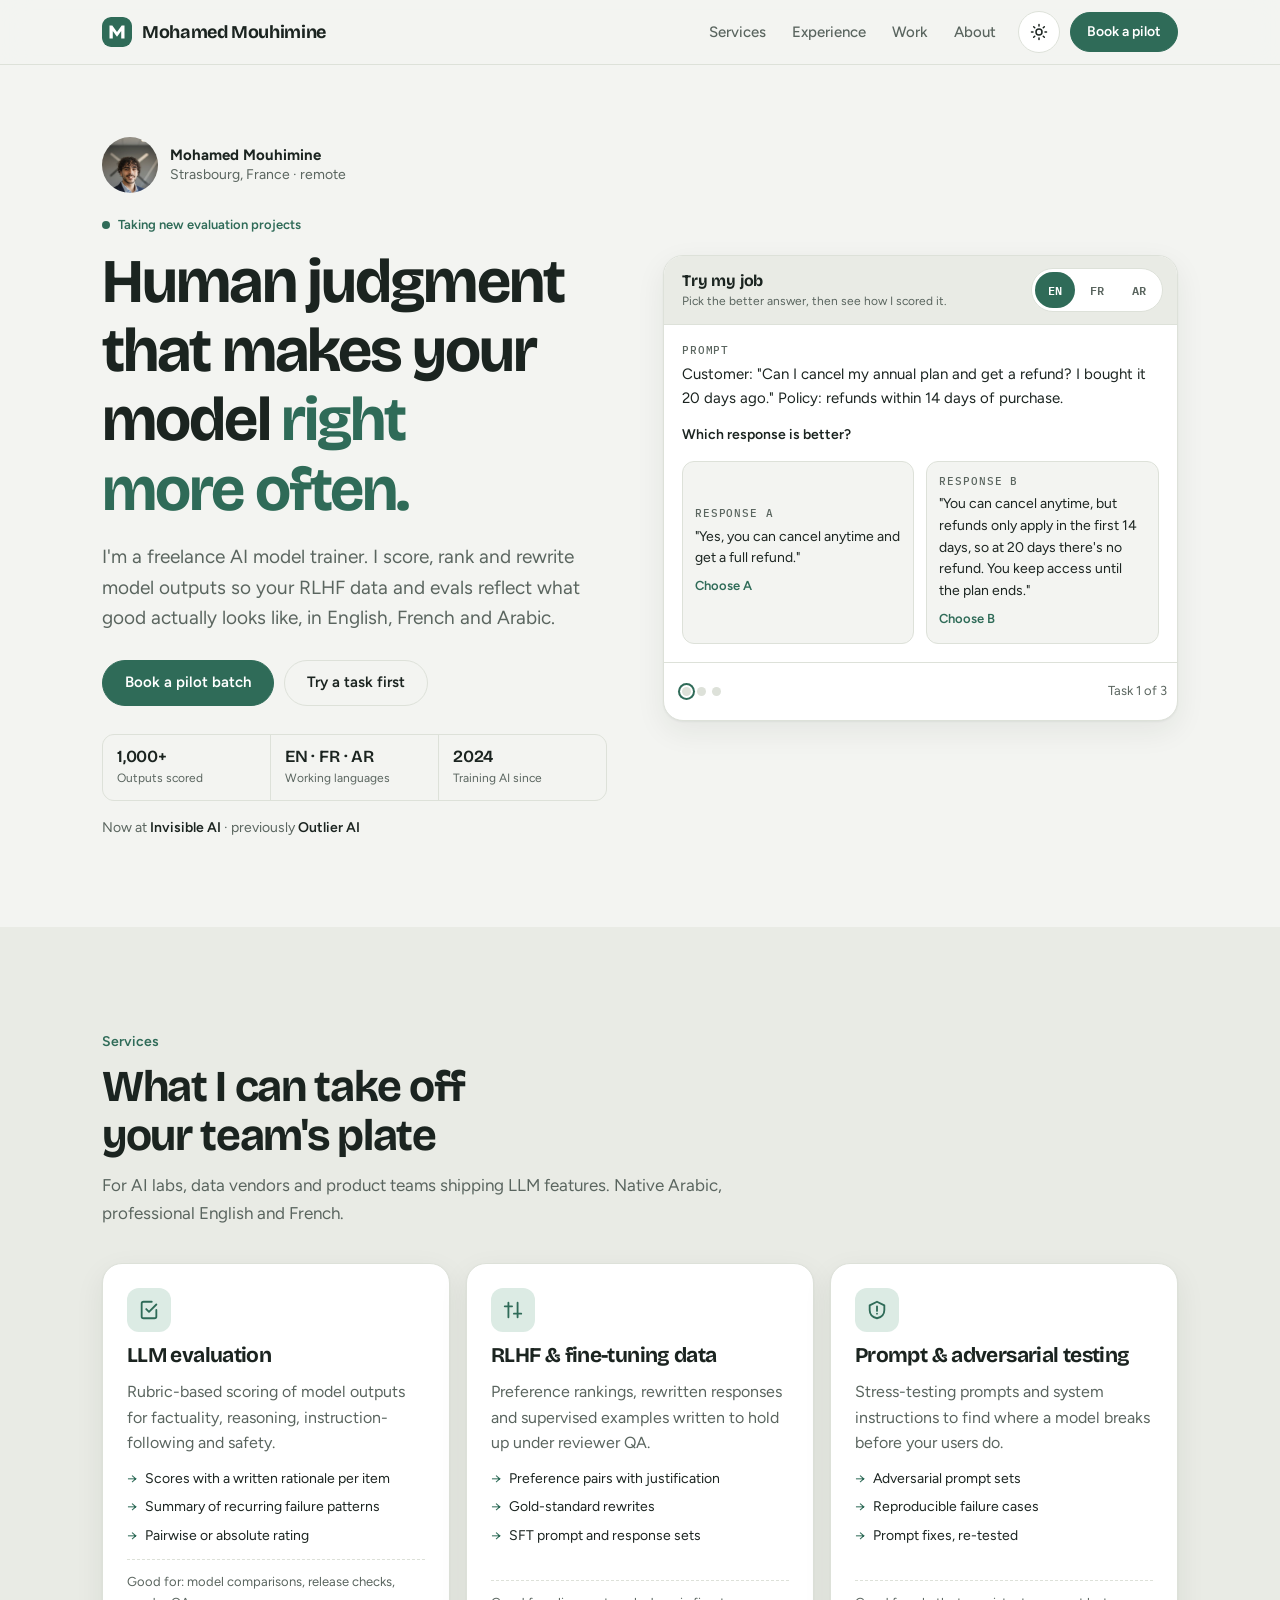
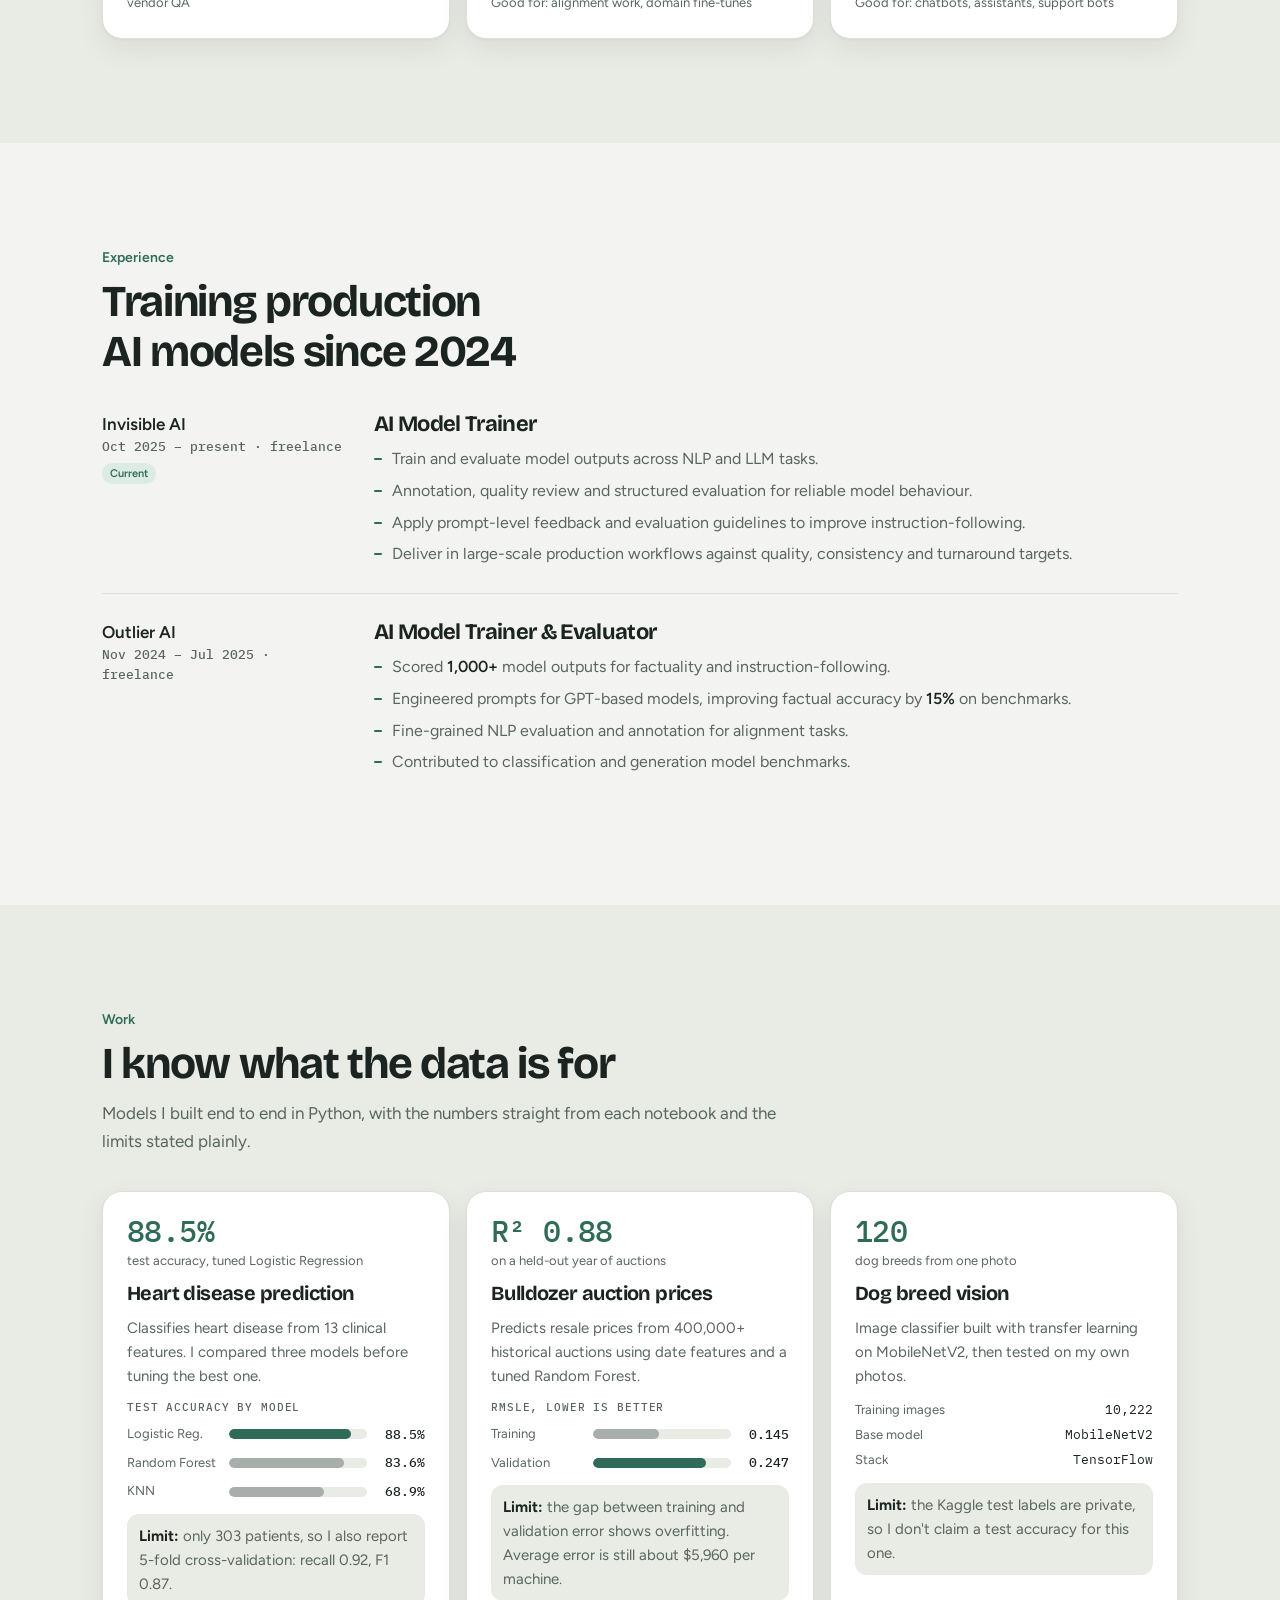
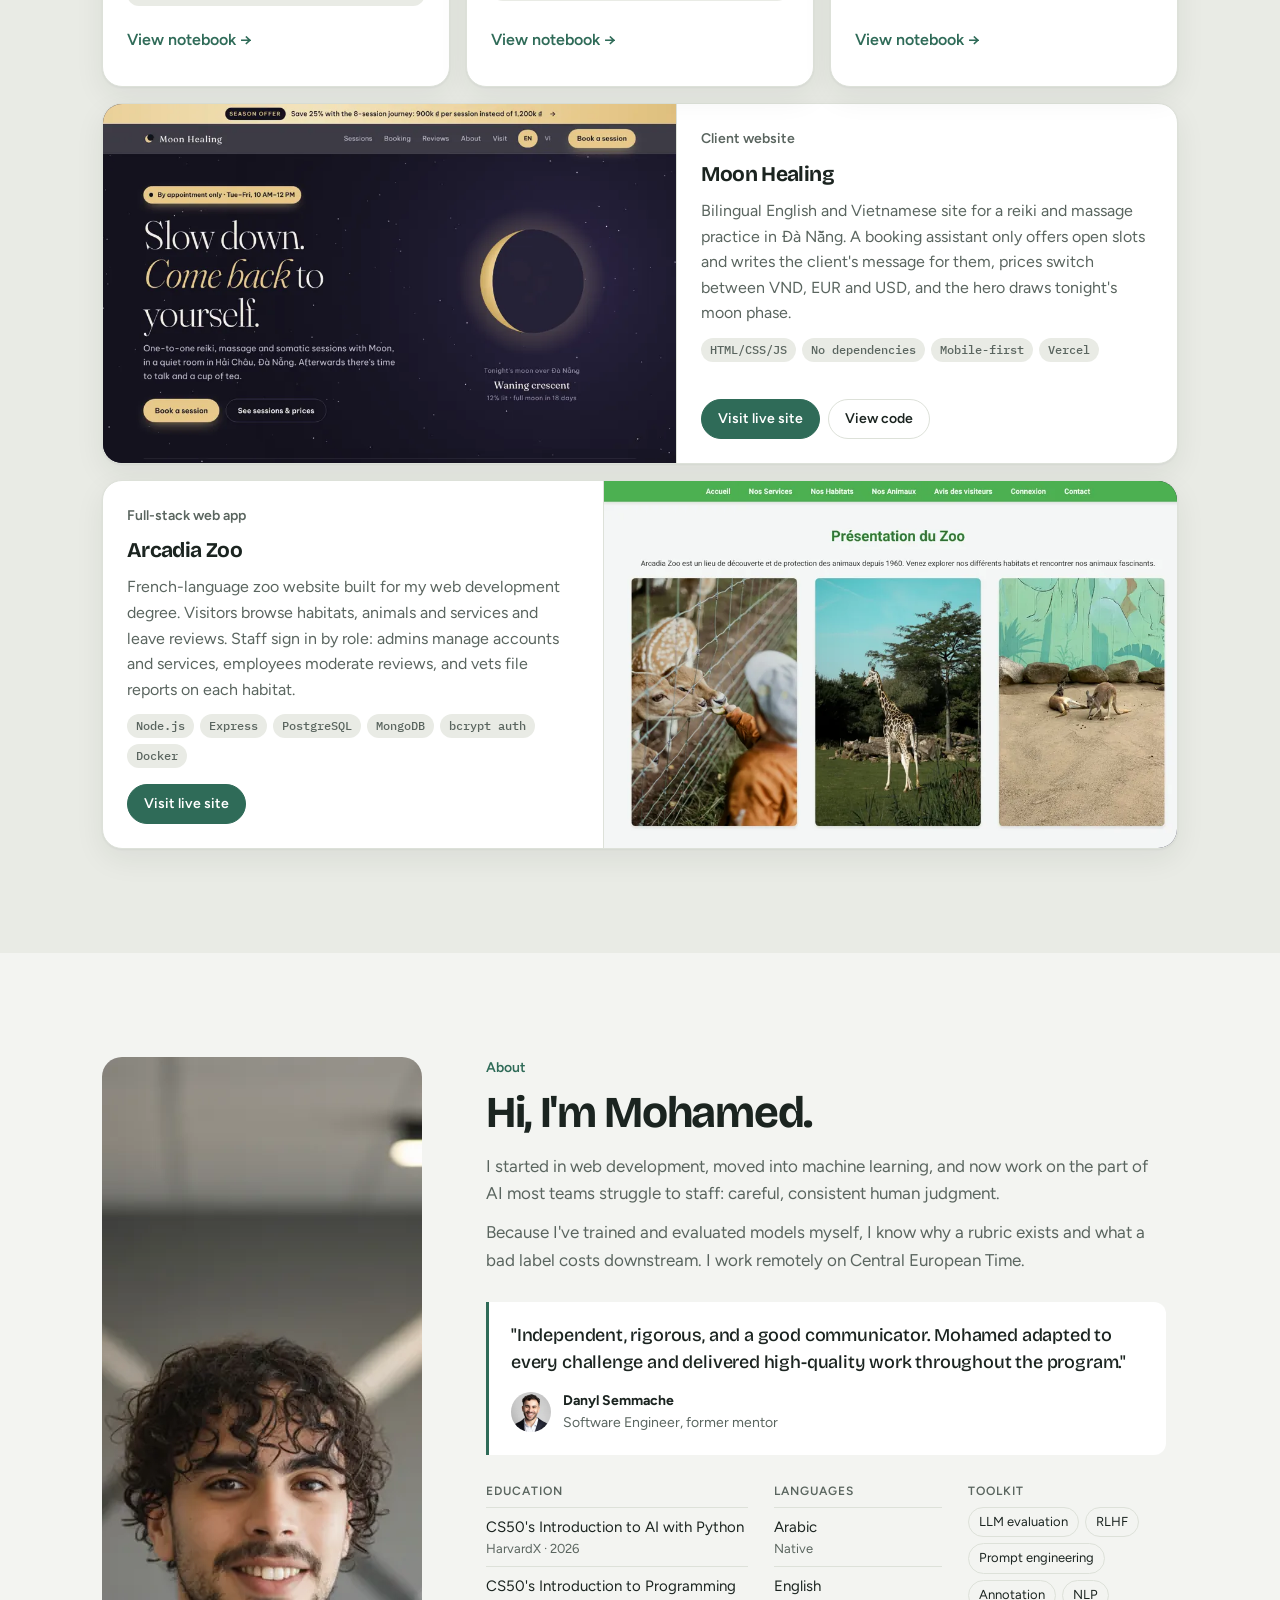
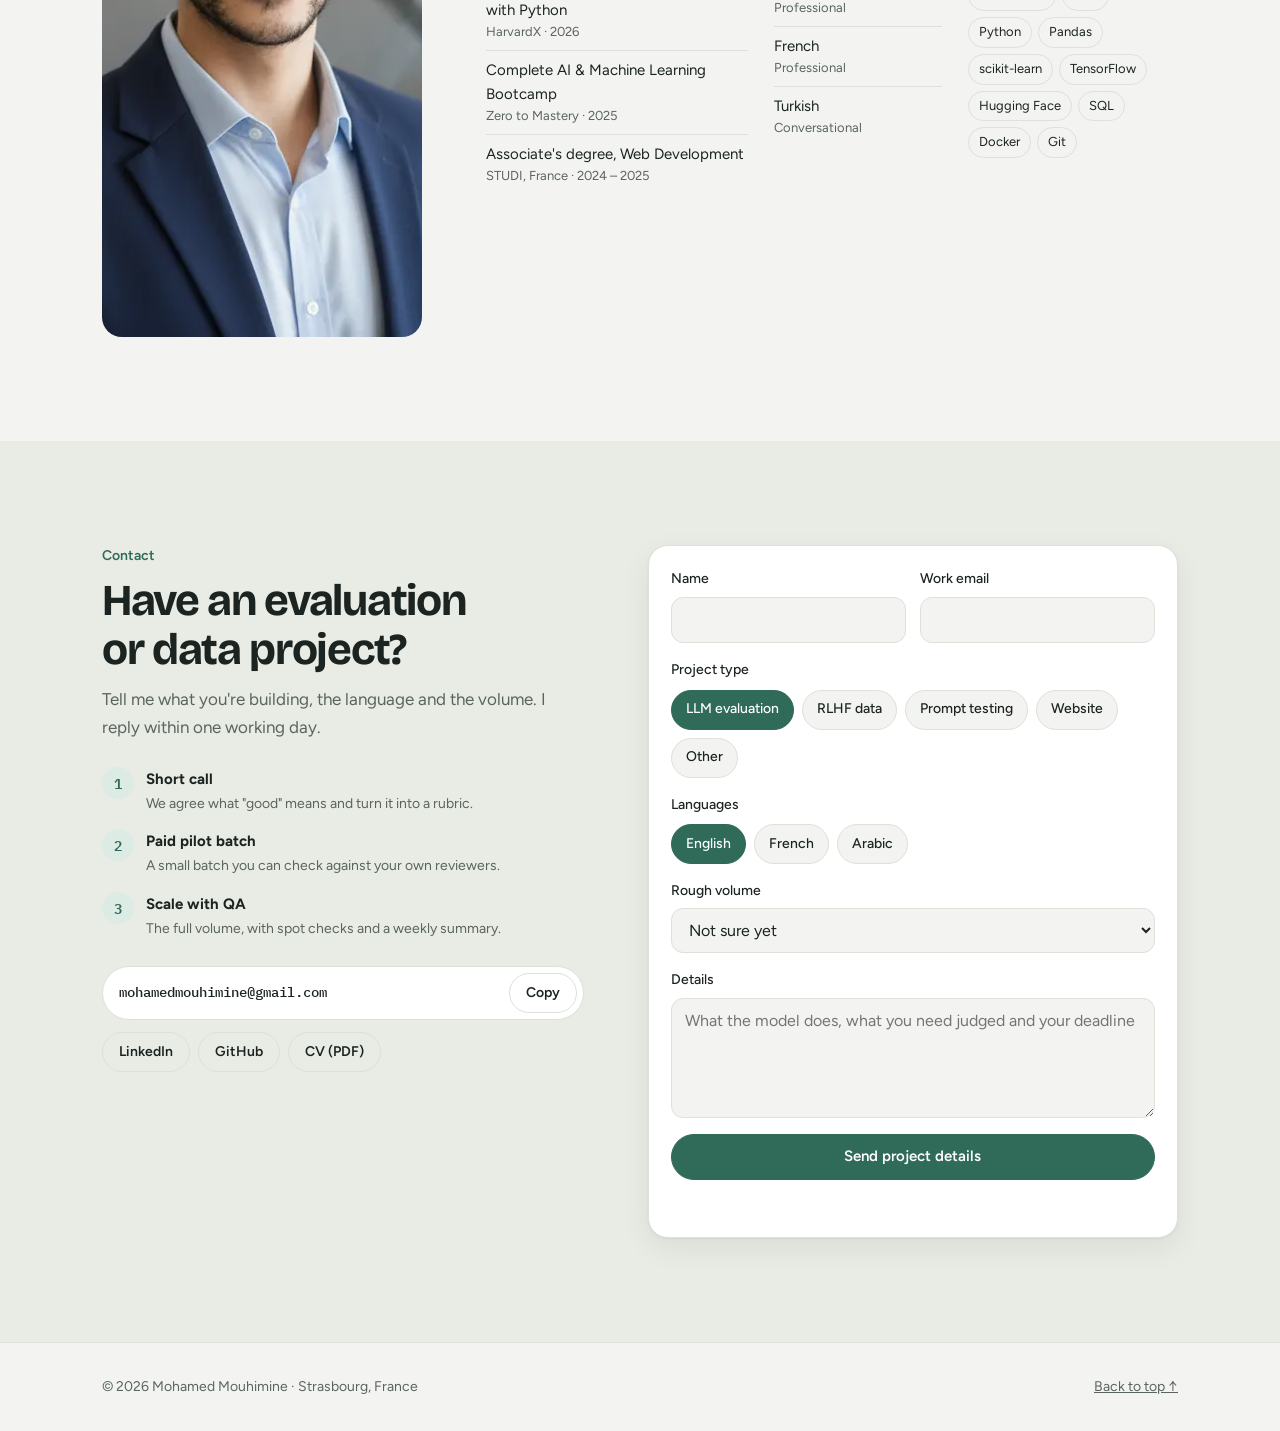
==== commit c67b9c56: "Add Arcadia Zoo full-stack project under Moon Healing Co-Authored-By: Claude Opus 5.5 <noreply@anthr" ====
--- a/index.html
+++ b/index.html
@@ -262,6 +262,21 @@
             </div>
           </div>
         </article>
+
+        <article class="card client client--flip">
+          <a class="client__shot" href="https://arcadia-zoo-v1.onrender.com" target="_blank" rel="noopener" aria-label="Open the Arcadia Zoo website">
+            <img src="assets/img/arcadia-zoo.webp" width="960" height="600" alt="Arcadia Zoo website: green navigation bar above photos of deer, a giraffe and kangaroos" loading="lazy">
+          </a>
+          <div class="client__text">
+            <p class="label">Full-stack web app</p>
+            <h3>Arcadia Zoo</h3>
+            <p>French-language zoo website built for my web development degree. Visitors browse habitats, animals and services and leave reviews. Staff sign in by role: admins manage accounts and services, employees moderate reviews, and vets file reports on each habitat.</p>
+            <ul class="tags"><li>Node.js</li><li>Express</li><li>PostgreSQL</li><li>MongoDB</li><li>bcrypt auth</li><li>Docker</li></ul>
+            <div class="row-btns">
+              <a class="btn btn--sm" href="https://arcadia-zoo-v1.onrender.com" target="_blank" rel="noopener">Visit live site</a>
+            </div>
+          </div>
+        </article>
       </div>
     </section>
 
--- a/assets/css/style.css
+++ b/assets/css/style.css
@@ -300,3 +300,4 @@
 .resp .txt { display: block; }
 [hidden] { display: none !important; }
 .judge__foot .btn { white-space: nowrap; flex-shrink: 0; }
+@media (min-width: 900px) { .client--flip { grid-template-columns: 1fr 1.15fr; } .client--flip .client__shot { order: 2; border-inline-end: 0; border-inline-start: 1px solid var(--line); } }
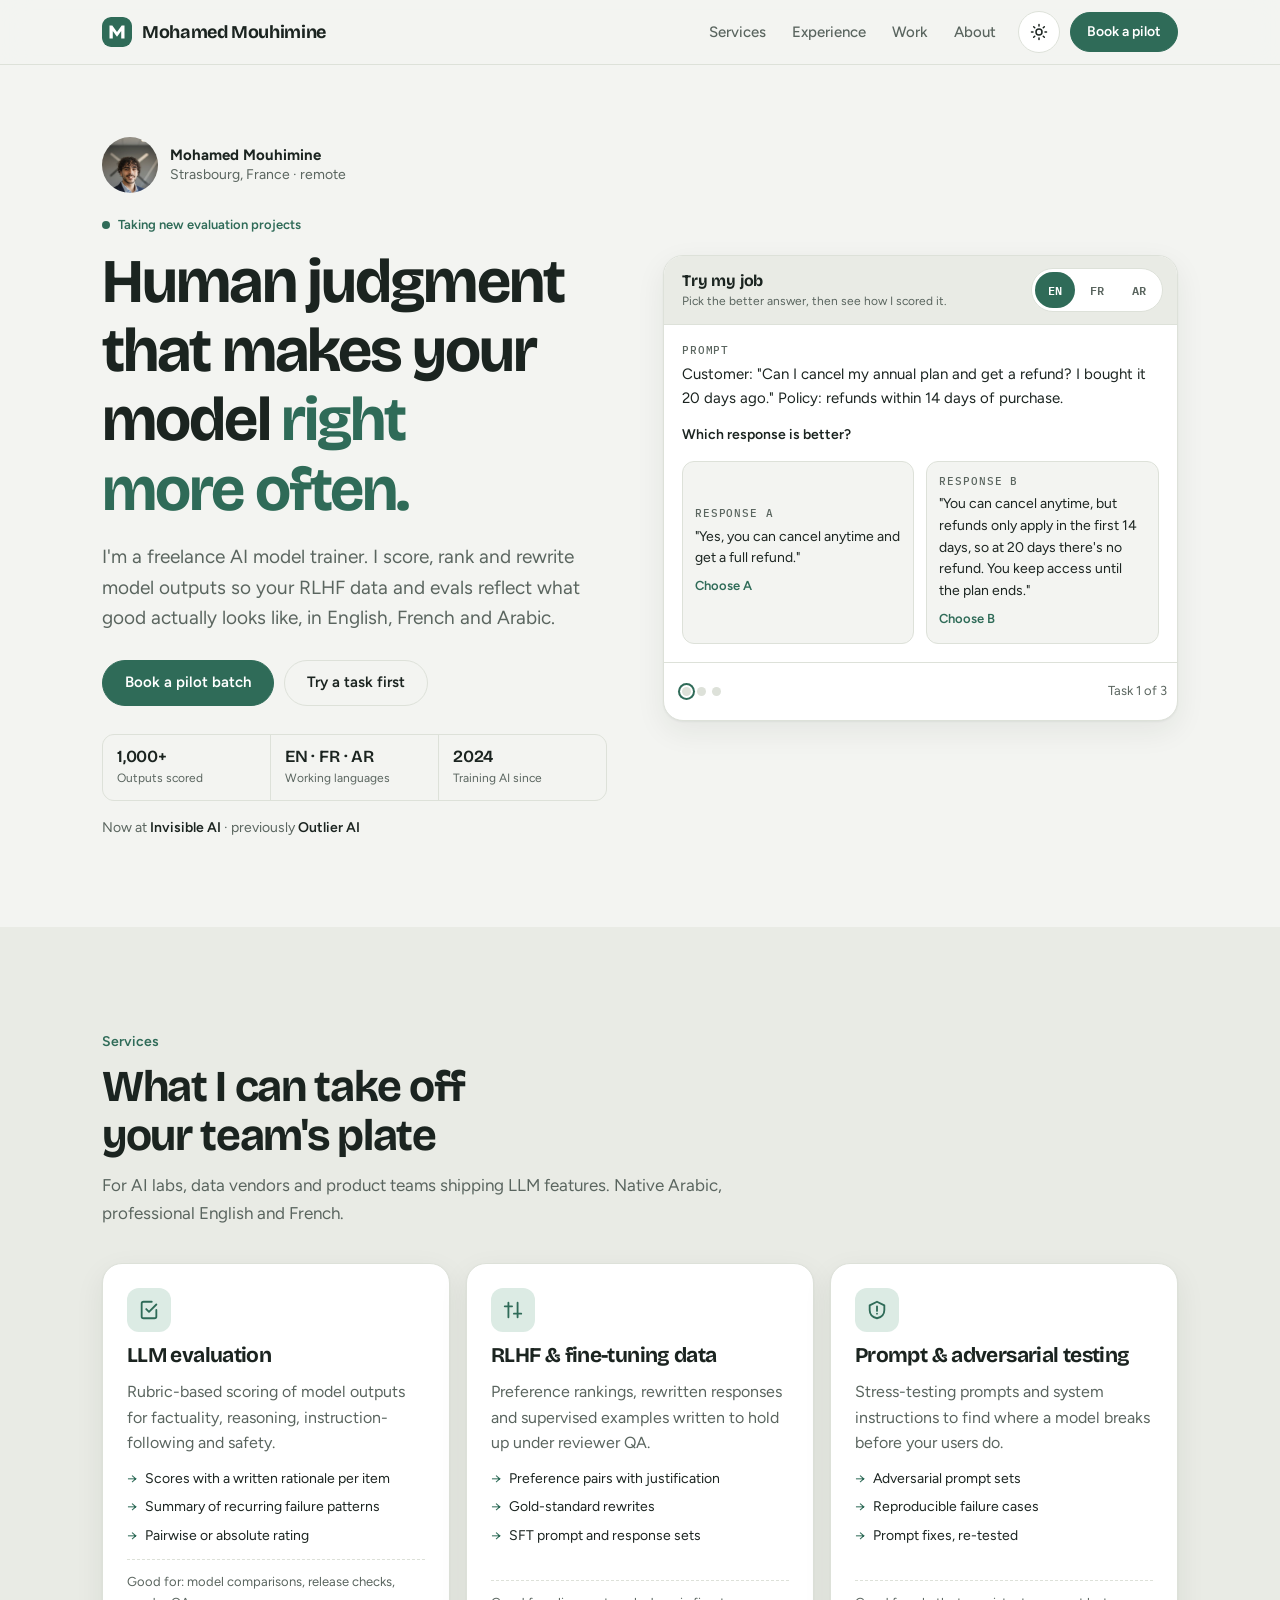
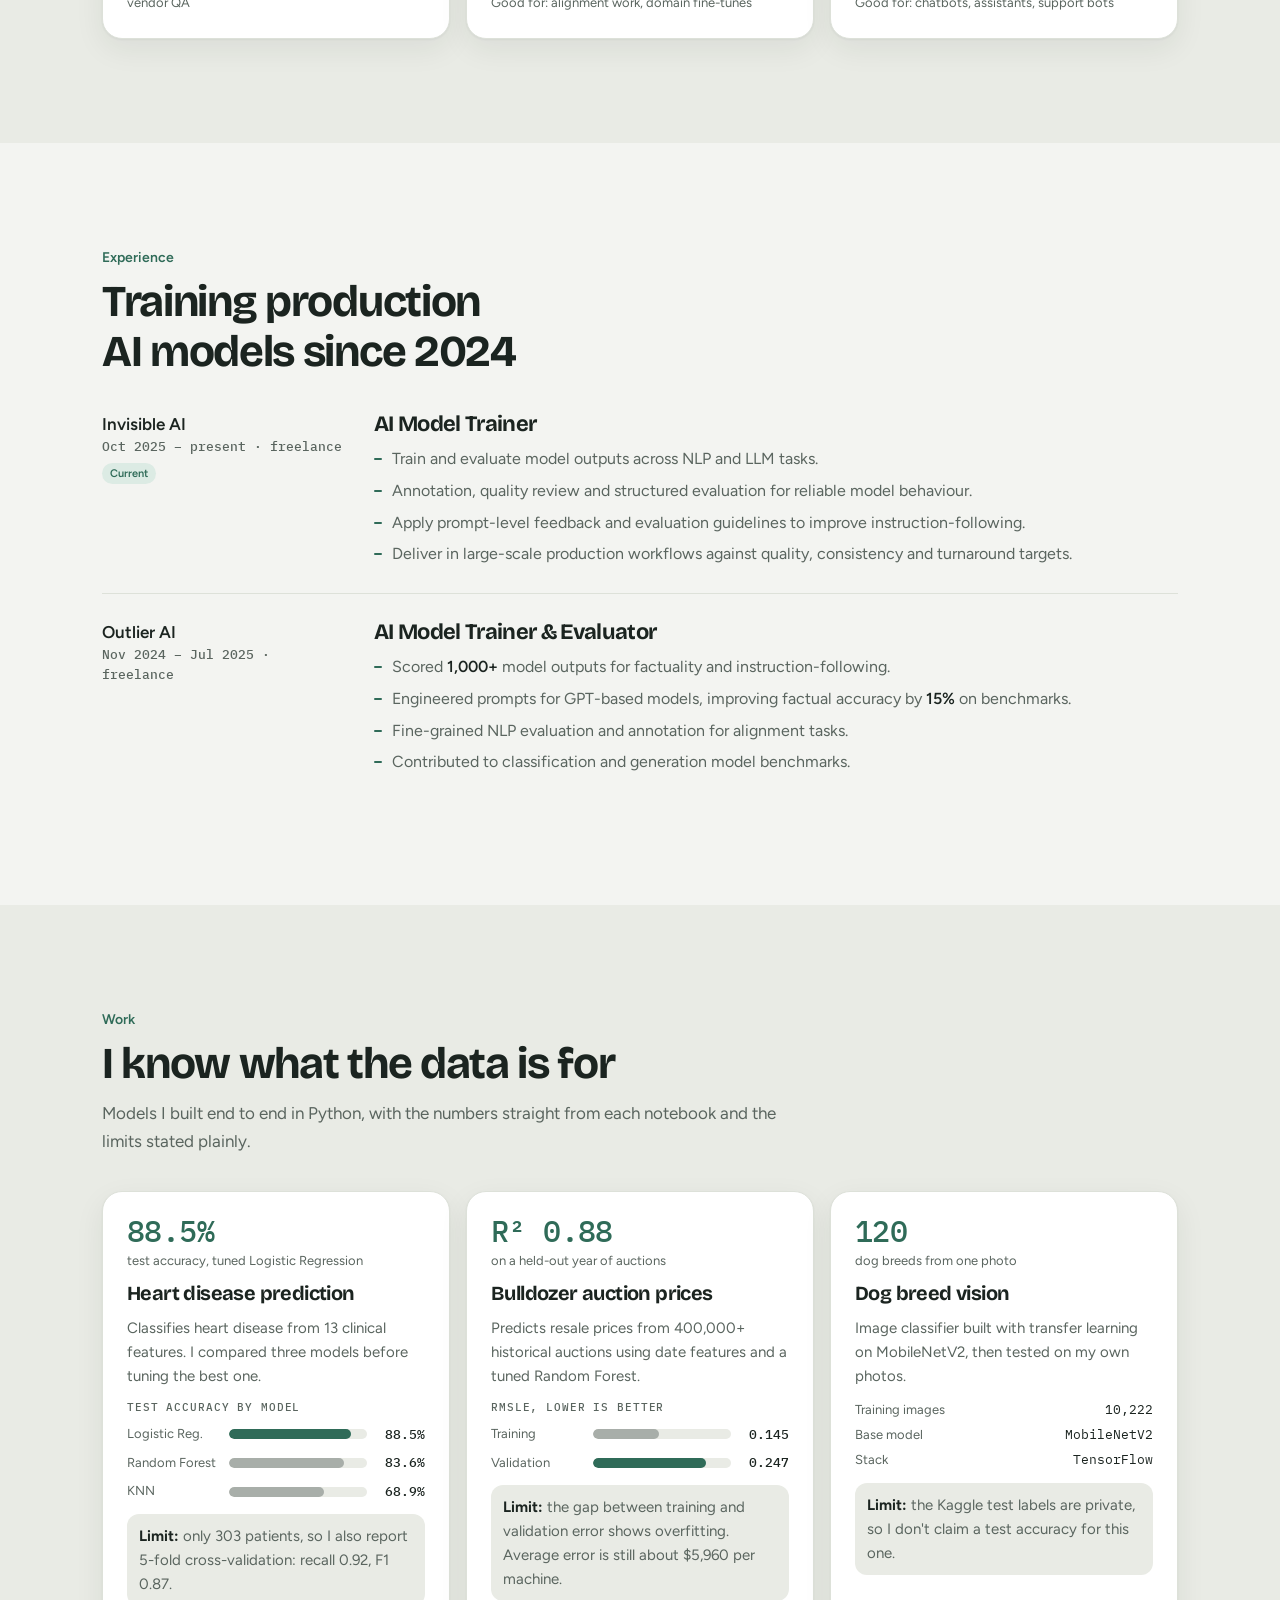
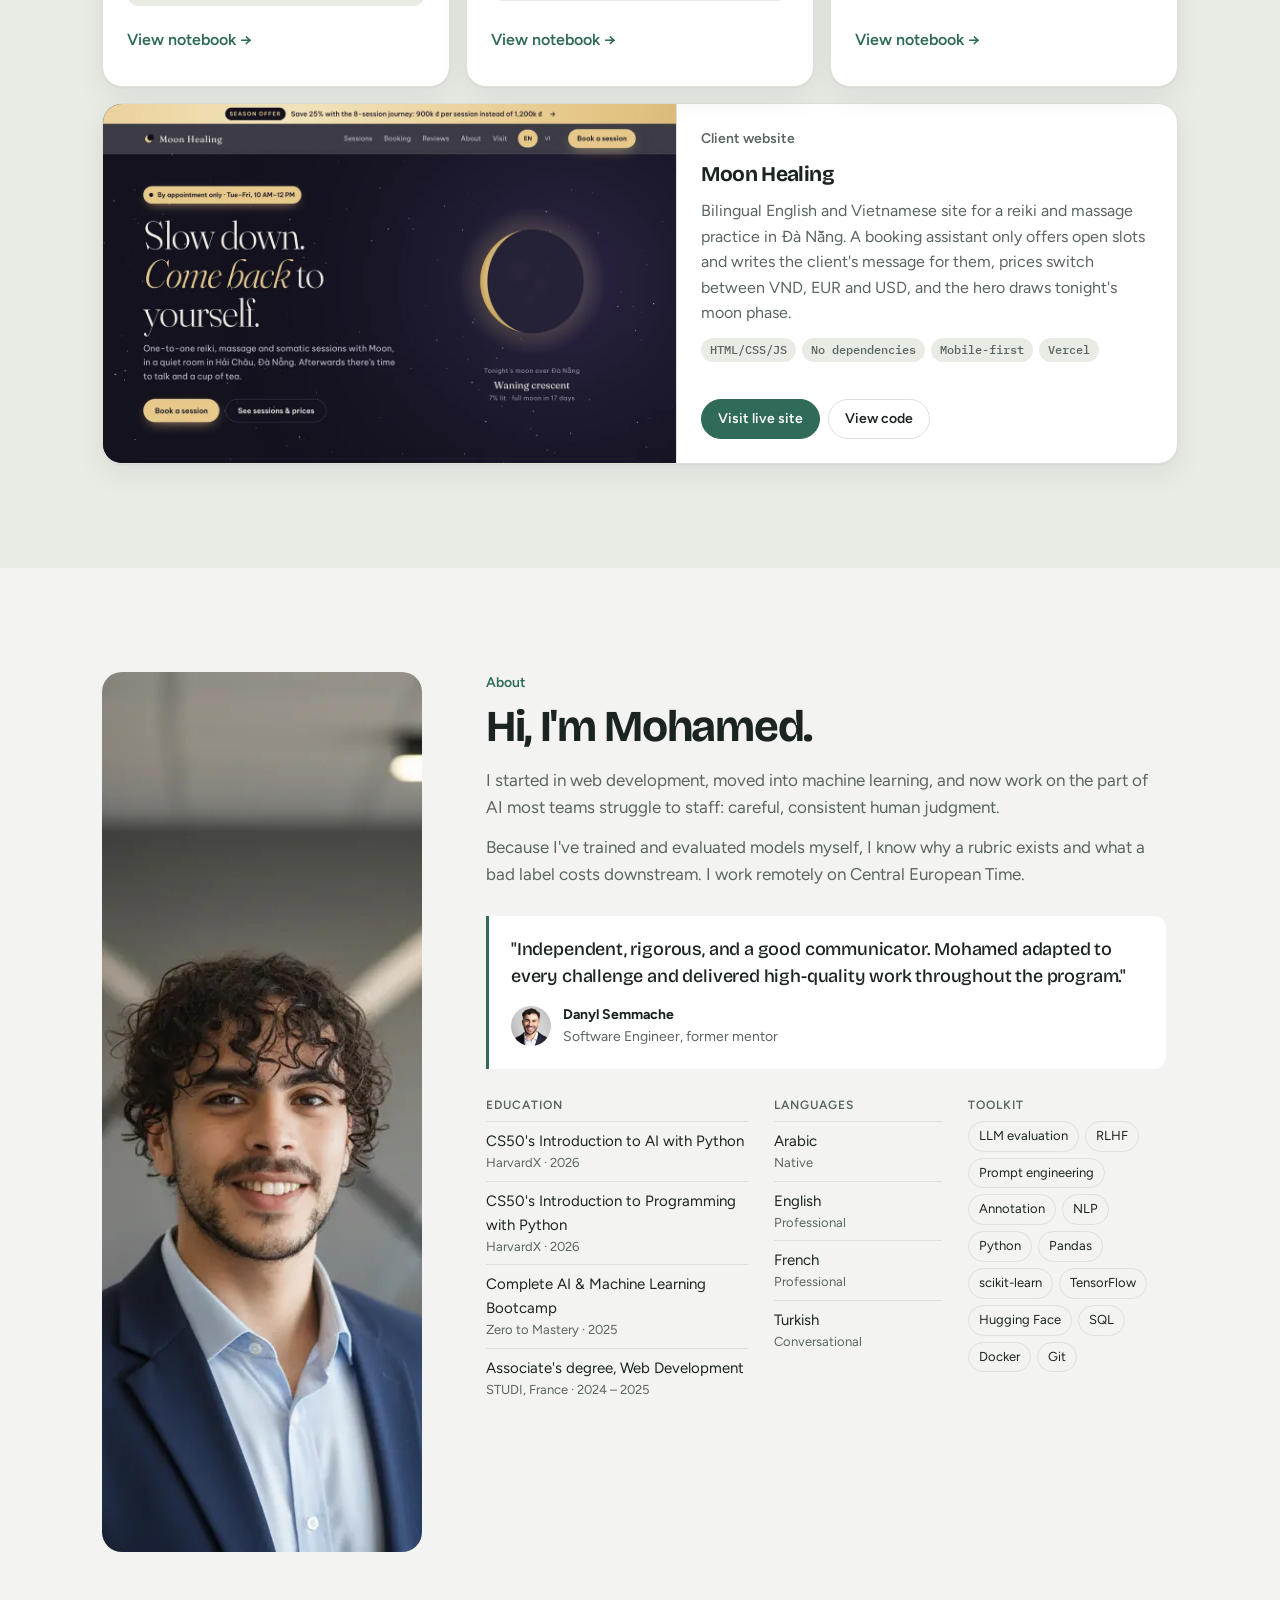
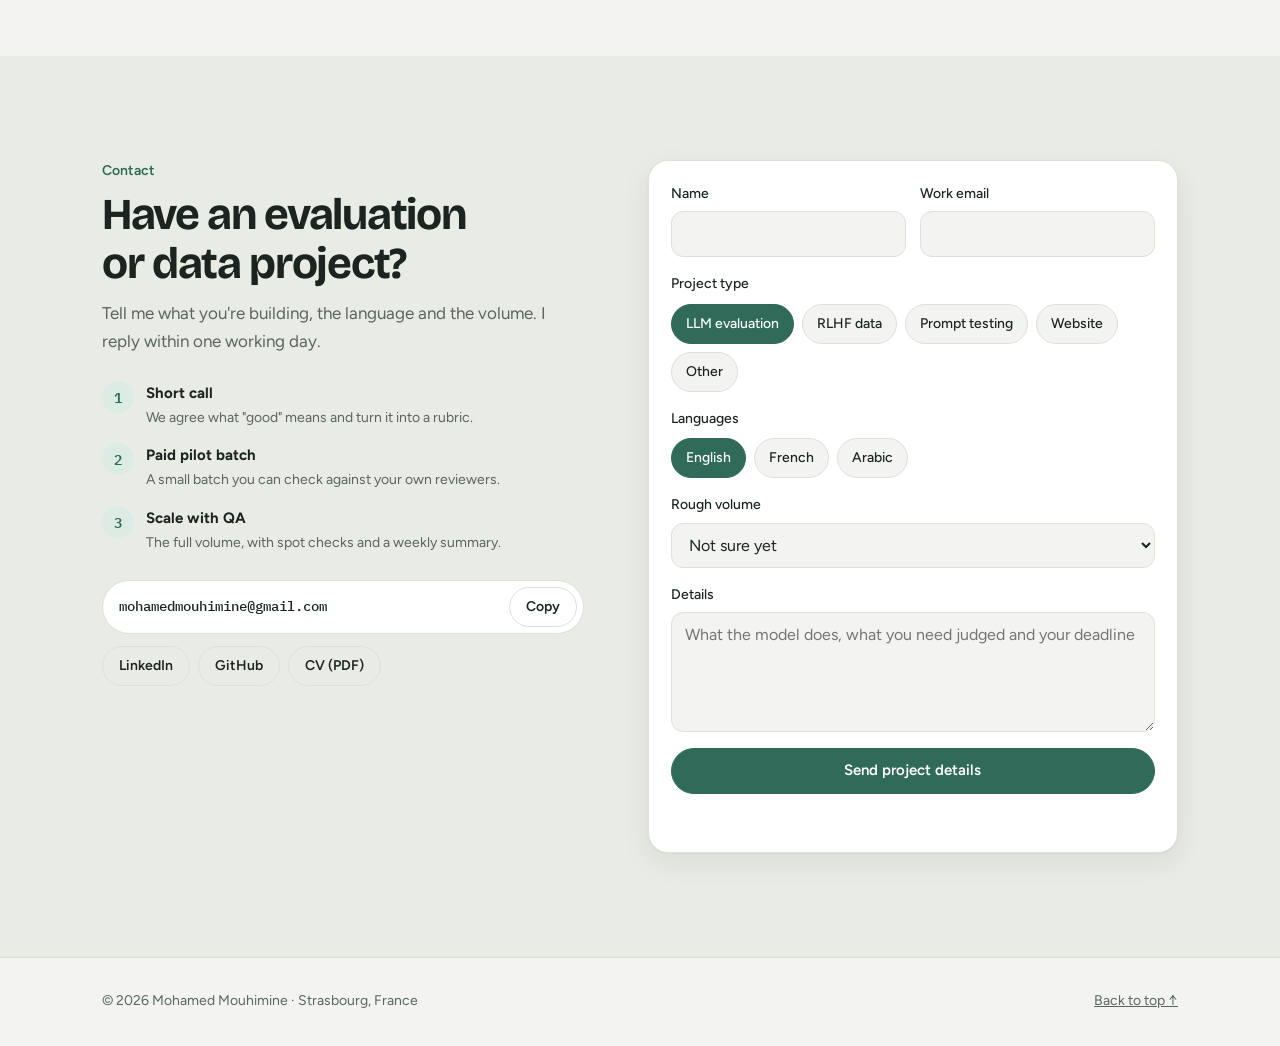
==== commit 7db9057a: "Use a phone-sized Moon Healing screenshot on small screens; remove Arcadia Zoo Co-Authored-By: Claud" ====
--- a/index.html
+++ b/index.html
@@ -249,7 +249,10 @@
 
         <article class="card client">
           <a class="client__shot" href="https://moon-healing-zeta.vercel.app" target="_blank" rel="noopener" aria-label="Open the Moon Healing website">
-            <img src="assets/img/moon-healing.webp" width="960" height="600" alt="Moon Healing homepage with a live moon-phase drawing beside the headline Slow down. Come back to yourself." loading="lazy">
+            <picture>
+              <source media="(max-width: 599px)" srcset="assets/img/moon-healing-mobile.webp" width="780" height="840">
+              <img src="assets/img/moon-healing.webp" width="1200" height="750" alt="Moon Healing homepage with a live moon-phase drawing beside the headline Slow down. Come back to yourself." loading="lazy">
+            </picture>
           </a>
           <div class="client__text">
             <p class="label">Client website</p>
@@ -263,20 +266,6 @@
           </div>
         </article>
 
-        <article class="card client client--flip">
-          <a class="client__shot" href="https://arcadia-zoo-v1.onrender.com" target="_blank" rel="noopener" aria-label="Open the Arcadia Zoo website">
-            <img src="assets/img/arcadia-zoo.webp" width="960" height="600" alt="Arcadia Zoo website: green navigation bar above photos of deer, a giraffe and kangaroos" loading="lazy">
-          </a>
-          <div class="client__text">
-            <p class="label">Full-stack web app</p>
-            <h3>Arcadia Zoo</h3>
-            <p>French-language zoo website built for my web development degree. Visitors browse habitats, animals and services and leave reviews. Staff sign in by role: admins manage accounts and services, employees moderate reviews, and vets file reports on each habitat.</p>
-            <ul class="tags"><li>Node.js</li><li>Express</li><li>PostgreSQL</li><li>MongoDB</li><li>bcrypt auth</li><li>Docker</li></ul>
-            <div class="row-btns">
-              <a class="btn btn--sm" href="https://arcadia-zoo-v1.onrender.com" target="_blank" rel="noopener">Visit live site</a>
-            </div>
-          </div>
-        </article>
       </div>
     </section>
 
--- a/assets/css/style.css
+++ b/assets/css/style.css
@@ -300,4 +300,5 @@
 .resp .txt { display: block; }
 [hidden] { display: none !important; }
 .judge__foot .btn { white-space: nowrap; flex-shrink: 0; }
-@media (min-width: 900px) { .client--flip { grid-template-columns: 1fr 1.15fr; } .client--flip .client__shot { order: 2; border-inline-end: 0; border-inline-start: 1px solid var(--line); } }
+.client__shot picture { display: block; height: 100%; }
+@media (max-width: 599px) { .client__shot img { aspect-ratio: 780 / 840; object-position: center top; } }
